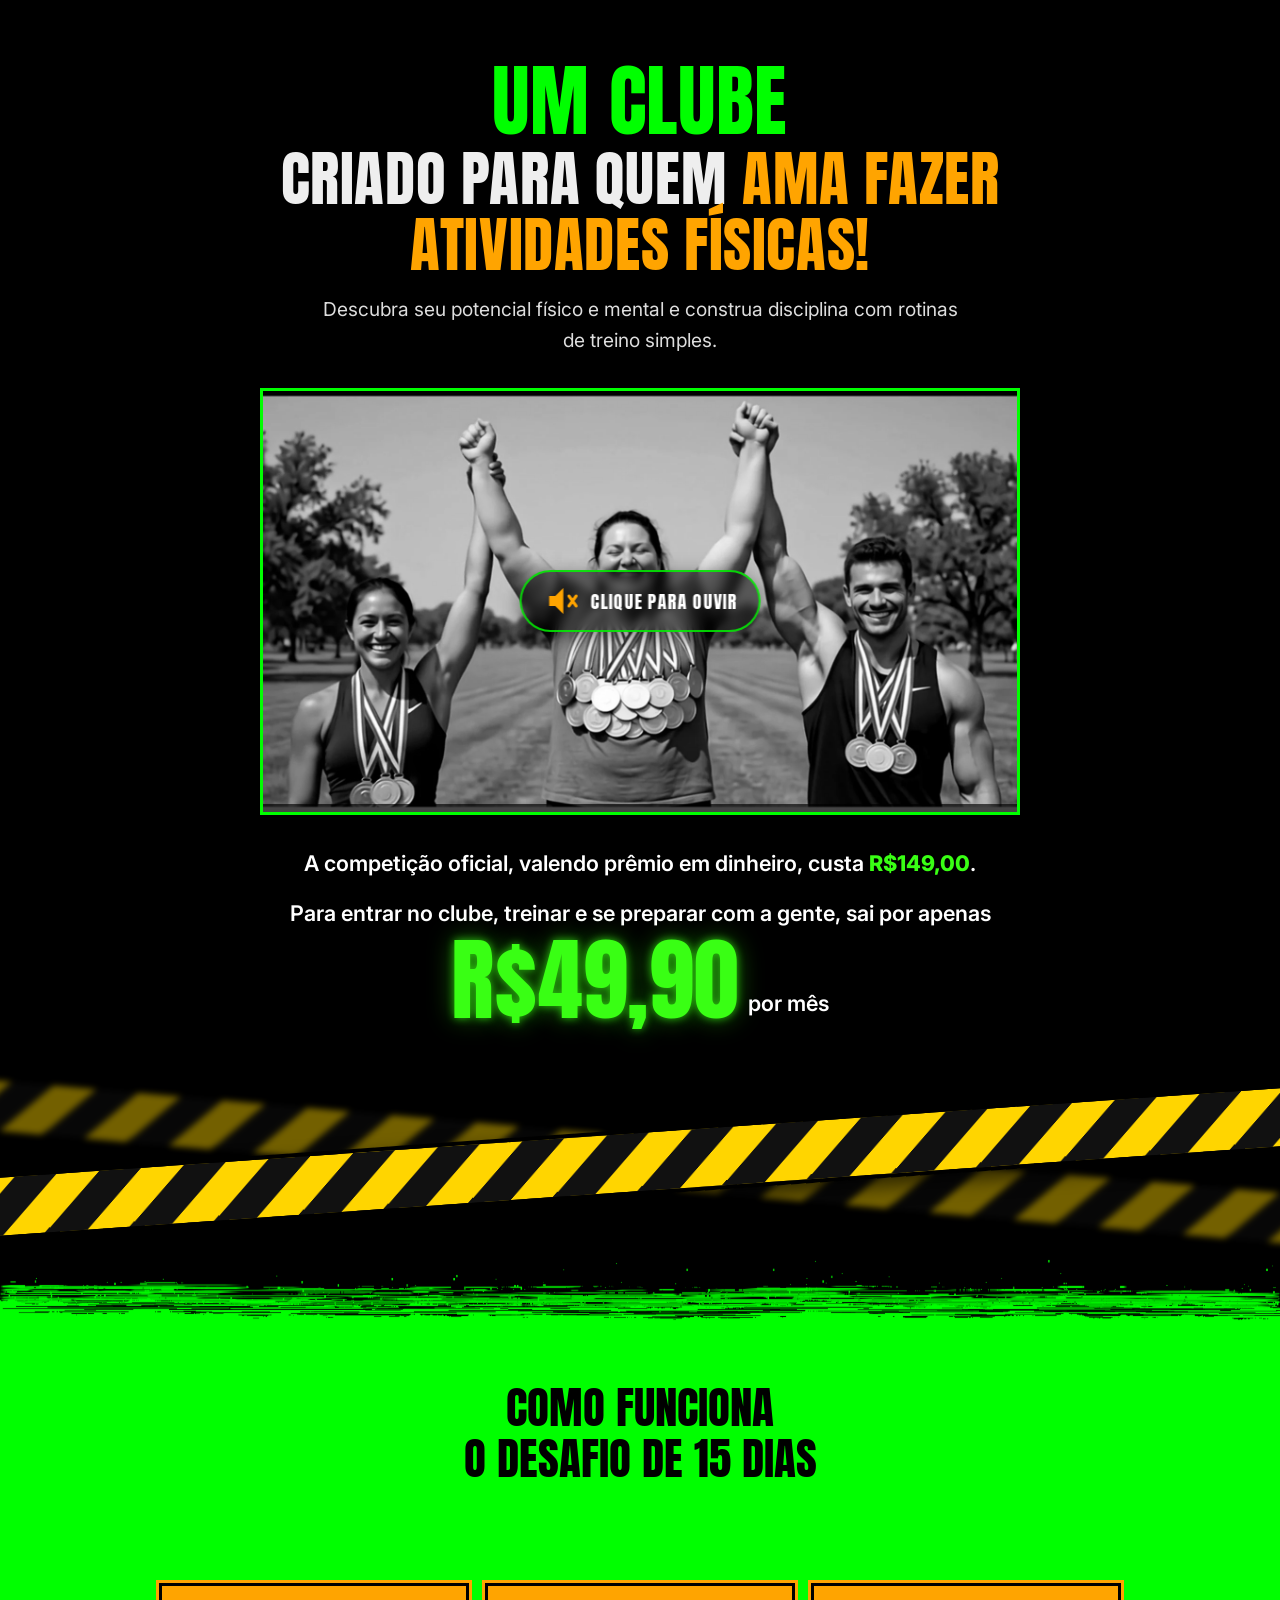
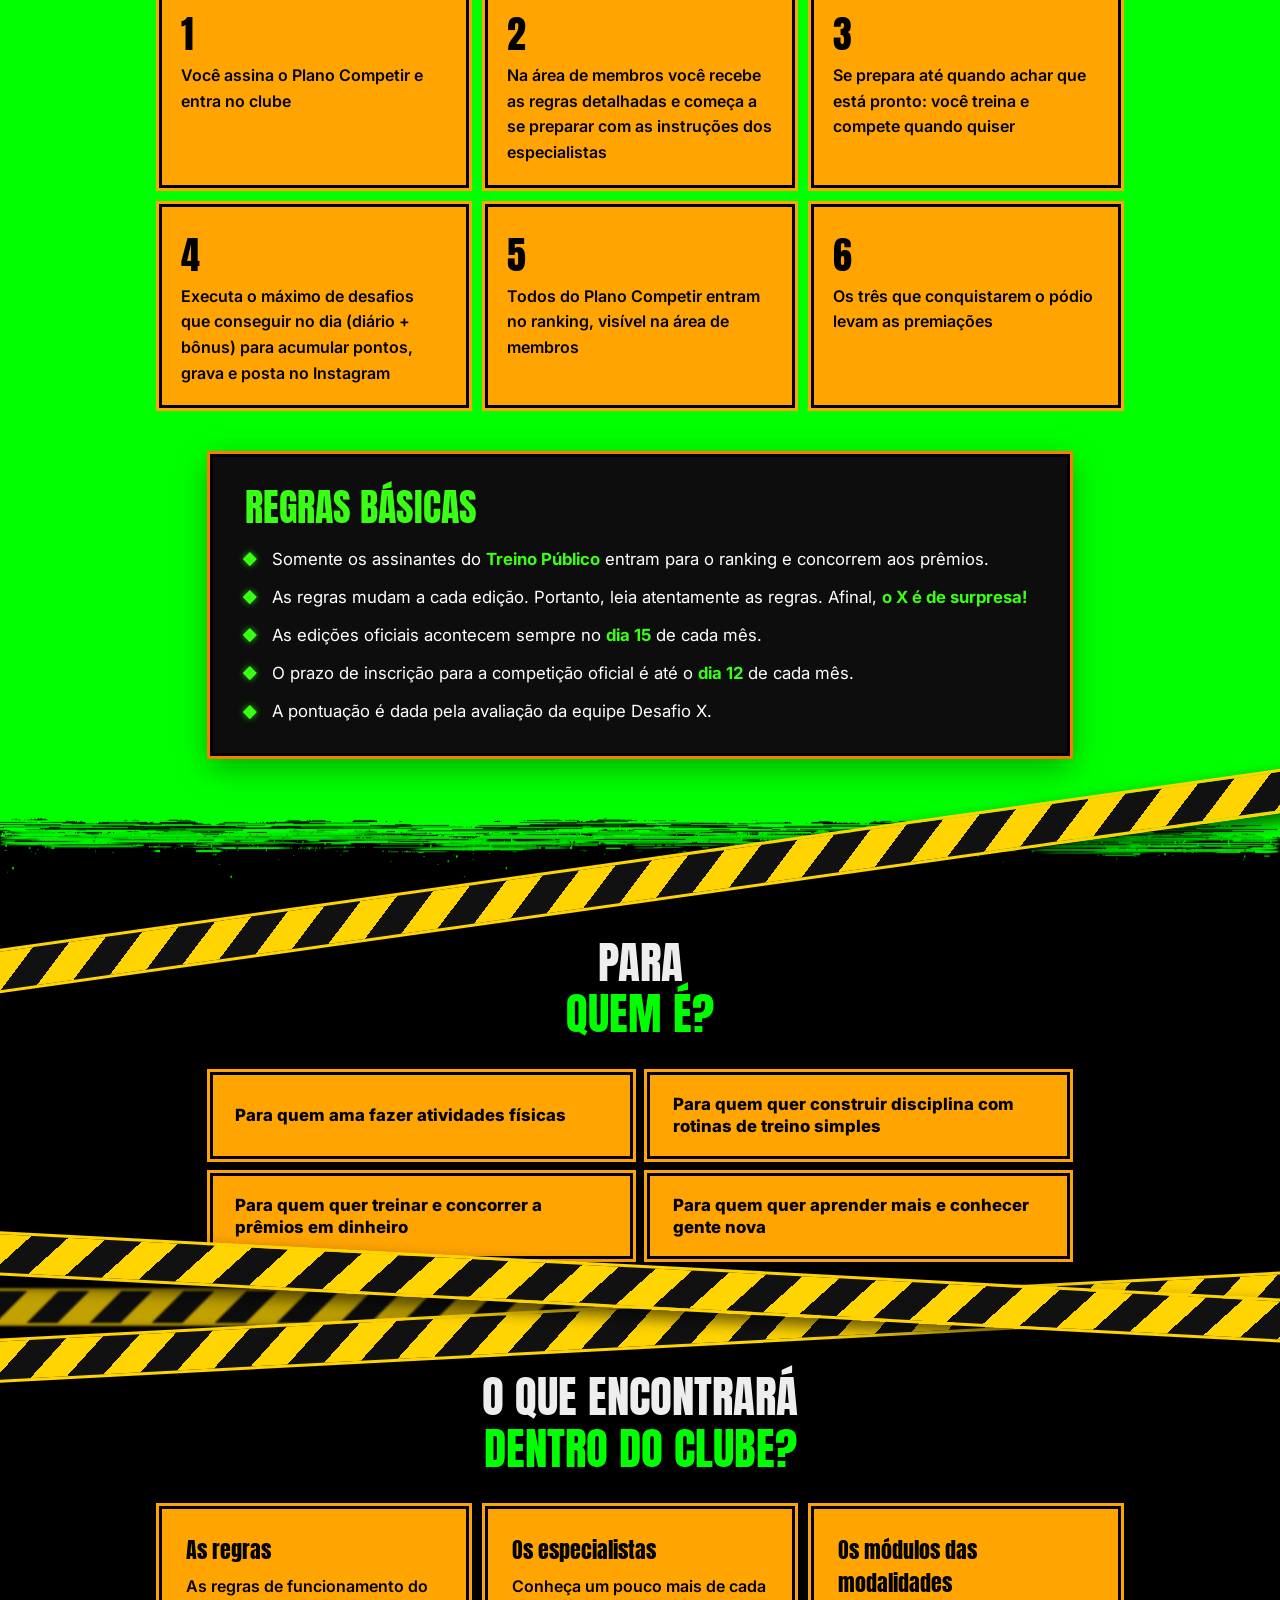
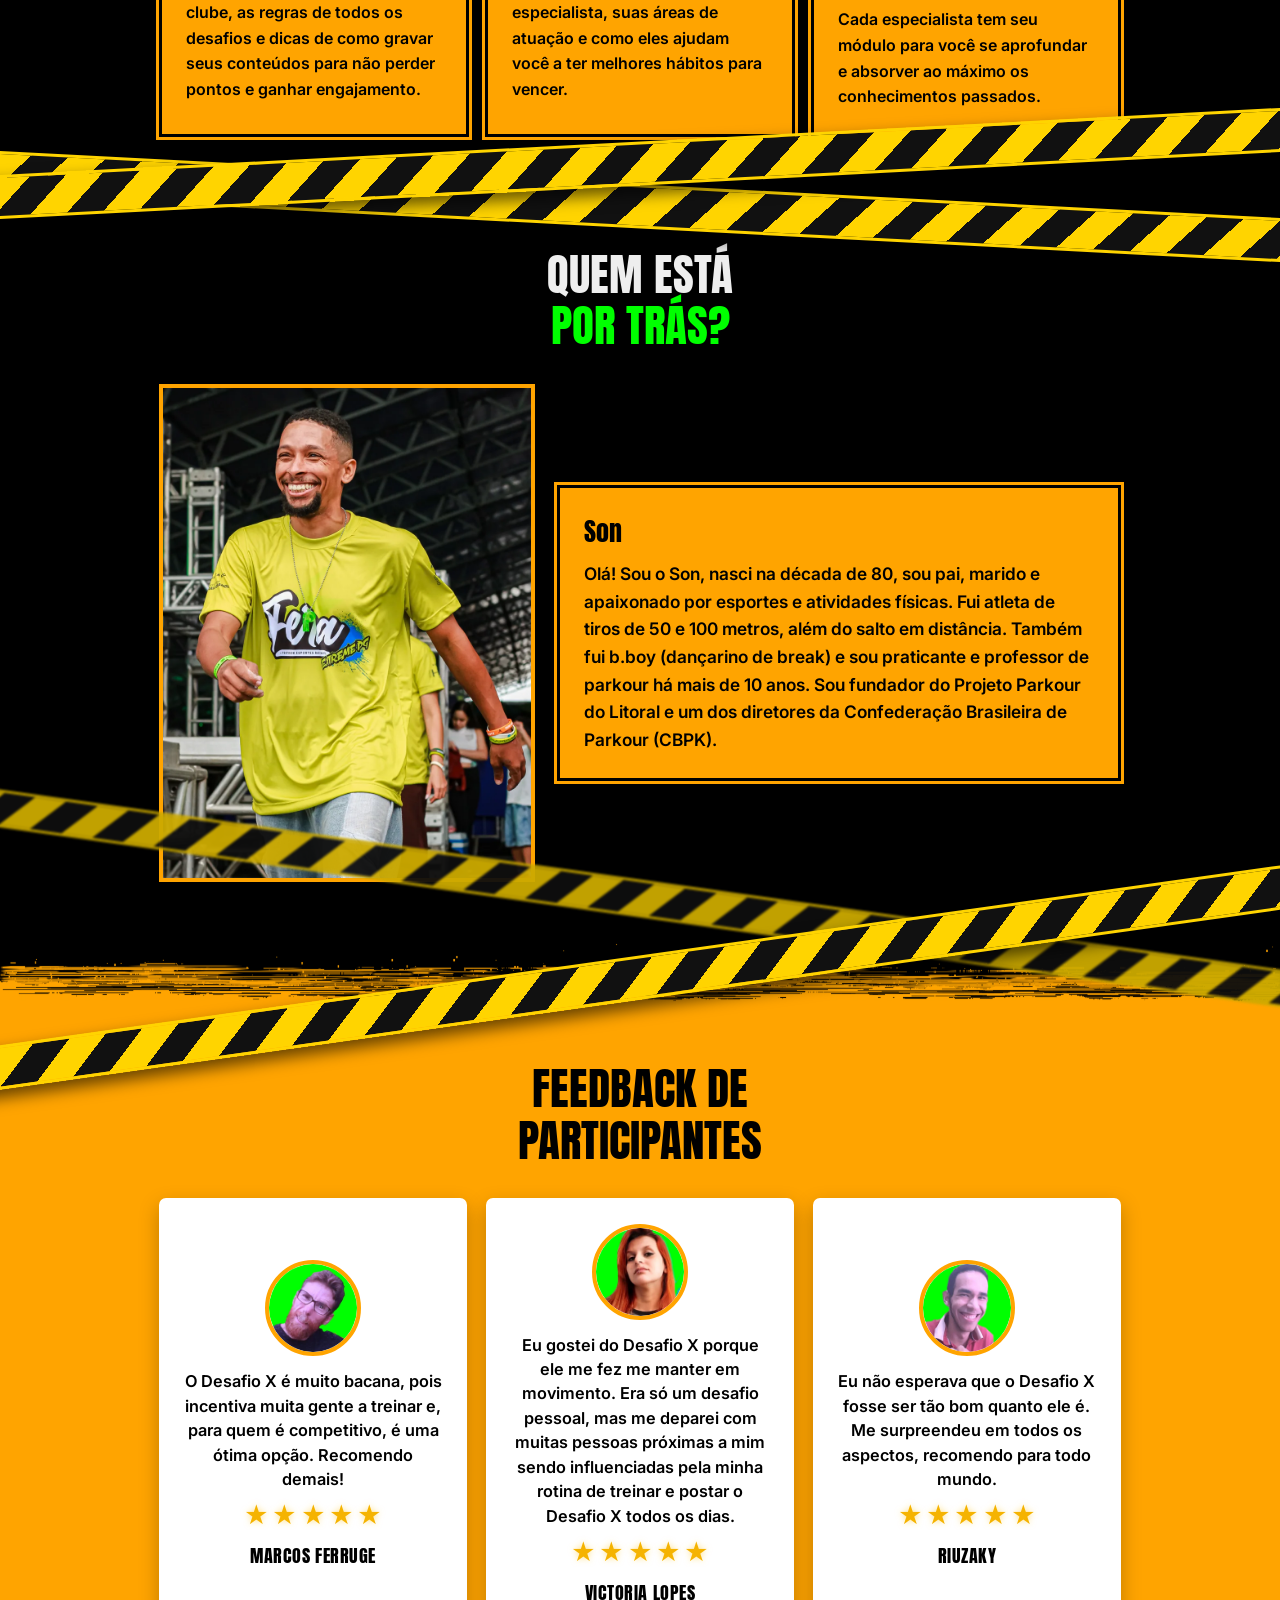
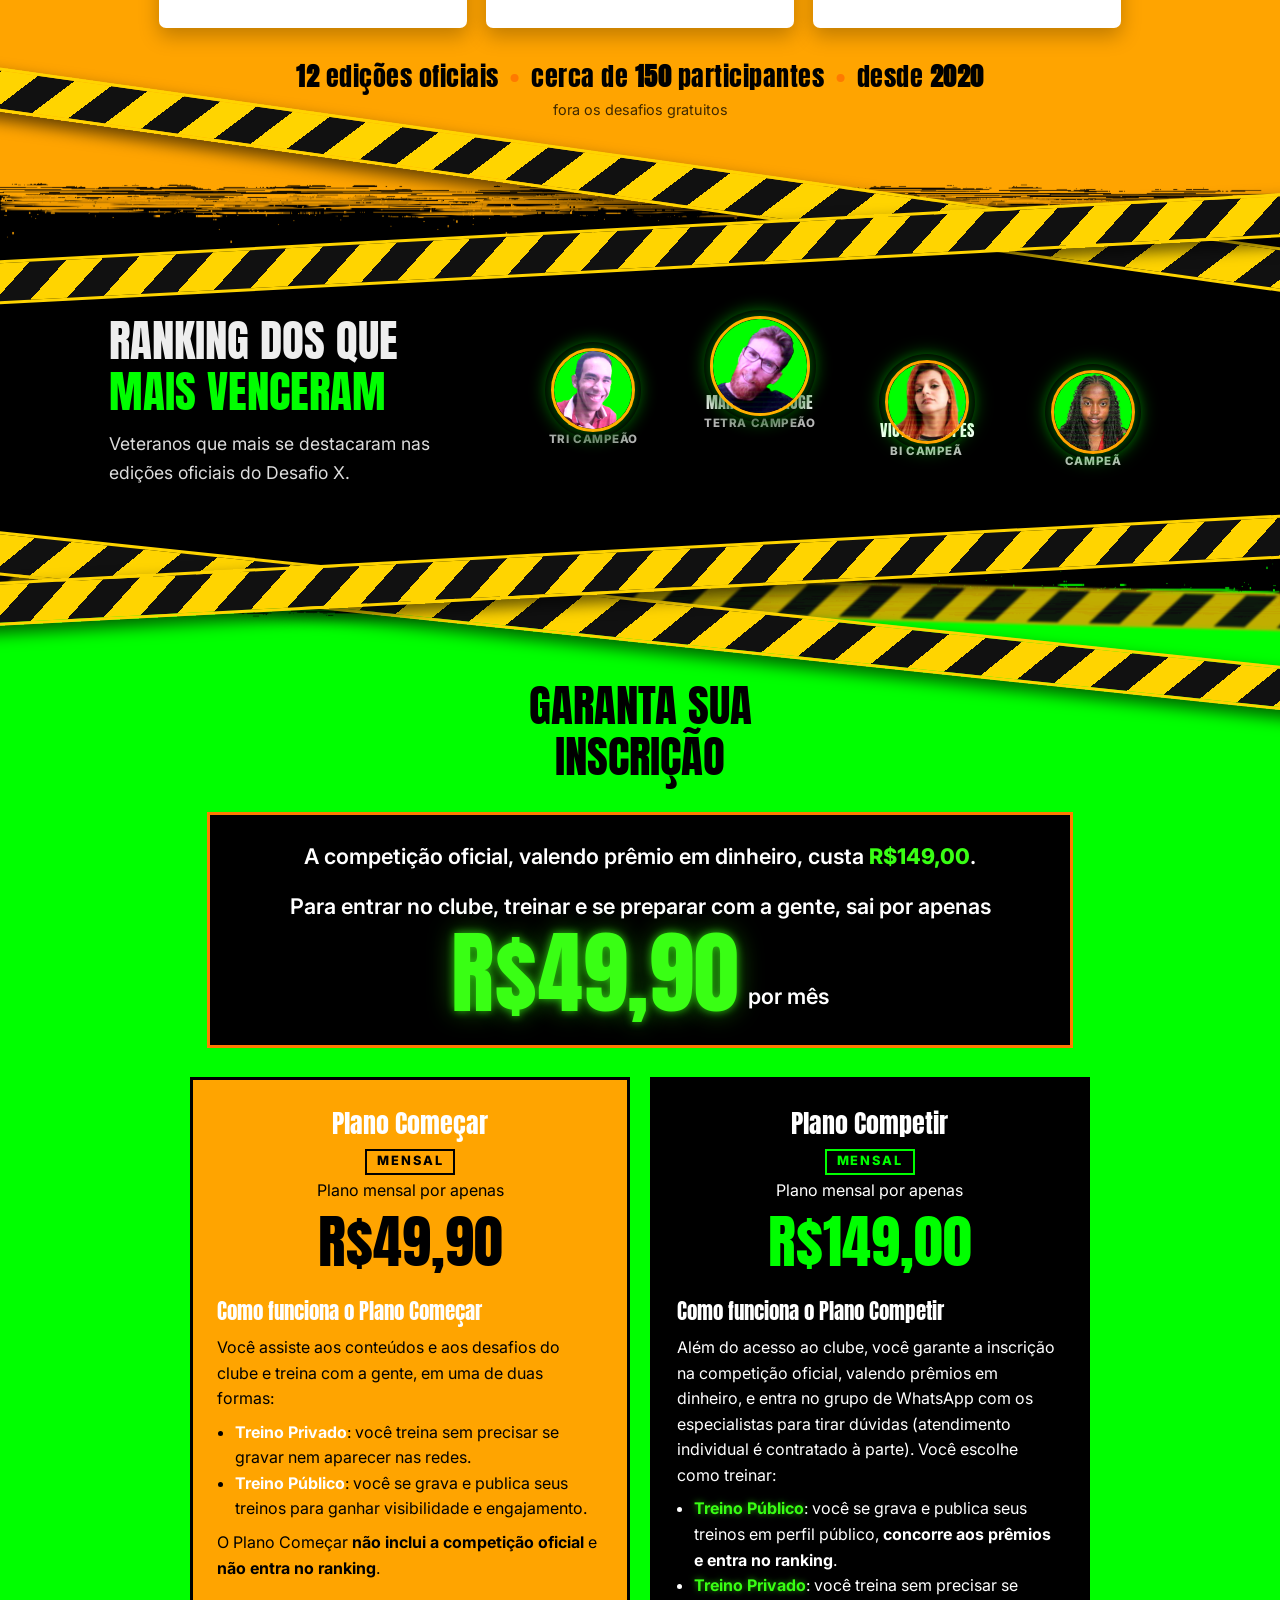
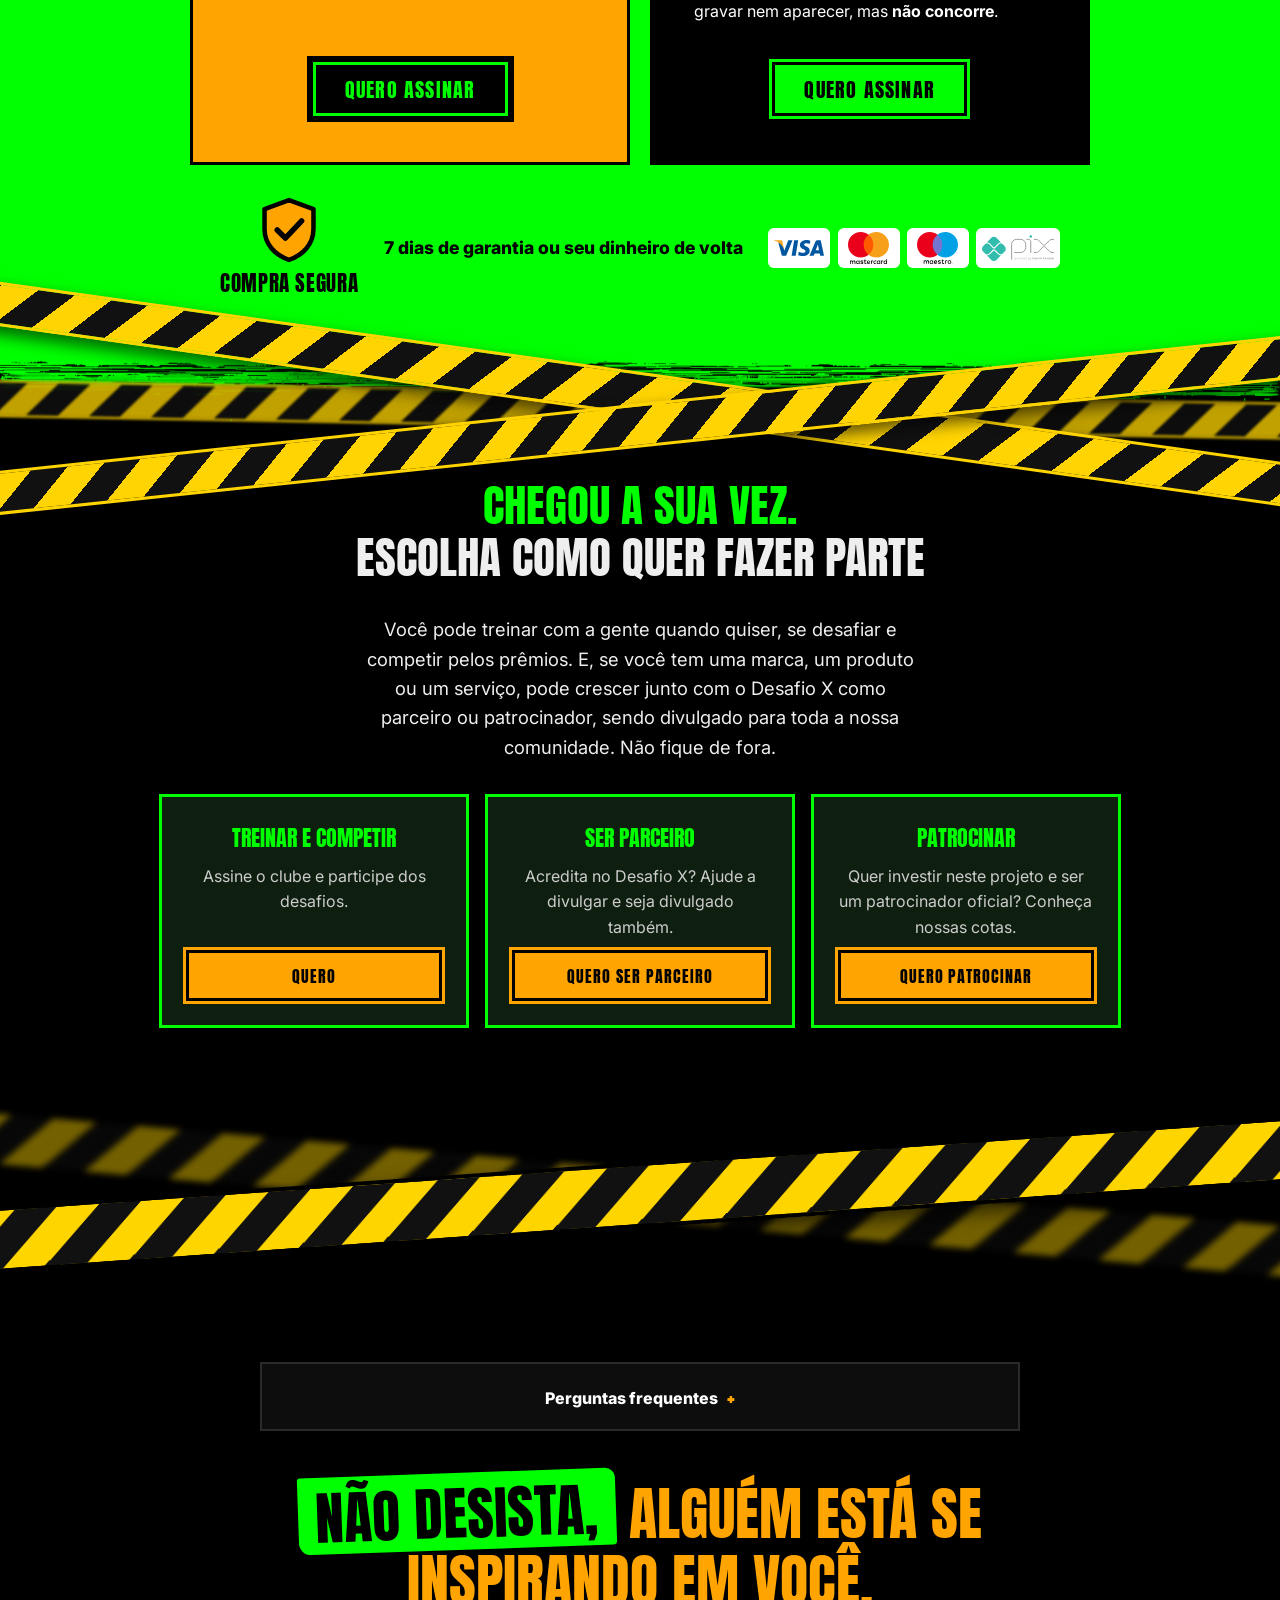
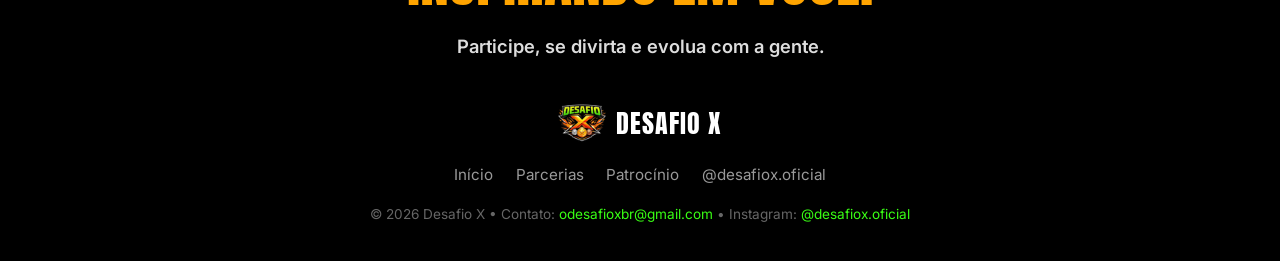
==== index.html @ f6207316 "Publica odesafiox.com.br e remove o noindex. Co-authored-by: odesafioxbr-hub <odesafioxbr-hub@users." ====
<!doctype html>
<html lang="pt-BR" class="js">
<head>
<meta charset="utf-8">
<meta name="viewport" content="width=device-width,initial-scale=1">
<title>Clube Desafio X — treine, poste e concorra a prêmios em dinheiro</title>
  <link rel="icon" type="image/png" href="assets/favicon.png">
  <link rel="icon" href="favicon.ico" sizes="any">
  <link rel="apple-touch-icon" href="assets/apple-touch-icon.png">
<meta name="description" content="Um clube criado para quem ama fazer atividades físicas. Plano Começar por R$49,90/mês ou Plano Competir por R$149,00/mês. 7 dias de garantia.">
<meta property="og:title" content="Clube Desafio X"><meta property="og:image" content="https://odesafioxbr-hub.github.io/assets/og-desafiox.png"><meta property="og:image:width" content="1200"><meta property="og:image:height" content="630"><meta name="twitter:card" content="summary_large_image"><meta name="twitter:image" content="https://odesafioxbr-hub.github.io/assets/og-desafiox.png"><meta property="og:description" content="Um clube criado para quem ama fazer atividades físicas. Plano Começar por R$49,90/mês ou Plano Competir por R$149,00/mês. 7 dias de garantia.">
<meta name="theme-color" content="#000000">
<link rel="preconnect" href="https://fonts.googleapis.com"><link rel="preconnect" href="https://fonts.gstatic.com" crossorigin>
<link href="https://fonts.googleapis.com/css2?family=Anton&family=Inter:wght@400;600;800&display=swap" rel="stylesheet">
<link rel="stylesheet" href="css/style.css?v=103">
<style>.plan:not(.hot) .pl,.plan:not(.hot) .pdesc h3,.plan:not(.hot) .formas li>b:first-child{color:#fff!important}.plan.hot .formas li>b:first-child{color:#39ff14;text-shadow:0 0 6px rgba(57,255,20,.6)}</style>
</head>
<body>

<main id="topo">
<section class="hero">
  <h1><span class="spray">Um Clube</span> criado para quem <em>ama fazer atividades físicas!</em></h1>
  <p class="lead">Descubra seu potencial físico e mental e construa disciplina com rotinas de treino simples.</p>
  <div class="video vplayer"><video muted autoplay loop playsinline preload="auto" disablepictureinpicture controlslist="nodownload noplaybackrate nofullscreen" poster="assets/video/poster.webp"><source src="assets/video/desafiox_vendas.mp4?v=13" type="video/mp4">Seu navegador não suporta vídeo.</video><button class="vplay" type="button" aria-label="Ativar o som e assistir do início"><span class="vsound"><svg viewBox="0 0 24 24" aria-hidden="true"><path d="M3 9v6h4l5 5V4L7 9H3z"/><path d="M16.5 8.5l5 7M21.5 8.5l-5 7" stroke-width="2.2" stroke-linecap="round" fill="none"/></svg><b>Clique para ouvir</b></span></button><div class="vbar" aria-hidden="true"><i></i></div></div>
  <p class="hero-price"><span class="pl1">A competição oficial, valendo prêmio em dinheiro, custa <b>R$149,00</b>.</span><span class="pl2">Para entrar no clube, treinar e se preparar com a gente, sai por apenas</span><span class="pl3"><b class="big49">R$49,90</b> por mês</span></p>
</section>

<div class="ribbons" aria-hidden="true">
  <div class="rib back"><div class="rib-track"></div></div>
  <div class="rib front"><div class="rib-track"></div></div>
</div>

<div class="blk blk-green">
<img class="brush" src="assets/pincel-verde-topo.webp" alt="" aria-hidden="true" width="2400" height="90">
<div class="blk-in"><section id="como-funciona" class="sec">
  <h2 class="graf">Como funciona <b>o desafio de 15 dias</b></h2>
  <div class="steps-wrap"><ol class="steps rev">
    <li>Você assina o Plano Competir e entra no clube</li>
    <li>Na área de membros você recebe as regras detalhadas e começa a se preparar com as instruções dos especialistas</li>
    <li>Se prepara até quando achar que está pronto: você treina e compete quando quiser</li>
    <li>Executa o máximo de desafios que conseguir no dia (diário + bônus) para acumular pontos, grava e posta no Instagram</li>
    <li>Todos do Plano Competir entram no ranking, visível na área de membros</li>
    <li>Os três que conquistarem o pódio levam as premiações</li>
  </ol></div>
  <div class="regras">
    <h3>Regras básicas</h3>
    <ul>
      <li>Somente os assinantes do <b>Treino Público</b> entram para o ranking e concorrem aos prêmios.</li>
      <li>As regras mudam a cada edição. Portanto, leia atentamente as regras. Afinal, <b>o X é de surpresa!</b></li>
      <li>As edições oficiais acontecem sempre no <b>dia 15</b> de cada mês.</li>
      <li>O prazo de inscrição para a competição oficial é até o <b>dia 12</b> de cada mês.</li>
      <li>A pontuação é dada pela avaliação da equipe Desafio X.</li>
    </ul>
  </div>
</section></div>
<img class="brush bot" src="assets/pincel-verde-base.webp" alt="" aria-hidden="true" width="2400" height="90">
</div>

<div class="seam s1" aria-hidden="true"><span class="tp f a"></span></div>

<section class="sec">
  <h2 class="graf">Para <b>quem é?</b></h2>
  <ul class="checks">
    <li>Para quem ama fazer atividades físicas</li>
    <li>Para quem quer construir disciplina com rotinas de treino simples</li>
    <li>Para quem quer treinar e concorrer a prêmios em dinheiro</li>
    <li>Para quem quer aprender mais e conhecer gente nova</li>
  </ul>
</section>

<div class="seam s2" aria-hidden="true"><span class="tp k c"></span><span class="tp f a"></span><span class="tp f b"></span></div>

<section id="clube" class="sec">
  <h2 class="graf">O que encontrará <b>dentro do Clube?</b></h2>
  <div class="features">
    <div class="card"><h3>As regras</h3><p>As regras de funcionamento do clube, as regras de todos os desafios e dicas de como gravar seus conteúdos para não perder pontos e ganhar engajamento.</p></div>
    <div class="card"><h3>Os especialistas</h3><p>Conheça um pouco mais de cada especialista, suas áreas de atuação e como eles ajudam você a ter melhores hábitos para vencer.</p></div>
    <div class="card"><h3>Os módulos das modalidades</h3><p>Cada especialista tem seu módulo para você se aprofundar e absorver ao máximo os conhecimentos passados.</p></div>
  </div>
</section>

<div class="seam s3" aria-hidden="true"><span class="tp f a"></span><span class="tp f b"></span></div>

<section id="quem" class="sec">
  <h2 class="graf">Quem está <b>por trás?</b></h2>
  <div class="quem">
    <img src="assets/son.webp" alt="Son, fundador do Desafio X" width="900" height="1200" loading="lazy">
    <div class="card"><h3>Son</h3><p>Olá! Sou o Son, nasci na década de 80, sou pai, marido e apaixonado por esportes e atividades físicas. Fui atleta de tiros de 50 e 100 metros, além do salto em distância. Também fui b.boy (dançarino de break) e sou praticante e professor de parkour há mais de 10 anos. Sou fundador do Projeto Parkour do Litoral e um dos diretores da Confederação Brasileira de Parkour (CBPK).</p></div>
  </div>
</section>

<div class="seam s4" aria-hidden="true"><span class="tp k a"></span><span class="tp f a"></span></div>

<div class="blk blk-orange">
<img class="brush" src="assets/pincel-laranja-topo.webp" alt="" aria-hidden="true" width="2400" height="90">
<div class="blk-in"><section id="feedback" class="sec">
  <h2 class="graf">Feedback de <b>participantes</b></h2>
  <div class="deps">
    <figure class="dep" tabindex="0"><img src="assets/rk-marcos.webp" alt="Marcos Ferruge" width="400" height="400" loading="lazy"><blockquote>O Desafio X é muito bacana, pois incentiva muita gente a treinar e, para quem é competitivo, é uma ótima opção. Recomendo demais!</blockquote><span class="estrelas" aria-label="5 estrelas"><i>★</i><i>★</i><i>★</i><i>★</i><i>★</i></span><figcaption>Marcos Ferruge</figcaption></figure>
    <figure class="dep" tabindex="0"><img src="assets/rk-victoria.webp" alt="Victoria Lopes" width="400" height="400" loading="lazy"><blockquote>Eu gostei do Desafio X porque ele me fez me manter em movimento. Era só um desafio pessoal, mas me deparei com muitas pessoas próximas a mim sendo influenciadas pela minha rotina de treinar e postar o Desafio X todos os dias.</blockquote><span class="estrelas" aria-label="5 estrelas"><i>★</i><i>★</i><i>★</i><i>★</i><i>★</i></span><figcaption>Victoria Lopes</figcaption></figure>
    <figure class="dep" tabindex="0"><img src="assets/rk-riuzaky.webp" alt="Riuzaky" width="400" height="400" loading="lazy"><blockquote>Eu não esperava que o Desafio X fosse ser tão bom quanto ele é. Me surpreendeu em todos os aspectos, recomendo para todo mundo.</blockquote><span class="estrelas" aria-label="5 estrelas"><i>★</i><i>★</i><i>★</i><i>★</i><i>★</i></span><figcaption>Riuzaky</figcaption></figure>
  </div>
  <div class="prova"><p class="prova-num"><b>12</b> edições oficiais <span>•</span> cerca de <b>150</b> participantes <span>•</span> desde <b>2020</b></p><p class="prova-nota">fora os desafios gratuitos</p></div>
</section></div>
<img class="brush bot" src="assets/pincel-laranja-base.webp" alt="" aria-hidden="true" width="2400" height="90">
</div>

<div class="seam s7" aria-hidden="true"><span class="tp f a"></span><span class="tp f b"></span></div>


<section id="ranking" class="sec rk">
  <div class="rk-txt">
    <h2 class="graf">Ranking dos que <b>mais venceram</b></h2>
    <p>Veteranos que mais se destacaram nas edições oficiais do Desafio X.</p>
  </div>
  <ol class="podio rev">
    <li class="pd p2" style="--d:0"><span class="holo"><img src="assets/rk-riuzaky.webp" alt="Riuzaky" width="400" height="400" loading="lazy"></span><b class="nm">Riuzaky</b><span class="tt">Tri Campeão</span><div class="degrau"><span>2º</span></div></li>
    <li class="pd p1" style="--d:1"><span class="holo"><img src="assets/rk-marcos.webp" alt="Marcos Ferruge" width="400" height="400" loading="lazy"></span><b class="nm">Marcos Ferruge</b><span class="tt">Tetra Campeão</span><div class="degrau"><span>1º</span></div></li>
    <li class="pd p3" style="--d:2"><span class="holo"><img src="assets/rk-victoria.webp" alt="Victoria Lopes" width="400" height="400" loading="lazy"></span><b class="nm">Victoria Lopes</b><span class="tt">Bi Campeã</span><div class="degrau"><span>3º</span></div></li>
    <li class="pd p4" style="--d:3"><span class="holo"><img src="assets/rk-gaby.webp" alt="Gaby" width="400" height="400" loading="lazy"></span><b class="nm">Gaby</b><span class="tt">Campeã</span><div class="degrau"><span>4º</span></div></li>
  </ol>
</section>

<div class="seam s5" aria-hidden="true"><span class="tp f a"></span><span class="tp f b"></span><span class="tp k c"></span></div>

<div class="blk blk-green">
<img class="brush" src="assets/pincel-verde-topo.webp" alt="" aria-hidden="true" width="2400" height="90">
<div class="blk-in"><section id="inscricao" class="sec">
  <h2 class="graf">Garanta sua <b>inscrição</b></h2>
  <p class="hero-price plans-lead"><span class="pl1">A competição oficial, valendo prêmio em dinheiro, custa <b>R$149,00</b>.</span><span class="pl2">Para entrar no clube, treinar e se preparar com a gente, sai por apenas</span><span class="pl3"><b class="big49">R$49,90</b> por mês</span></p>
  <div class="plans">
    <div class="card plan"><span class="pl">Plano Começar</span><span class="per">mensal</span><p>Plano mensal por apenas</p><p class="big-price">R$49,90</p>
      <div class="pdesc"><h3>Como funciona o Plano Começar</h3><p>Você assiste aos conteúdos e aos desafios do clube e treina com a gente, em uma de duas formas:</p><ul class="formas"><li><b>Treino Privado</b>: você treina sem precisar se gravar nem aparecer nas redes.</li><li><b>Treino Público</b>: você se grava e publica seus treinos para ganhar visibilidade e engajamento.</li></ul><p>O Plano Começar <b>não inclui a competição oficial</b> e <b>não entra no ranking</b>.</p></div>
      <a class="btn" href="https://pay.kiwify.com.br/g9sPenn" target="_blank" rel="noopener">Quero assinar</a></div>
    <div class="card plan hot"><span class="pl">Plano Competir</span><span class="per">mensal</span><p>Plano mensal por apenas</p><p class="big-price">R$149,00</p>
      <div class="pdesc"><h3>Como funciona o Plano Competir</h3><p>Além do acesso ao clube, você garante a inscrição na competição oficial, valendo prêmios em dinheiro, e entra no grupo de WhatsApp com os especialistas para tirar dúvidas (atendimento individual é contratado à parte). Você escolhe como treinar:</p><ul class="formas"><li><b>Treino Público</b>: você se grava e publica seus treinos em perfil público, <b>concorre aos prêmios e entra no ranking</b>.</li><li><b>Treino Privado</b>: você treina sem precisar se gravar nem aparecer, mas <b>não concorre</b>.</li></ul></div>
      <a class="btn" href="https://pay.kiwify.com.br/NEKeM38" target="_blank" rel="noopener">Quero assinar</a></div>
  </div>
  <div class="seguro">
    <div class="seg-sel"><svg class="escudo" viewBox="0 0 64 72" aria-hidden="true"><path d="M32 3 L59 13 V35 C59 52 47 64 32 69 C17 64 5 52 5 35 V13 Z" fill="#ffa400" stroke="#000" stroke-width="5" stroke-linejoin="round"/><path d="M19 36 L28 45 L46 26" fill="none" stroke="#000" stroke-width="6" stroke-linecap="round" stroke-linejoin="round"/></svg><b>Compra segura</b></div>
    <p class="seg-txt">7 dias de garantia ou seu dinheiro de volta</p>
    <div class="bandeiras" aria-label="Formas de pagamento: Visa, Mastercard, Maestro e Pix">
      <span class="bd"><img data-txt="0,0,1,1" src="assets/pag/visa.svg" alt="Visa" width="60" height="20"></span>
      <span class="bd"><img data-txt="0,0,1,1" src="assets/pag/mastercard.svg" alt="Mastercard" width="60" height="36"></span>
      <span class="bd"><img data-txt="0,0,1,1" src="assets/pag/maestro.svg" alt="Maestro" width="60" height="36"></span>
      <span class="bd"><img data-txt="0,0,1,1" src="assets/pag/pix.svg" alt="Pix" width="80" height="30"></span>
    </div>
  </div>
</section></div>
<img class="brush bot" src="assets/pincel-verde-base.webp" alt="" aria-hidden="true" width="2400" height="90">
</div>

<div class="seam s6" aria-hidden="true"><span class="tp k a"></span><span class="tp f b"></span><span class="tp f a"></span></div>

<section class="sec final">
  <h2 class="graf"><b>Chegou a sua vez.</b> Escolha como quer fazer parte</h2>
  <p>Você pode treinar com a gente quando quiser, se desafiar e competir pelos prêmios. E, se você tem uma marca, um produto ou um serviço, pode crescer junto com o Desafio X como parceiro ou patrocinador, sendo divulgado para toda a nossa comunidade. Não fique de fora.</p>
  <div class="escolha">
    <div class="card esc"><h3>Treinar e competir</h3><p>Assine o clube e participe dos desafios.</p><a class="btn quero-abrir" href="https://pay.kiwify.com.br/g9sPenn" aria-haspopup="dialog">Quero</a></div>
    <div class="card esc"><h3>Ser parceiro</h3><p>Acredita no Desafio X? Ajude a divulgar e seja divulgado também.</p><a class="btn" href="parcerias.html">Quero ser parceiro</a></div>
    <div class="card esc"><h3>Patrocinar</h3><p>Quer investir neste projeto e ser um patrocinador oficial? Conheça nossas cotas.</p><a class="btn" href="patrocinio.html">Quero patrocinar</a></div>
  </div>
</section>
</main>
<div class="ribbons rod-rib" aria-hidden="true">
  <div class="rib back"><div class="rib-track"></div></div>
  <div class="rib front"><div class="rib-track"></div></div>
</div>
<footer class="rod">
  <button type="button" class="faq-btn" aria-haspopup="dialog" aria-controls="faq-modal" aria-expanded="false">Perguntas frequentes</button>
  <p class="rod-frase"><span class="rod-pincel">Não desista,</span> <em>alguém está se inspirando em você.</em></p>
  <p class="rod-sub">Participe, se divirta e evolua com a gente.</p>
  <div class="rod-marca"><img src="assets/favicon.png" alt="" width="48" height="48"><b>Desafio X</b></div>
  <nav class="rod-links" aria-label="Links do rodapé">
    <a href="index.html">Início</a>
    <a href="parcerias.html">Parcerias</a>
    <a href="patrocinio.html">Patrocínio</a>
    <a href="https://instagram.com/desafiox.oficial" target="_blank" rel="noopener">@desafiox.oficial</a>
  </nav>
  <p class="rod-copy">© 2026 Desafio X • Contato: <a href="mailto:odesafioxbr@gmail.com">odesafioxbr@gmail.com</a> • Instagram: <a href="https://www.instagram.com/desafiox.oficial/" target="_blank" rel="noopener">@desafiox.oficial</a></p>
</footer>
<div id="faq-modal" class="faq-modal" role="dialog" aria-modal="true" aria-label="Perguntas frequentes" hidden>
  <button type="button" class="faq-x" aria-label="Fechar perguntas frequentes">×</button>
  <div class="faq-lista">
    <details name="faq" style="--i:0"><summary>Como funciona o clube?</summary><p>Você escolhe o seu plano, começa a treinar e se desafia, participando ou não das competições oficiais. No caminho, faz amizades e ainda engaja o seu perfil com as visualizações de quem acompanha os seus treinos.</p></details>
    <details name="faq" style="--i:1"><summary>Quanto custa?</summary><p>Plano Começar: R$49,90 por mês. Plano Competir: R$149,00 por mês.</p></details>
    <details name="faq" style="--i:2"><summary>Tem garantia?</summary><p>Sim, 7 dias de garantia ou seu dinheiro de volta, nos dois planos (Começar e Competir).</p></details>
    <details name="faq" style="--i:3"><summary>Quais formas de pagamento?</summary><p>Cartões Visa, Mastercard, Maestro e Pix.</p></details>
    <details name="faq" style="--i:4"><summary>Quais são os prêmios?</summary><p>Os prêmios variam de edição para edição. Podem ser dinheiro, produto físico ou digital, serviços ou até mesmo uma postagem na nossa página. Na edição de 15 dias, o 1º colocado ganha 10% do valor arrecadado com as inscrições, o 2º ganha 3% e o 3º ganha 2%. Essas porcentagens são calculadas sobre o valor arrecadado com as inscrições. O prêmio em dinheiro é pago via Pix logo após a divulgação do ranking final da edição, e entramos em contato com os vencedores.</p></details>
    <details name="faq" style="--i:5"><summary>Preciso de equipamentos? Sou iniciante, posso participar?</summary><p>Não precisa de equipamento. Os exercícios são funcionais e, se algum desafio usar equipamento, damos todas as instruções de onde encontrar de graça.</p></details>
    <details name="faq" style="--i:6"><summary>Por quanto tempo tenho acesso?</summary><p>A assinatura dura 30 dias.</p></details>
    <details name="faq" style="--i:6"><summary>A assinatura renova? Como cancelo?</summary><p>A assinatura é mensal e renova automaticamente pela Kiwify. Você pode cancelar a qualquer momento na área de compras da Kiwify.</p></details>
    <details name="faq" style="--i:7"><summary>Como faço para ser parceiro?</summary><p>O parceiro entrega algo da sua área: cupons ou vouchers, produtos, serviços, conteúdo especializado ou um espaço para desafios presenciais. Também divulga o Desafio X pelo menos uma vez por semana. Em troca, tem acesso ao grupo VIP no Instagram e uma divulgação semanal nos nossos canais. Para conversar, chame a gente no Direct do Instagram. Saiba mais na <a href="parcerias.html">página de parcerias</a>.</p></details>
    <details name="faq" style="--i:8"><summary>Como funciona o patrocínio?</summary><p>São quatro cotas: Ponto de Partida, Bronze, Prata e Ouro. Cada uma tem stories, collabs e desafios patrocinados, conforme a cota. Veja os detalhes na <a href="patrocinio.html">página de patrocínio</a>.</p></details>
    <details name="faq" style="--i:9"><summary>O que são os desafios patrocinados?</summary><p>São desafios gratuitos que levam o nome do patrocinador, com uma meta por dia. Podem ser digitais, abertos a qualquer pessoa de qualquer lugar, ou regionais, voltados para a região do patrocinador. Uma das regras é seguir os patrocinadores.</p></details>
  </div>
</div>
<script>
(function(){
  var m=document.getElementById('faq-modal'),L=m.querySelector('.faq-lista'),btn=document.querySelector('.faq-btn'),y0=0,aberto=false,ultimo=null;
  function abrir(){if(aberto)return;ultimo=document.activeElement;m.hidden=false;m.scrollTop=0;aberto=true;y0=scrollY;btn&&btn.setAttribute('aria-expanded','true');requestAnimationFrame(function(){m.classList.add('vis')});setTimeout(function(){var s=L.querySelector('summary');s&&s.focus({preventScroll:true})},30);}
  function fechar(){if(!aberto)return;m.classList.remove('vis');m.hidden=true;aberto=false;L.querySelectorAll('details[open]').forEach(function(d){d.open=false});btn&&btn.setAttribute('aria-expanded','false');if(ultimo&&ultimo.focus)ultimo.focus({preventScroll:true});}
  function rolavel(){return m.scrollHeight>m.clientHeight+2;}
  btn&&btn.addEventListener('click',abrir);
  m.querySelector('.faq-x').addEventListener('click',fechar);
  m.addEventListener('click',function(e){if(!e.target.closest('details'))fechar();});
  m.addEventListener('wheel',function(e){if(!e.target.closest('.faq-lista')&&!rolavel())fechar();},{passive:true});
  m.addEventListener('touchmove',function(e){if(!e.target.closest('.faq-lista')&&!rolavel())fechar();},{passive:true});
  addEventListener('scroll',function(){if(aberto&&Math.abs(scrollY-y0)>4)fechar();},{passive:true});
  addEventListener('keydown',function(e){if(e.key==='Escape')fechar();});
  document.querySelectorAll('a[href="#faq"]').forEach(function(a){a.addEventListener('click',function(e){e.preventDefault();abrir();});});
  L.querySelectorAll('details').forEach(function(d){d.addEventListener('toggle',function(){if(d.open)L.querySelectorAll('details[open]').forEach(function(o){if(o!==d)o.open=false;});});});
  if(location.hash==='#faq')abrir();
})();
</script>
<script src="js/neon.js?v=95" defer></script>
<script src="js/fitas.js?v=95" defer></script>
<script src="js/player.js" defer></script>
<script src="js/quero.js" defer></script>
<script>document.querySelectorAll('.dep').forEach(function(c){c.addEventListener('touchstart',function(){document.querySelectorAll('.dep.on').forEach(function(o){if(o!==c)o.classList.remove('on')});c.classList.add('on')},{passive:true})});</script>
</body></html>
---- css/style.css ----
:root{--g:#00ff00;--o:#ffa400;--y:#ffd500}
*{box-sizing:border-box;margin:0;padding:0}
html{scroll-behavior:smooth}
body{background:#000;color:#eee;font:16px/1.6 Inter,system-ui,sans-serif}
a{color:var(--o)}
.hero,.sec{max-width:1000px;margin:0 auto;padding:3.5rem 1.2rem;text-align:center}
.kicker{font:1.1rem Anton,Impact,sans-serif;color:var(--o);letter-spacing:.2em;text-transform:uppercase}
h1{text-transform:uppercase;letter-spacing:.01em;font:clamp(2rem,6vw,3.8rem)/1.1 Anton,Impact,sans-serif;margin:.6rem 0 1rem}
h1 .spray{font-family:Anton,Impact,sans-serif;color:var(--g);display:block;font-size:1.3em}
h1 em{color:var(--o);font-style:normal}
.lead{font-size:1.2rem;max-width:640px;margin:0 auto 2rem;color:#ddd}
.video{position:relative;aspect-ratio:16/9;max-width:760px;margin:0 auto 2rem;border:3px solid var(--g)}
.video iframe{position:absolute;inset:0;width:100%;height:100%;border:0}
.graf{text-transform:uppercase;font:clamp(1.8rem,5vw,2.8rem)/1.15 Anton,Impact,sans-serif;margin-bottom:2rem}
.graf b{font-family:Anton,Impact,sans-serif;font-weight:400;color:var(--g);display:block}
.graf.sm{font-size:clamp(1.5rem,4vw,2.1rem);margin:3rem 0 1.5rem}.graf.sm b{color:var(--o);display:inline}
.btn{display:inline-block;background:var(--o);color:#000;font:1.25rem Anton,Impact,sans-serif;text-decoration:none;padding:.9rem 2.2rem;border:3px solid #000;outline:3px solid var(--o);text-transform:uppercase;margin:1rem 0;transition:transform .15s}
.btn:hover{transform:rotate(-1.5deg) scale(1.04);background:var(--g);outline-color:var(--g)}
.small{font-size:.9rem;color:#aaa}.center{text-align:center;margin:1rem 0}
.ph{background:var(--y);color:#000;font-weight:800;padding:0 .35em}
p.ph{display:inline-block}
.card{background:#0d0d0d;border:2px solid #2a2a2a;padding:1.5rem;text-align:left}
.steps{list-style:none;counter-reset:s;display:grid;grid-template-columns:repeat(3,1fr);gap:1rem;text-align:left}
.steps li{counter-increment:s;border:2px solid #2a2a2a;padding:1.2rem;font-weight:600;background:#0d0d0d}
.steps li::before{content:counter(s);display:block;font:2.4rem Anton,Impact,sans-serif;color:var(--o)}
.checks{list-style:none;max-width:620px;margin:0 auto;text-align:left}
.checks li{padding:.6rem 0 .6rem 2.2rem;position:relative;border-bottom:1px dashed #333;font-size:1.08rem}
.checks li::before{content:'X';position:absolute;left:0;font:1.4rem Anton,Impact,sans-serif;color:var(--g)}
.features{display:grid;grid-template-columns:repeat(3,1fr);gap:1rem}.features.two{grid-template-columns:repeat(2,1fr)}
.features h3{font:1.4rem Anton,Impact,sans-serif;color:var(--g);margin-bottom:.5rem}
.bonus{border-color:var(--o)}.bonus h3{color:var(--o)}
.plans{display:grid;grid-template-columns:repeat(2,1fr);gap:1.2rem;max-width:720px;margin:2rem auto}
.plan{text-align:center;border-color:#444}.plan.hot{border:3px solid var(--g)}
.pl{font:1.6rem Anton,Impact,sans-serif;color:var(--o)}
.big-price{font:clamp(2.6rem,7vw,3.6rem)/1.1 Anton,Impact,sans-serif;color:var(--g);margin:.4rem 0}
.inc{margin:1.5rem auto}
details{max-width:760px;margin:0 auto .7rem;border:2px solid #2a2a2a;background:#0d0d0d;text-align:left}
summary{cursor:pointer;padding:1rem 1.2rem;font-weight:800;list-style:none;position:relative;padding-right:2.5rem}
summary::after{content:'+';position:absolute;right:1rem;color:var(--o);font:1.5rem Anton}
details[open] summary::after{content:'–'}details p{padding:0 1.2rem 1rem;color:#ccc}
.final p{max-width:560px;margin:0 auto;font-size:1.15rem}
footer{text-align:center;padding:2rem;color:#777;border-top:2px solid #222}
@media(max-width:800px){.steps,.features,.features.two,.plans{grid-template-columns:1fr}.hero,.sec{padding:2.5rem 1rem}}

h1,h2,h3,.btn,.big-price,.pl{font-weight:400}
.btn{letter-spacing:.06em}
/* brush blocks */
.blk{color:#000;margin:0}
.blk .brush{display:block;width:100%;height:70px;margin-bottom:-1px}
.blk .brush.bot{margin:-1px 0 0}
.blk-orange .blk-in{background:var(--o)}
.blk-green .blk-in{background:var(--g)}
.blk .graf,.blk .graf b,.blk p,.blk .card,.blk .pl,.blk .big-price,.blk li,.blk li::before{color:#000}
.blk .card{background:transparent;border:3px solid #000}
.blk .bio img{border-color:#000}
.blk .plan.hot{background:#000}.blk .plan.hot *{color:#fff}.blk .plan.hot .big-price{color:var(--g)}
.blk .checks li{border-bottom-color:rgba(0,0,0,.35);font-weight:600}
.blk .btn{background:#000;color:var(--g);outline-color:#000}
.blk .plan.hot .btn{background:var(--g);color:#000;outline-color:var(--g)}
@media(max-width:800px){.blk .brush{height:40px}}
.hero-price{color:#ffa400;font-size:1.25rem;text-align:center;margin-top:1rem}
.hero-price s{color:#ffa400;font-weight:700}
.hero-price b{color:#00ff00;font-weight:800}

/* artes */
.arte-sec{max-width:1140px;padding-top:1.5rem;padding-bottom:1.5rem}
.arte{display:block;width:100%;max-width:1100px;height:auto;margin:0 auto}
.faixa{display:block;width:100vw;max-width:100vw;height:auto;margin:0}
html,body{overflow-x:clip}
/* botões dos planos */
.blk .plan .btn{transition:background-color .25s ease,color .25s ease,transform .15s}
.blk .plan:not(.hot) .btn{outline:3px solid var(--g);outline-offset:-9px;border-color:#000}
.blk .plan.hot .btn{outline:3px solid #000;outline-offset:-9px}
.blk .plan .btn:hover{background:#ffa400;color:#000}
.blk .plan:not(.hot) .btn:hover{outline-color:var(--g)}
.blk .plan.hot .btn:hover{outline-color:#000}
/* hero ribbons (restored from v5) */
.ribbons{position:relative;height:190px;overflow:hidden;margin-top:-1rem}
.rib{position:absolute;left:-10%;width:120%;height:58px;top:50%;margin-top:-29px;border-block:4px solid #000;overflow:hidden}
.rib.back{transform:rotate(5deg);opacity:.45;filter:blur(3px)}
.rib.front{transform:rotate(-4deg);height:66px;margin-top:-33px;box-shadow:0 8px 18px rgba(0,0,0,.6)}
.rib-track{height:100%;width:calc(100% + 120px);background:repeating-linear-gradient(-45deg,var(--y) 0 30px,#111 30px 60px);background-size:84.85px 100%;animation:run 1.6s linear infinite}
.rib.back .rib-track{animation-duration:2.6s;animation-direction:reverse}
@keyframes run{from{transform:translateX(-84.85px)}to{transform:translateX(0)}}
@media(max-width:800px){.ribbons{height:130px}.rib{height:42px;margin-top:-21px}.rib.front{height:48px;margin-top:-24px}}
@media(prefers-reduced-motion:reduce){.rib-track{animation:none!important}}

/* fitas overlay nas junções (estáticas) */
.seam{position:relative;height:0;z-index:6;pointer-events:none}
.seam .tp{position:absolute;left:-20vw;width:140vw;height:44px;top:-22px;
 background:repeating-linear-gradient(-45deg,#ffd400 0 26px,#111 26px 52px);
 border-block:3px solid #ffd400;--r:0deg;--y:0px;--s:1;transform:translateY(var(--y)) rotate(var(--r)) scale(var(--s))}
.seam .tp.f{box-shadow:0 8px 16px rgba(0,0,0,.6);z-index:2}
.seam .tp.k{--s:.85;filter:blur(1.5px) brightness(.8);opacity:.95;z-index:1}
.s1 .a{--r:-3deg}
.s2 .c{--r:-8deg}.s2 .f.a{--r:7deg}.s2 .f.b{--r:-1deg}
.s3 .a{--r:7deg}.s3 .b{--r:-7deg}
.s4 .k.a{--r:8deg}.s4 .f.a{--r:-6deg}
.s5 .a{--r:-7deg}.s5 .b{--r:6deg}.s5 .c{--r:1deg}
.s6 .k.a{--r:-1deg}.s6 .f.b{--r:8deg}.s6 .f.a{--r:-7deg}
.s7 .a{--r:-7deg}.s7 .b{--r:7deg}
.s8 .k.a{--r:-8deg}.s8 .f.a{--r:7deg}.s8 .f.b{--r:-2deg}
/* espaço livre ao redor das junções para não cobrir texto */
.hero{padding-bottom:3.5rem}
@media(max-width:800px){
 .seam .tp{height:30px;top:-15px;background-size:auto}
 .seam .tp{transform:translateY(calc(var(--y)*.6)) rotate(calc(var(--r)*1.5)) scale(var(--s))}
}
/* capa */
.capa{max-width:1100px;margin:0 auto;padding:1.5rem 1.2rem 0;line-height:0;font-size:0}
.capa img{display:block;width:100%;height:auto}
.hero{padding-top:2rem}
@media(max-width:800px){.capa{padding:0}}
.hero-title{text-transform:uppercase;letter-spacing:.01em;font:400 clamp(2rem,6vw,3.8rem)/1.1 Anton,Impact,sans-serif;margin:.6rem 0 1rem}
.hero-title .spray{color:var(--g);display:block;font-size:1.3em}.hero-title em{color:var(--o);font-style:normal}
/* faixa de pincel laranja atrás dos passos (ref_pincel_amarelo recolorida) */
.steps-wrap{position:relative;isolation:isolate;margin-top:4.5rem;margin-bottom:4.5rem}
.steps{position:relative;z-index:1}
.sec.final{padding-bottom:2.5rem}
@media(max-width:800px){.steps-wrap{margin-top:4rem;margin-bottom:4rem}}
.video video{position:absolute;inset:0;width:100%;height:100%;object-fit:contain;background:#000}
/* item 29: fitas não cobrem texto dentro das artes */
/* item 36: card Mensal sempre laranja; só o botão fica verde (hover/foco/toque) */
.blk .plan:not(.hot){background:#ffa400}
.blk .plan:not(.hot) .btn:hover,.blk .plan:not(.hot) .btn:focus-visible,.blk .plan:not(.hot) .btn:active{background:#00ff00;color:#000;outline-color:#000}
/* item 35: caixas do "Como funciona" laranja com texto preto */
.steps li{background:#ffa400;border-color:#000;color:#000}
.steps li::before{color:#000}
/* item 37: listas sem X, em cartões */
.checks{max-width:860px;display:grid;grid-template-columns:repeat(2,1fr);gap:.9rem;padding:0}
.checks.inc{grid-template-columns:repeat(3,1fr)}
.checks li,.blk .checks li{padding:1.1rem 1.2rem 1.1rem 1.4rem;border:0;border-left:6px solid var(--o);background:#111;color:#fff;font-weight:800;font-size:1.05rem;line-height:1.35;display:flex;align-items:center;box-shadow:0 6px 0 #000}
.checks li::before,.blk .checks li::before{content:none}
.blk .checks li{background:#000;color:#fff;border-left-color:var(--o);box-shadow:6px 6px 0 rgba(0,0,0,.25)}
.blk .checks li:nth-child(even){border-left-color:var(--o)}
@media(max-width:800px){.checks,.checks.inc{grid-template-columns:1fr;gap:.7rem}.checks li{font-size:1rem}}
/* item 38: player sem controles, play grande e barra de progresso */
.vplayer video{pointer-events:none;object-fit:cover}
.vplay{position:absolute;inset:0;margin:auto;width:110px;height:110px;border-radius:50%;border:5px solid #000;outline:4px solid var(--g);background:var(--o);cursor:pointer;display:grid;place-items:center;z-index:2;transition:transform .15s,background .2s;-webkit-tap-highlight-color:transparent}
.vplay svg{width:56px;height:56px;fill:#000;margin-left:8px}
.vplay:hover,.vplay:focus-visible{transform:scale(1.07);background:var(--g);outline-color:var(--o)}
.vplayer.playing .vplay{display:none}
.vbar{position:absolute;left:0;right:0;bottom:0;height:8px;background:rgba(0,0,0,.65);z-index:2}
.vbar i{display:block;height:100%;width:0;background:linear-gradient(90deg,var(--g),var(--o))}
@media(max-width:800px){.vplay{width:84px;height:84px}.vplay svg{width:42px;height:42px}.vbar{height:6px}}
/* itens 40-41: planos */
.plan .per{display:inline-block;font:800 .8rem/1 Inter,sans-serif;letter-spacing:.15em;text-transform:uppercase;padding:.3rem .6rem;margin:.4rem auto .2rem;border:2px solid currentColor}
.blk .plan:not(.hot) .per{color:#000}.blk .plan.hot .per{color:var(--g)}
.plan .pl{display:block}
.pinfo{display:grid;grid-template-columns:1fr 1fr;gap:1.2rem;max-width:860px;margin:2rem auto 0;text-align:left}
.pinfo>div{background:#000;padding:1.5rem 1.6rem;border-left:8px solid var(--o)}
.pinfo h3{font:400 1.7rem/1.1 Anton,Impact,sans-serif;text-transform:uppercase;color:var(--o);margin-bottom:.6rem}
.blk .pinfo p{color:#fff;font-size:1.05rem;line-height:1.55}
@media(max-width:800px){.pinfo{grid-template-columns:1fr}}
.hero{padding-top:3rem}
/* item 45 (revisto): prévia muda em P&B com botão de som no meio */
.vplay{inset:0;margin:0;width:auto;height:auto;border:0;outline:0;border-radius:0;background:transparent;display:block;cursor:pointer}
.vplay:hover,.vplay:focus-visible{transform:none;background:transparent}
.vplayer video{transition:filter .5s ease}
.vplayer:not(.full) video{filter:grayscale(1)}
.vplayer.full .vplay{display:none}
.vsound{position:absolute;left:50%;top:50%;translate:-50% -50%;display:flex;align-items:center;gap:.7rem;padding:.75rem 1.3rem .75rem 1rem;border-radius:999px;background:rgba(0,0,0,.55);border:2px solid rgba(0,255,0,.8);color:#fff;backdrop-filter:blur(4px);box-shadow:0 6px 20px rgba(0,0,0,.5);animation:vpf 2.4s ease-in-out infinite;transition:background .2s}
.vsound svg{width:34px;height:34px;fill:#ffa400;stroke:#ffa400;flex:none}
.vsound b{font:400 1.15rem/1 Anton,Impact,sans-serif;letter-spacing:.06em;text-transform:uppercase;white-space:nowrap}
.vplay:hover .vsound,.vplay:focus-visible .vsound{background:rgba(255,164,0,.9);color:#000}
.vplay:hover .vsound svg,.vplay:focus-visible .vsound svg{fill:#000;stroke:#000}
@keyframes vpf{0%,100%{margin-top:0}50%{margin-top:-6px}}
@media(prefers-reduced-motion:reduce){.vsound{animation:none}}
@media(max-width:800px){.vsound{padding:.5rem .9rem .5rem .7rem;gap:.45rem}.vsound svg{width:24px;height:24px}.vsound b{font-size:.9rem}}
/* itens 50-54 */
.blk .steps li{border:3px solid #000;background:#ffa400;color:#000}
.seguro{display:flex;align-items:center;justify-content:center;gap:1.6rem;max-width:960px;margin:2rem auto 0}
.seg-sel{display:flex;flex-direction:column;align-items:center;gap:.3rem;flex:none}
.seguro .escudo{width:58px;height:66px}
.blk .seg-sel b{color:#000;font:1.3rem Anton,Impact,sans-serif;text-transform:uppercase;letter-spacing:.03em;white-space:nowrap}
.blk .seguro .seg-txt{color:#000;font-weight:800;font-size:1.1rem;margin:0;white-space:nowrap}
.bandeiras{display:flex;gap:.45rem;flex:none}
.bd{background:#fff;border-radius:6px;width:62px;height:40px;display:flex;align-items:center;justify-content:center;padding:4px 6px}
.bd img{max-width:100%;max-height:100%;width:auto;height:auto;display:block}
@media(max-width:800px){.seguro{flex-direction:column;gap:1rem}.blk .seguro .seg-txt{white-space:normal;text-align:center}}
.podio{list-style:none;display:grid;grid-template-columns:repeat(4,1fr);gap:1rem;align-items:end;max-width:1000px;margin:2rem auto 0;padding:0}
.pd{display:flex;flex-direction:column;align-items:center;text-align:center}
.pd img{width:150px;height:150px;border-radius:50%;border:4px solid var(--o);display:block;margin-bottom:.6rem}
.pd.p1 img{width:180px;height:180px}
.pd .nm{font:1.35rem Anton,Impact,sans-serif;text-transform:uppercase;color:#fff;line-height:1.1}
.pd .tt{color:var(--g);font-weight:800;text-transform:uppercase;letter-spacing:.05em;font-size:.85rem;margin:.2rem 0 .7rem}
.degrau{width:100%;background:var(--o);color:#000;font:2.6rem Anton,Impact,sans-serif;display:flex;align-items:flex-start;justify-content:center;padding-top:.6rem;border:3px solid #000;outline:3px solid var(--o)}
.p1 .degrau{height:210px;background:var(--g);outline-color:var(--g)}.p2 .degrau{height:160px}.p3 .degrau{height:120px}.p4 .degrau{height:85px}
@media(max-width:800px){.podio{grid-template-columns:1fr;max-width:340px}.pd.p1{order:-1}.pd.p2{order:0}.pd.p3{order:1}.pd.p4{order:2}.degrau,.p1 .degrau,.p2 .degrau,.p3 .degrau,.p4 .degrau{height:auto;padding:.3rem 0;font-size:2rem}}
.quem{display:grid;grid-template-columns:minmax(0,.8fr) minmax(0,1.2fr);gap:1.4rem;align-items:center;max-width:1000px;margin:0 auto}
.quem img{width:100%;height:auto;display:block;border:4px solid var(--o)}
.quem .card{border:0;background:#0d0d0d}.quem .card h3{font:1.6rem Anton,Impact,sans-serif;color:var(--g);margin-bottom:.6rem}.quem .card p{font-size:1.08rem;line-height:1.6;color:#ddd}
@media(max-width:800px){.quem{grid-template-columns:1fr}}
.escolha{display:grid;grid-template-columns:repeat(3,1fr);gap:1rem;max-width:1000px;margin:2rem auto 0}
.esc{display:flex;flex-direction:column;align-items:center;text-align:center;gap:.6rem;border:3px solid var(--g);background:#0f1f0f}
.esc h3{font:1.4rem Anton,Impact,sans-serif;text-transform:uppercase;color:var(--g)}.esc p{font-size:1rem!important;color:#ccc;flex:1}
.esc .btn{white-space:nowrap;font-size:clamp(.85rem,1.3vw,1rem);height:3.2rem;display:inline-flex;align-items:center;justify-content:center;padding:0 1.1rem;margin:0;width:100%;max-width:260px}
@media(max-width:800px){.escolha{grid-template-columns:1fr}}
.bd:last-child{width:84px}

/* item 79: cartões escuros sobre fundo escuro viram laranja */
#clube .card,.quem .card{background:#ffa400;border:3px solid #000;outline:3px solid #ffa400}
#clube .card h3,.quem .card h3{color:#000}#clube .card p,.quem .card p{color:#000;font-weight:600}
.checks li{background:#ffa400!important;color:#000!important;border:3px solid #000!important;outline:3px solid #ffa400;box-shadow:none!important}

/* item 80: rodapé em HTML */
.rod-rib{margin-top:2rem}footer.rod{padding-top:2.5rem}
footer.rod{background:#000;border-top:0;color:#ccc;padding:4.5rem 1.2rem 2.2rem;text-align:center;position:relative;overflow:hidden}
.rod-frase{position:relative;font:400 clamp(2rem,5.2vw,3.6rem)/1.08 Anton,Impact,sans-serif;text-transform:uppercase;color:#fff;max-width:900px;margin:0 auto}
.rod-frase em{font-style:normal;color:var(--o)}
.rod-pincel{display:inline-block;color:#000;background:var(--g);padding:.18em .3em .08em;transform:rotate(-2deg);border-radius:3px 10px 4px 12px}
.rod-sub{position:relative;margin:1.2rem auto 0;font-size:1.15rem;color:#ddd;font-weight:600}
.rod-marca{position:relative;display:flex;align-items:center;justify-content:center;gap:.6rem;margin:2.4rem 0 1rem}
.rod-marca img{width:48px;height:48px;display:block}
.rod-marca b{font:400 1.6rem Anton,Impact,sans-serif;text-transform:uppercase;color:#fff;letter-spacing:.04em}
.rod-links{position:relative;display:flex;flex-wrap:wrap;justify-content:center;gap:.4rem 1.4rem;font-size:.95rem}
.rod-links a{color:#999;text-decoration:none}.rod-links a:hover{color:var(--g)}
.rod-copy{position:relative;margin-top:1rem;color:#666;font-size:.85rem}
/* item 83: caixas do desafio de 15 dias com borda preta interna (mesmo estilo de Para quem é / Clube) */
.steps li,.blk .steps li{background:#ffa400;border:3px solid #000;outline:3px solid #ffa400;color:#000}

/* item 87: depoimentos flutuantes */
.deps{display:grid;grid-template-columns:repeat(3,1fr);gap:1.4rem;max-width:1060px;margin:1.5rem auto 0;align-items:stretch}
.dep{position:relative;z-index:1;margin:0;background:rgba(255,255,255,.88);-webkit-backdrop-filter:blur(8px);backdrop-filter:blur(8px);border-radius:22px;padding:1.6rem 1.4rem 1.4rem;color:#000;display:flex;flex-direction:column;align-items:center;text-align:center;gap:.8rem;box-shadow:0 6px 18px rgba(0,0,0,.35);transition:transform .35s cubic-bezier(.2,.8,.2,1),box-shadow .35s;outline:none;cursor:default}
.dep img{width:96px;height:96px;border-radius:50%;border:4px solid var(--o);display:block}
.dep blockquote{margin:0;font-weight:600;font-size:1.02rem;line-height:1.5;color:#111;flex:1}
.dep figcaption{font:1.15rem Anton,Impact,sans-serif;text-transform:uppercase;color:#000;letter-spacing:.03em}
.dep:hover,.dep:active,.dep:focus,.dep:focus-visible,.dep.on{transform:translateY(-12px) scale(1.06);z-index:5;box-shadow:0 26px 50px rgba(0,0,0,.6),0 0 0 3px var(--o)}
.estrelas{display:flex;gap:.2rem;font-size:1.5rem;line-height:1}
.estrelas i{font-style:normal;color:#f5b301;text-shadow:0 0 6px rgba(255,200,40,.55);animation:cintila 2.6s ease-in-out infinite}
.estrelas i:nth-child(2){animation-delay:.25s}.estrelas i:nth-child(3){animation-delay:.5s}.estrelas i:nth-child(4){animation-delay:.75s}.estrelas i:nth-child(5){animation-delay:1s}
@keyframes cintila{0%,100%{text-shadow:0 0 4px rgba(255,200,40,.4);filter:brightness(1)}50%{text-shadow:0 0 12px rgba(255,215,60,.95),0 0 2px #fff;filter:brightness(1.25)}}
@media(prefers-reduced-motion:reduce){.estrelas i{animation:none}.dep{transition:none}}
@media(max-width:800px){.deps{grid-template-columns:1fr;max-width:420px}}
details p a{color:var(--o)}
/* item 89: depoimentos mais transparentes, quadrados e hover maior */
#feedback,.deps{overflow:visible}
.dep{background:rgba(255,255,255,.55);border-radius:7px;aspect-ratio:1/1;justify-content:center}
.dep blockquote{flex:0 0 auto;color:#000;text-shadow:0 0 2px rgba(255,255,255,.6)}
.dep:hover,.dep:active,.dep:focus,.dep:focus-visible,.dep.on{transform:translateY(-14px) scale(1.22);z-index:30;background:rgba(255,255,255,.93);box-shadow:0 34px 70px rgba(0,0,0,.75),0 0 0 3px var(--o)}
@media(max-width:800px){.dep{aspect-ratio:auto}.dep:hover,.dep:active,.dep:focus,.dep:focus-visible,.dep.on{transform:translateY(-8px) scale(1.05)}}

/* item 90: FAQ em botão com sobreposição */
.faq-btn{display:block;width:100%;max-width:760px;margin:0 auto 2.6rem;padding:1rem 1.2rem;background:#0d0d0d;border:2px solid #2a2a2a;color:#fff;font:800 1rem Inter,sans-serif;text-align:center;cursor:pointer;position:relative}
.faq-btn::after{content:'+';margin-left:.6rem;color:var(--o);font:1.4rem Anton,Impact,sans-serif;vertical-align:-2px}
.faq-btn:hover,.faq-btn:focus-visible{border-color:var(--o);outline:none}
.faq-modal{position:fixed;inset:0;z-index:1000;background:rgba(0,0,0,.78);display:flex;align-items:center;justify-content:center;padding:1rem;overscroll-behavior:contain}
.faq-modal[hidden]{display:none}
.faq-painel{position:relative;width:100%;max-width:820px;max-height:86vh;overflow-y:auto;overscroll-behavior:contain;background:#000;border:3px solid var(--o);padding:2.2rem 1.4rem 1.6rem;box-shadow:0 30px 80px rgba(0,0,0,.8);outline:none;text-align:center}
.faq-painel .graf{margin-bottom:1.2rem}
.faq-x{position:absolute;top:.4rem;right:.6rem;background:none;border:0;color:#999;font:2rem/1 Inter,sans-serif;cursor:pointer;padding:.2rem .5rem}
.faq-x:hover,.faq-x:focus-visible{color:var(--o)}
@media(max-width:800px){.faq-painel{max-height:88vh;padding:2.4rem .9rem 1.2rem}.faq-btn{margin-bottom:2rem}}
/* item 91: cartões dentro do limite, brancos parados e transparentes no hover */
.deps{max-width:1000px;width:100%;gap:1.2rem;box-sizing:border-box}
.dep{aspect-ratio:auto;min-width:0;background:#fff;-webkit-backdrop-filter:none;backdrop-filter:none;transition:transform .4s cubic-bezier(.2,.8,.2,1),background-color .4s,box-shadow .4s}
.dep blockquote{text-shadow:none}
.dep:nth-child(1){transform-origin:left center}.dep:nth-child(2){transform-origin:center center}.dep:nth-child(3){transform-origin:right center}
.dep:is(:hover,:active,:focus,:focus-visible,.on){transform:scale(1.14);z-index:30;background:rgba(255,255,255,.42);-webkit-backdrop-filter:blur(3px);backdrop-filter:blur(3px);box-shadow:0 30px 60px rgba(0,0,0,.7),0 0 0 3px var(--o)}
.dep:is(:hover,:active,:focus,:focus-visible,.on) blockquote,.dep:is(:hover,:active,:focus,:focus-visible,.on) figcaption{color:#000;text-shadow:0 0 6px rgba(255,255,255,.95),0 0 2px #fff}
.deps:has(.dep:nth-child(1):is(:hover,:focus,.on)) .dep:nth-child(2){transform:translateX(-10px) scale(.97)}
.deps:has(.dep:nth-child(1):is(:hover,:focus,.on)) .dep:nth-child(3){transform:translateX(-6px) scale(.97)}
.deps:has(.dep:nth-child(2):is(:hover,:focus,.on)) .dep:nth-child(1){transform:translateX(8px) scale(.97)}
.deps:has(.dep:nth-child(2):is(:hover,:focus,.on)) .dep:nth-child(3){transform:translateX(-8px) scale(.97)}
.deps:has(.dep:nth-child(3):is(:hover,:focus,.on)) .dep:nth-child(2){transform:translateX(10px) scale(.97)}
.deps:has(.dep:nth-child(3):is(:hover,:focus,.on)) .dep:nth-child(1){transform:translateX(6px) scale(.97)}
@media(max-width:800px){.dep:nth-child(n){transform-origin:center center}.dep:is(:hover,:active,:focus,:focus-visible,.on){transform:translateY(-6px) scale(1.04)}.deps:has(.dep:is(:hover,:focus,.on)) .dep:not(:is(:hover,:focus,.on)){transform:none}}
@media(prefers-reduced-motion:reduce){.dep{transition:none}}

/* item 92A: depoimentos em bloco laranja */
.blk-orange #feedback .graf b{color:#000}
.blk-orange .dep:is(:hover,:active,:focus,:focus-visible,.on){box-shadow:0 30px 60px rgba(0,0,0,.45),0 0 0 3px var(--g);background:rgba(255,255,255,.4)}
.blk-orange .dep:is(:hover,:active,:focus,:focus-visible,.on) blockquote,.blk-orange .dep:is(:hover,:active,:focus,:focus-visible,.on) figcaption{text-shadow:none}
.blk-orange .dep{box-shadow:0 8px 20px rgba(0,0,0,.25)}
/* item 92B: FAQ flutuante */
.faq-modal{position:fixed;inset:0;z-index:1000;display:block;overflow-y:auto;overscroll-behavior:contain;background:rgba(0,0,0,.62);-webkit-backdrop-filter:blur(10px);backdrop-filter:blur(10px);padding:0;max-height:none}
.faq-modal[hidden]{display:none}
.faq-lista{min-height:100%;box-sizing:border-box;display:flex;flex-direction:column;justify-content:center;gap:.55rem;max-width:760px;margin:0 auto;padding:3.6rem 1rem 2rem}
.faq-lista details{margin:0;max-width:none;border:1.5px solid rgba(0,255,0,.55);border-radius:999px;background:rgba(8,14,10,.72);box-shadow:0 0 14px rgba(0,255,0,.18),inset 0 0 12px rgba(0,255,0,.06);opacity:0;transform:translateY(18px);transition:opacity .45s ease,transform .45s cubic-bezier(.2,.8,.2,1),border-radius .25s,box-shadow .3s}
.faq-modal.vis .faq-lista details{opacity:1;transform:none;animation:faqFlutua 5s ease-in-out infinite;animation-delay:calc(var(--i)*-.5s)}
.faq-lista details[open]{border-radius:22px;border-color:var(--g);box-shadow:0 0 22px rgba(0,255,0,.35)}
.faq-lista summary{padding:.62rem 2.6rem .62rem 1.3rem;font-size:.98rem;color:#fff;letter-spacing:.01em}
.faq-lista summary:hover,.faq-lista summary:focus-visible{color:var(--g);outline:none}
.faq-lista summary::after{color:var(--g);top:50%;transform:translateY(-50%);font-size:1.3rem}
.faq-lista details p{padding:0 1.3rem .9rem;color:#ddd;font-size:.95rem}
@keyframes faqFlutua{0%,100%{transform:translateY(0)}50%{transform:translateY(-3px)}}
.faq-x{position:fixed;top:.8rem;right:1rem;z-index:2;background:none;border:0;color:#bbb;font:2.2rem/1 Inter,sans-serif;cursor:pointer}
.faq-x:hover,.faq-x:focus-visible{color:var(--g)}
@media(max-width:800px){.faq-lista{padding:3.4rem .8rem 1.6rem;gap:.45rem}.faq-lista summary{font-size:.9rem;padding:.55rem 2.3rem .55rem 1rem}.faq-lista details{border-radius:22px}}
@media(prefers-reduced-motion:reduce){.faq-lista details{transition:none}.faq-modal.vis .faq-lista details{animation:none}}

/* item 93: resposta abre suave */
.faq-lista details[open] p{animation:faqResp .35s ease both}
@keyframes faqResp{from{opacity:0;transform:translateY(-6px)}to{opacity:1;transform:none}}
@media(prefers-reduced-motion:reduce){.faq-lista details[open] p{animation:none}}
/* item 94: ranking digital */
.rk{display:grid;grid-template-columns:minmax(0,.8fr) minmax(0,1.4fr);gap:2rem;align-items:center;max-width:1100px;padding-top:2.5rem;padding-bottom:2.5rem}
.rk-txt{text-align:left}.rk-txt .graf{text-align:left;margin-bottom:.8rem}.rk-txt p{font-size:1.1rem;color:#ddd;max-width:360px}
.rk .podio{grid-template-columns:repeat(4,1fr);gap:.7rem;max-width:none;margin:0;align-items:end}
.rk .pd img{width:84px;height:84px;margin:0;border:3px solid var(--o);box-shadow:0 0 14px rgba(0,255,0,.45)}
.rk .pd.p1 img{width:100px;height:100px}
.holo{position:relative;display:block;border-radius:50%;margin-bottom:.5rem;animation:holoFlut 4s ease-in-out infinite;animation-delay:calc(var(--d)*-.9s)}
.holo::after{content:"";position:absolute;inset:3px;border-radius:50%;pointer-events:none;background:repeating-linear-gradient(0deg,rgba(0,255,0,.12) 0 2px,transparent 2px 5px);mix-blend-mode:screen;opacity:.7}
.holo::before{content:"";position:absolute;inset:-6px;border-radius:50%;pointer-events:none;box-shadow:0 0 18px rgba(0,255,0,.35);animation:holoPulse 3s ease-in-out infinite}
.holo img[src*="rk-riuzaky"],.holo img[src*="rk-marcos"]{filter:contrast(1.22) saturate(1.1) brightness(1.04) drop-shadow(0 6px 12px rgba(0,0,0,.75))}
.holo:has(img[src*="rk-riuzaky"])::after,.holo:has(img[src*="rk-marcos"])::after{opacity:.35}
@keyframes holoFlut{0%,100%{transform:translateY(0)}50%{transform:translateY(-5px)}}
@keyframes holoPulse{0%,100%{opacity:.5}50%{opacity:1}}
.rk .pd .nm{font-size:1rem}.rk .pd .tt{font-size:.72rem;margin:.15rem 0 .5rem;color:#bbb}
.rk .degrau,.rk .p1 .degrau{background:rgba(0,255,0,.04);border:2px solid var(--g);outline:0;border-radius:6px;box-shadow:0 0 14px rgba(0,255,0,.35),inset 0 0 12px rgba(0,255,0,.12);color:var(--g);font-size:1.7rem;align-items:center;padding:0;text-shadow:0 0 8px rgba(0,255,0,.8);transform-origin:bottom}
.rk .p1 .degrau{height:74px}.rk .p2 .degrau{height:58px}.rk .p3 .degrau{height:46px}.rk .p4 .degrau{height:36px}
.rk .podio.rev .degrau{transform:scaleY(0);transition:transform .7s cubic-bezier(.2,.8,.2,1);transition-delay:calc(var(--d)*.08s)}
.rk .podio.rev .holo{opacity:0;translate:0 30px;transition:opacity .6s ease .75s,translate .6s cubic-bezier(.2,.8,.2,1) .75s}
.rk .podio.rev .nm,.rk .podio.rev .tt{opacity:0;transition:opacity .6s ease 1.4s}
.rk .podio.rev.on .degrau{transform:none}.rk .podio.rev.on .holo{opacity:1;translate:0 0}.rk .podio.rev.on .nm,.rk .podio.rev.on .tt{opacity:1}
@media(max-width:800px){
 .rk{grid-template-columns:1fr;gap:1.2rem}.rk-txt,.rk-txt .graf{text-align:center}.rk-txt p{margin:0 auto}
 .rk .podio{grid-template-columns:repeat(4,1fr);gap:.35rem;max-width:none}
 .rk .pd.p1,.rk .pd.p2,.rk .pd.p3,.rk .pd.p4{order:0}
 .rk .pd img{width:58px;height:58px;border-width:2px}.rk .pd.p1 img{width:66px;height:66px}
 .rk .pd .nm{font-size:.72rem}.rk .pd .tt{font-size:.56rem;letter-spacing:.02em}
 .rk .degrau,.rk .p1 .degrau,.rk .p2 .degrau,.rk .p3 .degrau,.rk .p4 .degrau{font-size:1.15rem;padding:0}
 .rk .p1 .degrau{height:56px}.rk .p2 .degrau{height:44px}.rk .p3 .degrau{height:34px}.rk .p4 .degrau{height:26px}
}
/* item 94: entrada ao rolar */
.js .rev:not(.podio)>*{opacity:0;translate:0 26px;transition:opacity .6s ease,translate .6s cubic-bezier(.2,.8,.2,1)}
.js .rev:not(.podio)>*:nth-child(2){transition-delay:.08s}.js .rev:not(.podio)>*:nth-child(3){transition-delay:.16s}.js .rev:not(.podio)>*:nth-child(4){transition-delay:.24s}.js .rev:not(.podio)>*:nth-child(5){transition-delay:.32s}.js .rev:not(.podio)>*:nth-child(6){transition-delay:.4s}
.js .rev.on:not(.podio)>*{opacity:1;translate:0 0}
/* item 94: neon nos botões */
.btn{--glow:255,164,0;transition:transform .15s,box-shadow .3s,background-color .25s,color .25s}
.btn.alt,.blk .btn{--glow:0,255,0}
.btn:hover,.btn:focus-visible,.btn:active{box-shadow:0 0 16px rgba(var(--glow),.75),0 0 34px rgba(var(--glow),.35)}
.faq-btn{transition:box-shadow .3s,border-color .3s}.faq-btn:hover,.faq-btn:focus-visible,.faq-btn:active{box-shadow:0 0 16px rgba(255,164,0,.6),0 0 34px rgba(255,164,0,.25)}
.ct .btn.cota:hover,.ct .btn.cota:focus-visible,.ct .btn.cota:active{box-shadow:0 0 16px var(--c),0 0 34px var(--c)}
@media(prefers-reduced-motion:reduce){.holo,.holo::before{animation:none}.rk .podio.rev .degrau,.rk .podio.rev .holo,.rk .podio.rev .nm,.rk .podio.rev .tt,.js .rev:not(.podio)>*{transition:none;transform:none;translate:none;opacity:1}}
/* item 95: fitas medem o layout final, ignorando o estado animado das entradas */
.fit-medir .rev,.fit-medir .rev *{translate:none!important;transform:none!important;transition:none!important}
/* sobreposição Quero (mesmo estilo do FAQ) */
.quero-modal{position:fixed;inset:0;z-index:1000;display:flex;align-items:center;justify-content:center;background:rgba(0,0,0,.7);-webkit-backdrop-filter:blur(6px);backdrop-filter:blur(6px);overscroll-behavior:contain;padding:1rem}
.quero-modal[hidden]{display:none}
.quero-lista{display:flex;flex-direction:column;align-items:center;gap:1.1rem}
.quero-modal .quero-op{background:var(--g);outline-color:var(--g);margin:0;min-width:15rem;text-align:center;box-shadow:0 0 18px rgba(0,255,0,.45);opacity:0;transform:translateY(18px);transition:opacity .4s ease,transform .4s cubic-bezier(.2,.8,.2,1),box-shadow .3s}
.quero-modal.vis .quero-op{opacity:1;transform:none}
.quero-modal.vis .quero-op+.quero-op{transition-delay:.08s}
.quero-modal .quero-op:hover,.quero-modal .quero-op:focus-visible{transform:rotate(-1.5deg) scale(1.04);box-shadow:0 0 26px rgba(0,255,0,.7)}
@media(prefers-reduced-motion:reduce){.quero-modal .quero-op{transition:none}}
.pinfo .formas{list-style:none;margin:.6rem 0;padding:0;display:grid;gap:.45rem}
.pinfo .formas li{color:#fff;border-left:3px solid var(--g);padding:.35rem .7rem;background:rgba(0,255,0,.06)}
.pinfo .formas b{color:var(--g);font-family:Anton,Impact,sans-serif;font-weight:400;letter-spacing:.04em;text-transform:uppercase}
/* revisão 25/10: frase de preço, regras básicas, planos em retângulo único */
.hero-price{font-size:clamp(1.3rem,3.2vw,1.8rem);font-weight:700;line-height:1.35;max-width:820px;margin:1.4rem auto 0;color:#fff}
.hero-price b{color:#39FF14}
.plans-lead{font-size:clamp(1.15rem,2.6vw,1.5rem);font-weight:700;max-width:760px;margin:0 auto}
.regras{max-width:820px;margin:0 auto;background:#000;border:3px solid #000;outline:3px solid #FF7A00;padding:1.4rem 1.6rem;text-align:left}
.blk .regras h3{color:#39FF14;font:1.6rem Anton,Impact,sans-serif;margin:0 0 .6rem}
.blk .regras li,.blk .regras b{color:#fff}
.regras ul{margin:0;padding-left:1.2rem;display:grid;gap:.5rem}
.plans{align-items:stretch;max-width:900px}
.plan{display:flex;flex-direction:column}
.plan .pdesc{text-align:left;margin:1rem 0 1.2rem;flex:1}
.plan .pdesc h3{font:1.3rem Anton,Impact,sans-serif;margin:0 0 .5rem}
.blk .plan:not(.hot) .pdesc *{color:#000}
.blk .plan.hot .pdesc h3{color:#fff}
.plan .pdesc .formas{padding-left:1.1rem;margin:.5rem 0}
.plan>.btn{margin-top:auto;align-self:center}
@media(max-width:800px){.plans{grid-template-columns:1fr;max-width:480px}.regras{padding:1.1rem}}
/* prova social + rodapé */
.prova{text-align:center;margin:2rem auto 0;max-width:820px}
.prova-num{font:clamp(1.1rem,3vw,1.6rem)/1.3 Anton,Impact,sans-serif;letter-spacing:.02em}
.prova-num span{color:#FF7A00;margin:0 .3rem}
.prova-nota{font-size:.9rem;opacity:.75;margin-top:.3rem}
.rod-copy a{color:#39FF14;text-decoration:none}.rod-copy a:hover{text-decoration:underline}

/* 25/10 noite: preço em 3 linhas, regras básicas, botões alinhados */
.hero-price,.blk .hero-price{font:600 clamp(1.05rem,2.4vw,1.35rem)/1.5 Inter,system-ui,sans-serif;color:#fff!important;text-align:center;max-width:900px;margin:1.6rem auto 0;padding:0 1rem}
.hero-price span{display:block}
.hero-price .pl2{margin-top:1.1rem}
.hero-price b{color:#39FF14!important;font-weight:800}
.hero-price .pl3{margin-top:.2rem;font-weight:600;color:#fff}
.hero-price .big49{font:clamp(3.4rem,10vw,5.6rem)/1.05 Anton,Impact,sans-serif;letter-spacing:.01em;text-shadow:0 0 8px rgba(57,255,20,.7),0 0 26px rgba(57,255,20,.4);margin-right:.25rem;vertical-align:-.08em}
.blk .hero-price.plans-lead{background:#000;padding:1.4rem 1.2rem;max-width:860px;border:3px solid #000;outline:3px solid #FF7A00;margin-bottom:2rem}
.regras{max-width:860px;background:#0d0d0d!important;border:3px solid #000;outline:3px solid #FF7A00;padding:1.8rem 2rem;text-align:left;box-shadow:0 10px 30px rgba(0,0,0,.35)}
.blk .regras h3{font:clamp(1.8rem,4vw,2.4rem)/1.1 Anton,Impact,sans-serif;color:#39FF14;text-transform:uppercase;margin:0 0 1.1rem;text-align:left}
.regras ul{list-style:none;padding:0;margin:0;display:grid;gap:.75rem;text-align:left}
.regras li{position:relative;padding-left:1.7rem;font-size:1.05rem;line-height:1.55;color:#fff}
.regras li::before{content:"";position:absolute;left:0;top:.5em;width:.6rem;height:.6rem;background:#39FF14;transform:rotate(45deg);box-shadow:0 0 6px rgba(57,255,20,.7)}
.blk .regras b{color:#39FF14}
@media(max-width:800px){.regras{padding:1.3rem 1.2rem}.regras li{font-size:1rem}}
.plans{align-items:stretch}
.plans .plan{display:flex;flex-direction:column}
.plans .plan .btn{margin-top:auto;align-self:center}
.plans .plan .pdesc{margin-bottom:1.5rem}
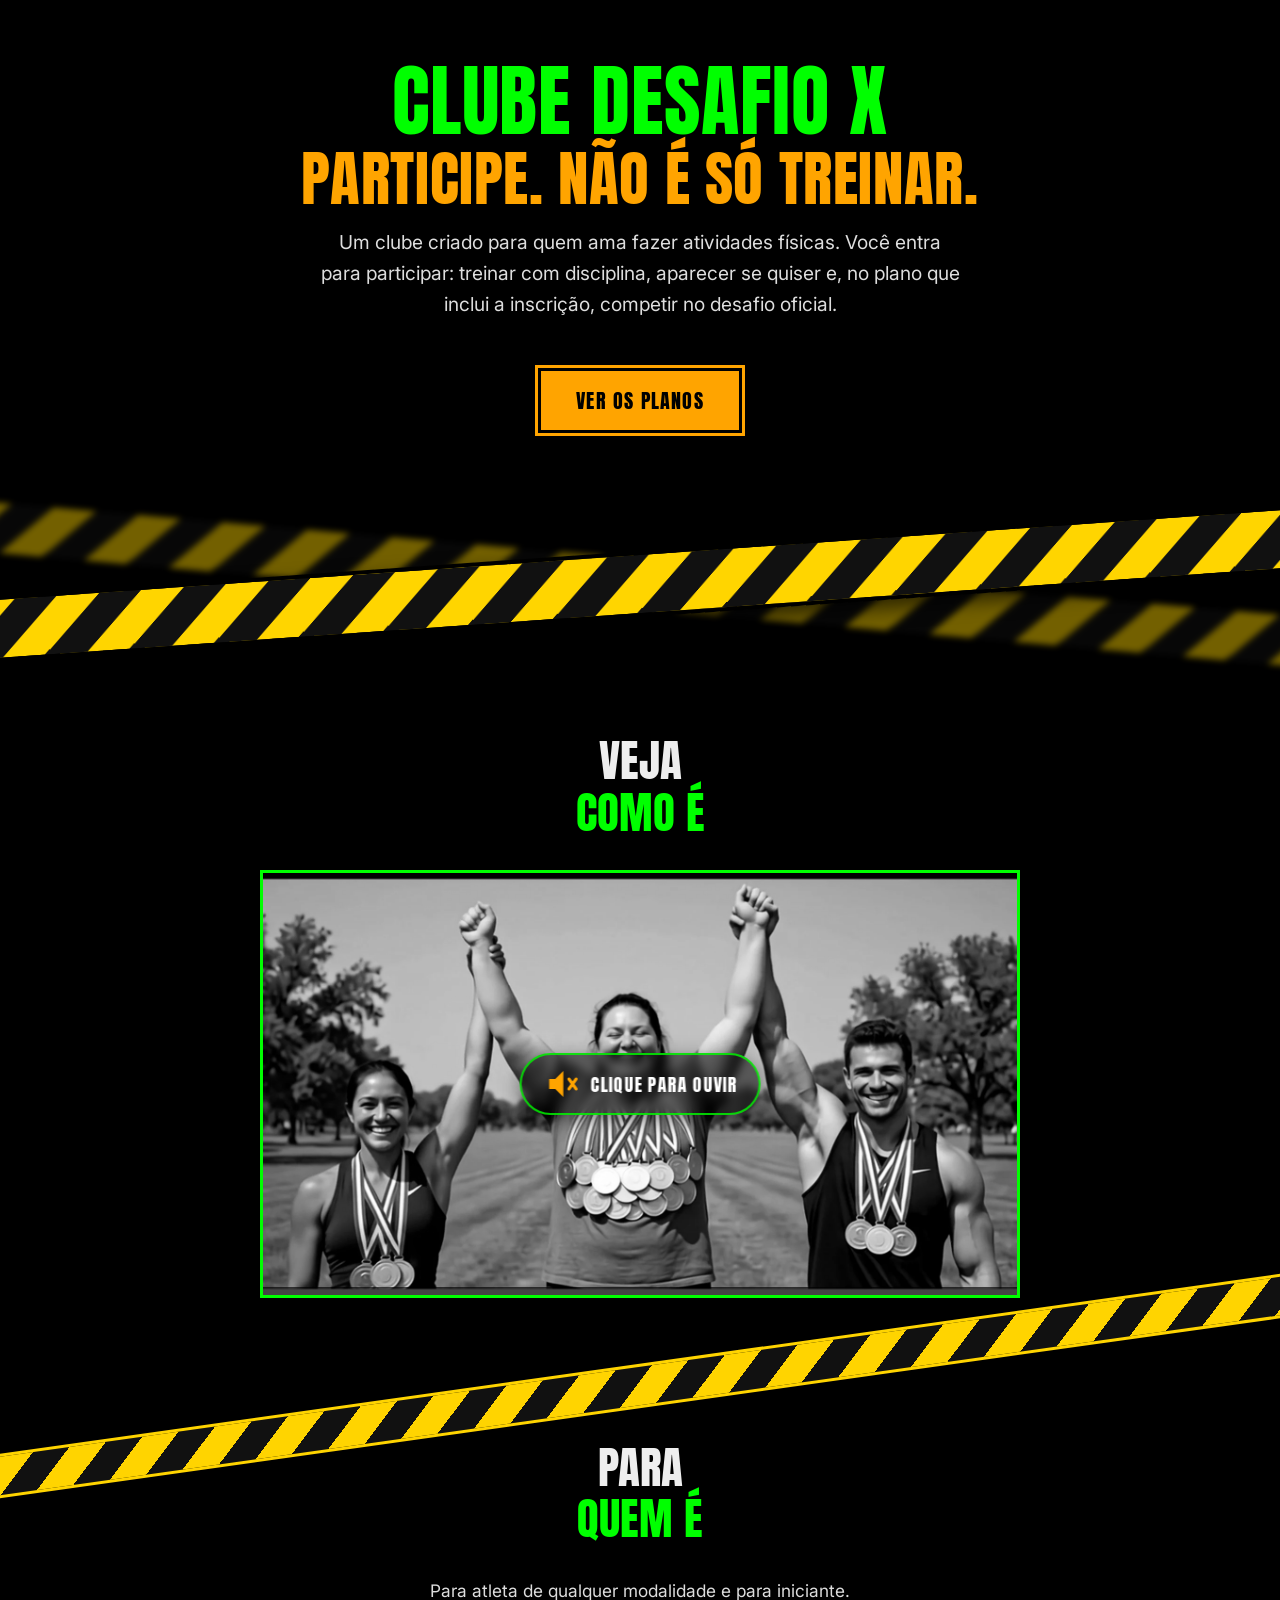
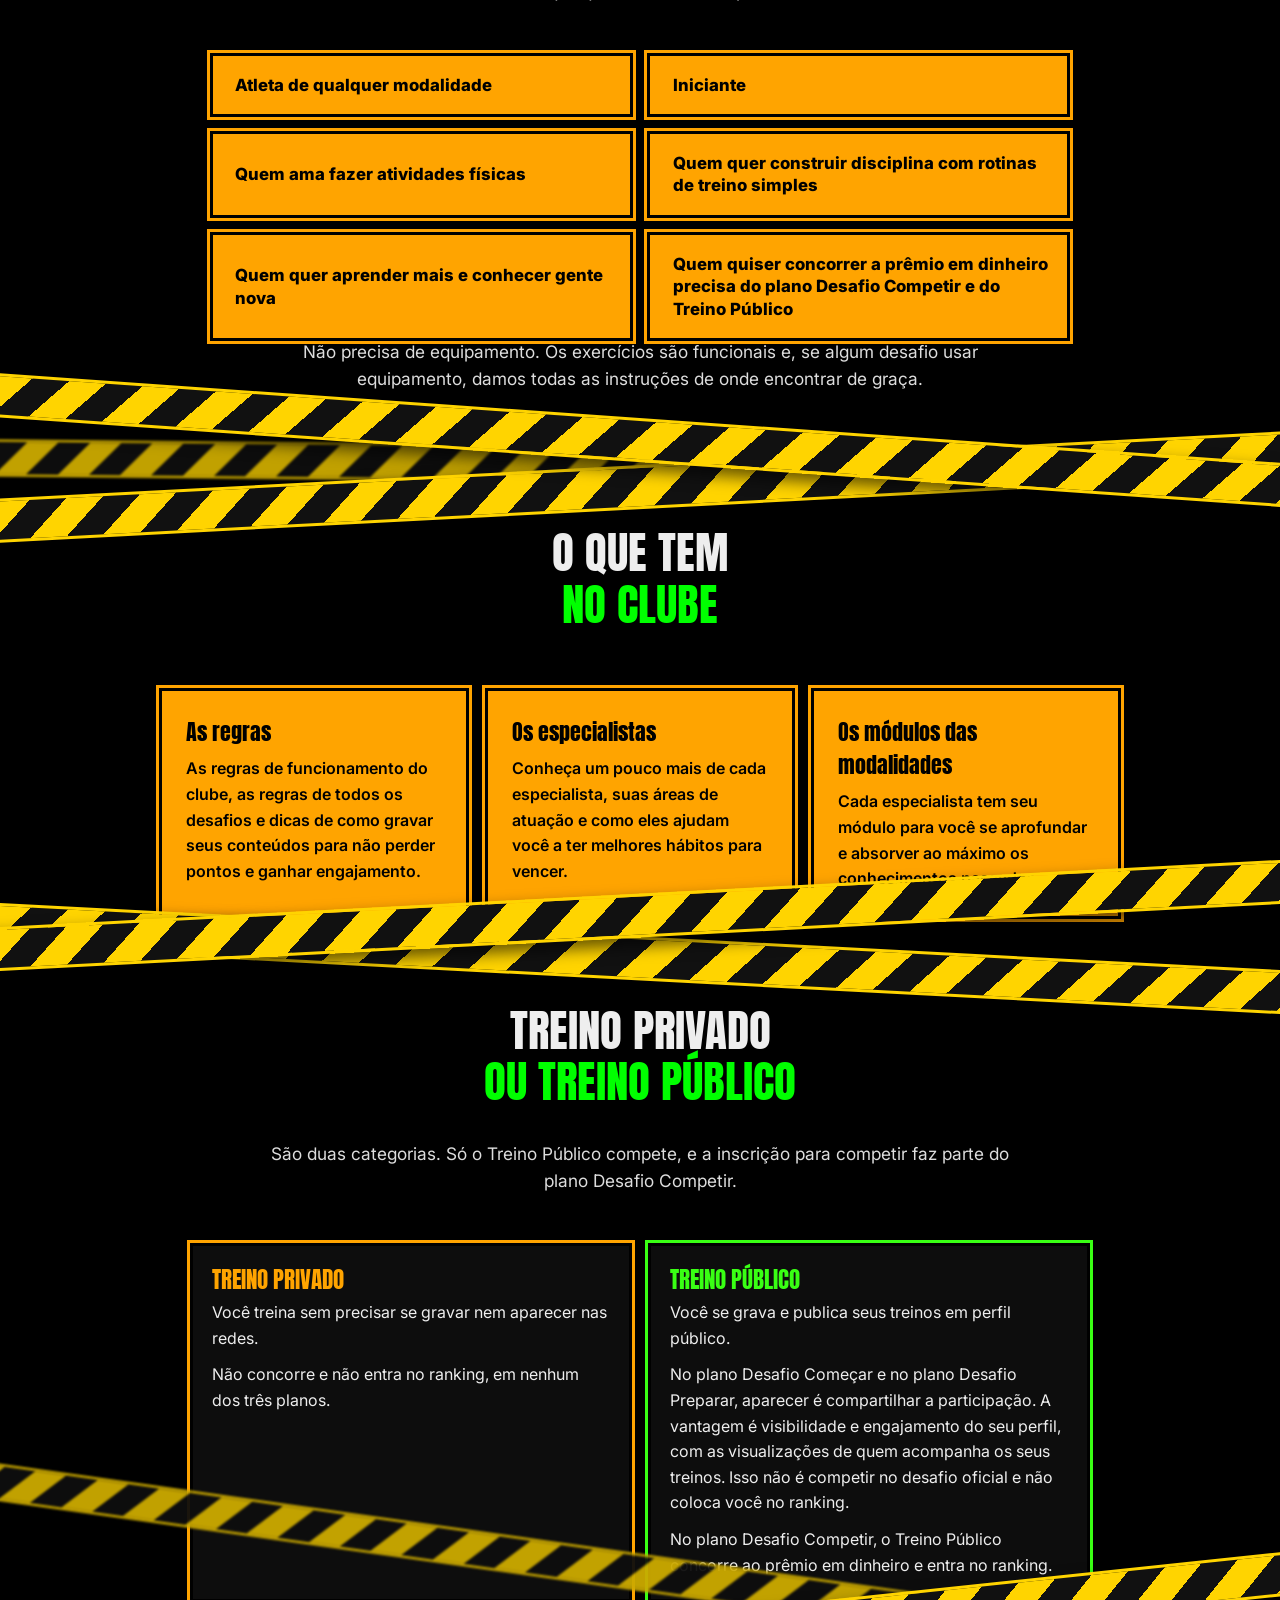
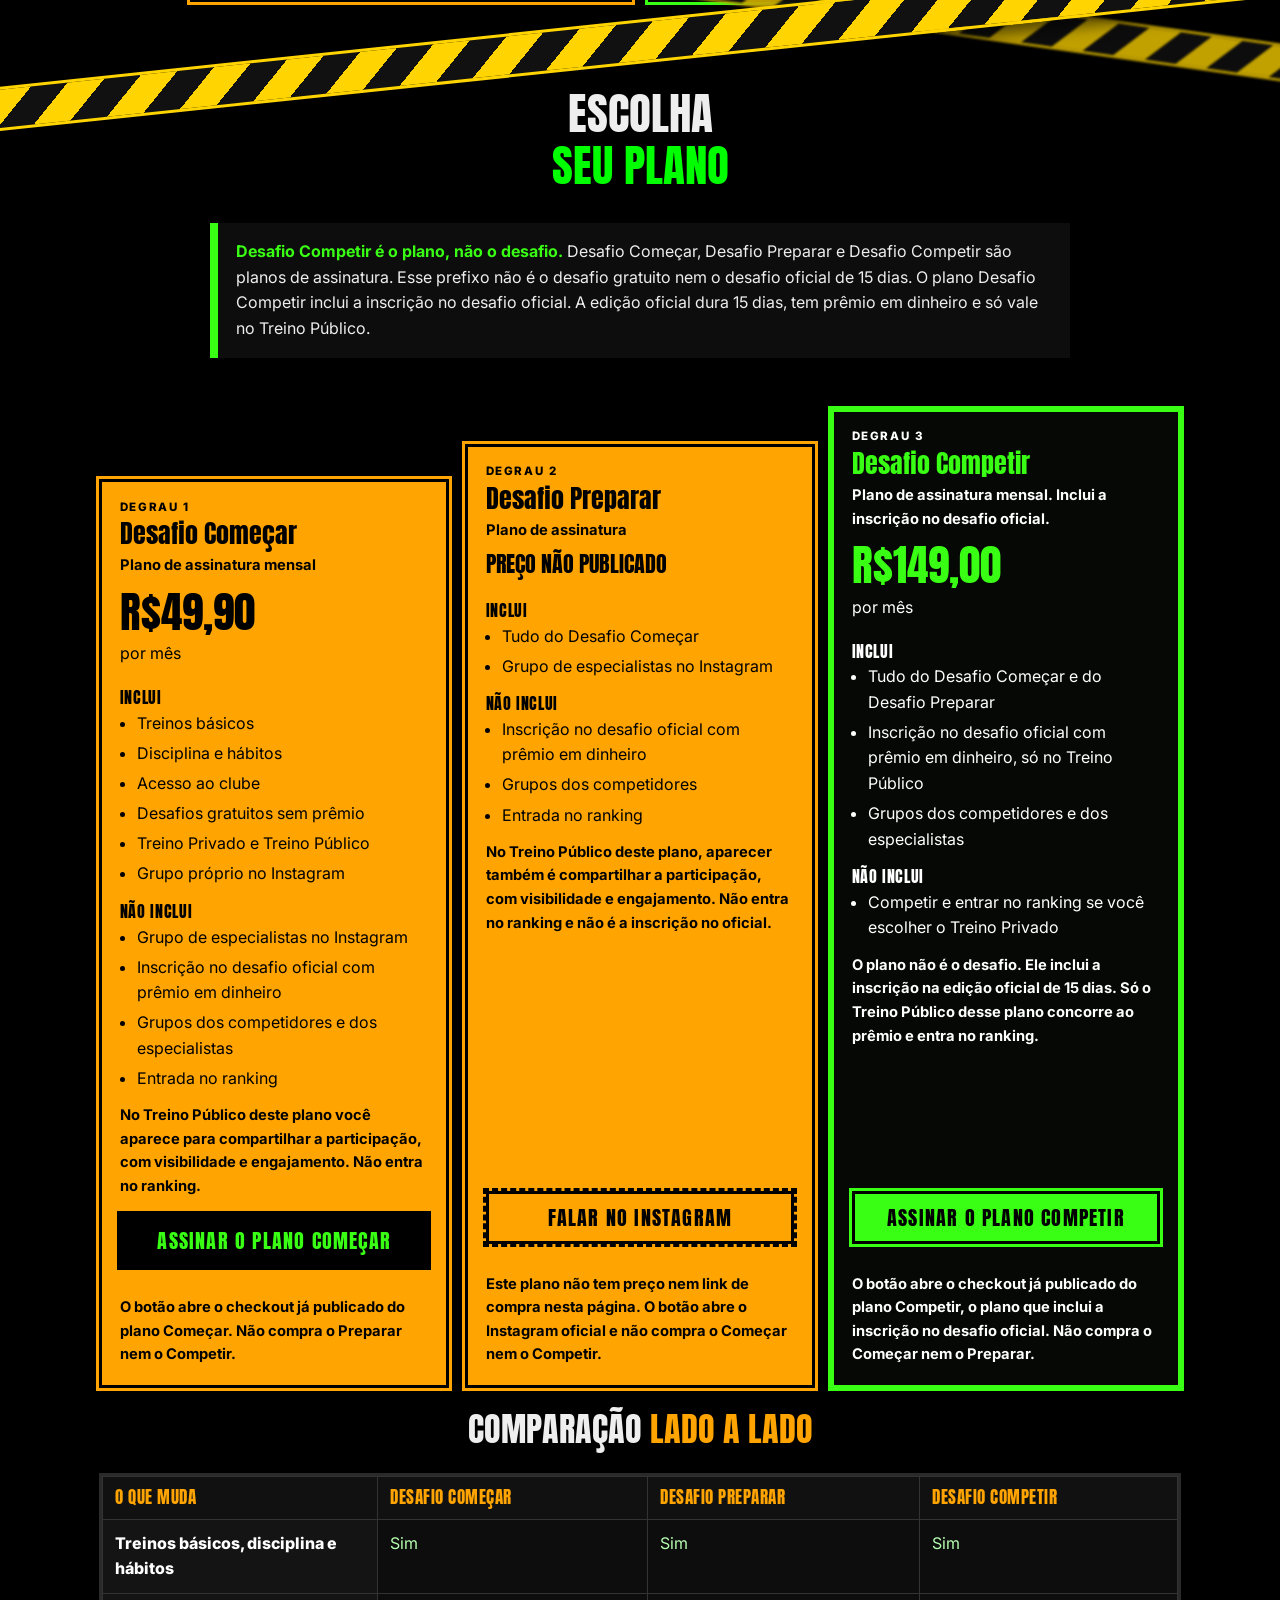
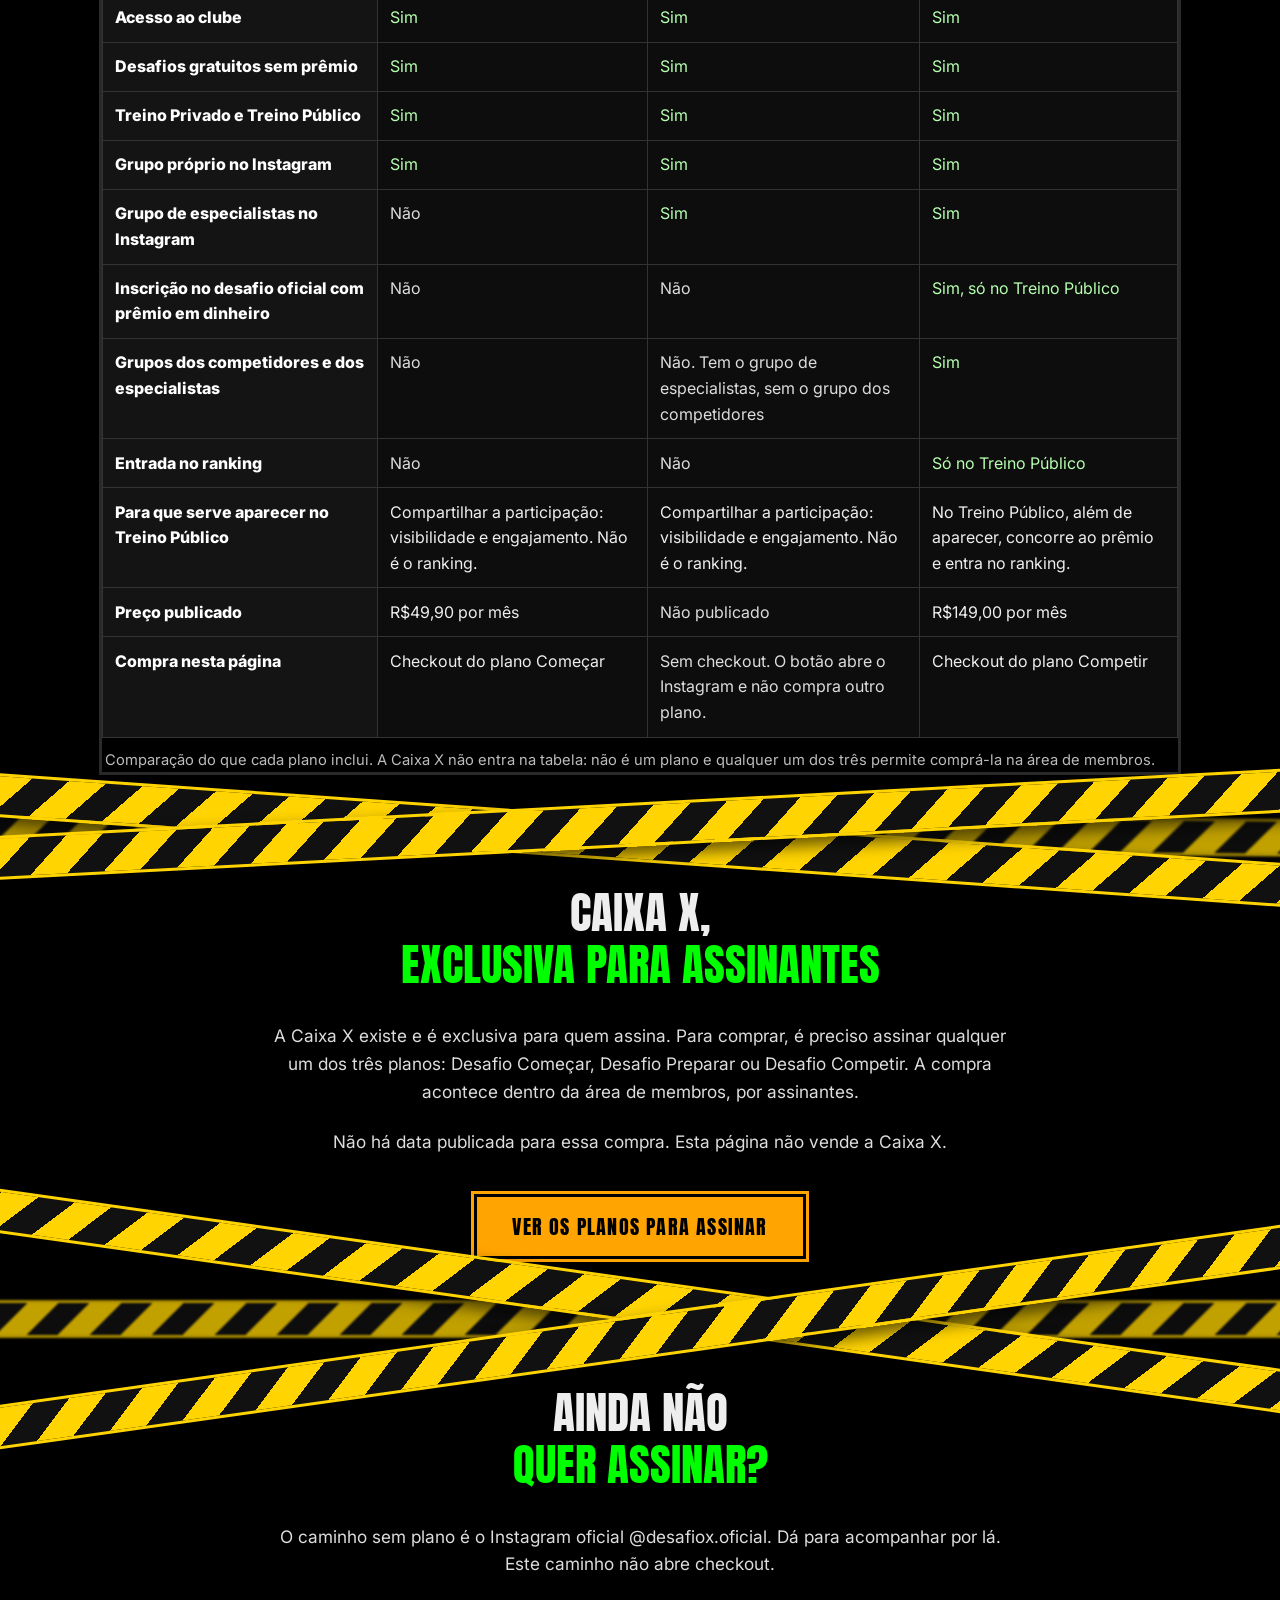
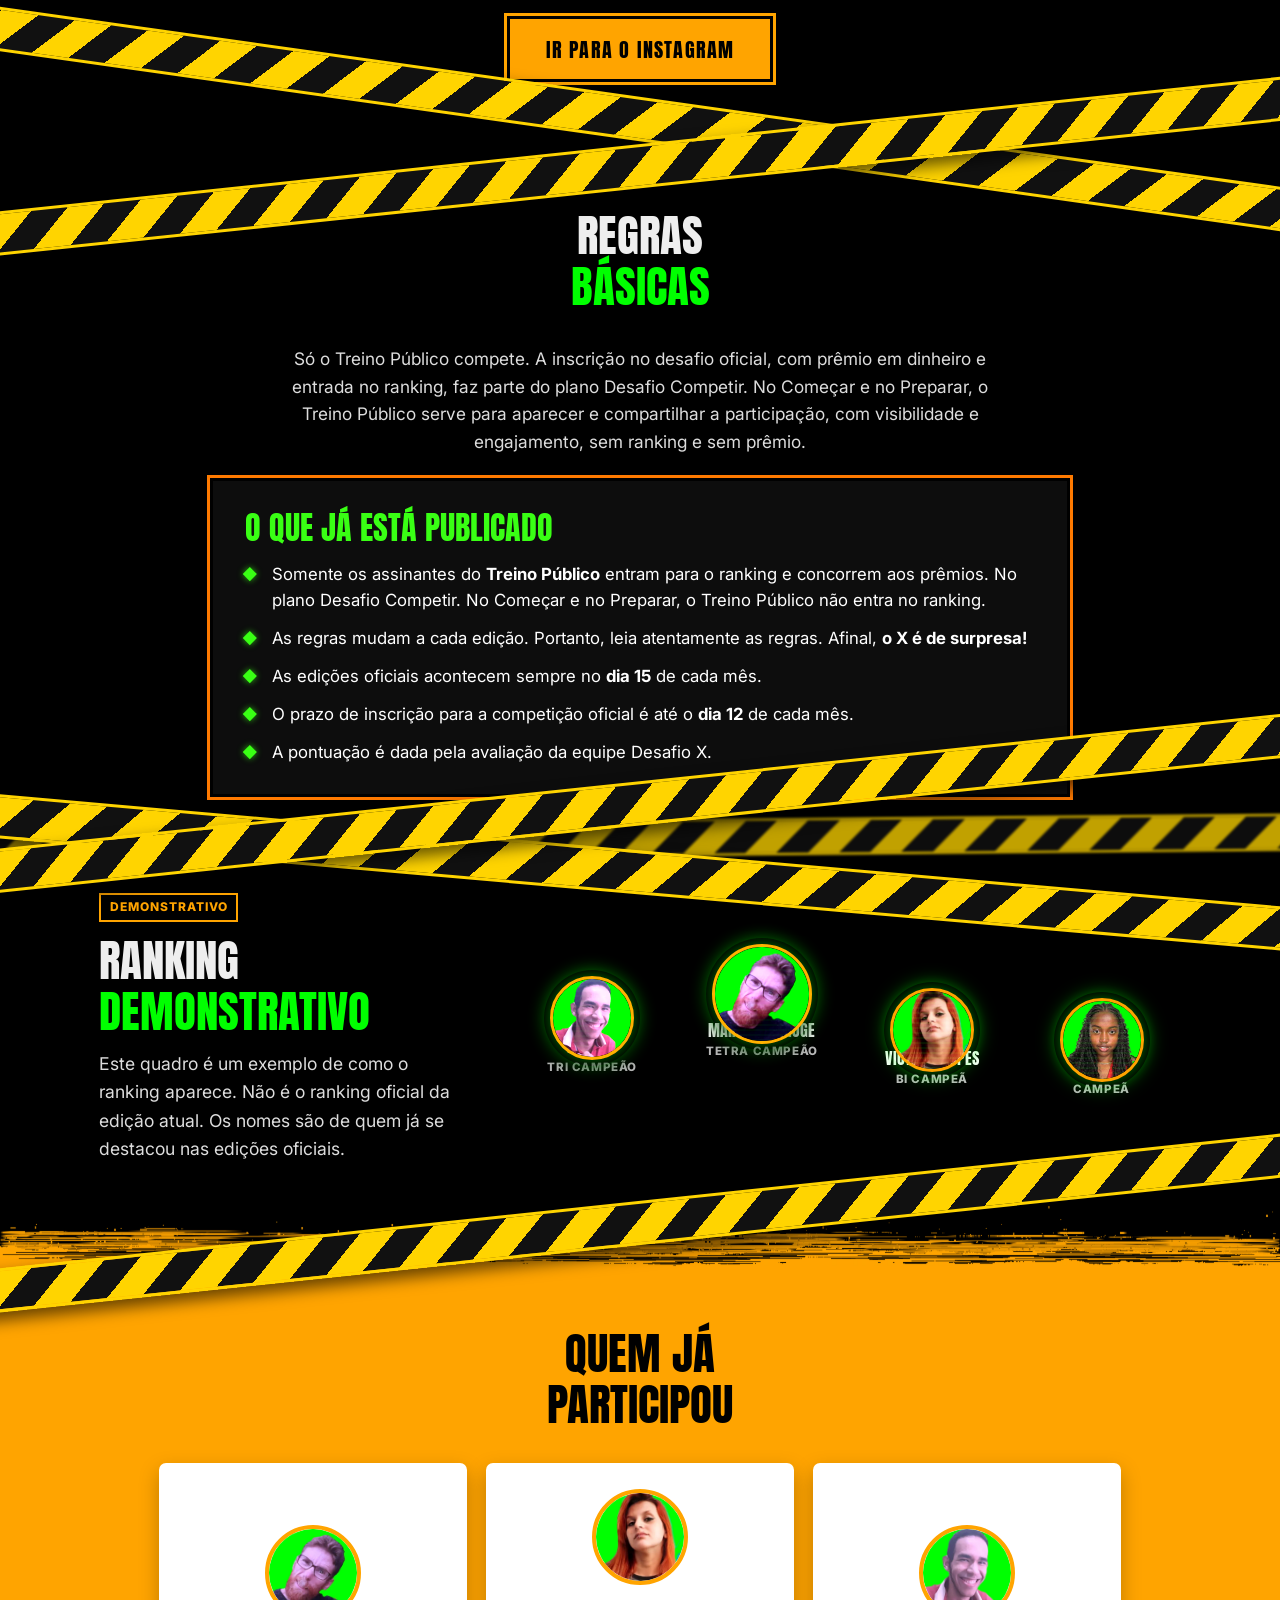
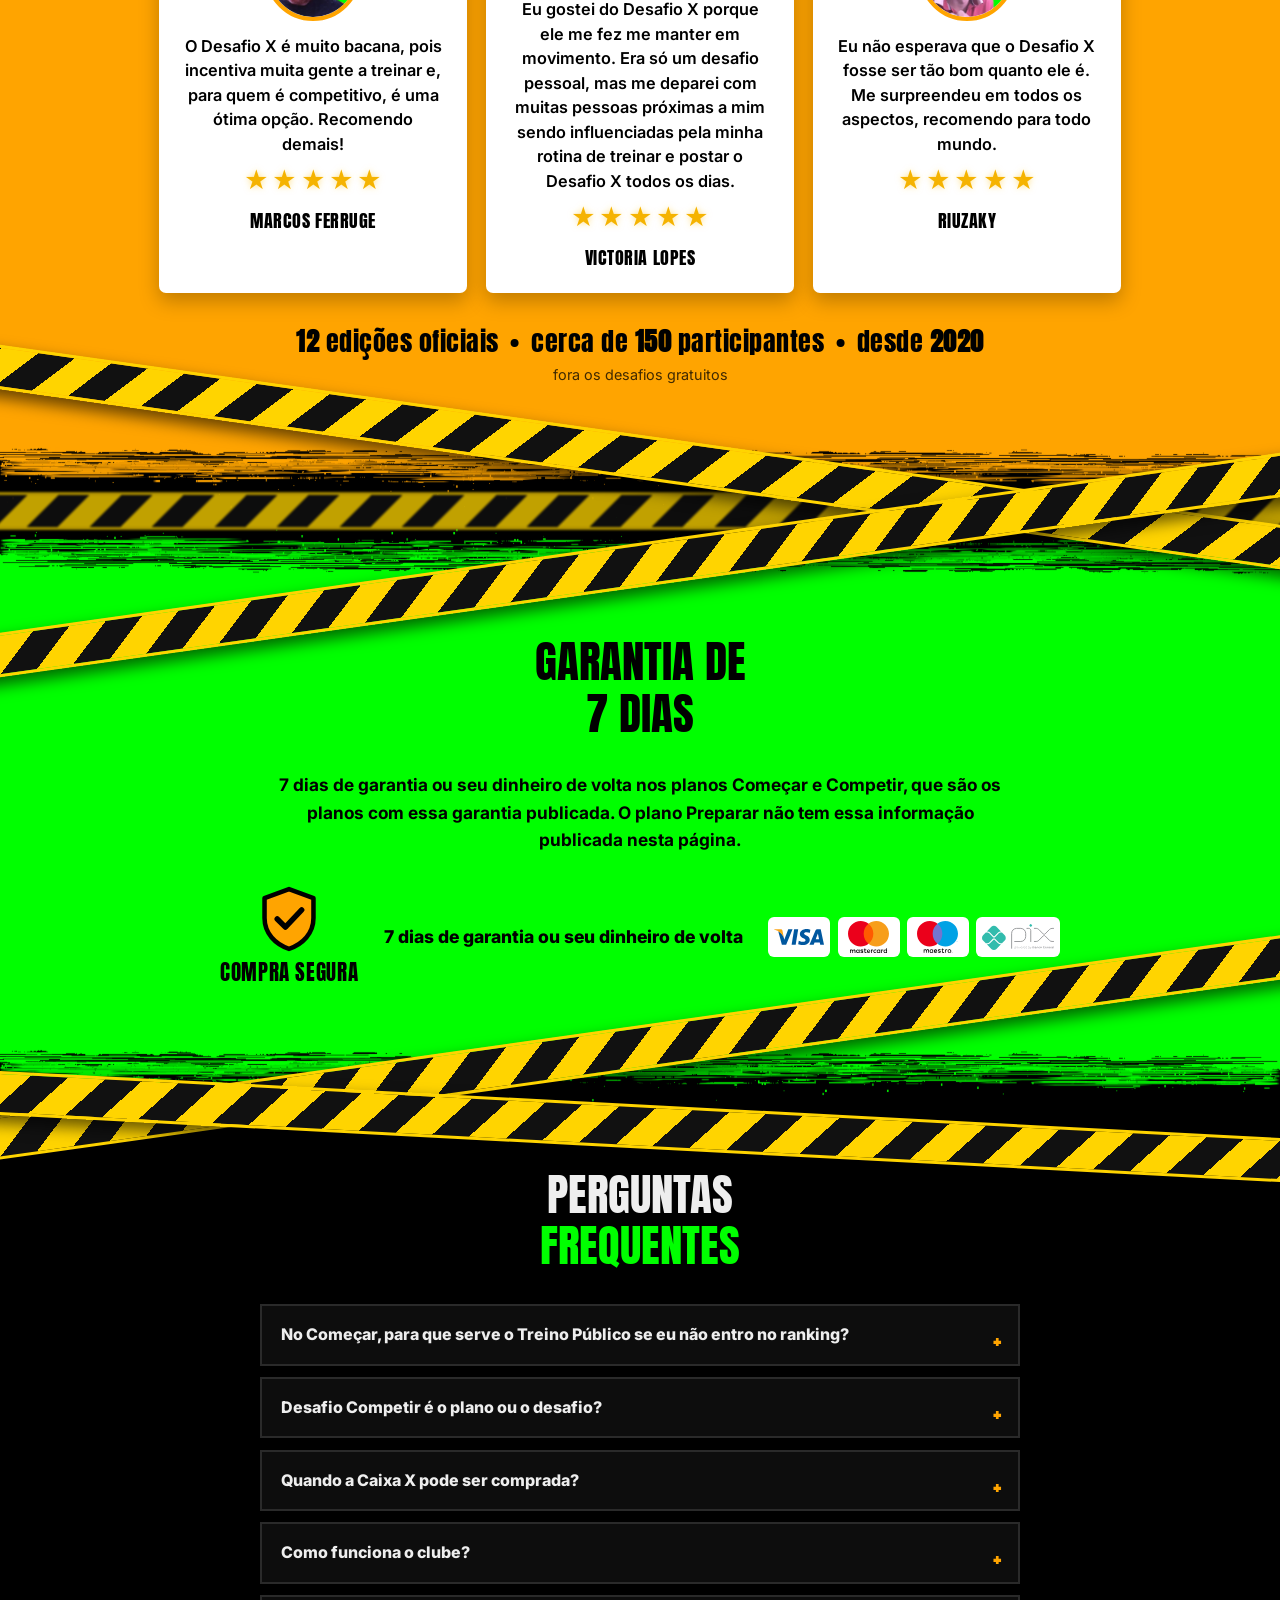
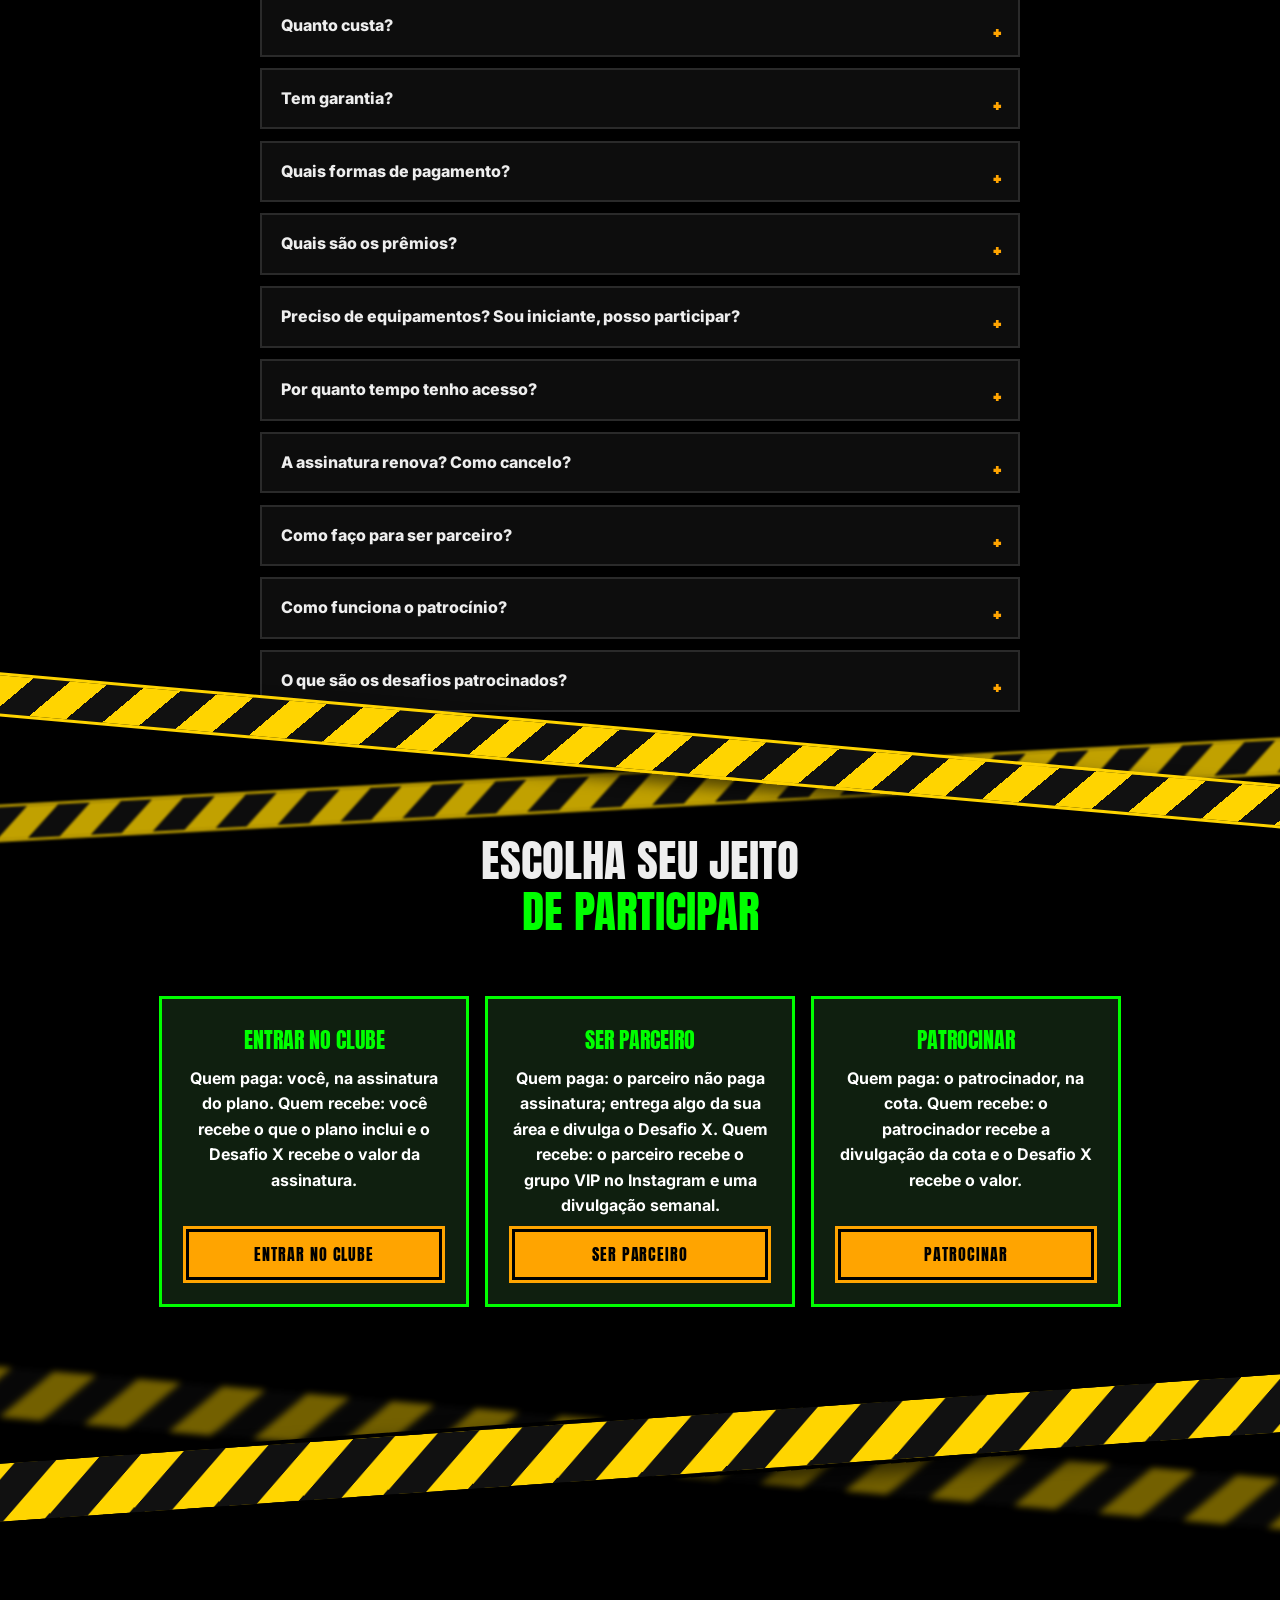
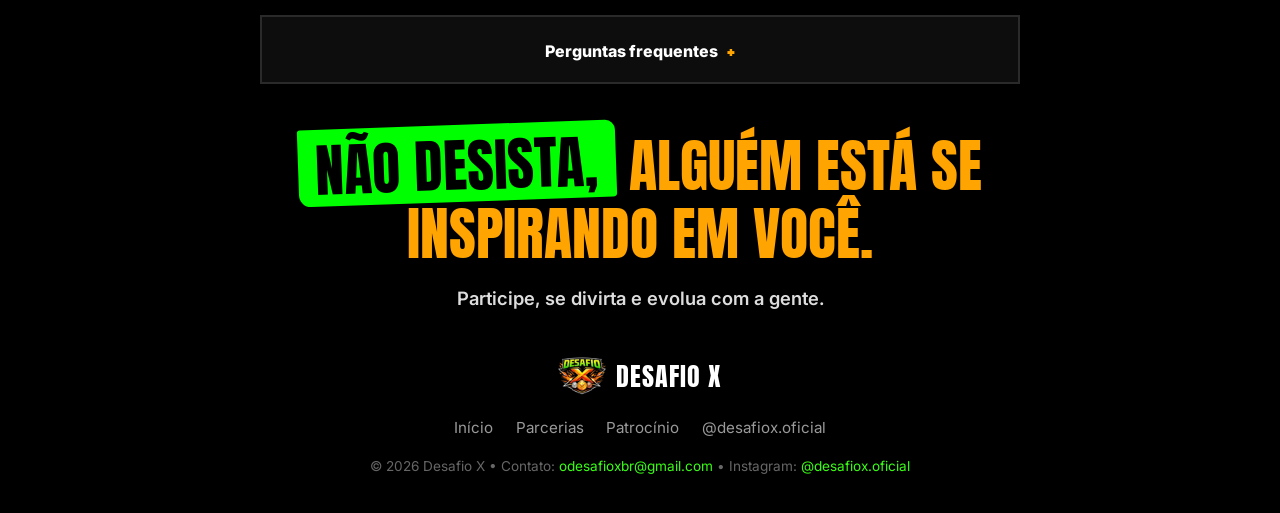
==== commit db3a83c8: "Reestrutura a home do Clube Desafio X em torno de participar. A landing passa a seguir a sequência p" ====
--- a/index.html
+++ b/index.html
@@ -2,27 +2,27 @@
 <html lang="pt-BR" class="js">
 <head>
 <meta charset="utf-8">
+<meta name="robots" content="noindex, nofollow">
 <meta name="viewport" content="width=device-width,initial-scale=1">
-<title>Clube Desafio X — treine, poste e concorra a prêmios em dinheiro</title>
+<title>Clube Desafio X — participe, não só treine</title>
   <link rel="icon" type="image/png" href="assets/favicon.png">
   <link rel="icon" href="favicon.ico" sizes="any">
   <link rel="apple-touch-icon" href="assets/apple-touch-icon.png">
-<meta name="description" content="Um clube criado para quem ama fazer atividades físicas. Plano Começar por R$49,90/mês ou Plano Competir por R$149,00/mês. 7 dias de garantia.">
-<meta property="og:title" content="Clube Desafio X"><meta property="og:image" content="https://odesafioxbr-hub.github.io/assets/og-desafiox.png"><meta property="og:image:width" content="1200"><meta property="og:image:height" content="630"><meta name="twitter:card" content="summary_large_image"><meta name="twitter:image" content="https://odesafioxbr-hub.github.io/assets/og-desafiox.png"><meta property="og:description" content="Um clube criado para quem ama fazer atividades físicas. Plano Começar por R$49,90/mês ou Plano Competir por R$149,00/mês. 7 dias de garantia.">
+<meta name="description" content="Clube Desafio X: participe, não só treine. Planos Desafio Começar (R$49,90/mês), Desafio Preparar e Desafio Competir (R$149,00/mês). Garantia de 7 dias nos planos Começar e Competir.">
+<meta property="og:title" content="Clube Desafio X"><meta property="og:image" content="https://odesafioxbr-hub.github.io/assets/og-desafiox.png"><meta property="og:image:width" content="1200"><meta property="og:image:height" content="630"><meta name="twitter:card" content="summary_large_image"><meta name="twitter:image" content="https://odesafioxbr-hub.github.io/assets/og-desafiox.png"><meta property="og:description" content="Clube Desafio X: participe, não só treine. Planos Desafio Começar (R$49,90/mês), Desafio Preparar e Desafio Competir (R$149,00/mês).">
 <meta name="theme-color" content="#000000">
 <link rel="preconnect" href="https://fonts.googleapis.com"><link rel="preconnect" href="https://fonts.gstatic.com" crossorigin>
 <link href="https://fonts.googleapis.com/css2?family=Anton&family=Inter:wght@400;600;800&display=swap" rel="stylesheet">
-<link rel="stylesheet" href="css/style.css?v=103">
-<style>.plan:not(.hot) .pl,.plan:not(.hot) .pdesc h3,.plan:not(.hot) .formas li>b:first-child{color:#fff!important}.plan.hot .formas li>b:first-child{color:#39ff14;text-shadow:0 0 6px rgba(57,255,20,.6)}</style>
+<link rel="stylesheet" href="css/style.css?v=104">
 </head>
-<body>
+<body class="home">
+<a class="skip" href="#veja-como-e">Ir para o conteúdo</a>
 
 <main id="topo">
 <section class="hero">
-  <h1><span class="spray">Um Clube</span> criado para quem <em>ama fazer atividades físicas!</em></h1>
-  <p class="lead">Descubra seu potencial físico e mental e construa disciplina com rotinas de treino simples.</p>
-  <div class="video vplayer"><video muted autoplay loop playsinline preload="auto" disablepictureinpicture controlslist="nodownload noplaybackrate nofullscreen" poster="assets/video/poster.webp"><source src="assets/video/desafiox_vendas.mp4?v=13" type="video/mp4">Seu navegador não suporta vídeo.</video><button class="vplay" type="button" aria-label="Ativar o som e assistir do início"><span class="vsound"><svg viewBox="0 0 24 24" aria-hidden="true"><path d="M3 9v6h4l5 5V4L7 9H3z"/><path d="M16.5 8.5l5 7M21.5 8.5l-5 7" stroke-width="2.2" stroke-linecap="round" fill="none"/></svg><b>Clique para ouvir</b></span></button><div class="vbar" aria-hidden="true"><i></i></div></div>
-  <p class="hero-price"><span class="pl1">A competição oficial, valendo prêmio em dinheiro, custa <b>R$149,00</b>.</span><span class="pl2">Para entrar no clube, treinar e se preparar com a gente, sai por apenas</span><span class="pl3"><b class="big49">R$49,90</b> por mês</span></p>
+  <h1><span class="spray">Clube Desafio X</span> <em>Participe. Não é só treinar.</em></h1>
+  <p class="lead">Um clube criado para quem ama fazer atividades físicas. Você entra para participar: treinar com disciplina, aparecer se quiser e, no plano que inclui a inscrição, competir no desafio oficial.</p>
+  <a class="btn" href="#planos">Ver os planos</a>
 </section>
 
 <div class="ribbons" aria-hidden="true">
@@ -30,112 +30,292 @@
   <div class="rib front"><div class="rib-track"></div></div>
 </div>
 
-<div class="blk blk-green">
-<img class="brush" src="assets/pincel-verde-topo.webp" alt="" aria-hidden="true" width="2400" height="90">
-<div class="blk-in"><section id="como-funciona" class="sec">
-  <h2 class="graf">Como funciona <b>o desafio de 15 dias</b></h2>
-  <div class="steps-wrap"><ol class="steps rev">
-    <li>Você assina o Plano Competir e entra no clube</li>
-    <li>Na área de membros você recebe as regras detalhadas e começa a se preparar com as instruções dos especialistas</li>
-    <li>Se prepara até quando achar que está pronto: você treina e compete quando quiser</li>
-    <li>Executa o máximo de desafios que conseguir no dia (diário + bônus) para acumular pontos, grava e posta no Instagram</li>
-    <li>Todos do Plano Competir entram no ranking, visível na área de membros</li>
-    <li>Os três que conquistarem o pódio levam as premiações</li>
-  </ol></div>
+<section id="veja-como-e" class="sec">
+  <h2 class="graf">Veja <b>como é</b></h2>
+  <div class="video vplayer"><video muted autoplay loop playsinline preload="auto" disablepictureinpicture controlslist="nodownload noplaybackrate nofullscreen" poster="assets/video/poster.webp"><source src="assets/video/desafiox_vendas.mp4?v=13" type="video/mp4">Seu navegador não suporta vídeo.</video><button class="vplay" type="button" aria-label="Ativar o som e assistir do início"><span class="vsound"><svg viewBox="0 0 24 24" aria-hidden="true"><path d="M3 9v6h4l5 5V4L7 9H3z"/><path d="M16.5 8.5l5 7M21.5 8.5l-5 7" stroke-width="2.2" stroke-linecap="round" fill="none"/></svg><b>Clique para ouvir</b></span></button><div class="vbar" aria-hidden="true"><i></i></div></div>
+</section>
+
+<div class="seam s1" aria-hidden="true"><span class="tp f a"></span></div>
+
+<section id="para-quem-e" class="sec">
+  <h2 class="graf">Para <b>quem é</b></h2>
+  <p class="sec-lead">Para atleta de qualquer modalidade e para iniciante.</p>
+  <ul class="checks rev">
+    <li>Atleta de qualquer modalidade</li>
+    <li>Iniciante</li>
+    <li>Quem ama fazer atividades físicas</li>
+    <li>Quem quer construir disciplina com rotinas de treino simples</li>
+    <li>Quem quer aprender mais e conhecer gente nova</li>
+    <li>Quem quiser concorrer a prêmio em dinheiro precisa do plano Desafio Competir e do Treino Público</li>
+  </ul>
+  <p class="sec-lead" style="margin-top:1.4rem">Não precisa de equipamento. Os exercícios são funcionais e, se algum desafio usar equipamento, damos todas as instruções de onde encontrar de graça.</p>
+</section>
+
+<div class="seam s2" aria-hidden="true"><span class="tp k c"></span><span class="tp f a"></span><span class="tp f b"></span></div>
+
+<section id="o-que-tem-no-clube" class="sec">
+  <h2 class="graf">O que tem <b>no clube</b></h2>
+  <div class="features rev">
+    <div class="card"><h3>As regras</h3><p>As regras de funcionamento do clube, as regras de todos os desafios e dicas de como gravar seus conteúdos para não perder pontos e ganhar engajamento.</p></div>
+    <div class="card"><h3>Os especialistas</h3><p>Conheça um pouco mais de cada especialista, suas áreas de atuação e como eles ajudam você a ter melhores hábitos para vencer.</p></div>
+    <div class="card"><h3>Os módulos das modalidades</h3><p>Cada especialista tem seu módulo para você se aprofundar e absorver ao máximo os conhecimentos passados.</p></div>
+  </div>
+</section>
+
+<div class="seam s3" aria-hidden="true"><span class="tp f a"></span><span class="tp f b"></span></div>
+
+<section id="treino-privado-ou-publico" class="sec">
+  <h2 class="graf">Treino Privado <b>ou Treino Público</b></h2>
+  <p class="sec-lead">São duas categorias. Só o Treino Público compete, e a inscrição para competir faz parte do plano Desafio Competir.</p>
+  <div class="treino-grid rev">
+    <article class="card treino privado">
+      <h3>Treino Privado</h3>
+      <p>Você treina sem precisar se gravar nem aparecer nas redes.</p>
+      <p>Não concorre e não entra no ranking, em nenhum dos três planos.</p>
+    </article>
+    <article class="card treino publico">
+      <h3>Treino Público</h3>
+      <p>Você se grava e publica seus treinos em perfil público.</p>
+      <p>No plano Desafio Começar e no plano Desafio Preparar, aparecer é compartilhar a participação. A vantagem é visibilidade e engajamento do seu perfil, com as visualizações de quem acompanha os seus treinos. Isso não é competir no desafio oficial e não coloca você no ranking.</p>
+      <p>No plano Desafio Competir, o Treino Público concorre ao prêmio em dinheiro e entra no ranking.</p>
+    </article>
+  </div>
+</section>
+
+<div class="seam s4" aria-hidden="true"><span class="tp k a"></span><span class="tp f a"></span></div>
+
+<section id="planos" class="sec">
+  <h2 class="graf">Escolha <b>seu plano</b></h2>
+  <div class="aviso">
+    <p><b>Desafio Competir é o plano, não o desafio.</b> Desafio Começar, Desafio Preparar e Desafio Competir são planos de assinatura. Esse prefixo não é o desafio gratuito nem o desafio oficial de 15 dias. O plano Desafio Competir inclui a inscrição no desafio oficial. A edição oficial dura 15 dias, tem prêmio em dinheiro e só vale no Treino Público.</p>
+  </div>
+  <div class="stair rev">
+    <div class="step s1">
+      <article class="card plan">
+        <p class="step-k">Degrau 1</p>
+        <h3 class="pl">Desafio Começar</h3>
+        <p class="tipo">Plano de assinatura mensal</p>
+        <p class="big-price">R$49,90</p>
+        <p>por mês</p>
+        <div class="pdesc">
+          <h4>Inclui</h4>
+          <ul>
+            <li>Treinos básicos</li>
+            <li>Disciplina e hábitos</li>
+            <li>Acesso ao clube</li>
+            <li>Desafios gratuitos sem prêmio</li>
+            <li>Treino Privado e Treino Público</li>
+            <li>Grupo próprio no Instagram</li>
+          </ul>
+          <h4>Não inclui</h4>
+          <ul>
+            <li>Grupo de especialistas no Instagram</li>
+            <li>Inscrição no desafio oficial com prêmio em dinheiro</li>
+            <li>Grupos dos competidores e dos especialistas</li>
+            <li>Entrada no ranking</li>
+          </ul>
+          <p class="nota">No Treino Público deste plano você aparece para compartilhar a participação, com visibilidade e engajamento. Não entra no ranking.</p>
+        </div>
+        <a class="btn" href="https://pay.kiwify.com.br/g9sPenn" target="_blank" rel="noopener">Assinar o plano Começar<span class="sr"> por R$49,90 por mês. Abre o checkout publicado deste plano em nova aba. Não compra o Preparar nem o Competir.</span></a>
+        <p class="nota">O botão abre o checkout já publicado do plano Começar. Não compra o Preparar nem o Competir.</p>
+      </article>
+    </div>
+    <div class="step s2">
+      <article class="card plan">
+        <p class="step-k">Degrau 2</p>
+        <h3 class="pl">Desafio Preparar</h3>
+        <p class="tipo">Plano de assinatura</p>
+        <p class="price-miss">Preço não publicado</p>
+        <div class="pdesc">
+          <h4>Inclui</h4>
+          <ul>
+            <li>Tudo do Desafio Começar</li>
+            <li>Grupo de especialistas no Instagram</li>
+          </ul>
+          <h4>Não inclui</h4>
+          <ul>
+            <li>Inscrição no desafio oficial com prêmio em dinheiro</li>
+            <li>Grupos dos competidores</li>
+            <li>Entrada no ranking</li>
+          </ul>
+          <p class="nota">No Treino Público deste plano, aparecer também é compartilhar a participação, com visibilidade e engajamento. Não entra no ranking e não é a inscrição no oficial.</p>
+        </div>
+        <a class="btn sem-compra" href="https://www.instagram.com/desafiox.oficial/" target="_blank" rel="noopener">Falar no Instagram<span class="sr"> sobre o plano Preparar. Não há checkout publicado. Abre em nova aba e não compra outro plano.</span></a>
+        <p class="nota">Este plano não tem preço nem link de compra nesta página. O botão abre o Instagram oficial e não compra o Começar nem o Competir.</p>
+      </article>
+    </div>
+    <div class="step s3">
+      <article class="card plan hot">
+        <p class="step-k">Degrau 3</p>
+        <h3 class="pl">Desafio Competir</h3>
+        <p class="tipo">Plano de assinatura mensal. Inclui a inscrição no desafio oficial.</p>
+        <p class="big-price">R$149,00</p>
+        <p>por mês</p>
+        <div class="pdesc">
+          <h4>Inclui</h4>
+          <ul>
+            <li>Tudo do Desafio Começar e do Desafio Preparar</li>
+            <li>Inscrição no desafio oficial com prêmio em dinheiro, só no Treino Público</li>
+            <li>Grupos dos competidores e dos especialistas</li>
+          </ul>
+          <h4>Não inclui</h4>
+          <ul>
+            <li>Competir e entrar no ranking se você escolher o Treino Privado</li>
+          </ul>
+          <p class="nota">O plano não é o desafio. Ele inclui a inscrição na edição oficial de 15 dias. Só o Treino Público desse plano concorre ao prêmio e entra no ranking.</p>
+        </div>
+        <a class="btn" href="https://pay.kiwify.com.br/NEKeM38" target="_blank" rel="noopener">Assinar o plano Competir<span class="sr"> por R$149,00 por mês. Abre o checkout publicado deste plano em nova aba. Não compra o Começar nem o Preparar.</span></a>
+        <p class="nota">O botão abre o checkout já publicado do plano Competir, o plano que inclui a inscrição no desafio oficial. Não compra o Começar nem o Preparar.</p>
+      </article>
+    </div>
+  </div>
+
+  <h3 class="graf sm">Comparação <b>lado a lado</b></h3>
+  <p class="cmp-hint">No celular, deslize a tabela para o lado.</p>
+  <div class="cmp-wrap" tabindex="0" aria-label="Tabela de comparação dos três planos. Se não couber na tela, deslize para o lado.">
+    <table class="cmp">
+      <caption>Comparação do que cada plano inclui. A Caixa X não entra na tabela: não é um plano e qualquer um dos três permite comprá-la na área de membros.</caption>
+      <thead>
+        <tr>
+          <th scope="col">O que muda</th>
+          <th scope="col">Desafio Começar</th>
+          <th scope="col">Desafio Preparar</th>
+          <th scope="col">Desafio Competir</th>
+        </tr>
+      </thead>
+      <tbody>
+        <tr>
+          <th scope="row">Treinos básicos, disciplina e hábitos</th>
+          <td class="sim">Sim</td><td class="sim">Sim</td><td class="sim">Sim</td>
+        </tr>
+        <tr>
+          <th scope="row">Acesso ao clube</th>
+          <td class="sim">Sim</td><td class="sim">Sim</td><td class="sim">Sim</td>
+        </tr>
+        <tr>
+          <th scope="row">Desafios gratuitos sem prêmio</th>
+          <td class="sim">Sim</td><td class="sim">Sim</td><td class="sim">Sim</td>
+        </tr>
+        <tr>
+          <th scope="row">Treino Privado e Treino Público</th>
+          <td class="sim">Sim</td><td class="sim">Sim</td><td class="sim">Sim</td>
+        </tr>
+        <tr>
+          <th scope="row">Grupo próprio no Instagram</th>
+          <td class="sim">Sim</td><td class="sim">Sim</td><td class="sim">Sim</td>
+        </tr>
+        <tr>
+          <th scope="row">Grupo de especialistas no Instagram</th>
+          <td class="nao">Não</td><td class="sim">Sim</td><td class="sim">Sim</td>
+        </tr>
+        <tr>
+          <th scope="row">Inscrição no desafio oficial com prêmio em dinheiro</th>
+          <td class="nao">Não</td><td class="nao">Não</td><td class="sim">Sim, só no Treino Público</td>
+        </tr>
+        <tr>
+          <th scope="row">Grupos dos competidores e dos especialistas</th>
+          <td class="nao">Não</td><td class="nao">Não. Tem o grupo de especialistas, sem o grupo dos competidores</td><td class="sim">Sim</td>
+        </tr>
+        <tr>
+          <th scope="row">Entrada no ranking</th>
+          <td class="nao">Não</td><td class="nao">Não</td><td class="sim">Só no Treino Público</td>
+        </tr>
+        <tr>
+          <th scope="row">Para que serve aparecer no Treino Público</th>
+          <td>Compartilhar a participação: visibilidade e engajamento. Não é o ranking.</td>
+          <td>Compartilhar a participação: visibilidade e engajamento. Não é o ranking.</td>
+          <td>No Treino Público, além de aparecer, concorre ao prêmio e entra no ranking.</td>
+        </tr>
+        <tr>
+          <th scope="row">Preço publicado</th>
+          <td>R$49,90 por mês</td>
+          <td class="nao">Não publicado</td>
+          <td>R$149,00 por mês</td>
+        </tr>
+        <tr>
+          <th scope="row">Compra nesta página</th>
+          <td>Checkout do plano Começar</td>
+          <td class="nao">Sem checkout. O botão abre o Instagram e não compra outro plano.</td>
+          <td>Checkout do plano Competir</td>
+        </tr>
+      </tbody>
+    </table>
+  </div>
+</section>
+
+<div class="seam s5" aria-hidden="true"><span class="tp f a"></span><span class="tp f b"></span><span class="tp k c"></span></div>
+
+<section id="caixa-x" class="sec">
+  <h2 class="graf">Caixa X, <b>exclusiva para assinantes</b></h2>
+  <p class="sec-lead">A Caixa X existe e é exclusiva para quem assina. Para comprar, é preciso assinar qualquer um dos três planos: Desafio Começar, Desafio Preparar ou Desafio Competir. A compra acontece dentro da área de membros, por assinantes.</p>
+  <p class="sec-lead">Não há data publicada para essa compra. Esta página não vende a Caixa X.</p>
+  <a class="btn" href="#planos">Ver os planos para assinar</a>
+</section>
+
+<div class="seam s6" aria-hidden="true"><span class="tp k a"></span><span class="tp f b"></span><span class="tp f a"></span></div>
+
+<section id="ainda-nao-quer-assinar" class="sec">
+  <h2 class="graf">Ainda não <b>quer assinar?</b></h2>
+  <p class="sec-lead">O caminho sem plano é o Instagram oficial @desafiox.oficial. Dá para acompanhar por lá. Este caminho não abre checkout.</p>
+  <a class="btn" href="https://www.instagram.com/desafiox.oficial/" target="_blank" rel="noopener">Ir para o Instagram<span class="sr"> (abre em nova aba)</span></a>
+</section>
+
+<div class="seam s7" aria-hidden="true"><span class="tp f a"></span><span class="tp f b"></span></div>
+
+<section id="regras-basicas" class="sec">
+  <h2 class="graf">Regras <b>básicas</b></h2>
+  <p class="sec-lead">Só o Treino Público compete. A inscrição no desafio oficial, com prêmio em dinheiro e entrada no ranking, faz parte do plano Desafio Competir. No Começar e no Preparar, o Treino Público serve para aparecer e compartilhar a participação, com visibilidade e engajamento, sem ranking e sem prêmio.</p>
   <div class="regras">
-    <h3>Regras básicas</h3>
+    <h3>O que já está publicado</h3>
     <ul>
-      <li>Somente os assinantes do <b>Treino Público</b> entram para o ranking e concorrem aos prêmios.</li>
+      <li>Somente os assinantes do <b>Treino Público</b> entram para o ranking e concorrem aos prêmios. No plano Desafio Competir. No Começar e no Preparar, o Treino Público não entra no ranking.</li>
       <li>As regras mudam a cada edição. Portanto, leia atentamente as regras. Afinal, <b>o X é de surpresa!</b></li>
       <li>As edições oficiais acontecem sempre no <b>dia 15</b> de cada mês.</li>
       <li>O prazo de inscrição para a competição oficial é até o <b>dia 12</b> de cada mês.</li>
       <li>A pontuação é dada pela avaliação da equipe Desafio X.</li>
     </ul>
   </div>
-</section></div>
-<img class="brush bot" src="assets/pincel-verde-base.webp" alt="" aria-hidden="true" width="2400" height="90">
-</div>
+</section>
+
+<div class="seam s8" aria-hidden="true"><span class="tp k a"></span><span class="tp f a"></span><span class="tp f b"></span></div>
+
+<section id="ranking" class="sec rk">
+  <div class="rk-txt">
+    <p class="selo">Demonstrativo</p>
+    <h2 class="graf">Ranking <b>demonstrativo</b></h2>
+    <p>Este quadro é um exemplo de como o ranking aparece. Não é o ranking oficial da edição atual. Os nomes são de quem já se destacou nas edições oficiais.</p>
+  </div>
+  <ol class="podio rev">
+    <li class="pd p2" style="--d:0"><span class="holo"><img data-txt="0,0,1,1" src="assets/rk-riuzaky.webp" alt="Riuzaky" width="400" height="400" loading="lazy"></span><b class="nm">Riuzaky</b><span class="tt">Tri Campeão</span><div class="degrau"><span>2º</span></div></li>
+    <li class="pd p1" style="--d:1"><span class="holo"><img data-txt="0,0,1,1" src="assets/rk-marcos.webp" alt="Marcos Ferruge" width="400" height="400" loading="lazy"></span><b class="nm">Marcos Ferruge</b><span class="tt">Tetra Campeão</span><div class="degrau"><span>1º</span></div></li>
+    <li class="pd p3" style="--d:2"><span class="holo"><img data-txt="0,0,1,1" src="assets/rk-victoria.webp" alt="Victoria Lopes" width="400" height="400" loading="lazy"></span><b class="nm">Victoria Lopes</b><span class="tt">Bi Campeã</span><div class="degrau"><span>3º</span></div></li>
+    <li class="pd p4" style="--d:3"><span class="holo"><img data-txt="0,0,1,1" src="assets/rk-gaby.webp" alt="Gaby" width="400" height="400" loading="lazy"></span><b class="nm">Gaby</b><span class="tt">Campeã</span><div class="degrau"><span>4º</span></div></li>
+  </ol>
+</section>
 
 <div class="seam s1" aria-hidden="true"><span class="tp f a"></span></div>
-
-<section class="sec">
-  <h2 class="graf">Para <b>quem é?</b></h2>
-  <ul class="checks">
-    <li>Para quem ama fazer atividades físicas</li>
-    <li>Para quem quer construir disciplina com rotinas de treino simples</li>
-    <li>Para quem quer treinar e concorrer a prêmios em dinheiro</li>
-    <li>Para quem quer aprender mais e conhecer gente nova</li>
-  </ul>
-</section>
-
-<div class="seam s2" aria-hidden="true"><span class="tp k c"></span><span class="tp f a"></span><span class="tp f b"></span></div>
-
-<section id="clube" class="sec">
-  <h2 class="graf">O que encontrará <b>dentro do Clube?</b></h2>
-  <div class="features">
-    <div class="card"><h3>As regras</h3><p>As regras de funcionamento do clube, as regras de todos os desafios e dicas de como gravar seus conteúdos para não perder pontos e ganhar engajamento.</p></div>
-    <div class="card"><h3>Os especialistas</h3><p>Conheça um pouco mais de cada especialista, suas áreas de atuação e como eles ajudam você a ter melhores hábitos para vencer.</p></div>
-    <div class="card"><h3>Os módulos das modalidades</h3><p>Cada especialista tem seu módulo para você se aprofundar e absorver ao máximo os conhecimentos passados.</p></div>
-  </div>
-</section>
-
-<div class="seam s3" aria-hidden="true"><span class="tp f a"></span><span class="tp f b"></span></div>
-
-<section id="quem" class="sec">
-  <h2 class="graf">Quem está <b>por trás?</b></h2>
-  <div class="quem">
-    <img src="assets/son.webp" alt="Son, fundador do Desafio X" width="900" height="1200" loading="lazy">
-    <div class="card"><h3>Son</h3><p>Olá! Sou o Son, nasci na década de 80, sou pai, marido e apaixonado por esportes e atividades físicas. Fui atleta de tiros de 50 e 100 metros, além do salto em distância. Também fui b.boy (dançarino de break) e sou praticante e professor de parkour há mais de 10 anos. Sou fundador do Projeto Parkour do Litoral e um dos diretores da Confederação Brasileira de Parkour (CBPK).</p></div>
-  </div>
-</section>
-
-<div class="seam s4" aria-hidden="true"><span class="tp k a"></span><span class="tp f a"></span></div>
 
 <div class="blk blk-orange">
 <img class="brush" src="assets/pincel-laranja-topo.webp" alt="" aria-hidden="true" width="2400" height="90">
-<div class="blk-in"><section id="feedback" class="sec">
-  <h2 class="graf">Feedback de <b>participantes</b></h2>
+<div class="blk-in"><section id="quem-ja-participou" class="sec">
+  <h2 class="graf">Quem já <b>participou</b></h2>
   <div class="deps">
-    <figure class="dep" tabindex="0"><img src="assets/rk-marcos.webp" alt="Marcos Ferruge" width="400" height="400" loading="lazy"><blockquote>O Desafio X é muito bacana, pois incentiva muita gente a treinar e, para quem é competitivo, é uma ótima opção. Recomendo demais!</blockquote><span class="estrelas" aria-label="5 estrelas"><i>★</i><i>★</i><i>★</i><i>★</i><i>★</i></span><figcaption>Marcos Ferruge</figcaption></figure>
-    <figure class="dep" tabindex="0"><img src="assets/rk-victoria.webp" alt="Victoria Lopes" width="400" height="400" loading="lazy"><blockquote>Eu gostei do Desafio X porque ele me fez me manter em movimento. Era só um desafio pessoal, mas me deparei com muitas pessoas próximas a mim sendo influenciadas pela minha rotina de treinar e postar o Desafio X todos os dias.</blockquote><span class="estrelas" aria-label="5 estrelas"><i>★</i><i>★</i><i>★</i><i>★</i><i>★</i></span><figcaption>Victoria Lopes</figcaption></figure>
-    <figure class="dep" tabindex="0"><img src="assets/rk-riuzaky.webp" alt="Riuzaky" width="400" height="400" loading="lazy"><blockquote>Eu não esperava que o Desafio X fosse ser tão bom quanto ele é. Me surpreendeu em todos os aspectos, recomendo para todo mundo.</blockquote><span class="estrelas" aria-label="5 estrelas"><i>★</i><i>★</i><i>★</i><i>★</i><i>★</i></span><figcaption>Riuzaky</figcaption></figure>
+    <figure class="dep" tabindex="0"><img data-txt="0,0,1,1" src="assets/rk-marcos.webp" alt="Marcos Ferruge" width="400" height="400" loading="lazy"><blockquote>O Desafio X é muito bacana, pois incentiva muita gente a treinar e, para quem é competitivo, é uma ótima opção. Recomendo demais!</blockquote><span class="estrelas" aria-label="5 estrelas"><i>★</i><i>★</i><i>★</i><i>★</i><i>★</i></span><figcaption>Marcos Ferruge</figcaption></figure>
+    <figure class="dep" tabindex="0"><img data-txt="0,0,1,1" src="assets/rk-victoria.webp" alt="Victoria Lopes" width="400" height="400" loading="lazy"><blockquote>Eu gostei do Desafio X porque ele me fez me manter em movimento. Era só um desafio pessoal, mas me deparei com muitas pessoas próximas a mim sendo influenciadas pela minha rotina de treinar e postar o Desafio X todos os dias.</blockquote><span class="estrelas" aria-label="5 estrelas"><i>★</i><i>★</i><i>★</i><i>★</i><i>★</i></span><figcaption>Victoria Lopes</figcaption></figure>
+    <figure class="dep" tabindex="0"><img data-txt="0,0,1,1" src="assets/rk-riuzaky.webp" alt="Riuzaky" width="400" height="400" loading="lazy"><blockquote>Eu não esperava que o Desafio X fosse ser tão bom quanto ele é. Me surpreendeu em todos os aspectos, recomendo para todo mundo.</blockquote><span class="estrelas" aria-label="5 estrelas"><i>★</i><i>★</i><i>★</i><i>★</i><i>★</i></span><figcaption>Riuzaky</figcaption></figure>
   </div>
   <div class="prova"><p class="prova-num"><b>12</b> edições oficiais <span>•</span> cerca de <b>150</b> participantes <span>•</span> desde <b>2020</b></p><p class="prova-nota">fora os desafios gratuitos</p></div>
 </section></div>
 <img class="brush bot" src="assets/pincel-laranja-base.webp" alt="" aria-hidden="true" width="2400" height="90">
 </div>
 
-<div class="seam s7" aria-hidden="true"><span class="tp f a"></span><span class="tp f b"></span></div>
-
-
-<section id="ranking" class="sec rk">
-  <div class="rk-txt">
-    <h2 class="graf">Ranking dos que <b>mais venceram</b></h2>
-    <p>Veteranos que mais se destacaram nas edições oficiais do Desafio X.</p>
-  </div>
-  <ol class="podio rev">
-    <li class="pd p2" style="--d:0"><span class="holo"><img src="assets/rk-riuzaky.webp" alt="Riuzaky" width="400" height="400" loading="lazy"></span><b class="nm">Riuzaky</b><span class="tt">Tri Campeão</span><div class="degrau"><span>2º</span></div></li>
-    <li class="pd p1" style="--d:1"><span class="holo"><img src="assets/rk-marcos.webp" alt="Marcos Ferruge" width="400" height="400" loading="lazy"></span><b class="nm">Marcos Ferruge</b><span class="tt">Tetra Campeão</span><div class="degrau"><span>1º</span></div></li>
-    <li class="pd p3" style="--d:2"><span class="holo"><img src="assets/rk-victoria.webp" alt="Victoria Lopes" width="400" height="400" loading="lazy"></span><b class="nm">Victoria Lopes</b><span class="tt">Bi Campeã</span><div class="degrau"><span>3º</span></div></li>
-    <li class="pd p4" style="--d:3"><span class="holo"><img src="assets/rk-gaby.webp" alt="Gaby" width="400" height="400" loading="lazy"></span><b class="nm">Gaby</b><span class="tt">Campeã</span><div class="degrau"><span>4º</span></div></li>
-  </ol>
-</section>
-
-<div class="seam s5" aria-hidden="true"><span class="tp f a"></span><span class="tp f b"></span><span class="tp k c"></span></div>
+<div class="seam s2" aria-hidden="true"><span class="tp k c"></span><span class="tp f a"></span><span class="tp f b"></span></div>
 
 <div class="blk blk-green">
 <img class="brush" src="assets/pincel-verde-topo.webp" alt="" aria-hidden="true" width="2400" height="90">
-<div class="blk-in"><section id="inscricao" class="sec">
-  <h2 class="graf">Garanta sua <b>inscrição</b></h2>
-  <p class="hero-price plans-lead"><span class="pl1">A competição oficial, valendo prêmio em dinheiro, custa <b>R$149,00</b>.</span><span class="pl2">Para entrar no clube, treinar e se preparar com a gente, sai por apenas</span><span class="pl3"><b class="big49">R$49,90</b> por mês</span></p>
-  <div class="plans">
-    <div class="card plan"><span class="pl">Plano Começar</span><span class="per">mensal</span><p>Plano mensal por apenas</p><p class="big-price">R$49,90</p>
-      <div class="pdesc"><h3>Como funciona o Plano Começar</h3><p>Você assiste aos conteúdos e aos desafios do clube e treina com a gente, em uma de duas formas:</p><ul class="formas"><li><b>Treino Privado</b>: você treina sem precisar se gravar nem aparecer nas redes.</li><li><b>Treino Público</b>: você se grava e publica seus treinos para ganhar visibilidade e engajamento.</li></ul><p>O Plano Começar <b>não inclui a competição oficial</b> e <b>não entra no ranking</b>.</p></div>
-      <a class="btn" href="https://pay.kiwify.com.br/g9sPenn" target="_blank" rel="noopener">Quero assinar</a></div>
-    <div class="card plan hot"><span class="pl">Plano Competir</span><span class="per">mensal</span><p>Plano mensal por apenas</p><p class="big-price">R$149,00</p>
-      <div class="pdesc"><h3>Como funciona o Plano Competir</h3><p>Além do acesso ao clube, você garante a inscrição na competição oficial, valendo prêmios em dinheiro, e entra no grupo de WhatsApp com os especialistas para tirar dúvidas (atendimento individual é contratado à parte). Você escolhe como treinar:</p><ul class="formas"><li><b>Treino Público</b>: você se grava e publica seus treinos em perfil público, <b>concorre aos prêmios e entra no ranking</b>.</li><li><b>Treino Privado</b>: você treina sem precisar se gravar nem aparecer, mas <b>não concorre</b>.</li></ul></div>
-      <a class="btn" href="https://pay.kiwify.com.br/NEKeM38" target="_blank" rel="noopener">Quero assinar</a></div>
-  </div>
+<div class="blk-in"><section id="garantia" class="sec">
+  <h2 class="graf">Garantia de <b>7 dias</b></h2>
+  <p class="sec-lead">7 dias de garantia ou seu dinheiro de volta nos planos Começar e Competir, que são os planos com essa garantia publicada. O plano Preparar não tem essa informação publicada nesta página.</p>
   <div class="seguro">
     <div class="seg-sel"><svg class="escudo" viewBox="0 0 64 72" aria-hidden="true"><path d="M32 3 L59 13 V35 C59 52 47 64 32 69 C17 64 5 52 5 35 V13 Z" fill="#ffa400" stroke="#000" stroke-width="5" stroke-linejoin="round"/><path d="M19 36 L28 45 L46 26" fill="none" stroke="#000" stroke-width="6" stroke-linecap="round" stroke-linejoin="round"/></svg><b>Compra segura</b></div>
     <p class="seg-txt">7 dias de garantia ou seu dinheiro de volta</p>
@@ -150,24 +330,98 @@
 <img class="brush bot" src="assets/pincel-verde-base.webp" alt="" aria-hidden="true" width="2400" height="90">
 </div>
 
-<div class="seam s6" aria-hidden="true"><span class="tp k a"></span><span class="tp f b"></span><span class="tp f a"></span></div>
-
-<section class="sec final">
-  <h2 class="graf"><b>Chegou a sua vez.</b> Escolha como quer fazer parte</h2>
-  <p>Você pode treinar com a gente quando quiser, se desafiar e competir pelos prêmios. E, se você tem uma marca, um produto ou um serviço, pode crescer junto com o Desafio X como parceiro ou patrocinador, sendo divulgado para toda a nossa comunidade. Não fique de fora.</p>
-  <div class="escolha">
-    <div class="card esc"><h3>Treinar e competir</h3><p>Assine o clube e participe dos desafios.</p><a class="btn quero-abrir" href="https://pay.kiwify.com.br/g9sPenn" aria-haspopup="dialog">Quero</a></div>
-    <div class="card esc"><h3>Ser parceiro</h3><p>Acredita no Desafio X? Ajude a divulgar e seja divulgado também.</p><a class="btn" href="parcerias.html">Quero ser parceiro</a></div>
-    <div class="card esc"><h3>Patrocinar</h3><p>Quer investir neste projeto e ser um patrocinador oficial? Conheça nossas cotas.</p><a class="btn" href="patrocinio.html">Quero patrocinar</a></div>
+<div class="seam s3" aria-hidden="true"><span class="tp f a"></span><span class="tp f b"></span></div>
+
+<section id="perguntas-frequentes" class="sec faq-sec">
+  <h2 class="graf">Perguntas <b>frequentes</b></h2>
+  <details name="faq">
+    <summary>No Começar, para que serve o Treino Público se eu não entro no ranking?</summary>
+    <p>Serve para aparecer. Você grava e publica a participação, e isso traz visibilidade e engajamento do seu perfil, com as visualizações de quem acompanha os seus treinos. Compartilhar a participação é diferente de competir no desafio oficial. O plano Desafio Começar não inclui essa inscrição e não entra no ranking. O mesmo vale para o Desafio Preparar. Só o Treino Público do plano Desafio Competir concorre ao prêmio e entra no ranking.</p>
+  </details>
+  <details name="faq">
+    <summary>Desafio Competir é o plano ou o desafio?</summary>
+    <p>É o plano. Desafio Começar, Desafio Preparar e Desafio Competir são nomes de planos de assinatura. Não são os desafios gratuitos nem o desafio oficial de 15 dias. O plano Desafio Competir inclui a inscrição nesse desafio oficial, com prêmio em dinheiro, e essa inscrição só vale no Treino Público.</p>
+  </details>
+  <details name="faq">
+    <summary>Quando a Caixa X pode ser comprada?</summary>
+    <p>A compra é na área de membros, por quem assina qualquer um dos três planos: Desafio Começar, Desafio Preparar ou Desafio Competir. Não há data publicada nesta página. A Caixa X não é vendida aqui.</p>
+  </details>
+  <details name="faq">
+    <summary>Como funciona o clube?</summary>
+    <p>Você escolhe o seu plano, começa a treinar e se desafia, participando ou não das competições oficiais. No caminho, faz amizades e ainda engaja o seu perfil com as visualizações de quem acompanha os seus treinos.</p>
+  </details>
+  <details name="faq">
+    <summary>Quanto custa?</summary>
+    <p>Desafio Começar: R$49,90 por mês, no checkout já publicado. Desafio Competir: R$149,00 por mês, no checkout já publicado. Desafio Preparar: preço não publicado nesta página, e o botão desse plano não compra outro.</p>
+  </details>
+  <details name="faq">
+    <summary>Tem garantia?</summary>
+    <p>Sim, 7 dias de garantia ou seu dinheiro de volta nos planos Começar e Competir. O plano Preparar não tem essa informação publicada nesta página.</p>
+  </details>
+  <details name="faq">
+    <summary>Quais formas de pagamento?</summary>
+    <p>Cartões Visa, Mastercard, Maestro e Pix.</p>
+  </details>
+  <details name="faq">
+    <summary>Quais são os prêmios?</summary>
+    <p>Os prêmios variam de edição para edição. Podem ser dinheiro, produto físico ou digital, serviços ou até mesmo uma postagem na nossa página. Na edição de 15 dias, o 1º colocado ganha 10% do valor arrecadado com as inscrições, o 2º ganha 3% e o 3º ganha 2%. Essas porcentagens são calculadas sobre o valor arrecadado com as inscrições. O prêmio em dinheiro é pago via Pix logo após a divulgação do ranking final da edição, e entramos em contato com os vencedores.</p>
+  </details>
+  <details name="faq">
+    <summary>Preciso de equipamentos? Sou iniciante, posso participar?</summary>
+    <p>Não precisa de equipamento. Os exercícios são funcionais e, se algum desafio usar equipamento, damos todas as instruções de onde encontrar de graça.</p>
+  </details>
+  <details name="faq">
+    <summary>Por quanto tempo tenho acesso?</summary>
+    <p>A assinatura dos planos com checkout publicado dura 30 dias. O plano Preparar não tem prazo publicado nesta página.</p>
+  </details>
+  <details name="faq">
+    <summary>A assinatura renova? Como cancelo?</summary>
+    <p>A assinatura dos planos Começar e Competir é mensal e renova automaticamente pela Kiwify. Você pode cancelar a qualquer momento na área de compras da Kiwify. O plano Preparar não tem checkout publicado nesta página.</p>
+  </details>
+  <details name="faq">
+    <summary>Como faço para ser parceiro?</summary>
+    <p>O parceiro entrega algo da sua área: cupons ou vouchers, produtos, serviços, conteúdo especializado ou um espaço para desafios presenciais. Também divulga o Desafio X pelo menos uma vez por semana. Em troca, tem acesso ao grupo VIP no Instagram e uma divulgação semanal nos nossos canais. Para conversar, chame a gente no Direct do Instagram. Saiba mais na <a href="parcerias.html">página de parcerias</a>.</p>
+  </details>
+  <details name="faq">
+    <summary>Como funciona o patrocínio?</summary>
+    <p>São quatro cotas: Ponto de Partida, Bronze, Prata e Ouro. Cada uma tem stories, collabs e desafios patrocinados, conforme a cota. Veja os detalhes na <a href="patrocinio.html">página de patrocínio</a>.</p>
+  </details>
+  <details name="faq">
+    <summary>O que são os desafios patrocinados?</summary>
+    <p>São desafios gratuitos que levam o nome do patrocinador, com uma meta por dia. Podem ser digitais, abertos a qualquer pessoa de qualquer lugar, ou regionais, voltados para a região do patrocinador. Uma das regras é seguir os patrocinadores.</p>
+  </details>
+</section>
+
+<div class="seam s4" aria-hidden="true"><span class="tp k a"></span><span class="tp f a"></span></div>
+
+<section id="como-participar" class="sec final">
+  <h2 class="graf">Escolha seu jeito <b>de participar</b></h2>
+  <div class="escolha rev">
+    <article class="card esc">
+      <h3>Entrar no clube</h3>
+      <p class="linha">Quem paga: você, na assinatura do plano. Quem recebe: você recebe o que o plano inclui e o Desafio X recebe o valor da assinatura.</p>
+      <a class="btn" href="#planos">Entrar no clube</a>
+    </article>
+    <article class="card esc">
+      <h3>Ser parceiro</h3>
+      <p class="linha">Quem paga: o parceiro não paga assinatura; entrega algo da sua área e divulga o Desafio X. Quem recebe: o parceiro recebe o grupo VIP no Instagram e uma divulgação semanal.</p>
+      <a class="btn" href="parcerias.html">Ser parceiro</a>
+    </article>
+    <article class="card esc">
+      <h3>Patrocinar</h3>
+      <p class="linha">Quem paga: o patrocinador, na cota. Quem recebe: o patrocinador recebe a divulgação da cota e o Desafio X recebe o valor.</p>
+      <a class="btn" href="patrocinio.html">Patrocinar</a>
+    </article>
   </div>
 </section>
 </main>
+
 <div class="ribbons rod-rib" aria-hidden="true">
   <div class="rib back"><div class="rib-track"></div></div>
   <div class="rib front"><div class="rib-track"></div></div>
 </div>
 <footer class="rod">
-  <button type="button" class="faq-btn" aria-haspopup="dialog" aria-controls="faq-modal" aria-expanded="false">Perguntas frequentes</button>
+  <a class="faq-btn" href="#perguntas-frequentes">Perguntas frequentes</a>
   <p class="rod-frase"><span class="rod-pincel">Não desista,</span> <em>alguém está se inspirando em você.</em></p>
   <p class="rod-sub">Participe, se divirta e evolua com a gente.</p>
   <div class="rod-marca"><img src="assets/favicon.png" alt="" width="48" height="48"><b>Desafio X</b></div>
@@ -179,43 +433,22 @@
   </nav>
   <p class="rod-copy">© 2026 Desafio X • Contato: <a href="mailto:odesafioxbr@gmail.com">odesafioxbr@gmail.com</a> • Instagram: <a href="https://www.instagram.com/desafiox.oficial/" target="_blank" rel="noopener">@desafiox.oficial</a></p>
 </footer>
-<div id="faq-modal" class="faq-modal" role="dialog" aria-modal="true" aria-label="Perguntas frequentes" hidden>
-  <button type="button" class="faq-x" aria-label="Fechar perguntas frequentes">×</button>
-  <div class="faq-lista">
-    <details name="faq" style="--i:0"><summary>Como funciona o clube?</summary><p>Você escolhe o seu plano, começa a treinar e se desafia, participando ou não das competições oficiais. No caminho, faz amizades e ainda engaja o seu perfil com as visualizações de quem acompanha os seus treinos.</p></details>
-    <details name="faq" style="--i:1"><summary>Quanto custa?</summary><p>Plano Começar: R$49,90 por mês. Plano Competir: R$149,00 por mês.</p></details>
-    <details name="faq" style="--i:2"><summary>Tem garantia?</summary><p>Sim, 7 dias de garantia ou seu dinheiro de volta, nos dois planos (Começar e Competir).</p></details>
-    <details name="faq" style="--i:3"><summary>Quais formas de pagamento?</summary><p>Cartões Visa, Mastercard, Maestro e Pix.</p></details>
-    <details name="faq" style="--i:4"><summary>Quais são os prêmios?</summary><p>Os prêmios variam de edição para edição. Podem ser dinheiro, produto físico ou digital, serviços ou até mesmo uma postagem na nossa página. Na edição de 15 dias, o 1º colocado ganha 10% do valor arrecadado com as inscrições, o 2º ganha 3% e o 3º ganha 2%. Essas porcentagens são calculadas sobre o valor arrecadado com as inscrições. O prêmio em dinheiro é pago via Pix logo após a divulgação do ranking final da edição, e entramos em contato com os vencedores.</p></details>
-    <details name="faq" style="--i:5"><summary>Preciso de equipamentos? Sou iniciante, posso participar?</summary><p>Não precisa de equipamento. Os exercícios são funcionais e, se algum desafio usar equipamento, damos todas as instruções de onde encontrar de graça.</p></details>
-    <details name="faq" style="--i:6"><summary>Por quanto tempo tenho acesso?</summary><p>A assinatura dura 30 dias.</p></details>
-    <details name="faq" style="--i:6"><summary>A assinatura renova? Como cancelo?</summary><p>A assinatura é mensal e renova automaticamente pela Kiwify. Você pode cancelar a qualquer momento na área de compras da Kiwify.</p></details>
-    <details name="faq" style="--i:7"><summary>Como faço para ser parceiro?</summary><p>O parceiro entrega algo da sua área: cupons ou vouchers, produtos, serviços, conteúdo especializado ou um espaço para desafios presenciais. Também divulga o Desafio X pelo menos uma vez por semana. Em troca, tem acesso ao grupo VIP no Instagram e uma divulgação semanal nos nossos canais. Para conversar, chame a gente no Direct do Instagram. Saiba mais na <a href="parcerias.html">página de parcerias</a>.</p></details>
-    <details name="faq" style="--i:8"><summary>Como funciona o patrocínio?</summary><p>São quatro cotas: Ponto de Partida, Bronze, Prata e Ouro. Cada uma tem stories, collabs e desafios patrocinados, conforme a cota. Veja os detalhes na <a href="patrocinio.html">página de patrocínio</a>.</p></details>
-    <details name="faq" style="--i:9"><summary>O que são os desafios patrocinados?</summary><p>São desafios gratuitos que levam o nome do patrocinador, com uma meta por dia. Podem ser digitais, abertos a qualquer pessoa de qualquer lugar, ou regionais, voltados para a região do patrocinador. Uma das regras é seguir os patrocinadores.</p></details>
-  </div>
-</div>
 <script>
-(function(){
-  var m=document.getElementById('faq-modal'),L=m.querySelector('.faq-lista'),btn=document.querySelector('.faq-btn'),y0=0,aberto=false,ultimo=null;
-  function abrir(){if(aberto)return;ultimo=document.activeElement;m.hidden=false;m.scrollTop=0;aberto=true;y0=scrollY;btn&&btn.setAttribute('aria-expanded','true');requestAnimationFrame(function(){m.classList.add('vis')});setTimeout(function(){var s=L.querySelector('summary');s&&s.focus({preventScroll:true})},30);}
-  function fechar(){if(!aberto)return;m.classList.remove('vis');m.hidden=true;aberto=false;L.querySelectorAll('details[open]').forEach(function(d){d.open=false});btn&&btn.setAttribute('aria-expanded','false');if(ultimo&&ultimo.focus)ultimo.focus({preventScroll:true});}
-  function rolavel(){return m.scrollHeight>m.clientHeight+2;}
-  btn&&btn.addEventListener('click',abrir);
-  m.querySelector('.faq-x').addEventListener('click',fechar);
-  m.addEventListener('click',function(e){if(!e.target.closest('details'))fechar();});
-  m.addEventListener('wheel',function(e){if(!e.target.closest('.faq-lista')&&!rolavel())fechar();},{passive:true});
-  m.addEventListener('touchmove',function(e){if(!e.target.closest('.faq-lista')&&!rolavel())fechar();},{passive:true});
-  addEventListener('scroll',function(){if(aberto&&Math.abs(scrollY-y0)>4)fechar();},{passive:true});
-  addEventListener('keydown',function(e){if(e.key==='Escape')fechar();});
-  document.querySelectorAll('a[href="#faq"]').forEach(function(a){a.addEventListener('click',function(e){e.preventDefault();abrir();});});
-  L.querySelectorAll('details').forEach(function(d){d.addEventListener('toggle',function(){if(d.open)L.querySelectorAll('details[open]').forEach(function(o){if(o!==d)o.open=false;});});});
-  if(location.hash==='#faq')abrir();
-})();
+document.querySelectorAll('a[href^="#"]').forEach(function(a){
+  a.addEventListener('click', function(e){
+    var id=a.getAttribute('href').slice(1);
+    var el=document.getElementById(id);
+    if(!el) return;
+    e.preventDefault();
+    var reduce=matchMedia('(prefers-reduced-motion: reduce)').matches;
+    el.scrollIntoView({behavior:reduce?'auto':'smooth', block:'start'});
+    if(history.pushState) history.pushState(null, '', '#'+id);
+  });
+});
 </script>
 <script src="js/neon.js?v=95" defer></script>
 <script src="js/fitas.js?v=95" defer></script>
 <script src="js/player.js" defer></script>
-<script src="js/quero.js" defer></script>
 <script>document.querySelectorAll('.dep').forEach(function(c){c.addEventListener('touchstart',function(){document.querySelectorAll('.dep.on').forEach(function(o){if(o!==c)o.classList.remove('on')});c.classList.add('on')},{passive:true})});</script>
-</body></html>
+</body>
+</html>
--- a/css/style.css
+++ b/css/style.css
@@ -390,3 +390,85 @@
 .plans .plan{display:flex;flex-direction:column}
 .plans .plan .btn{margin-top:auto;align-self:center}
 .plans .plan .pdesc{margin-bottom:1.5rem}
+
+/* nova estrutura da home */
+@media (prefers-reduced-motion:reduce){html{scroll-behavior:auto}}
+.skip{position:absolute;left:.6rem;top:.6rem;transform:translateY(-160%);background:#ffa400;color:#000;font-weight:800;padding:.55rem .9rem;z-index:2000;text-decoration:none}
+.skip:focus{transform:none}
+.home section[id]{scroll-margin-top:.75rem}
+.home .sr{position:absolute;width:1px;height:1px;padding:0;margin:-1px;overflow:hidden;clip:rect(0,0,0,0);white-space:nowrap;border:0}
+.home .sec-lead{max-width:740px;margin:0 auto 1.4rem;color:#ddd;font-size:1.08rem}
+.home .blk .sec-lead{color:#000;font-weight:700}
+.home .aviso{max-width:860px;margin:0 auto 1.6rem;text-align:left;background:#0d0d0d;border-left:8px solid #39ff14;padding:1rem 1.15rem;color:#eee}
+.home .aviso b{color:#39ff14}
+.home #planos.sec,.home #ranking.sec{max-width:1120px}
+.home .stair{display:grid;grid-template-columns:repeat(3,minmax(0,1fr));align-items:stretch;gap:1rem;margin:0 auto 2rem}
+.home .step{display:flex;min-width:0}
+.home .step.s1{padding-top:4.4rem}
+.home .step.s2{padding-top:2.2rem}
+.home .plan{display:flex;flex-direction:column;width:100%;text-align:left;background:#ffa400;color:#000;border:3px solid #000;outline:3px solid #ffa400;padding:1.2rem 1.1rem 1.15rem}
+.home .plan.hot{background:#050805;color:#fff;border-color:#39ff14;outline-color:#39ff14}
+.home .plan .step-k{font:800 .72rem/1 Inter,system-ui,sans-serif;letter-spacing:.14em;text-transform:uppercase;margin:0 0 .45rem}
+.home .plan .pl{color:#000;font-size:clamp(1.35rem,2vw,1.8rem);line-height:1.05}
+.home .plan.hot .pl{color:#39ff14}
+.home .plan .tipo{font-size:.92rem;font-weight:700;margin:.45rem 0 .2rem}
+.home .plan .big-price{color:#000;font-size:clamp(2rem,4vw,2.7rem)}
+.home .plan.hot .big-price{color:#39ff14}
+.home .plan .price-miss{font:400 1.35rem/1.15 Anton,Impact,sans-serif;text-transform:uppercase;margin:.35rem 0 .2rem}
+.home .plan .pdesc{flex:1;margin:.4rem 0 1rem}
+.home .plan h4{font:400 1rem/1 Anton,Impact,sans-serif;letter-spacing:.04em;text-transform:uppercase;margin:1rem 0 .35rem}
+.home .plan ul{margin:0 0 .15rem 1.05rem}
+.home .plan li{margin:.28rem 0}
+.home .plan .nota{font-size:.92rem;font-weight:700;margin:.8rem 0 0}
+.home .plan>.btn{margin-top:auto;width:100%;text-align:center;white-space:normal;line-height:1.15;min-height:3.1rem;display:inline-flex;align-items:center;justify-content:center;padding:.75rem .8rem}
+.home .plan:not(.hot)>.btn{background:#000;color:#39ff14;outline-color:#000}
+.home .plan.hot>.btn{background:#39ff14;color:#000;outline-color:#39ff14}
+.home .plan>.btn.sem-compra{background:transparent;color:#000;outline:3px dashed #000}
+.home .plan>.btn:focus-visible{outline:3px solid #fff;outline-offset:3px}
+.home .cmp-hint{display:none;color:#aaa;font-size:.9rem;margin:0 auto .4rem}
+.home .cmp-wrap{overflow-x:auto;max-width:1120px;margin:0 auto;border:3px solid #2a2a2a;-webkit-overflow-scrolling:touch}
+.home .cmp-wrap:focus{outline:3px solid #ffa400;outline-offset:3px}
+.home .cmp{width:100%;border-collapse:collapse;min-width:760px;text-align:left;background:#0d0d0d}
+.home .cmp caption{caption-side:bottom;text-align:left;color:#bbb;padding:.7rem .2rem 0;font-size:.92rem}
+.home .cmp th,.home .cmp td{border:1px solid #333;padding:.7rem .75rem;vertical-align:top}
+.home .cmp th{background:#111;font-weight:800}
+.home .cmp th[scope=col]{font:400 1.05rem/1.15 Anton,Impact,sans-serif;letter-spacing:.03em;text-transform:uppercase;color:#ffa400}
+.home .cmp th[scope=row]{position:sticky;left:0;z-index:1;background:#141414;min-width:12.5rem;color:#fff}
+.home .cmp td.sim{color:#b6ffb0}
+.home .cmp td.nao{color:#ddd}
+.home .treino-grid{display:grid;grid-template-columns:repeat(2,minmax(0,1fr));gap:1rem;max-width:900px;margin:0 auto;text-align:left}
+.home .treino{background:#0d0d0d;border:3px solid #000;outline:3px solid #ffa400;padding:1.3rem 1.2rem}
+.home .treino.publico{outline-color:#39ff14}
+.home .treino h3{font:400 1.45rem/1.1 Anton,Impact,sans-serif;text-transform:uppercase;color:#ffa400;margin-bottom:.45rem}
+.home .treino.publico h3{color:#39ff14}
+.home .treino p+p{margin-top:.7rem}
+.home #o-que-tem-no-clube .card{background:#ffa400;border:3px solid #000;outline:3px solid #ffa400}
+.home #o-que-tem-no-clube .card h3{color:#000}
+.home #o-que-tem-no-clube .card p{color:#000;font-weight:600}
+.home .regras h3{color:#39ff14;font:clamp(1.5rem,3vw,2rem)/1.1 Anton,Impact,sans-serif;text-transform:uppercase;margin:0 0 1rem;text-align:left}
+.home .blk-orange .prova-num,.home .blk-orange .prova-nota,.home .blk-orange .prova-num span{color:#000}
+.home .selo{display:inline-block;border:2px solid #ffa400;color:#ffa400;font:800 .75rem/1 Inter,system-ui,sans-serif;letter-spacing:.08em;text-transform:uppercase;padding:.4rem .55rem;margin:0 0 .8rem}
+.home .faq-sec details{text-align:left}
+.home .faq-sec summary:focus-visible{outline:3px solid #ffa400;outline-offset:2px}
+.home .esc .linha{font-weight:700;color:#fff}
+.home .btn:focus-visible,.home .faq-btn:focus-visible{outline:3px solid #fff;outline-offset:3px}
+.home a.faq-btn{text-decoration:none;color:#fff}
+@media(max-width:800px){
+ .home .stair{grid-template-columns:1fr;max-width:520px}
+ .home .step.s1,.home .step.s2{padding-top:0}
+ .home .treino-grid{grid-template-columns:1fr}
+ .home #planos.sec{max-width:100%}
+ .home .cmp-hint{display:none}
+ .home .cmp-wrap{overflow:visible;border:0}
+ .home .cmp{min-width:0;display:block}
+ .home .cmp caption{display:block}
+ .home .cmp thead{display:none}
+ .home .cmp tbody{display:block}
+ .home .cmp tr{display:grid;grid-template-columns:repeat(3,minmax(0,1fr));margin:0 0 .75rem;border:2px solid #333;background:#0d0d0d}
+ .home .cmp th[scope=row]{grid-column:1/-1;position:static;min-width:0}
+ .home .cmp td{min-width:0;font-size:.88rem}
+ .home .cmp td:nth-child(2)::before{content:"Começar"}
+ .home .cmp td:nth-child(3)::before{content:"Preparar"}
+ .home .cmp td:nth-child(4)::before{content:"Competir"}
+ .home .cmp td::before{display:block;color:#ffa400;font:800 .68rem/1.2 Inter,system-ui,sans-serif;letter-spacing:.04em;text-transform:uppercase;margin-bottom:.2rem}
+}
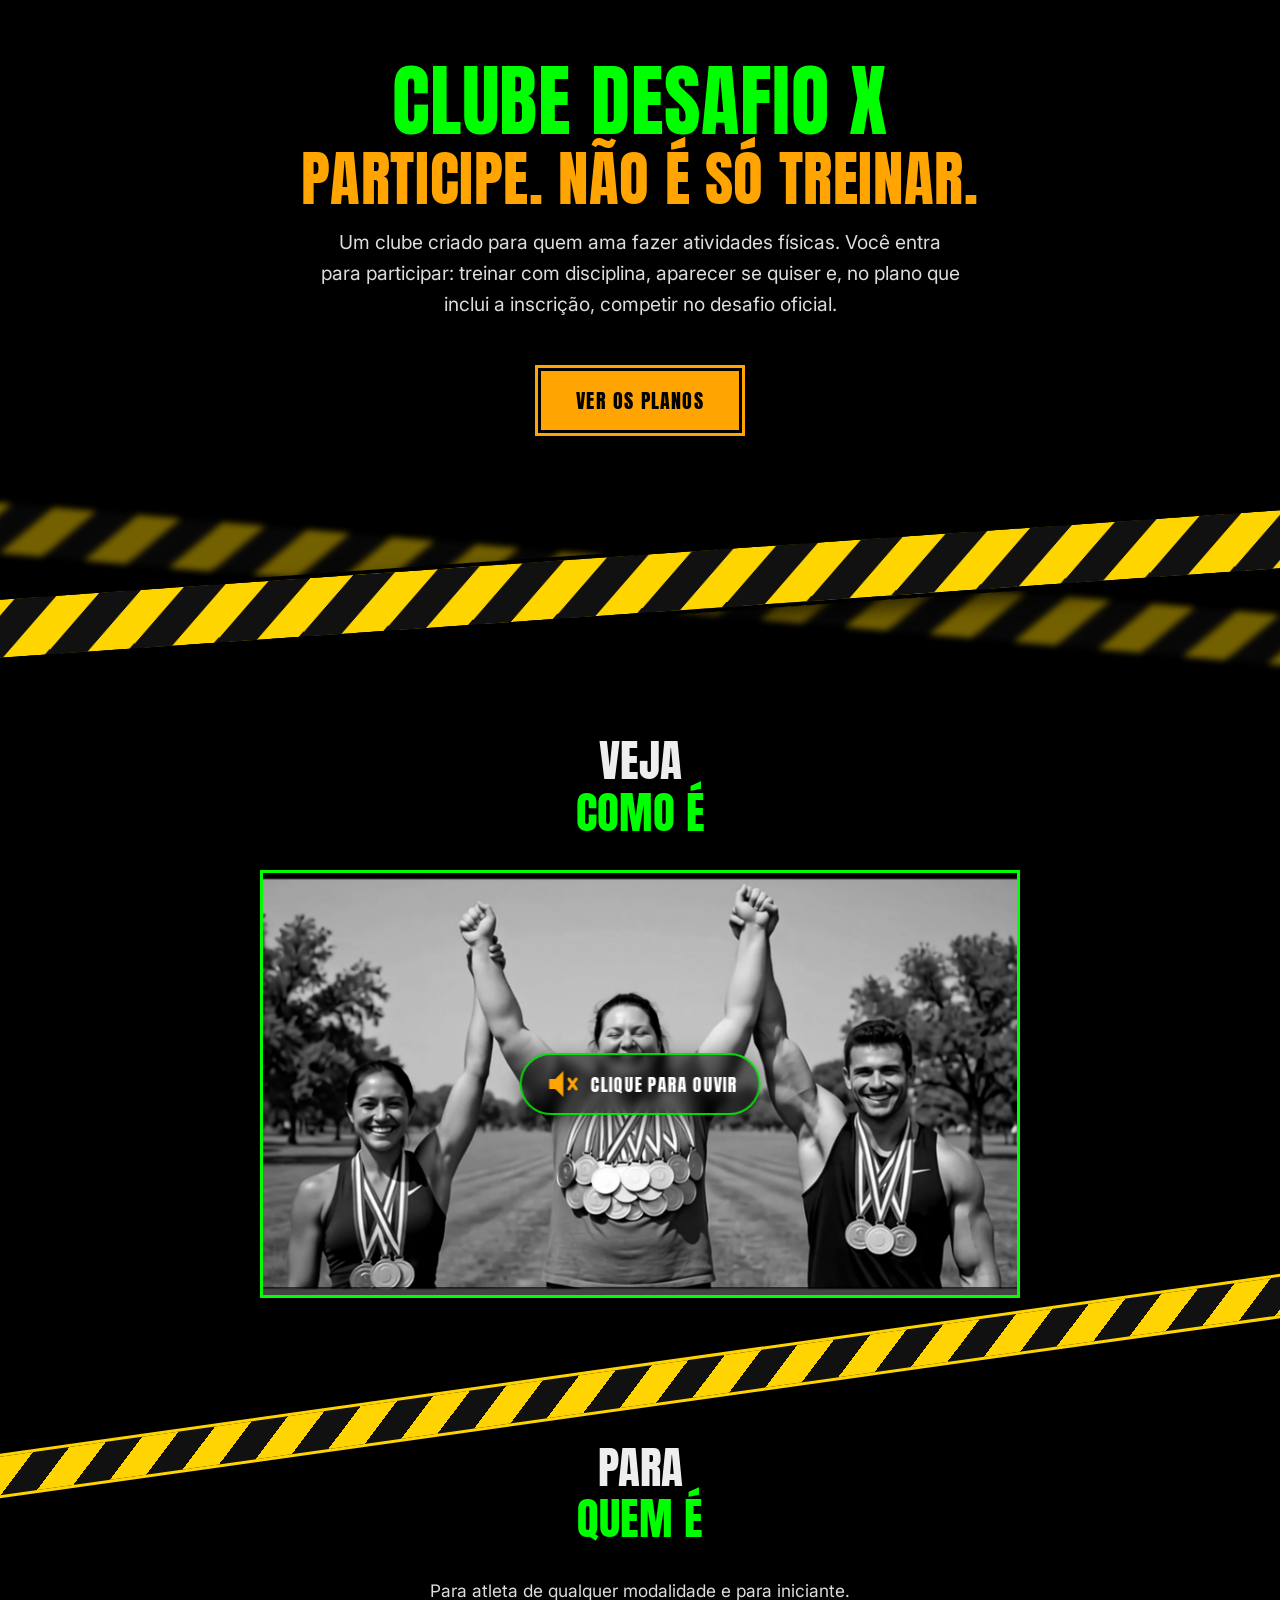
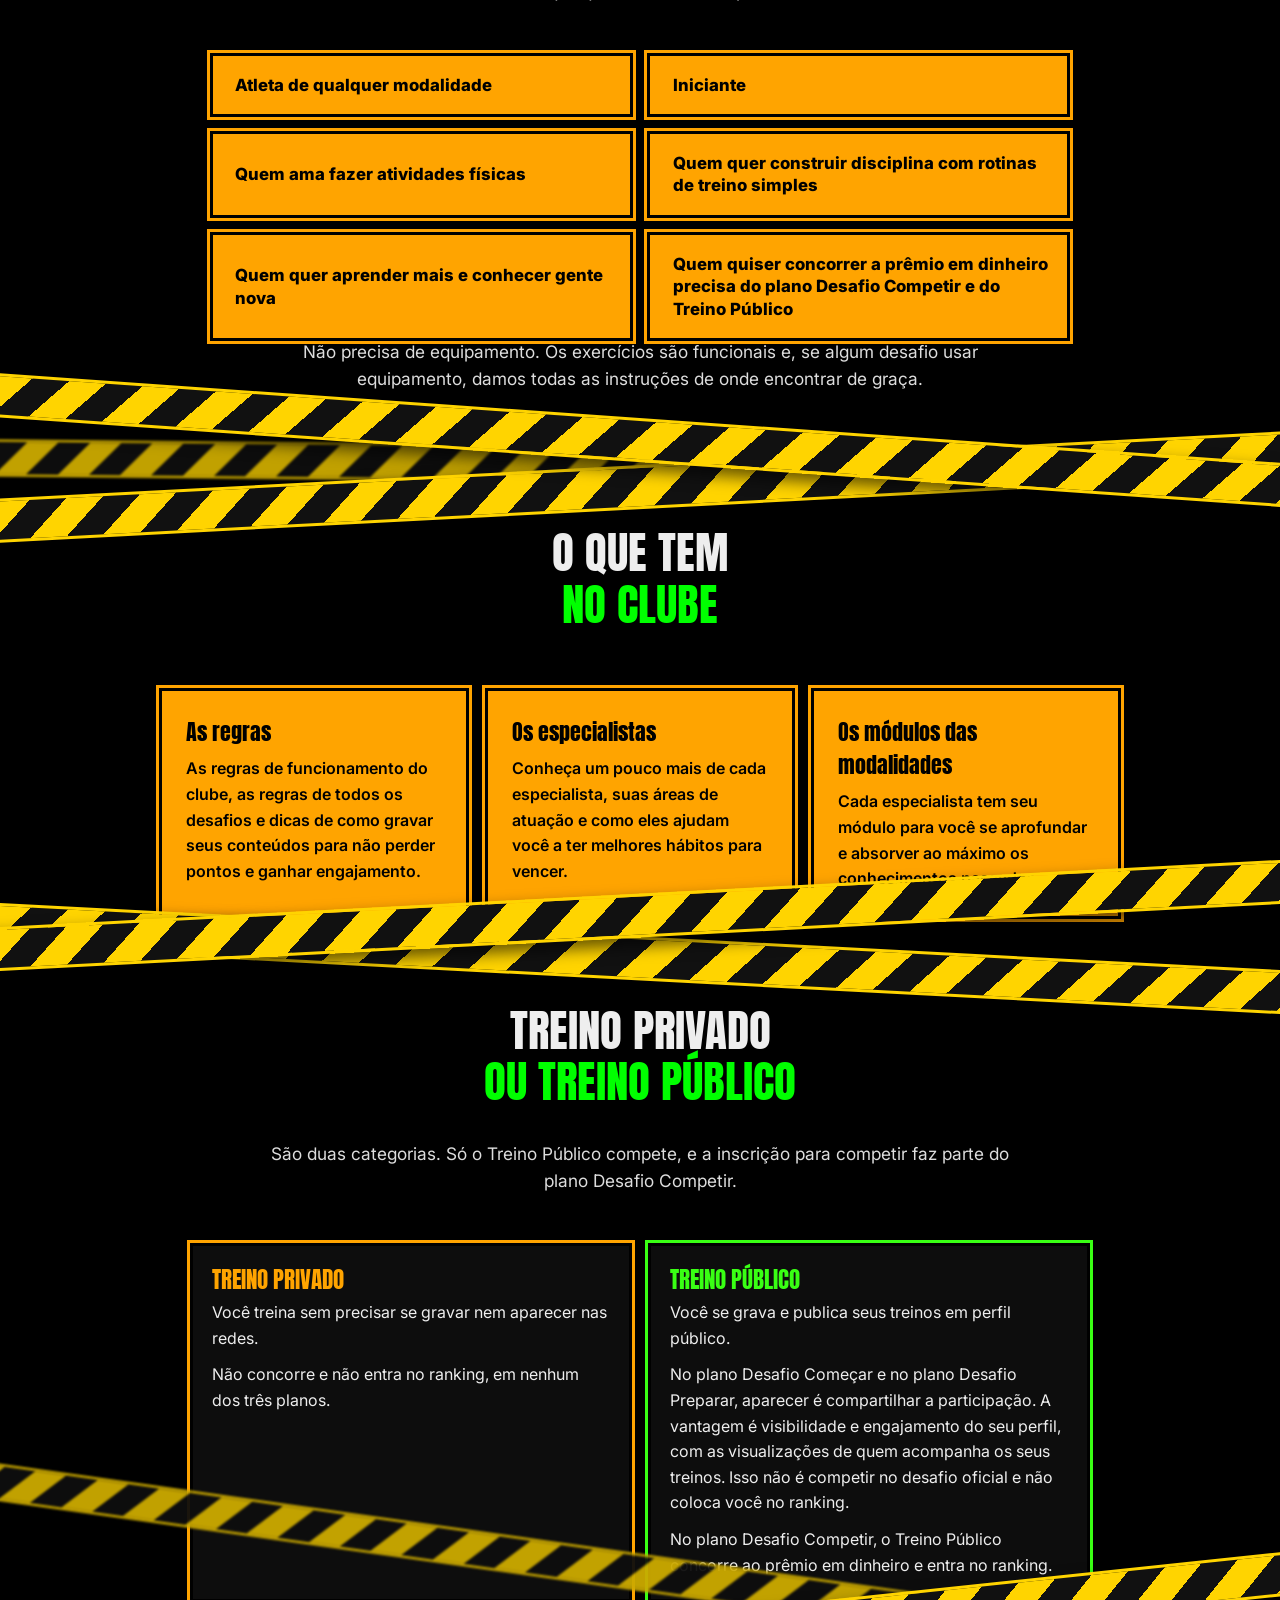
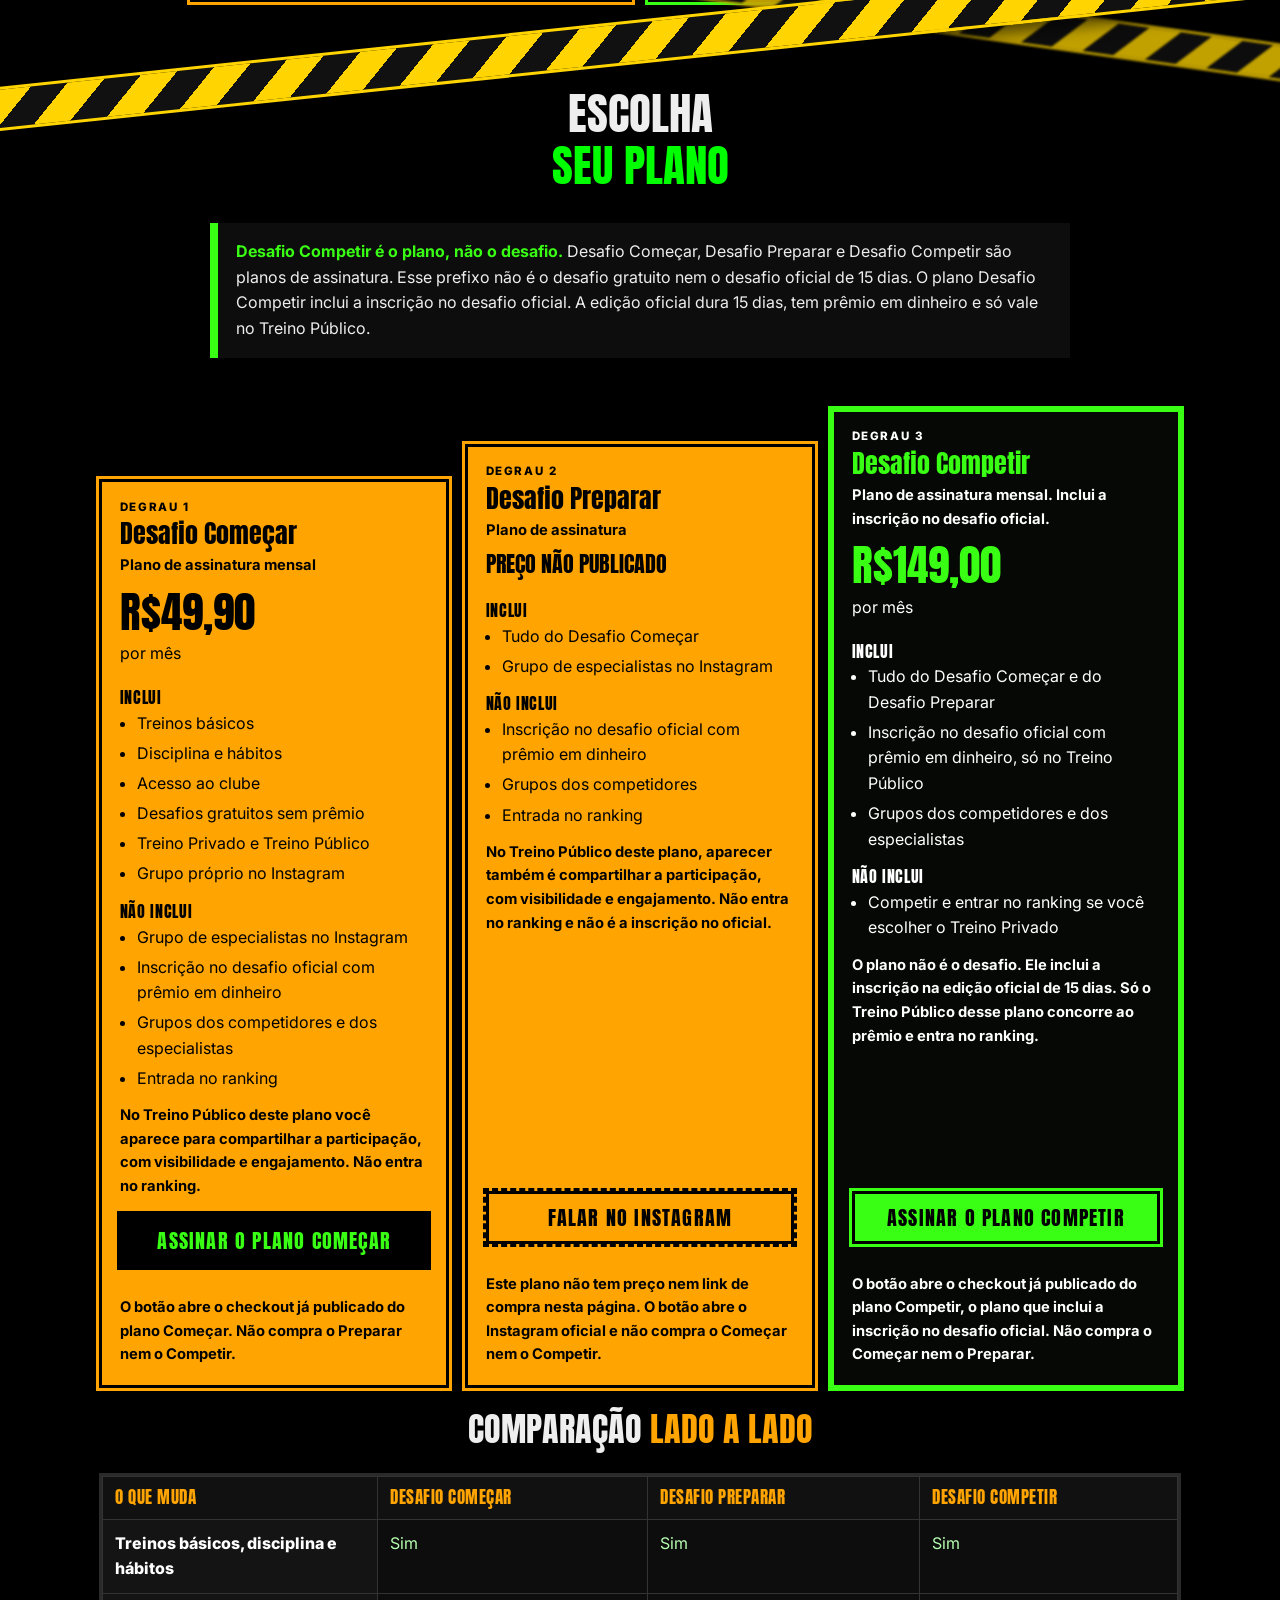
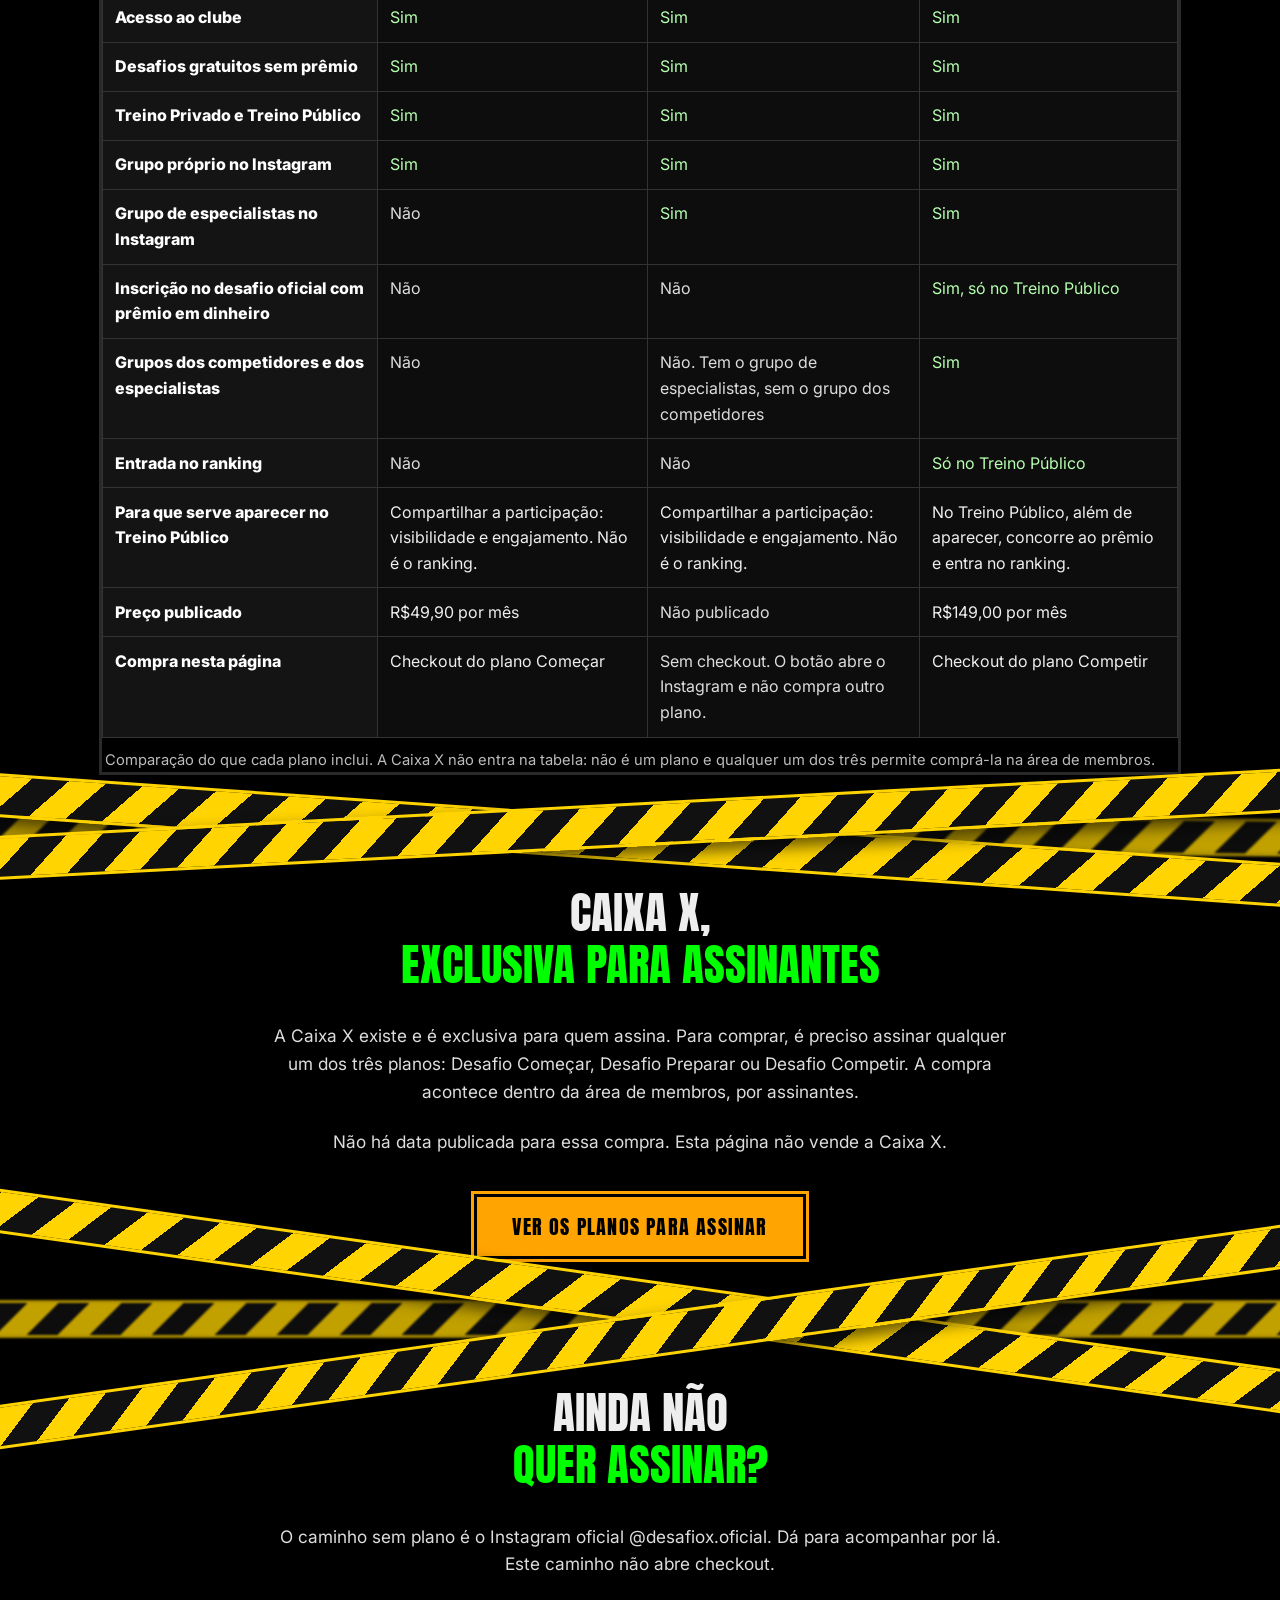
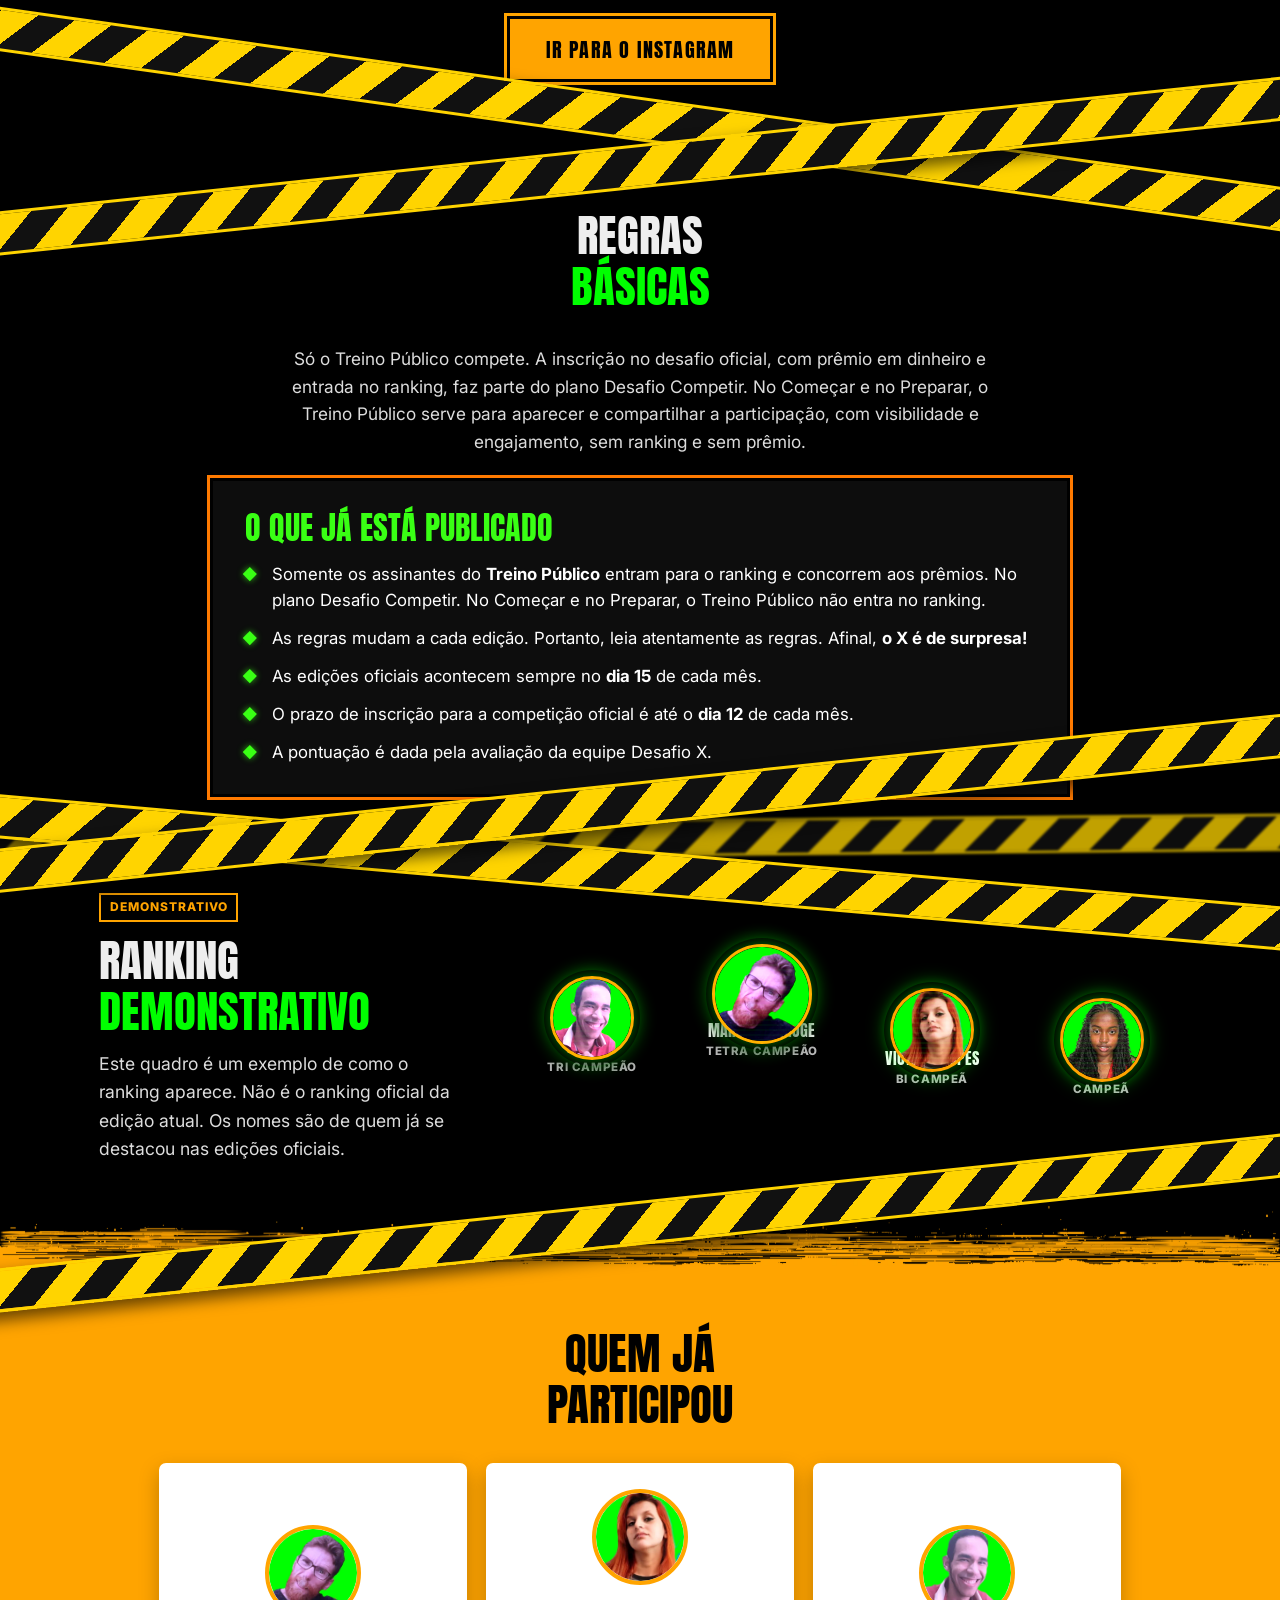
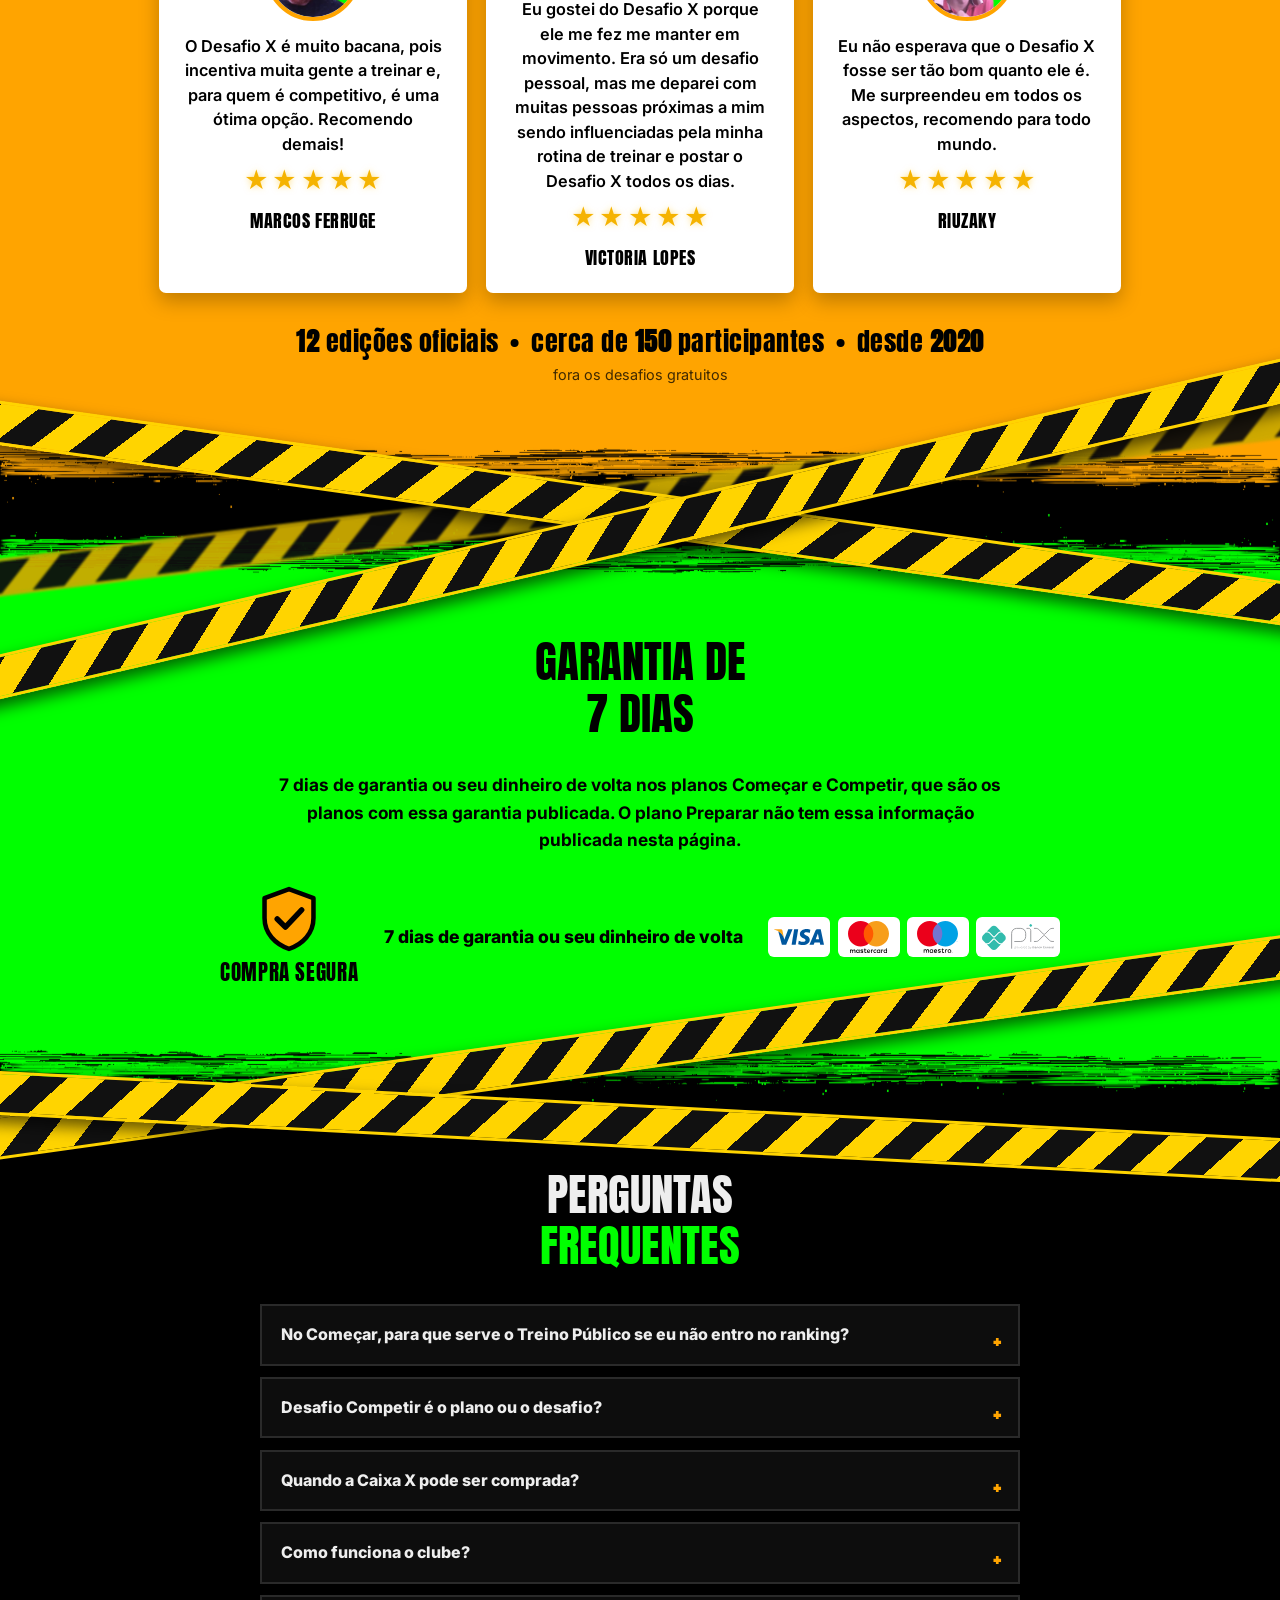
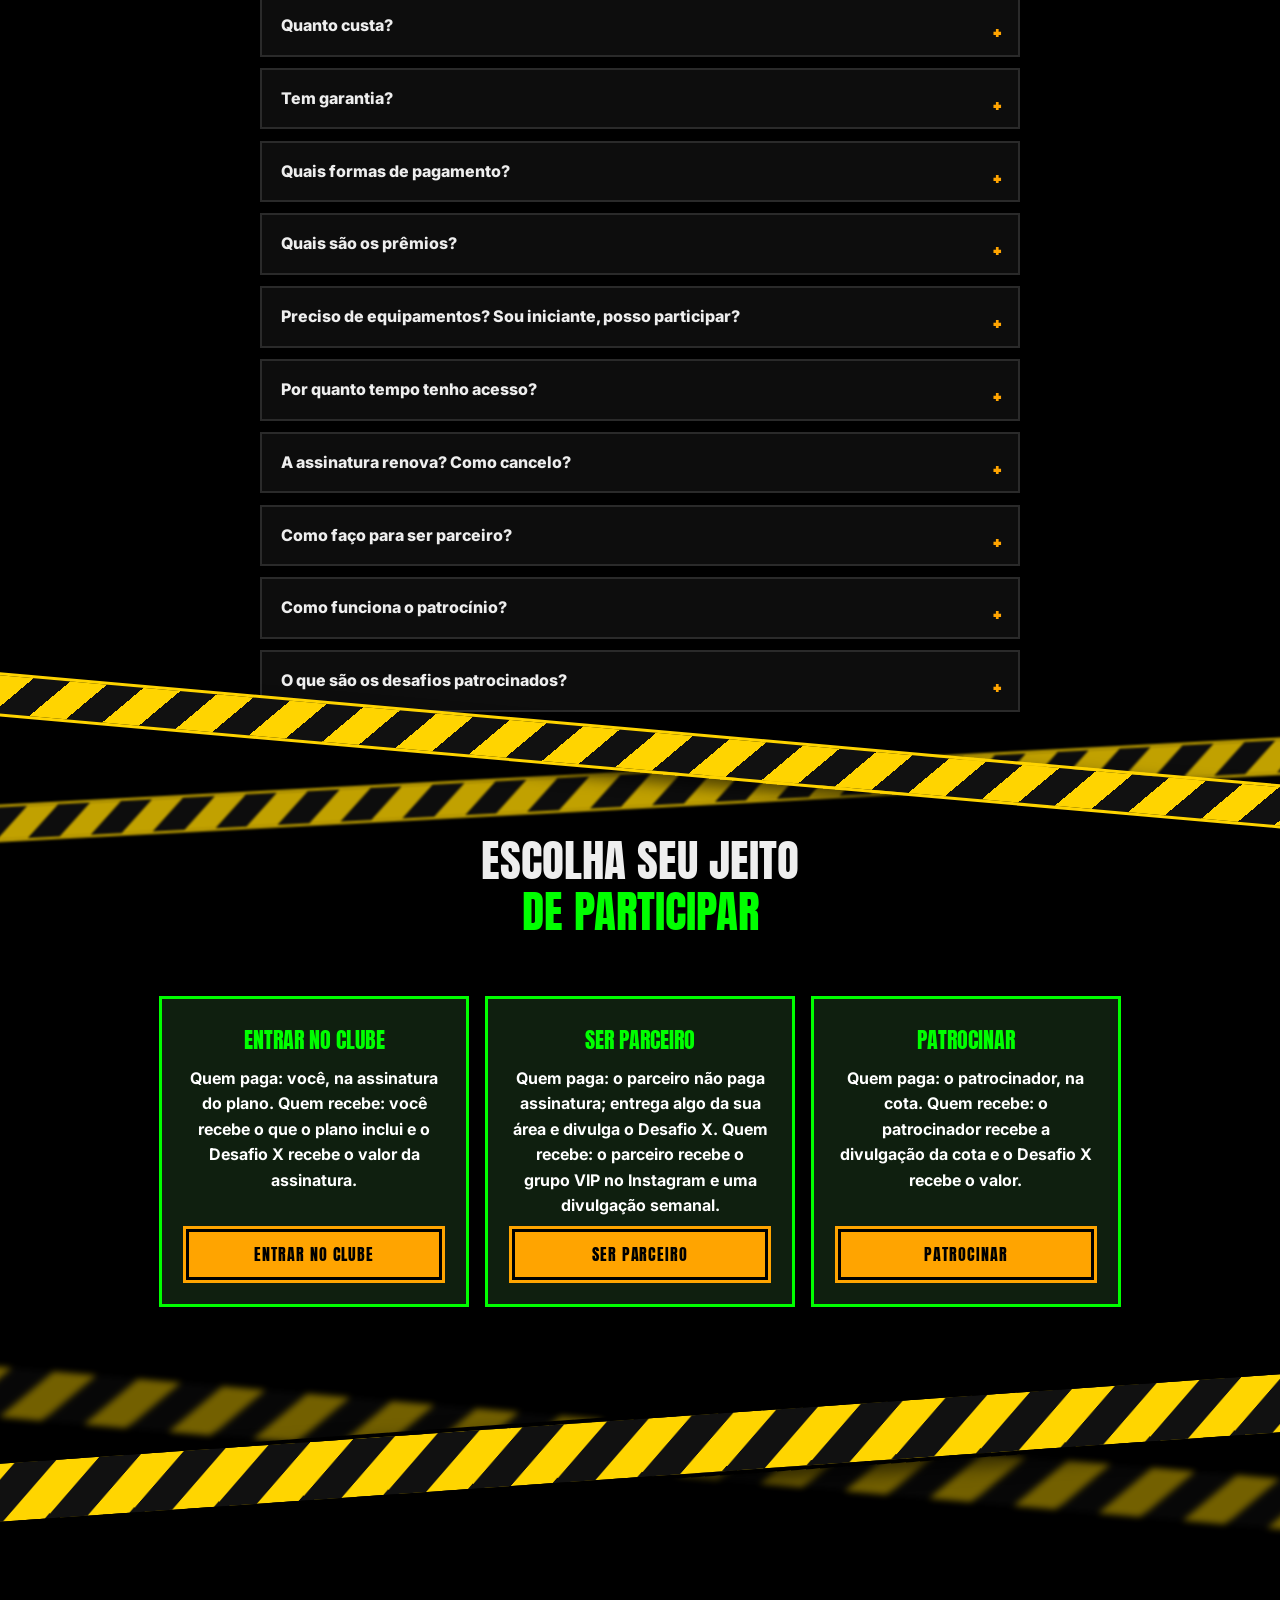
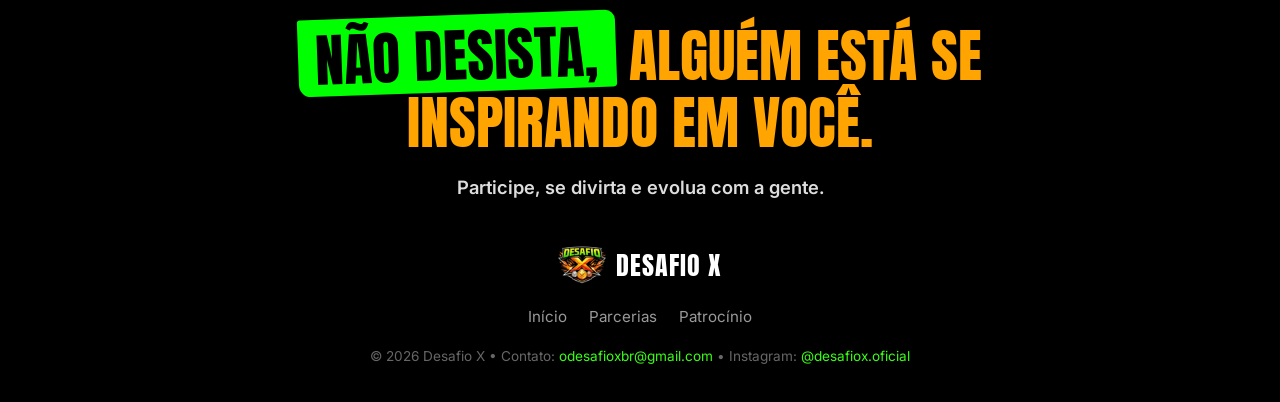
==== commit 59874e7a: "Ajusta o fluxo do clube, o rodapé, as fitas e as cotas. Entrar no clube abre Começar, Preparar e Com" ====
--- a/index.html
+++ b/index.html
@@ -4,16 +4,32 @@
 <meta charset="utf-8">
 <meta name="robots" content="noindex, nofollow">
 <meta name="viewport" content="width=device-width,initial-scale=1">
-<title>Clube Desafio X — participe, não só treine</title>
+<title>Clube Desafio X</title>
   <link rel="icon" type="image/png" href="assets/favicon.png">
   <link rel="icon" href="favicon.ico" sizes="any">
   <link rel="apple-touch-icon" href="assets/apple-touch-icon.png">
-<meta name="description" content="Clube Desafio X: participe, não só treine. Planos Desafio Começar (R$49,90/mês), Desafio Preparar e Desafio Competir (R$149,00/mês). Garantia de 7 dias nos planos Começar e Competir.">
-<meta property="og:title" content="Clube Desafio X"><meta property="og:image" content="https://odesafioxbr-hub.github.io/assets/og-desafiox.png"><meta property="og:image:width" content="1200"><meta property="og:image:height" content="630"><meta name="twitter:card" content="summary_large_image"><meta name="twitter:image" content="https://odesafioxbr-hub.github.io/assets/og-desafiox.png"><meta property="og:description" content="Clube Desafio X: participe, não só treine. Planos Desafio Começar (R$49,90/mês), Desafio Preparar e Desafio Competir (R$149,00/mês).">
+<link rel="canonical" href="https://odesafiox.com.br/">
+<meta name="description" content="Conheça o Clube Desafio X, descubra como funciona e escolha seu jeito de participar.">
+<meta property="og:type" content="website">
+<meta property="og:locale" content="pt_BR">
+<meta property="og:url" content="https://odesafiox.com.br/">
+<meta property="og:title" content="Clube Desafio X">
+<meta property="og:description" content="Conheça o Clube Desafio X, descubra como funciona e escolha seu jeito de participar.">
+<meta property="og:image" content="https://odesafiox.com.br/assets/og-clube-conheca.png">
+<meta property="og:image:secure_url" content="https://odesafiox.com.br/assets/og-clube-conheca.png">
+<meta property="og:image:type" content="image/png">
+<meta property="og:image:width" content="1200">
+<meta property="og:image:height" content="630">
+<meta property="og:image:alt" content="Clube Desafio X. Conheça o clube.">
+<meta name="twitter:card" content="summary_large_image">
+<meta name="twitter:title" content="Clube Desafio X">
+<meta name="twitter:description" content="Conheça o Clube Desafio X, descubra como funciona e escolha seu jeito de participar.">
+<meta name="twitter:image" content="https://odesafiox.com.br/assets/og-clube-conheca.png">
+<meta name="twitter:image:alt" content="Clube Desafio X. Conheça o clube.">
 <meta name="theme-color" content="#000000">
 <link rel="preconnect" href="https://fonts.googleapis.com"><link rel="preconnect" href="https://fonts.gstatic.com" crossorigin>
 <link href="https://fonts.googleapis.com/css2?family=Anton&family=Inter:wght@400;600;800&display=swap" rel="stylesheet">
-<link rel="stylesheet" href="css/style.css?v=104">
+<link rel="stylesheet" href="css/style.css?v=105">
 </head>
 <body class="home">
 <a class="skip" href="#veja-como-e">Ir para o conteúdo</a>
@@ -309,7 +325,7 @@
 <img class="brush bot" src="assets/pincel-laranja-base.webp" alt="" aria-hidden="true" width="2400" height="90">
 </div>
 
-<div class="seam s2" aria-hidden="true"><span class="tp k c"></span><span class="tp f a"></span><span class="tp f b"></span></div>
+<div class="seam s2 fixa" aria-hidden="true"><span class="tp k c"></span><span class="tp f a"></span><span class="tp f b"></span></div>
 
 <div class="blk blk-green">
 <img class="brush" src="assets/pincel-verde-topo.webp" alt="" aria-hidden="true" width="2400" height="90">
@@ -400,7 +416,13 @@
     <article class="card esc">
       <h3>Entrar no clube</h3>
       <p class="linha">Quem paga: você, na assinatura do plano. Quem recebe: você recebe o que o plano inclui e o Desafio X recebe o valor da assinatura.</p>
-      <a class="btn" href="#planos">Entrar no clube</a>
+      <button type="button" class="btn" id="entrar-abrir" aria-expanded="false" aria-controls="entrar-opcoes">Entrar no clube</button>
+      <div id="entrar-opcoes" class="entrar-opcoes" hidden>
+        <a class="btn" href="https://pay.kiwify.com.br/g9sPenn" target="_blank" rel="noopener">Plano Começar<span class="sr">. Abre o checkout publicado em nova aba.</span></a>
+        <button type="button" class="btn sem-compra" aria-describedby="prep-sem-link">Plano Preparar</button>
+        <p id="prep-sem-link" class="nota">Sem link de compra publicado. Este botão não abre checkout.</p>
+        <a class="btn" href="https://pay.kiwify.com.br/NEKeM38" target="_blank" rel="noopener">Plano Competir<span class="sr">. Abre o checkout publicado em nova aba.</span></a>
+      </div>
     </article>
     <article class="card esc">
       <h3>Ser parceiro</h3>
@@ -421,7 +443,6 @@
   <div class="rib front"><div class="rib-track"></div></div>
 </div>
 <footer class="rod">
-  <a class="faq-btn" href="#perguntas-frequentes">Perguntas frequentes</a>
   <p class="rod-frase"><span class="rod-pincel">Não desista,</span> <em>alguém está se inspirando em você.</em></p>
   <p class="rod-sub">Participe, se divirta e evolua com a gente.</p>
   <div class="rod-marca"><img src="assets/favicon.png" alt="" width="48" height="48"><b>Desafio X</b></div>
@@ -429,7 +450,6 @@
     <a href="index.html">Início</a>
     <a href="parcerias.html">Parcerias</a>
     <a href="patrocinio.html">Patrocínio</a>
-    <a href="https://instagram.com/desafiox.oficial" target="_blank" rel="noopener">@desafiox.oficial</a>
   </nav>
   <p class="rod-copy">© 2026 Desafio X • Contato: <a href="mailto:odesafioxbr@gmail.com">odesafioxbr@gmail.com</a> • Instagram: <a href="https://www.instagram.com/desafiox.oficial/" target="_blank" rel="noopener">@desafiox.oficial</a></p>
 </footer>
@@ -447,7 +467,23 @@
 });
 </script>
 <script src="js/neon.js?v=95" defer></script>
-<script src="js/fitas.js?v=95" defer></script>
+<script src="js/fitas.js?v=106" defer></script>
+<script>
+(function(){
+  var b=document.getElementById('entrar-abrir'),p=document.getElementById('entrar-opcoes');
+  if(!b||!p)return;
+  function setAberto(on){
+    b.setAttribute('aria-expanded',on?'true':'false');
+    p.hidden=!on;
+    if(on){var f=p.querySelector('a,button');if(f)f.focus();}
+    else b.focus();
+  }
+  b.addEventListener('click',function(){setAberto(b.getAttribute('aria-expanded')!=='true');});
+  document.addEventListener('keydown',function(e){
+    if(e.key==='Escape'&&b.getAttribute('aria-expanded')==='true'){e.preventDefault();setAberto(false);}
+  });
+})();
+</script>
 <script src="js/player.js" defer></script>
 <script>document.querySelectorAll('.dep').forEach(function(c){c.addEventListener('touchstart',function(){document.querySelectorAll('.dep.on').forEach(function(o){if(o!==c)o.classList.remove('on')});c.classList.add('on')},{passive:true})});</script>
 </body>
--- a/css/style.css
+++ b/css/style.css
@@ -94,6 +94,10 @@
 .seam .tp.k{--s:.85;filter:blur(1.5px) brightness(.8);opacity:.95;z-index:1}
 .s1 .a{--r:-3deg}
 .s2 .c{--r:-8deg}.s2 .f.a{--r:7deg}.s2 .f.b{--r:-1deg}
+/* transição Quem já participou → Garantia: as três fitas ficam inclinadas e o script não recalcula */
+.seam.s2.fixa .tp.k{--r:-7deg;--y:-12px}
+.seam.s2.fixa .tp.f.a{--r:8deg;--y:2px}
+.seam.s2.fixa .tp.f.b{--r:-13deg;--y:18px}
 .s3 .a{--r:7deg}.s3 .b{--r:-7deg}
 .s4 .k.a{--r:8deg}.s4 .f.a{--r:-6deg}
 .s5 .a{--r:-7deg}.s5 .b{--r:6deg}.s5 .c{--r:1deg}
@@ -453,6 +457,11 @@
 .home .esc .linha{font-weight:700;color:#fff}
 .home .btn:focus-visible,.home .faq-btn:focus-visible{outline:3px solid #fff;outline-offset:3px}
 .home a.faq-btn{text-decoration:none;color:#fff}
+.home .entrar-opcoes{display:flex;flex-direction:column;align-items:stretch;gap:.55rem;width:100%;margin-top:.75rem}
+.home .entrar-opcoes[hidden]{display:none}
+.home .entrar-opcoes .btn{max-width:none}
+.home .entrar-opcoes .nota{color:#ddd;font-size:.88rem;font-weight:700;margin:0;text-align:center}
+.home .entrar-opcoes .btn.sem-compra{background:transparent;color:#fff;outline:3px dashed #ffa400}
 @media(max-width:800px){
  .home .stair{grid-template-columns:1fr;max-width:520px}
  .home .step.s1,.home .step.s2{padding-top:0}
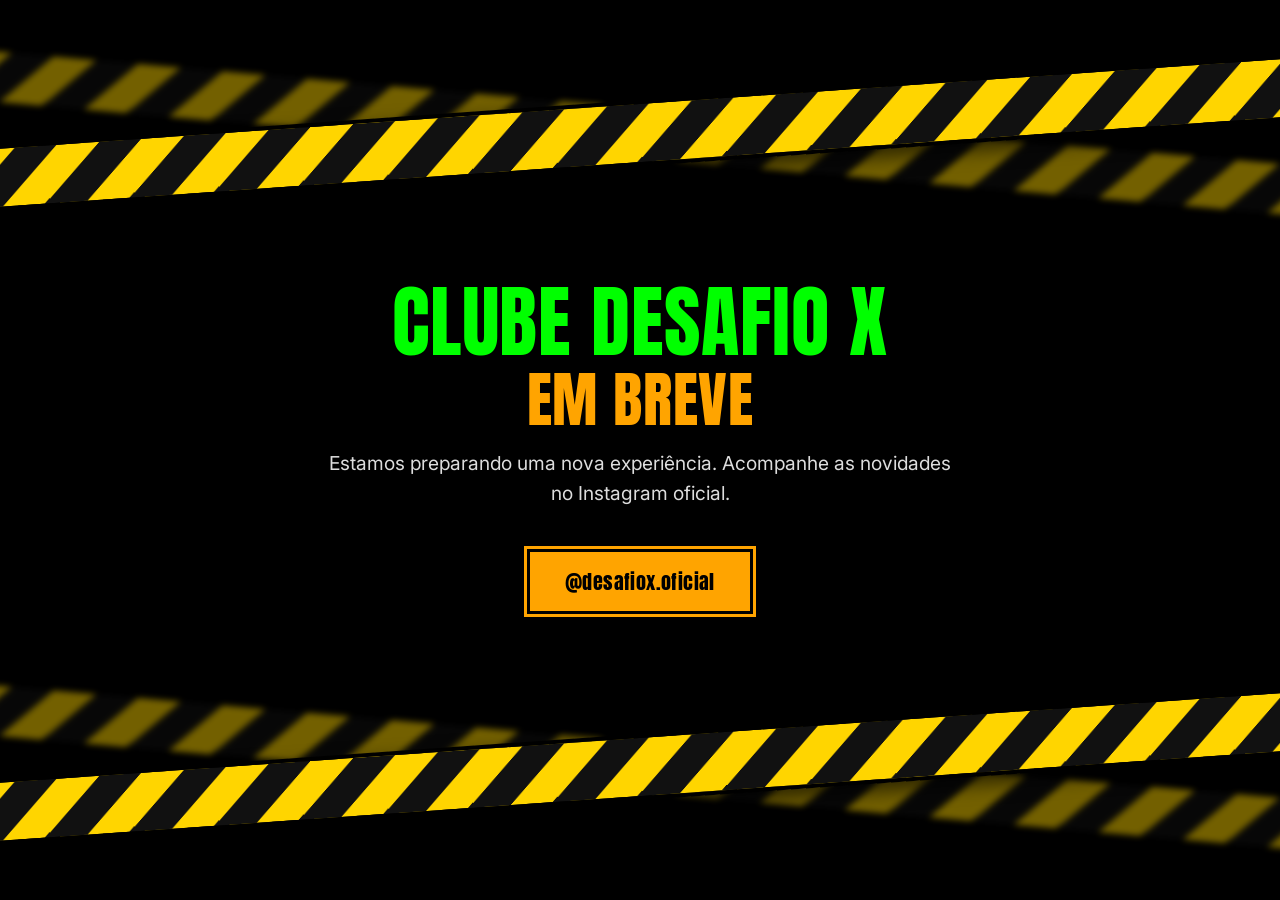
==== commit 5a755700: "Publica a capa Em breve no lugar da home. Quem abre o domínio encontra só o aviso, com a fita da mar" ====
--- a/index.html
+++ b/index.html
@@ -1,490 +1,62 @@
 <!doctype html>
-<html lang="pt-BR" class="js">
+<html lang="pt-BR">
 <head>
 <meta charset="utf-8">
 <meta name="robots" content="noindex, nofollow">
 <meta name="viewport" content="width=device-width,initial-scale=1">
-<title>Clube Desafio X</title>
-  <link rel="icon" type="image/png" href="assets/favicon.png">
-  <link rel="icon" href="favicon.ico" sizes="any">
-  <link rel="apple-touch-icon" href="assets/apple-touch-icon.png">
+<title>Clube Desafio X — Em breve</title>
+<link rel="icon" type="image/png" href="assets/favicon.png">
+<link rel="icon" href="favicon.ico" sizes="any">
+<link rel="apple-touch-icon" href="assets/apple-touch-icon.png">
 <link rel="canonical" href="https://odesafiox.com.br/">
-<meta name="description" content="Conheça o Clube Desafio X, descubra como funciona e escolha seu jeito de participar.">
+<meta name="description" content="Clube Desafio X — Em breve. Estamos preparando uma nova experiência. Acompanhe as novidades no Instagram oficial.">
 <meta property="og:type" content="website">
 <meta property="og:locale" content="pt_BR">
 <meta property="og:url" content="https://odesafiox.com.br/">
-<meta property="og:title" content="Clube Desafio X">
-<meta property="og:description" content="Conheça o Clube Desafio X, descubra como funciona e escolha seu jeito de participar.">
+<meta property="og:title" content="Clube Desafio X — Em breve">
+<meta property="og:description" content="Estamos preparando uma nova experiência. Acompanhe as novidades no Instagram oficial.">
 <meta property="og:image" content="https://odesafiox.com.br/assets/og-clube-conheca.png">
 <meta property="og:image:secure_url" content="https://odesafiox.com.br/assets/og-clube-conheca.png">
 <meta property="og:image:type" content="image/png">
 <meta property="og:image:width" content="1200">
 <meta property="og:image:height" content="630">
-<meta property="og:image:alt" content="Clube Desafio X. Conheça o clube.">
+<meta property="og:image:alt" content="Clube Desafio X — Em breve.">
 <meta name="twitter:card" content="summary_large_image">
-<meta name="twitter:title" content="Clube Desafio X">
-<meta name="twitter:description" content="Conheça o Clube Desafio X, descubra como funciona e escolha seu jeito de participar.">
+<meta name="twitter:title" content="Clube Desafio X — Em breve">
+<meta name="twitter:description" content="Estamos preparando uma nova experiência. Acompanhe as novidades no Instagram oficial.">
 <meta name="twitter:image" content="https://odesafiox.com.br/assets/og-clube-conheca.png">
-<meta name="twitter:image:alt" content="Clube Desafio X. Conheça o clube.">
+<meta name="twitter:image:alt" content="Clube Desafio X — Em breve.">
 <meta name="theme-color" content="#000000">
-<link rel="preconnect" href="https://fonts.googleapis.com"><link rel="preconnect" href="https://fonts.gstatic.com" crossorigin>
+<link rel="preconnect" href="https://fonts.googleapis.com">
+<link rel="preconnect" href="https://fonts.gstatic.com" crossorigin>
 <link href="https://fonts.googleapis.com/css2?family=Anton&family=Inter:wght@400;600;800&display=swap" rel="stylesheet">
 <link rel="stylesheet" href="css/style.css?v=105">
+<style>
+body.embreve{min-height:100vh;display:flex;flex-direction:column}
+body.embreve main{flex:1;display:flex;flex-direction:column;justify-content:center}
+body.embreve .ribbons{margin-top:0;z-index:1}
+body.embreve .hero{position:relative;z-index:2;background:#000;padding-top:2.6rem;padding-bottom:2.6rem}
+body.embreve .lead{margin-bottom:1.5rem;font-size:1.2rem;line-height:1.55}
+body.embreve .btn{text-transform:none;letter-spacing:.02em}
+body.embreve .btn:focus-visible{outline:3px solid #fff;outline-offset:3px}
+body.embreve .sr{position:absolute;width:1px;height:1px;padding:0;margin:-1px;overflow:hidden;clip:rect(0,0,0,0);white-space:nowrap;border:0}
+</style>
 </head>
-<body class="home">
-<a class="skip" href="#veja-como-e">Ir para o conteúdo</a>
-
-<main id="topo">
-<section class="hero">
-  <h1><span class="spray">Clube Desafio X</span> <em>Participe. Não é só treinar.</em></h1>
-  <p class="lead">Um clube criado para quem ama fazer atividades físicas. Você entra para participar: treinar com disciplina, aparecer se quiser e, no plano que inclui a inscrição, competir no desafio oficial.</p>
-  <a class="btn" href="#planos">Ver os planos</a>
-</section>
-
+<body class="embreve">
+<main>
 <div class="ribbons" aria-hidden="true">
   <div class="rib back"><div class="rib-track"></div></div>
   <div class="rib front"><div class="rib-track"></div></div>
 </div>
-
-<section id="veja-como-e" class="sec">
-  <h2 class="graf">Veja <b>como é</b></h2>
-  <div class="video vplayer"><video muted autoplay loop playsinline preload="auto" disablepictureinpicture controlslist="nodownload noplaybackrate nofullscreen" poster="assets/video/poster.webp"><source src="assets/video/desafiox_vendas.mp4?v=13" type="video/mp4">Seu navegador não suporta vídeo.</video><button class="vplay" type="button" aria-label="Ativar o som e assistir do início"><span class="vsound"><svg viewBox="0 0 24 24" aria-hidden="true"><path d="M3 9v6h4l5 5V4L7 9H3z"/><path d="M16.5 8.5l5 7M21.5 8.5l-5 7" stroke-width="2.2" stroke-linecap="round" fill="none"/></svg><b>Clique para ouvir</b></span></button><div class="vbar" aria-hidden="true"><i></i></div></div>
+<section class="hero">
+  <h1><span class="spray">Clube Desafio X</span> <em>Em breve</em></h1>
+  <p class="lead">Estamos preparando uma nova experiência. Acompanhe as novidades no Instagram oficial.</p>
+  <a class="btn" href="https://www.instagram.com/desafiox.oficial/" target="_blank" rel="noopener">@desafiox.oficial<span class="sr"> (abre em nova aba)</span></a>
 </section>
-
-<div class="seam s1" aria-hidden="true"><span class="tp f a"></span></div>
-
-<section id="para-quem-e" class="sec">
-  <h2 class="graf">Para <b>quem é</b></h2>
-  <p class="sec-lead">Para atleta de qualquer modalidade e para iniciante.</p>
-  <ul class="checks rev">
-    <li>Atleta de qualquer modalidade</li>
-    <li>Iniciante</li>
-    <li>Quem ama fazer atividades físicas</li>
-    <li>Quem quer construir disciplina com rotinas de treino simples</li>
-    <li>Quem quer aprender mais e conhecer gente nova</li>
-    <li>Quem quiser concorrer a prêmio em dinheiro precisa do plano Desafio Competir e do Treino Público</li>
-  </ul>
-  <p class="sec-lead" style="margin-top:1.4rem">Não precisa de equipamento. Os exercícios são funcionais e, se algum desafio usar equipamento, damos todas as instruções de onde encontrar de graça.</p>
-</section>
-
-<div class="seam s2" aria-hidden="true"><span class="tp k c"></span><span class="tp f a"></span><span class="tp f b"></span></div>
-
-<section id="o-que-tem-no-clube" class="sec">
-  <h2 class="graf">O que tem <b>no clube</b></h2>
-  <div class="features rev">
-    <div class="card"><h3>As regras</h3><p>As regras de funcionamento do clube, as regras de todos os desafios e dicas de como gravar seus conteúdos para não perder pontos e ganhar engajamento.</p></div>
-    <div class="card"><h3>Os especialistas</h3><p>Conheça um pouco mais de cada especialista, suas áreas de atuação e como eles ajudam você a ter melhores hábitos para vencer.</p></div>
-    <div class="card"><h3>Os módulos das modalidades</h3><p>Cada especialista tem seu módulo para você se aprofundar e absorver ao máximo os conhecimentos passados.</p></div>
-  </div>
-</section>
-
-<div class="seam s3" aria-hidden="true"><span class="tp f a"></span><span class="tp f b"></span></div>
-
-<section id="treino-privado-ou-publico" class="sec">
-  <h2 class="graf">Treino Privado <b>ou Treino Público</b></h2>
-  <p class="sec-lead">São duas categorias. Só o Treino Público compete, e a inscrição para competir faz parte do plano Desafio Competir.</p>
-  <div class="treino-grid rev">
-    <article class="card treino privado">
-      <h3>Treino Privado</h3>
-      <p>Você treina sem precisar se gravar nem aparecer nas redes.</p>
-      <p>Não concorre e não entra no ranking, em nenhum dos três planos.</p>
-    </article>
-    <article class="card treino publico">
-      <h3>Treino Público</h3>
-      <p>Você se grava e publica seus treinos em perfil público.</p>
-      <p>No plano Desafio Começar e no plano Desafio Preparar, aparecer é compartilhar a participação. A vantagem é visibilidade e engajamento do seu perfil, com as visualizações de quem acompanha os seus treinos. Isso não é competir no desafio oficial e não coloca você no ranking.</p>
-      <p>No plano Desafio Competir, o Treino Público concorre ao prêmio em dinheiro e entra no ranking.</p>
-    </article>
-  </div>
-</section>
-
-<div class="seam s4" aria-hidden="true"><span class="tp k a"></span><span class="tp f a"></span></div>
-
-<section id="planos" class="sec">
-  <h2 class="graf">Escolha <b>seu plano</b></h2>
-  <div class="aviso">
-    <p><b>Desafio Competir é o plano, não o desafio.</b> Desafio Começar, Desafio Preparar e Desafio Competir são planos de assinatura. Esse prefixo não é o desafio gratuito nem o desafio oficial de 15 dias. O plano Desafio Competir inclui a inscrição no desafio oficial. A edição oficial dura 15 dias, tem prêmio em dinheiro e só vale no Treino Público.</p>
-  </div>
-  <div class="stair rev">
-    <div class="step s1">
-      <article class="card plan">
-        <p class="step-k">Degrau 1</p>
-        <h3 class="pl">Desafio Começar</h3>
-        <p class="tipo">Plano de assinatura mensal</p>
-        <p class="big-price">R$49,90</p>
-        <p>por mês</p>
-        <div class="pdesc">
-          <h4>Inclui</h4>
-          <ul>
-            <li>Treinos básicos</li>
-            <li>Disciplina e hábitos</li>
-            <li>Acesso ao clube</li>
-            <li>Desafios gratuitos sem prêmio</li>
-            <li>Treino Privado e Treino Público</li>
-            <li>Grupo próprio no Instagram</li>
-          </ul>
-          <h4>Não inclui</h4>
-          <ul>
-            <li>Grupo de especialistas no Instagram</li>
-            <li>Inscrição no desafio oficial com prêmio em dinheiro</li>
-            <li>Grupos dos competidores e dos especialistas</li>
-            <li>Entrada no ranking</li>
-          </ul>
-          <p class="nota">No Treino Público deste plano você aparece para compartilhar a participação, com visibilidade e engajamento. Não entra no ranking.</p>
-        </div>
-        <a class="btn" href="https://pay.kiwify.com.br/g9sPenn" target="_blank" rel="noopener">Assinar o plano Começar<span class="sr"> por R$49,90 por mês. Abre o checkout publicado deste plano em nova aba. Não compra o Preparar nem o Competir.</span></a>
-        <p class="nota">O botão abre o checkout já publicado do plano Começar. Não compra o Preparar nem o Competir.</p>
-      </article>
-    </div>
-    <div class="step s2">
-      <article class="card plan">
-        <p class="step-k">Degrau 2</p>
-        <h3 class="pl">Desafio Preparar</h3>
-        <p class="tipo">Plano de assinatura</p>
-        <p class="price-miss">Preço não publicado</p>
-        <div class="pdesc">
-          <h4>Inclui</h4>
-          <ul>
-            <li>Tudo do Desafio Começar</li>
-            <li>Grupo de especialistas no Instagram</li>
-          </ul>
-          <h4>Não inclui</h4>
-          <ul>
-            <li>Inscrição no desafio oficial com prêmio em dinheiro</li>
-            <li>Grupos dos competidores</li>
-            <li>Entrada no ranking</li>
-          </ul>
-          <p class="nota">No Treino Público deste plano, aparecer também é compartilhar a participação, com visibilidade e engajamento. Não entra no ranking e não é a inscrição no oficial.</p>
-        </div>
-        <a class="btn sem-compra" href="https://www.instagram.com/desafiox.oficial/" target="_blank" rel="noopener">Falar no Instagram<span class="sr"> sobre o plano Preparar. Não há checkout publicado. Abre em nova aba e não compra outro plano.</span></a>
-        <p class="nota">Este plano não tem preço nem link de compra nesta página. O botão abre o Instagram oficial e não compra o Começar nem o Competir.</p>
-      </article>
-    </div>
-    <div class="step s3">
-      <article class="card plan hot">
-        <p class="step-k">Degrau 3</p>
-        <h3 class="pl">Desafio Competir</h3>
-        <p class="tipo">Plano de assinatura mensal. Inclui a inscrição no desafio oficial.</p>
-        <p class="big-price">R$149,00</p>
-        <p>por mês</p>
-        <div class="pdesc">
-          <h4>Inclui</h4>
-          <ul>
-            <li>Tudo do Desafio Começar e do Desafio Preparar</li>
-            <li>Inscrição no desafio oficial com prêmio em dinheiro, só no Treino Público</li>
-            <li>Grupos dos competidores e dos especialistas</li>
-          </ul>
-          <h4>Não inclui</h4>
-          <ul>
-            <li>Competir e entrar no ranking se você escolher o Treino Privado</li>
-          </ul>
-          <p class="nota">O plano não é o desafio. Ele inclui a inscrição na edição oficial de 15 dias. Só o Treino Público desse plano concorre ao prêmio e entra no ranking.</p>
-        </div>
-        <a class="btn" href="https://pay.kiwify.com.br/NEKeM38" target="_blank" rel="noopener">Assinar o plano Competir<span class="sr"> por R$149,00 por mês. Abre o checkout publicado deste plano em nova aba. Não compra o Começar nem o Preparar.</span></a>
-        <p class="nota">O botão abre o checkout já publicado do plano Competir, o plano que inclui a inscrição no desafio oficial. Não compra o Começar nem o Preparar.</p>
-      </article>
-    </div>
-  </div>
-
-  <h3 class="graf sm">Comparação <b>lado a lado</b></h3>
-  <p class="cmp-hint">No celular, deslize a tabela para o lado.</p>
-  <div class="cmp-wrap" tabindex="0" aria-label="Tabela de comparação dos três planos. Se não couber na tela, deslize para o lado.">
-    <table class="cmp">
-      <caption>Comparação do que cada plano inclui. A Caixa X não entra na tabela: não é um plano e qualquer um dos três permite comprá-la na área de membros.</caption>
-      <thead>
-        <tr>
-          <th scope="col">O que muda</th>
-          <th scope="col">Desafio Começar</th>
-          <th scope="col">Desafio Preparar</th>
-          <th scope="col">Desafio Competir</th>
-        </tr>
-      </thead>
-      <tbody>
-        <tr>
-          <th scope="row">Treinos básicos, disciplina e hábitos</th>
-          <td class="sim">Sim</td><td class="sim">Sim</td><td class="sim">Sim</td>
-        </tr>
-        <tr>
-          <th scope="row">Acesso ao clube</th>
-          <td class="sim">Sim</td><td class="sim">Sim</td><td class="sim">Sim</td>
-        </tr>
-        <tr>
-          <th scope="row">Desafios gratuitos sem prêmio</th>
-          <td class="sim">Sim</td><td class="sim">Sim</td><td class="sim">Sim</td>
-        </tr>
-        <tr>
-          <th scope="row">Treino Privado e Treino Público</th>
-          <td class="sim">Sim</td><td class="sim">Sim</td><td class="sim">Sim</td>
-        </tr>
-        <tr>
-          <th scope="row">Grupo próprio no Instagram</th>
-          <td class="sim">Sim</td><td class="sim">Sim</td><td class="sim">Sim</td>
-        </tr>
-        <tr>
-          <th scope="row">Grupo de especialistas no Instagram</th>
-          <td class="nao">Não</td><td class="sim">Sim</td><td class="sim">Sim</td>
-        </tr>
-        <tr>
-          <th scope="row">Inscrição no desafio oficial com prêmio em dinheiro</th>
-          <td class="nao">Não</td><td class="nao">Não</td><td class="sim">Sim, só no Treino Público</td>
-        </tr>
-        <tr>
-          <th scope="row">Grupos dos competidores e dos especialistas</th>
-          <td class="nao">Não</td><td class="nao">Não. Tem o grupo de especialistas, sem o grupo dos competidores</td><td class="sim">Sim</td>
-        </tr>
-        <tr>
-          <th scope="row">Entrada no ranking</th>
-          <td class="nao">Não</td><td class="nao">Não</td><td class="sim">Só no Treino Público</td>
-        </tr>
-        <tr>
-          <th scope="row">Para que serve aparecer no Treino Público</th>
-          <td>Compartilhar a participação: visibilidade e engajamento. Não é o ranking.</td>
-          <td>Compartilhar a participação: visibilidade e engajamento. Não é o ranking.</td>
-          <td>No Treino Público, além de aparecer, concorre ao prêmio e entra no ranking.</td>
-        </tr>
-        <tr>
-          <th scope="row">Preço publicado</th>
-          <td>R$49,90 por mês</td>
-          <td class="nao">Não publicado</td>
-          <td>R$149,00 por mês</td>
-        </tr>
-        <tr>
-          <th scope="row">Compra nesta página</th>
-          <td>Checkout do plano Começar</td>
-          <td class="nao">Sem checkout. O botão abre o Instagram e não compra outro plano.</td>
-          <td>Checkout do plano Competir</td>
-        </tr>
-      </tbody>
-    </table>
-  </div>
-</section>
-
-<div class="seam s5" aria-hidden="true"><span class="tp f a"></span><span class="tp f b"></span><span class="tp k c"></span></div>
-
-<section id="caixa-x" class="sec">
-  <h2 class="graf">Caixa X, <b>exclusiva para assinantes</b></h2>
-  <p class="sec-lead">A Caixa X existe e é exclusiva para quem assina. Para comprar, é preciso assinar qualquer um dos três planos: Desafio Começar, Desafio Preparar ou Desafio Competir. A compra acontece dentro da área de membros, por assinantes.</p>
-  <p class="sec-lead">Não há data publicada para essa compra. Esta página não vende a Caixa X.</p>
-  <a class="btn" href="#planos">Ver os planos para assinar</a>
-</section>
-
-<div class="seam s6" aria-hidden="true"><span class="tp k a"></span><span class="tp f b"></span><span class="tp f a"></span></div>
-
-<section id="ainda-nao-quer-assinar" class="sec">
-  <h2 class="graf">Ainda não <b>quer assinar?</b></h2>
-  <p class="sec-lead">O caminho sem plano é o Instagram oficial @desafiox.oficial. Dá para acompanhar por lá. Este caminho não abre checkout.</p>
-  <a class="btn" href="https://www.instagram.com/desafiox.oficial/" target="_blank" rel="noopener">Ir para o Instagram<span class="sr"> (abre em nova aba)</span></a>
-</section>
-
-<div class="seam s7" aria-hidden="true"><span class="tp f a"></span><span class="tp f b"></span></div>
-
-<section id="regras-basicas" class="sec">
-  <h2 class="graf">Regras <b>básicas</b></h2>
-  <p class="sec-lead">Só o Treino Público compete. A inscrição no desafio oficial, com prêmio em dinheiro e entrada no ranking, faz parte do plano Desafio Competir. No Começar e no Preparar, o Treino Público serve para aparecer e compartilhar a participação, com visibilidade e engajamento, sem ranking e sem prêmio.</p>
-  <div class="regras">
-    <h3>O que já está publicado</h3>
-    <ul>
-      <li>Somente os assinantes do <b>Treino Público</b> entram para o ranking e concorrem aos prêmios. No plano Desafio Competir. No Começar e no Preparar, o Treino Público não entra no ranking.</li>
-      <li>As regras mudam a cada edição. Portanto, leia atentamente as regras. Afinal, <b>o X é de surpresa!</b></li>
-      <li>As edições oficiais acontecem sempre no <b>dia 15</b> de cada mês.</li>
-      <li>O prazo de inscrição para a competição oficial é até o <b>dia 12</b> de cada mês.</li>
-      <li>A pontuação é dada pela avaliação da equipe Desafio X.</li>
-    </ul>
-  </div>
-</section>
-
-<div class="seam s8" aria-hidden="true"><span class="tp k a"></span><span class="tp f a"></span><span class="tp f b"></span></div>
-
-<section id="ranking" class="sec rk">
-  <div class="rk-txt">
-    <p class="selo">Demonstrativo</p>
-    <h2 class="graf">Ranking <b>demonstrativo</b></h2>
-    <p>Este quadro é um exemplo de como o ranking aparece. Não é o ranking oficial da edição atual. Os nomes são de quem já se destacou nas edições oficiais.</p>
-  </div>
-  <ol class="podio rev">
-    <li class="pd p2" style="--d:0"><span class="holo"><img data-txt="0,0,1,1" src="assets/rk-riuzaky.webp" alt="Riuzaky" width="400" height="400" loading="lazy"></span><b class="nm">Riuzaky</b><span class="tt">Tri Campeão</span><div class="degrau"><span>2º</span></div></li>
-    <li class="pd p1" style="--d:1"><span class="holo"><img data-txt="0,0,1,1" src="assets/rk-marcos.webp" alt="Marcos Ferruge" width="400" height="400" loading="lazy"></span><b class="nm">Marcos Ferruge</b><span class="tt">Tetra Campeão</span><div class="degrau"><span>1º</span></div></li>
-    <li class="pd p3" style="--d:2"><span class="holo"><img data-txt="0,0,1,1" src="assets/rk-victoria.webp" alt="Victoria Lopes" width="400" height="400" loading="lazy"></span><b class="nm">Victoria Lopes</b><span class="tt">Bi Campeã</span><div class="degrau"><span>3º</span></div></li>
-    <li class="pd p4" style="--d:3"><span class="holo"><img data-txt="0,0,1,1" src="assets/rk-gaby.webp" alt="Gaby" width="400" height="400" loading="lazy"></span><b class="nm">Gaby</b><span class="tt">Campeã</span><div class="degrau"><span>4º</span></div></li>
-  </ol>
-</section>
-
-<div class="seam s1" aria-hidden="true"><span class="tp f a"></span></div>
-
-<div class="blk blk-orange">
-<img class="brush" src="assets/pincel-laranja-topo.webp" alt="" aria-hidden="true" width="2400" height="90">
-<div class="blk-in"><section id="quem-ja-participou" class="sec">
-  <h2 class="graf">Quem já <b>participou</b></h2>
-  <div class="deps">
-    <figure class="dep" tabindex="0"><img data-txt="0,0,1,1" src="assets/rk-marcos.webp" alt="Marcos Ferruge" width="400" height="400" loading="lazy"><blockquote>O Desafio X é muito bacana, pois incentiva muita gente a treinar e, para quem é competitivo, é uma ótima opção. Recomendo demais!</blockquote><span class="estrelas" aria-label="5 estrelas"><i>★</i><i>★</i><i>★</i><i>★</i><i>★</i></span><figcaption>Marcos Ferruge</figcaption></figure>
-    <figure class="dep" tabindex="0"><img data-txt="0,0,1,1" src="assets/rk-victoria.webp" alt="Victoria Lopes" width="400" height="400" loading="lazy"><blockquote>Eu gostei do Desafio X porque ele me fez me manter em movimento. Era só um desafio pessoal, mas me deparei com muitas pessoas próximas a mim sendo influenciadas pela minha rotina de treinar e postar o Desafio X todos os dias.</blockquote><span class="estrelas" aria-label="5 estrelas"><i>★</i><i>★</i><i>★</i><i>★</i><i>★</i></span><figcaption>Victoria Lopes</figcaption></figure>
-    <figure class="dep" tabindex="0"><img data-txt="0,0,1,1" src="assets/rk-riuzaky.webp" alt="Riuzaky" width="400" height="400" loading="lazy"><blockquote>Eu não esperava que o Desafio X fosse ser tão bom quanto ele é. Me surpreendeu em todos os aspectos, recomendo para todo mundo.</blockquote><span class="estrelas" aria-label="5 estrelas"><i>★</i><i>★</i><i>★</i><i>★</i><i>★</i></span><figcaption>Riuzaky</figcaption></figure>
-  </div>
-  <div class="prova"><p class="prova-num"><b>12</b> edições oficiais <span>•</span> cerca de <b>150</b> participantes <span>•</span> desde <b>2020</b></p><p class="prova-nota">fora os desafios gratuitos</p></div>
-</section></div>
-<img class="brush bot" src="assets/pincel-laranja-base.webp" alt="" aria-hidden="true" width="2400" height="90">
-</div>
-
-<div class="seam s2 fixa" aria-hidden="true"><span class="tp k c"></span><span class="tp f a"></span><span class="tp f b"></span></div>
-
-<div class="blk blk-green">
-<img class="brush" src="assets/pincel-verde-topo.webp" alt="" aria-hidden="true" width="2400" height="90">
-<div class="blk-in"><section id="garantia" class="sec">
-  <h2 class="graf">Garantia de <b>7 dias</b></h2>
-  <p class="sec-lead">7 dias de garantia ou seu dinheiro de volta nos planos Começar e Competir, que são os planos com essa garantia publicada. O plano Preparar não tem essa informação publicada nesta página.</p>
-  <div class="seguro">
-    <div class="seg-sel"><svg class="escudo" viewBox="0 0 64 72" aria-hidden="true"><path d="M32 3 L59 13 V35 C59 52 47 64 32 69 C17 64 5 52 5 35 V13 Z" fill="#ffa400" stroke="#000" stroke-width="5" stroke-linejoin="round"/><path d="M19 36 L28 45 L46 26" fill="none" stroke="#000" stroke-width="6" stroke-linecap="round" stroke-linejoin="round"/></svg><b>Compra segura</b></div>
-    <p class="seg-txt">7 dias de garantia ou seu dinheiro de volta</p>
-    <div class="bandeiras" aria-label="Formas de pagamento: Visa, Mastercard, Maestro e Pix">
-      <span class="bd"><img data-txt="0,0,1,1" src="assets/pag/visa.svg" alt="Visa" width="60" height="20"></span>
-      <span class="bd"><img data-txt="0,0,1,1" src="assets/pag/mastercard.svg" alt="Mastercard" width="60" height="36"></span>
-      <span class="bd"><img data-txt="0,0,1,1" src="assets/pag/maestro.svg" alt="Maestro" width="60" height="36"></span>
-      <span class="bd"><img data-txt="0,0,1,1" src="assets/pag/pix.svg" alt="Pix" width="80" height="30"></span>
-    </div>
-  </div>
-</section></div>
-<img class="brush bot" src="assets/pincel-verde-base.webp" alt="" aria-hidden="true" width="2400" height="90">
-</div>
-
-<div class="seam s3" aria-hidden="true"><span class="tp f a"></span><span class="tp f b"></span></div>
-
-<section id="perguntas-frequentes" class="sec faq-sec">
-  <h2 class="graf">Perguntas <b>frequentes</b></h2>
-  <details name="faq">
-    <summary>No Começar, para que serve o Treino Público se eu não entro no ranking?</summary>
-    <p>Serve para aparecer. Você grava e publica a participação, e isso traz visibilidade e engajamento do seu perfil, com as visualizações de quem acompanha os seus treinos. Compartilhar a participação é diferente de competir no desafio oficial. O plano Desafio Começar não inclui essa inscrição e não entra no ranking. O mesmo vale para o Desafio Preparar. Só o Treino Público do plano Desafio Competir concorre ao prêmio e entra no ranking.</p>
-  </details>
-  <details name="faq">
-    <summary>Desafio Competir é o plano ou o desafio?</summary>
-    <p>É o plano. Desafio Começar, Desafio Preparar e Desafio Competir são nomes de planos de assinatura. Não são os desafios gratuitos nem o desafio oficial de 15 dias. O plano Desafio Competir inclui a inscrição nesse desafio oficial, com prêmio em dinheiro, e essa inscrição só vale no Treino Público.</p>
-  </details>
-  <details name="faq">
-    <summary>Quando a Caixa X pode ser comprada?</summary>
-    <p>A compra é na área de membros, por quem assina qualquer um dos três planos: Desafio Começar, Desafio Preparar ou Desafio Competir. Não há data publicada nesta página. A Caixa X não é vendida aqui.</p>
-  </details>
-  <details name="faq">
-    <summary>Como funciona o clube?</summary>
-    <p>Você escolhe o seu plano, começa a treinar e se desafia, participando ou não das competições oficiais. No caminho, faz amizades e ainda engaja o seu perfil com as visualizações de quem acompanha os seus treinos.</p>
-  </details>
-  <details name="faq">
-    <summary>Quanto custa?</summary>
-    <p>Desafio Começar: R$49,90 por mês, no checkout já publicado. Desafio Competir: R$149,00 por mês, no checkout já publicado. Desafio Preparar: preço não publicado nesta página, e o botão desse plano não compra outro.</p>
-  </details>
-  <details name="faq">
-    <summary>Tem garantia?</summary>
-    <p>Sim, 7 dias de garantia ou seu dinheiro de volta nos planos Começar e Competir. O plano Preparar não tem essa informação publicada nesta página.</p>
-  </details>
-  <details name="faq">
-    <summary>Quais formas de pagamento?</summary>
-    <p>Cartões Visa, Mastercard, Maestro e Pix.</p>
-  </details>
-  <details name="faq">
-    <summary>Quais são os prêmios?</summary>
-    <p>Os prêmios variam de edição para edição. Podem ser dinheiro, produto físico ou digital, serviços ou até mesmo uma postagem na nossa página. Na edição de 15 dias, o 1º colocado ganha 10% do valor arrecadado com as inscrições, o 2º ganha 3% e o 3º ganha 2%. Essas porcentagens são calculadas sobre o valor arrecadado com as inscrições. O prêmio em dinheiro é pago via Pix logo após a divulgação do ranking final da edição, e entramos em contato com os vencedores.</p>
-  </details>
-  <details name="faq">
-    <summary>Preciso de equipamentos? Sou iniciante, posso participar?</summary>
-    <p>Não precisa de equipamento. Os exercícios são funcionais e, se algum desafio usar equipamento, damos todas as instruções de onde encontrar de graça.</p>
-  </details>
-  <details name="faq">
-    <summary>Por quanto tempo tenho acesso?</summary>
-    <p>A assinatura dos planos com checkout publicado dura 30 dias. O plano Preparar não tem prazo publicado nesta página.</p>
-  </details>
-  <details name="faq">
-    <summary>A assinatura renova? Como cancelo?</summary>
-    <p>A assinatura dos planos Começar e Competir é mensal e renova automaticamente pela Kiwify. Você pode cancelar a qualquer momento na área de compras da Kiwify. O plano Preparar não tem checkout publicado nesta página.</p>
-  </details>
-  <details name="faq">
-    <summary>Como faço para ser parceiro?</summary>
-    <p>O parceiro entrega algo da sua área: cupons ou vouchers, produtos, serviços, conteúdo especializado ou um espaço para desafios presenciais. Também divulga o Desafio X pelo menos uma vez por semana. Em troca, tem acesso ao grupo VIP no Instagram e uma divulgação semanal nos nossos canais. Para conversar, chame a gente no Direct do Instagram. Saiba mais na <a href="parcerias.html">página de parcerias</a>.</p>
-  </details>
-  <details name="faq">
-    <summary>Como funciona o patrocínio?</summary>
-    <p>São quatro cotas: Ponto de Partida, Bronze, Prata e Ouro. Cada uma tem stories, collabs e desafios patrocinados, conforme a cota. Veja os detalhes na <a href="patrocinio.html">página de patrocínio</a>.</p>
-  </details>
-  <details name="faq">
-    <summary>O que são os desafios patrocinados?</summary>
-    <p>São desafios gratuitos que levam o nome do patrocinador, com uma meta por dia. Podem ser digitais, abertos a qualquer pessoa de qualquer lugar, ou regionais, voltados para a região do patrocinador. Uma das regras é seguir os patrocinadores.</p>
-  </details>
-</section>
-
-<div class="seam s4" aria-hidden="true"><span class="tp k a"></span><span class="tp f a"></span></div>
-
-<section id="como-participar" class="sec final">
-  <h2 class="graf">Escolha seu jeito <b>de participar</b></h2>
-  <div class="escolha rev">
-    <article class="card esc">
-      <h3>Entrar no clube</h3>
-      <p class="linha">Quem paga: você, na assinatura do plano. Quem recebe: você recebe o que o plano inclui e o Desafio X recebe o valor da assinatura.</p>
-      <button type="button" class="btn" id="entrar-abrir" aria-expanded="false" aria-controls="entrar-opcoes">Entrar no clube</button>
-      <div id="entrar-opcoes" class="entrar-opcoes" hidden>
-        <a class="btn" href="https://pay.kiwify.com.br/g9sPenn" target="_blank" rel="noopener">Plano Começar<span class="sr">. Abre o checkout publicado em nova aba.</span></a>
-        <button type="button" class="btn sem-compra" aria-describedby="prep-sem-link">Plano Preparar</button>
-        <p id="prep-sem-link" class="nota">Sem link de compra publicado. Este botão não abre checkout.</p>
-        <a class="btn" href="https://pay.kiwify.com.br/NEKeM38" target="_blank" rel="noopener">Plano Competir<span class="sr">. Abre o checkout publicado em nova aba.</span></a>
-      </div>
-    </article>
-    <article class="card esc">
-      <h3>Ser parceiro</h3>
-      <p class="linha">Quem paga: o parceiro não paga assinatura; entrega algo da sua área e divulga o Desafio X. Quem recebe: o parceiro recebe o grupo VIP no Instagram e uma divulgação semanal.</p>
-      <a class="btn" href="parcerias.html">Ser parceiro</a>
-    </article>
-    <article class="card esc">
-      <h3>Patrocinar</h3>
-      <p class="linha">Quem paga: o patrocinador, na cota. Quem recebe: o patrocinador recebe a divulgação da cota e o Desafio X recebe o valor.</p>
-      <a class="btn" href="patrocinio.html">Patrocinar</a>
-    </article>
-  </div>
-</section>
-</main>
-
-<div class="ribbons rod-rib" aria-hidden="true">
+<div class="ribbons" aria-hidden="true">
   <div class="rib back"><div class="rib-track"></div></div>
   <div class="rib front"><div class="rib-track"></div></div>
 </div>
-<footer class="rod">
-  <p class="rod-frase"><span class="rod-pincel">Não desista,</span> <em>alguém está se inspirando em você.</em></p>
-  <p class="rod-sub">Participe, se divirta e evolua com a gente.</p>
-  <div class="rod-marca"><img src="assets/favicon.png" alt="" width="48" height="48"><b>Desafio X</b></div>
-  <nav class="rod-links" aria-label="Links do rodapé">
-    <a href="index.html">Início</a>
-    <a href="parcerias.html">Parcerias</a>
-    <a href="patrocinio.html">Patrocínio</a>
-  </nav>
-  <p class="rod-copy">© 2026 Desafio X • Contato: <a href="mailto:odesafioxbr@gmail.com">odesafioxbr@gmail.com</a> • Instagram: <a href="https://www.instagram.com/desafiox.oficial/" target="_blank" rel="noopener">@desafiox.oficial</a></p>
-</footer>
-<script>
-document.querySelectorAll('a[href^="#"]').forEach(function(a){
-  a.addEventListener('click', function(e){
-    var id=a.getAttribute('href').slice(1);
-    var el=document.getElementById(id);
-    if(!el) return;
-    e.preventDefault();
-    var reduce=matchMedia('(prefers-reduced-motion: reduce)').matches;
-    el.scrollIntoView({behavior:reduce?'auto':'smooth', block:'start'});
-    if(history.pushState) history.pushState(null, '', '#'+id);
-  });
-});
-</script>
-<script src="js/neon.js?v=95" defer></script>
-<script src="js/fitas.js?v=106" defer></script>
-<script>
-(function(){
-  var b=document.getElementById('entrar-abrir'),p=document.getElementById('entrar-opcoes');
-  if(!b||!p)return;
-  function setAberto(on){
-    b.setAttribute('aria-expanded',on?'true':'false');
-    p.hidden=!on;
-    if(on){var f=p.querySelector('a,button');if(f)f.focus();}
-    else b.focus();
-  }
-  b.addEventListener('click',function(){setAberto(b.getAttribute('aria-expanded')!=='true');});
-  document.addEventListener('keydown',function(e){
-    if(e.key==='Escape'&&b.getAttribute('aria-expanded')==='true'){e.preventDefault();setAberto(false);}
-  });
-})();
-</script>
-<script src="js/player.js" defer></script>
-<script>document.querySelectorAll('.dep').forEach(function(c){c.addEventListener('touchstart',function(){document.querySelectorAll('.dep.on').forEach(function(o){if(o!==c)o.classList.remove('on')});c.classList.add('on')},{passive:true})});</script>
+</main>
 </body>
 </html>
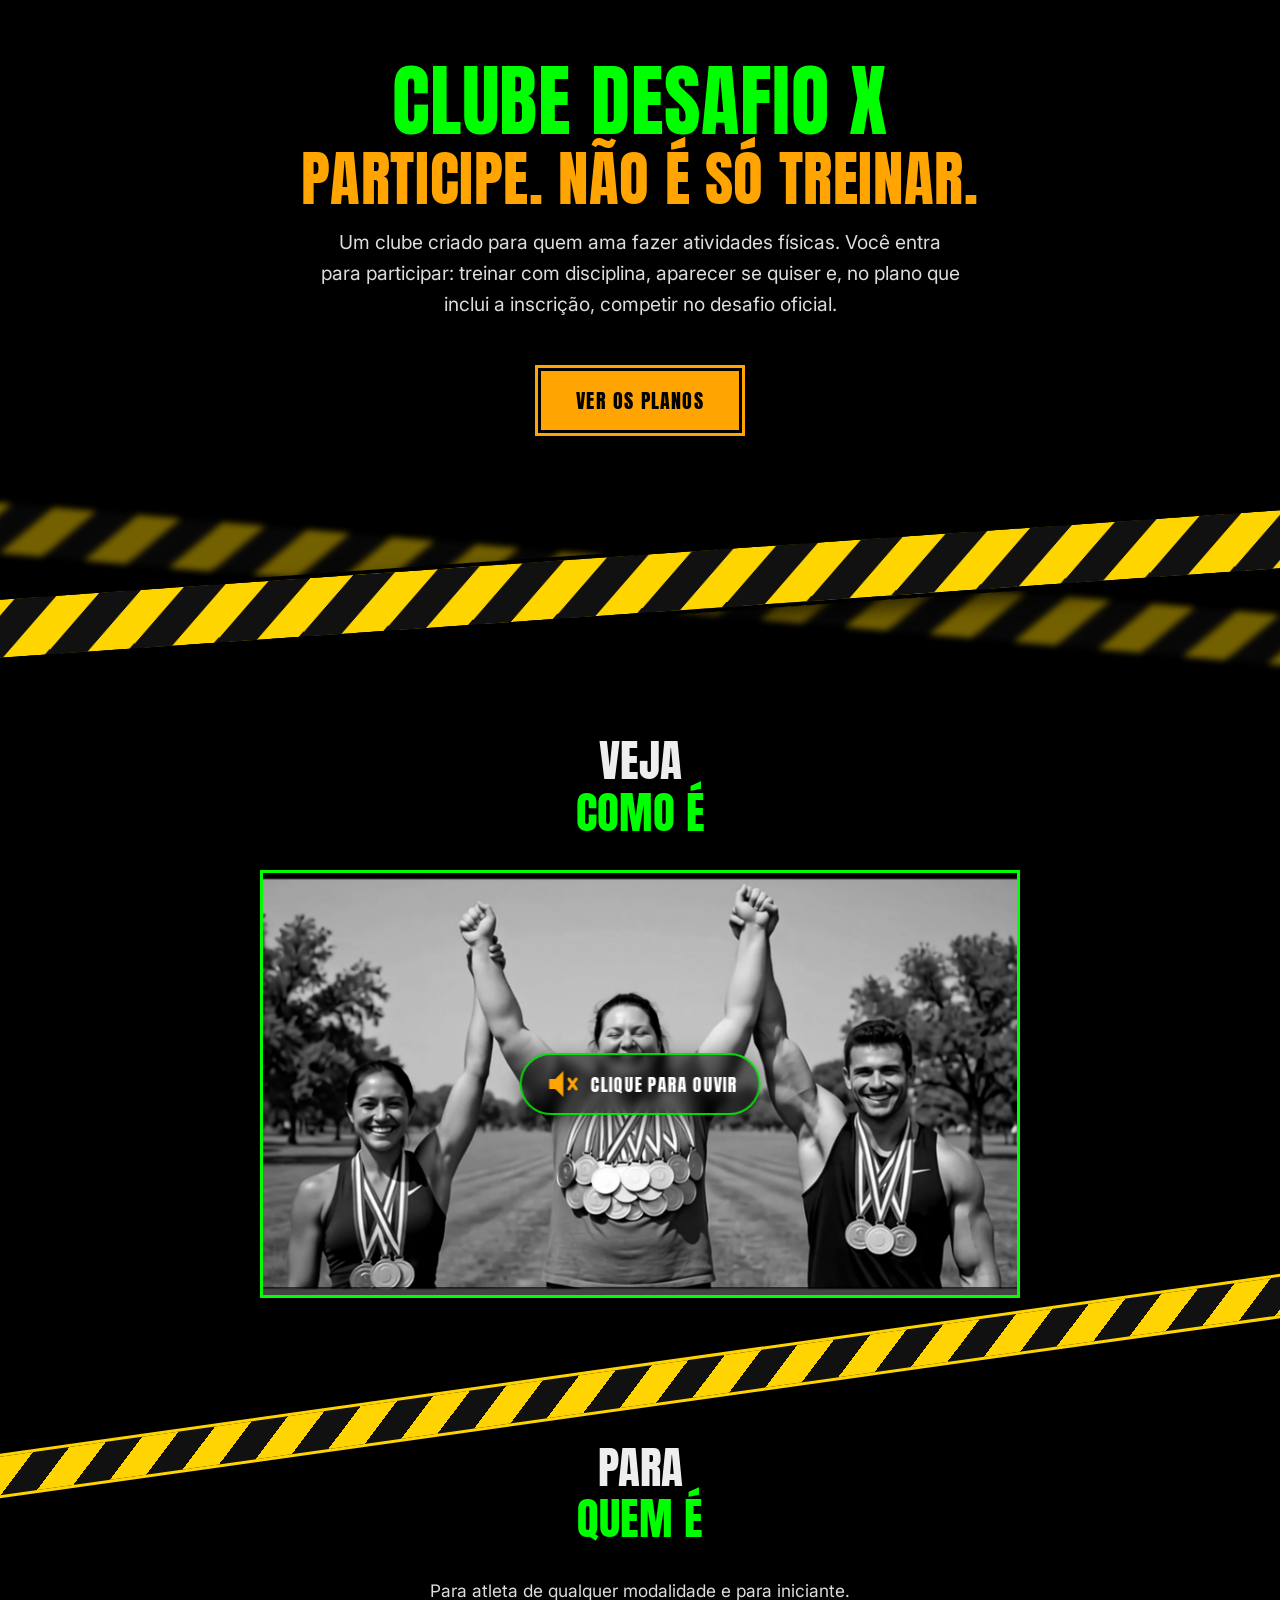
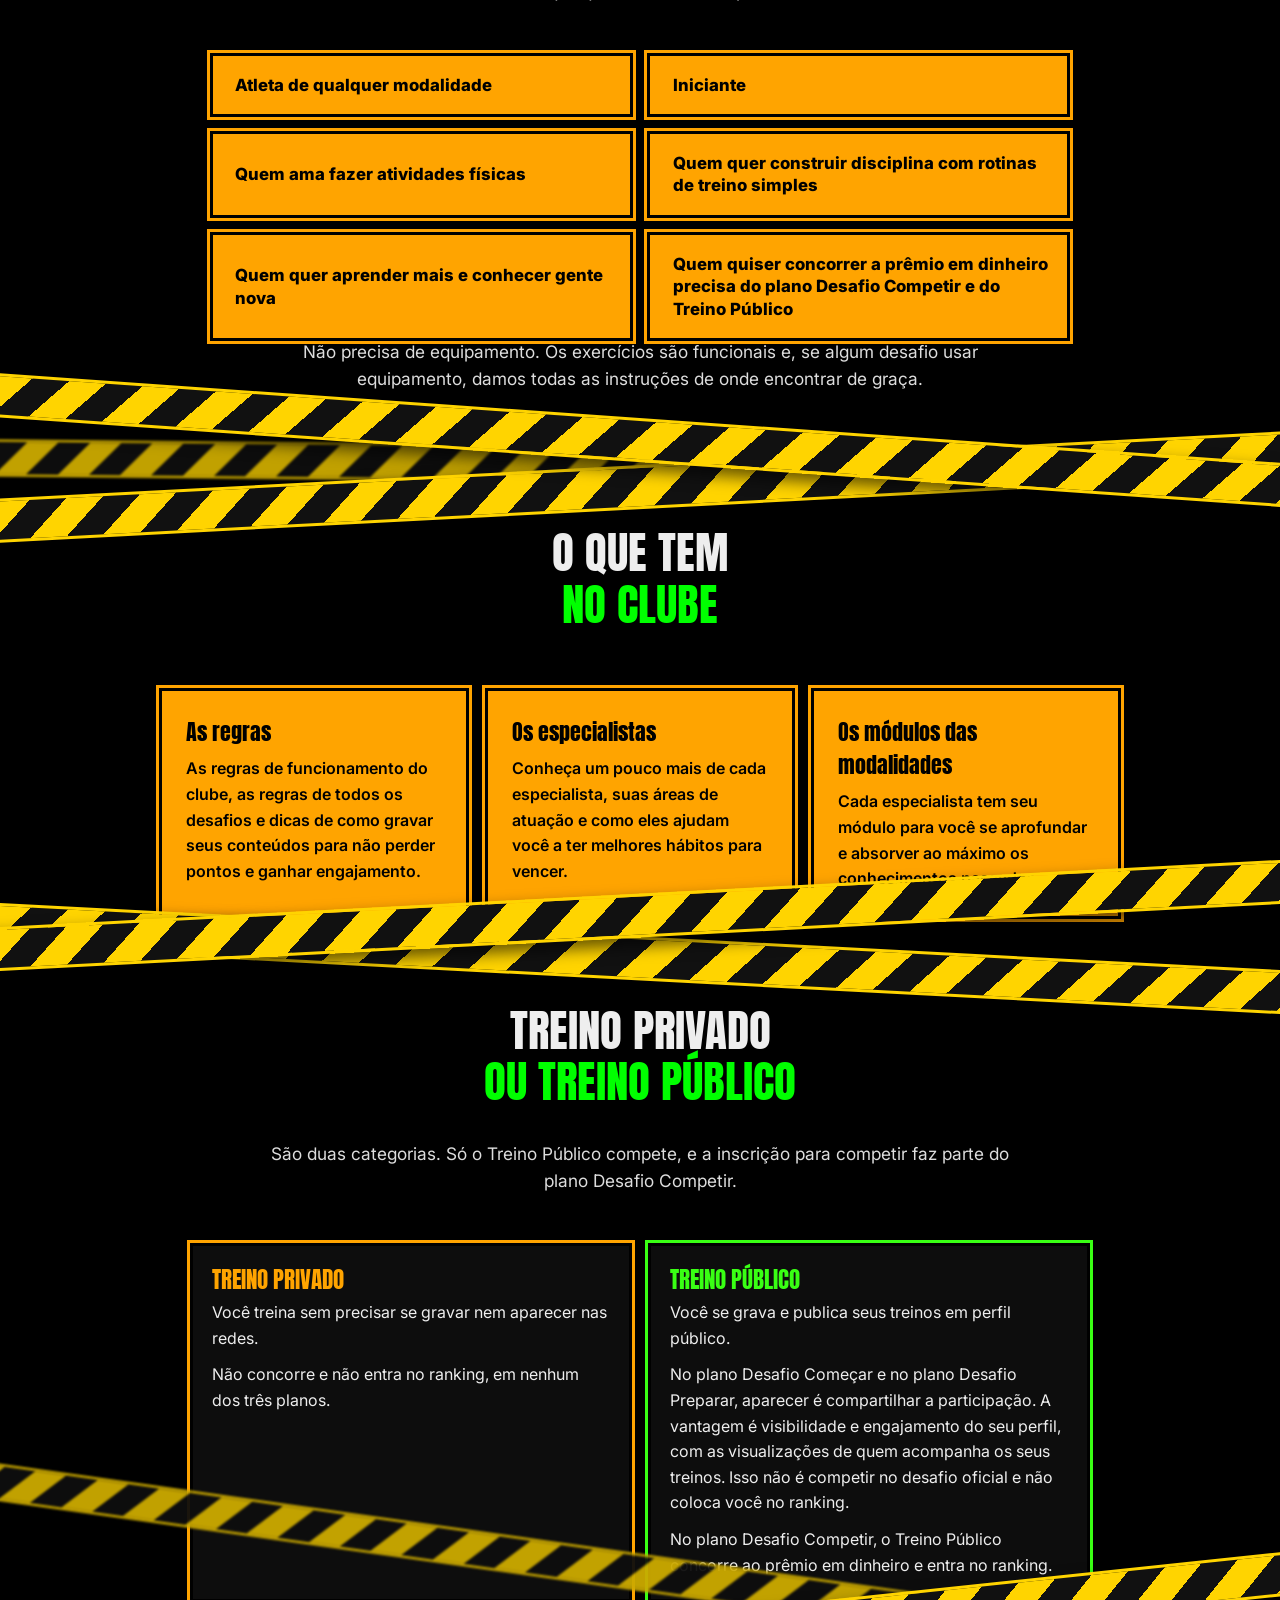
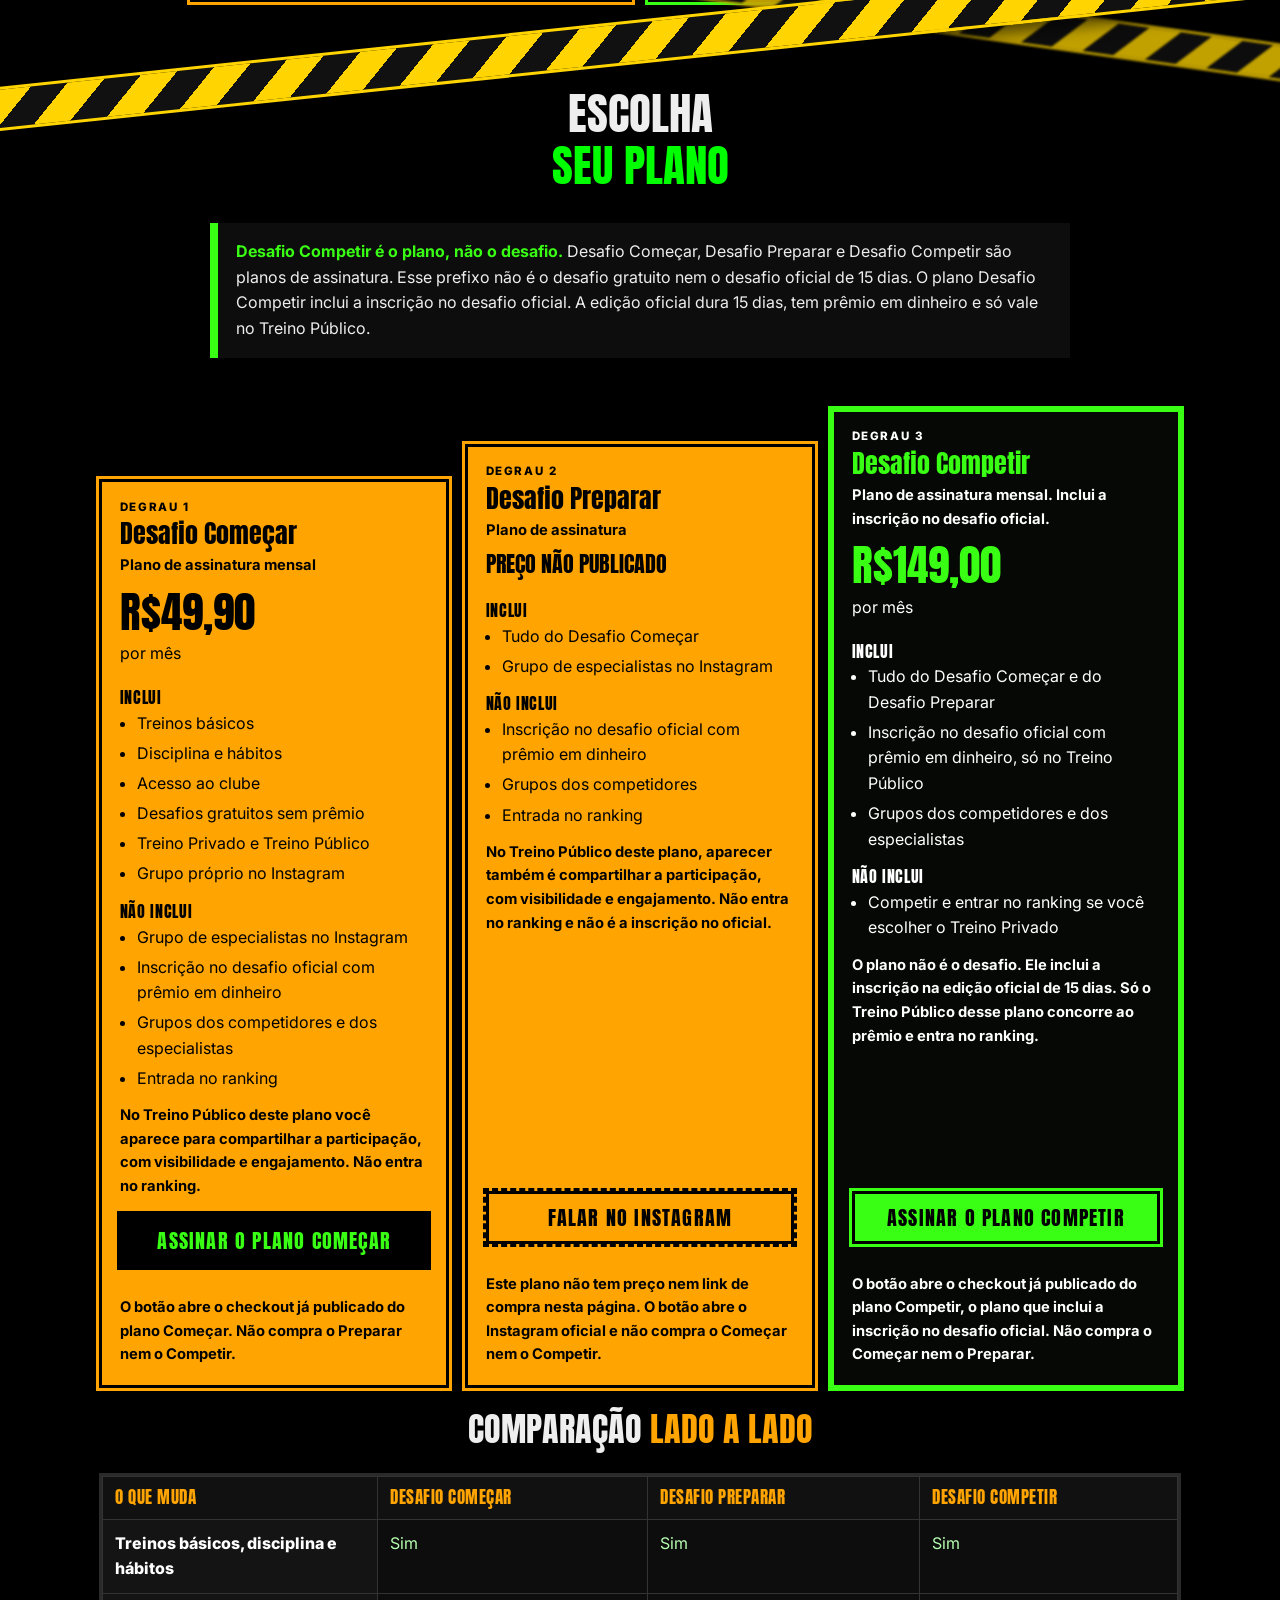
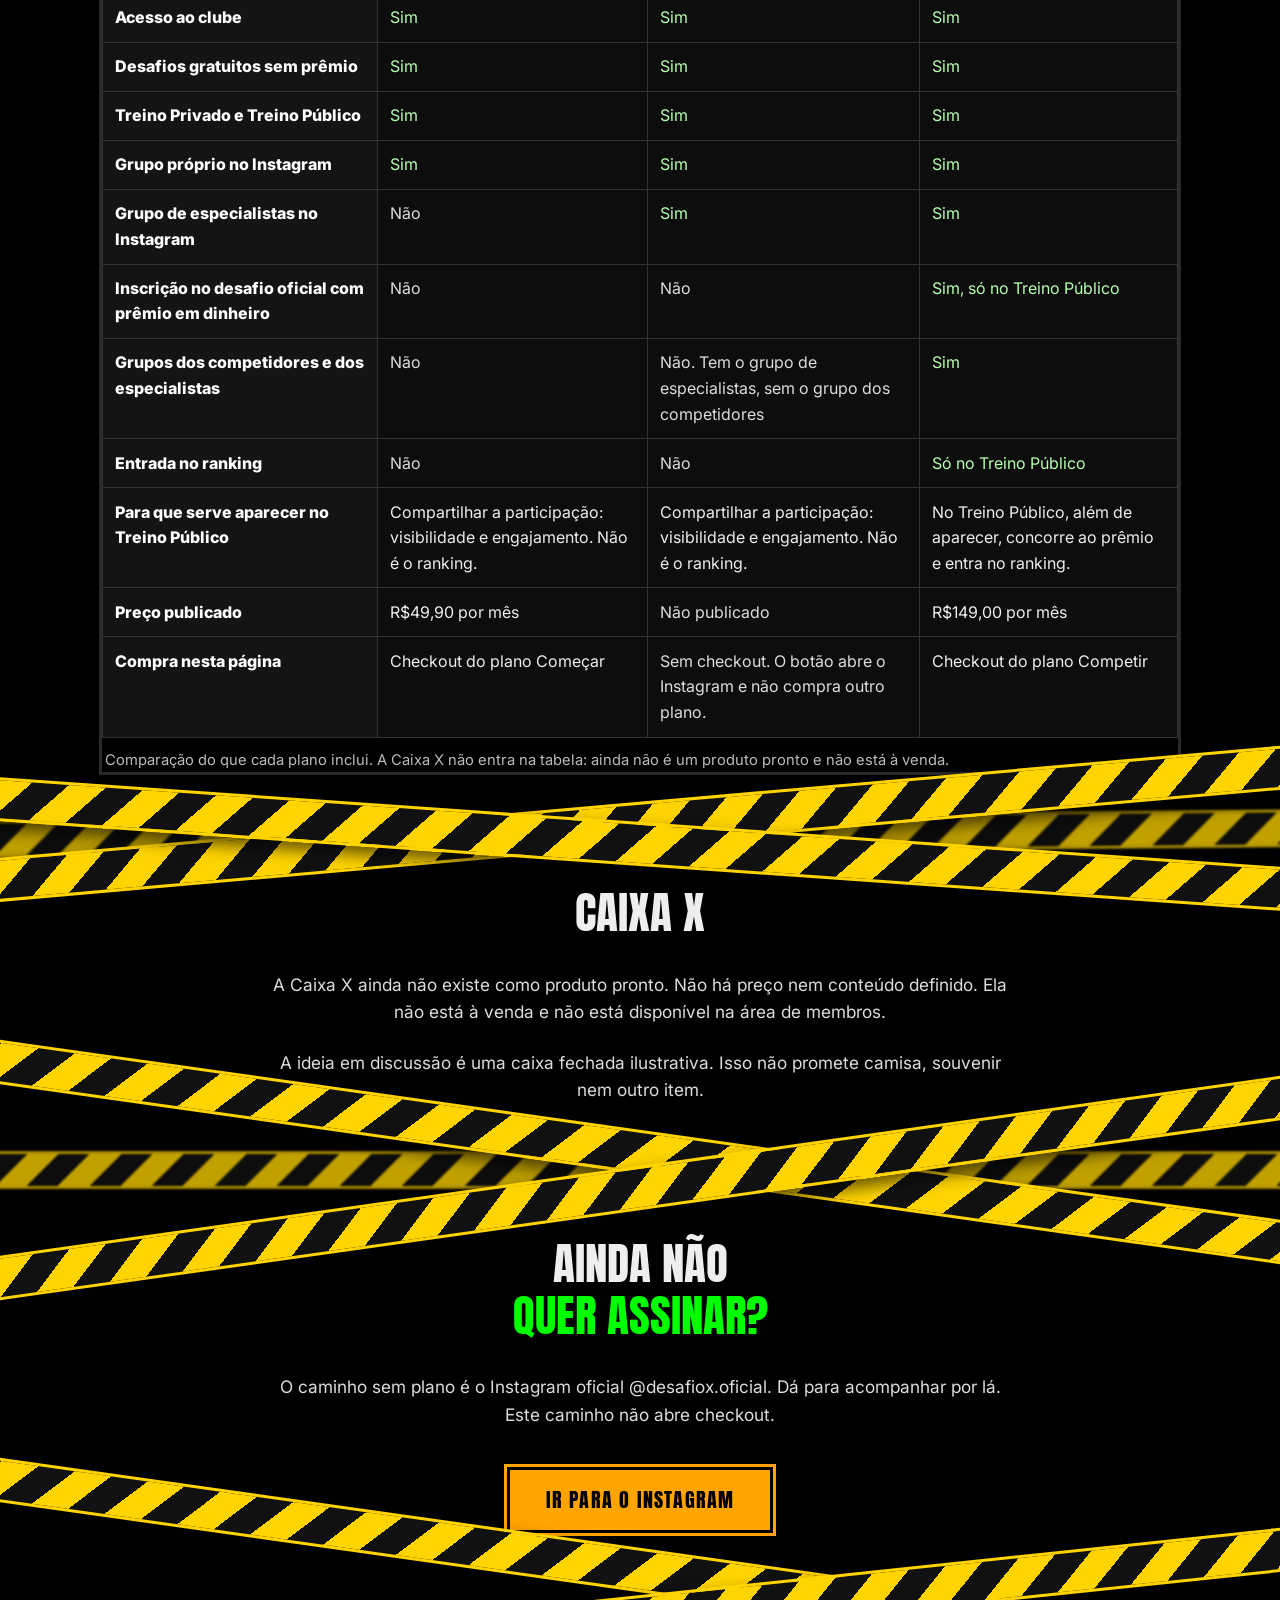
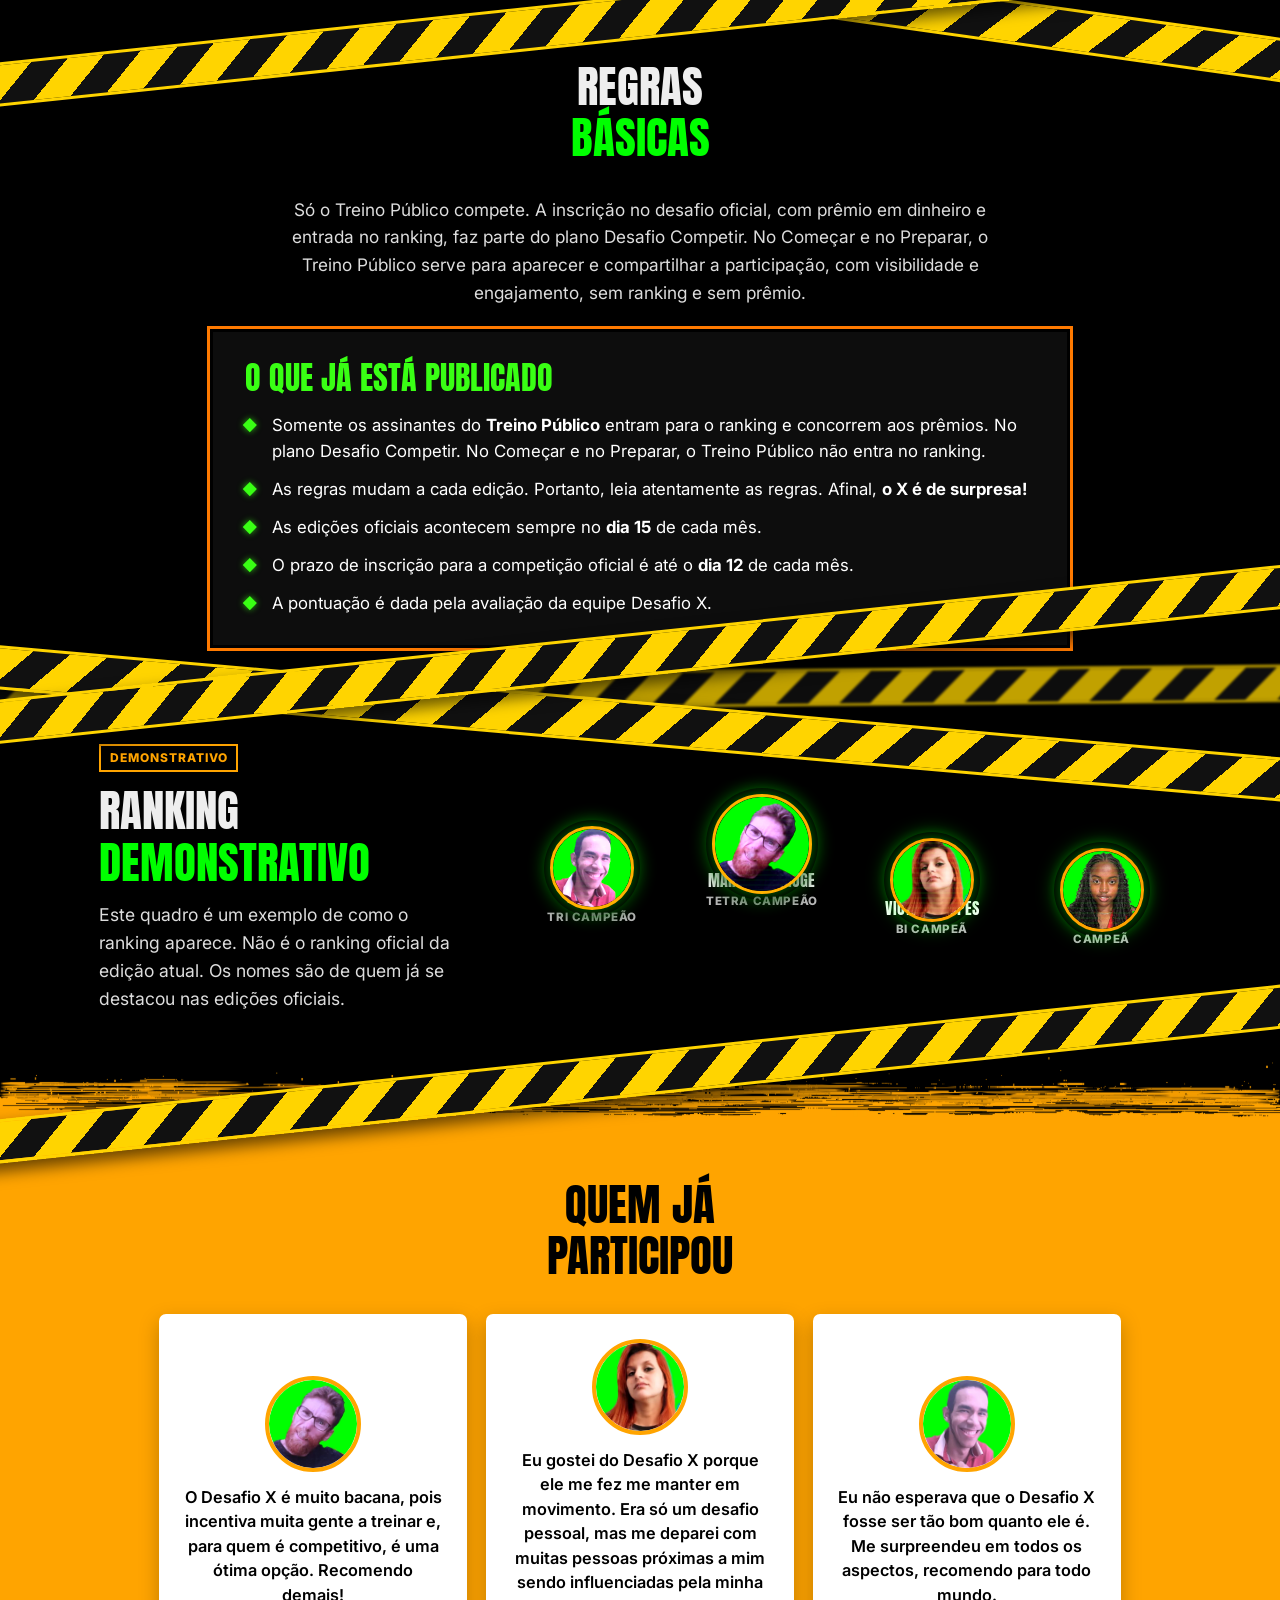
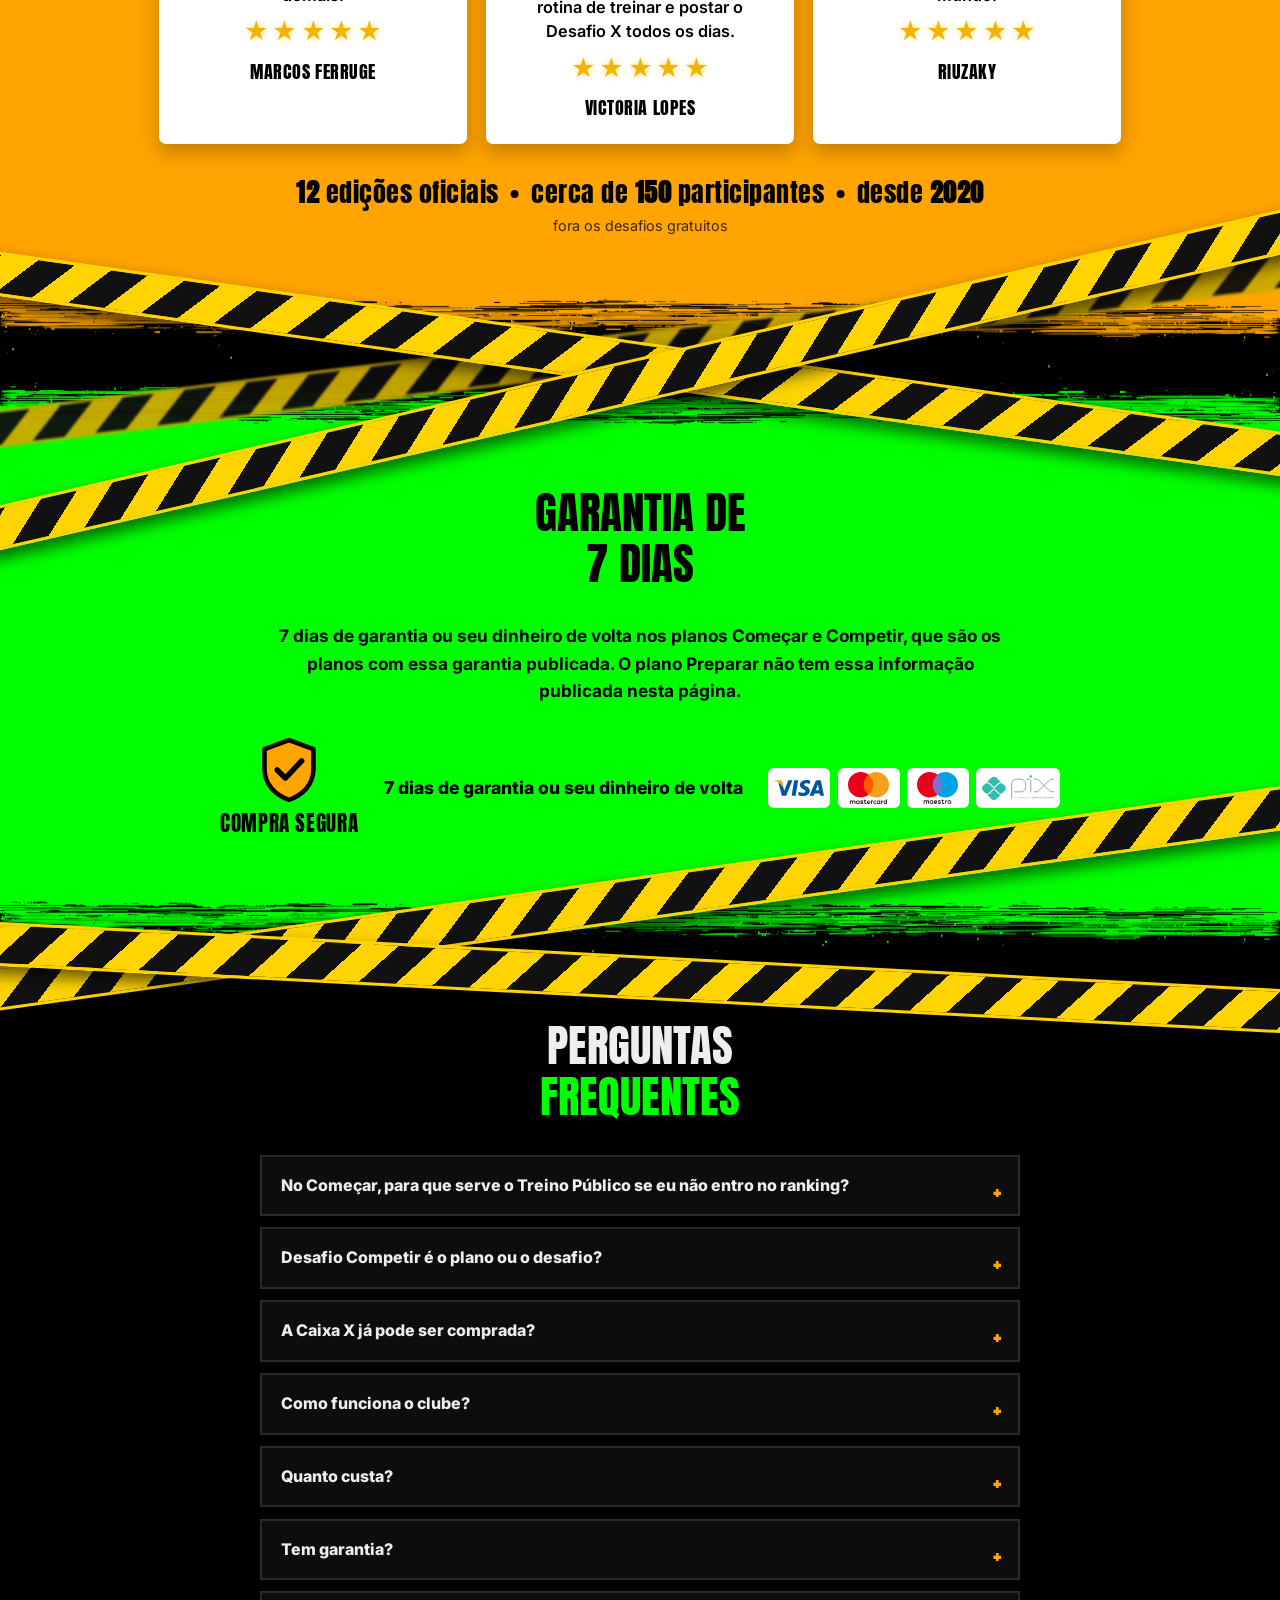
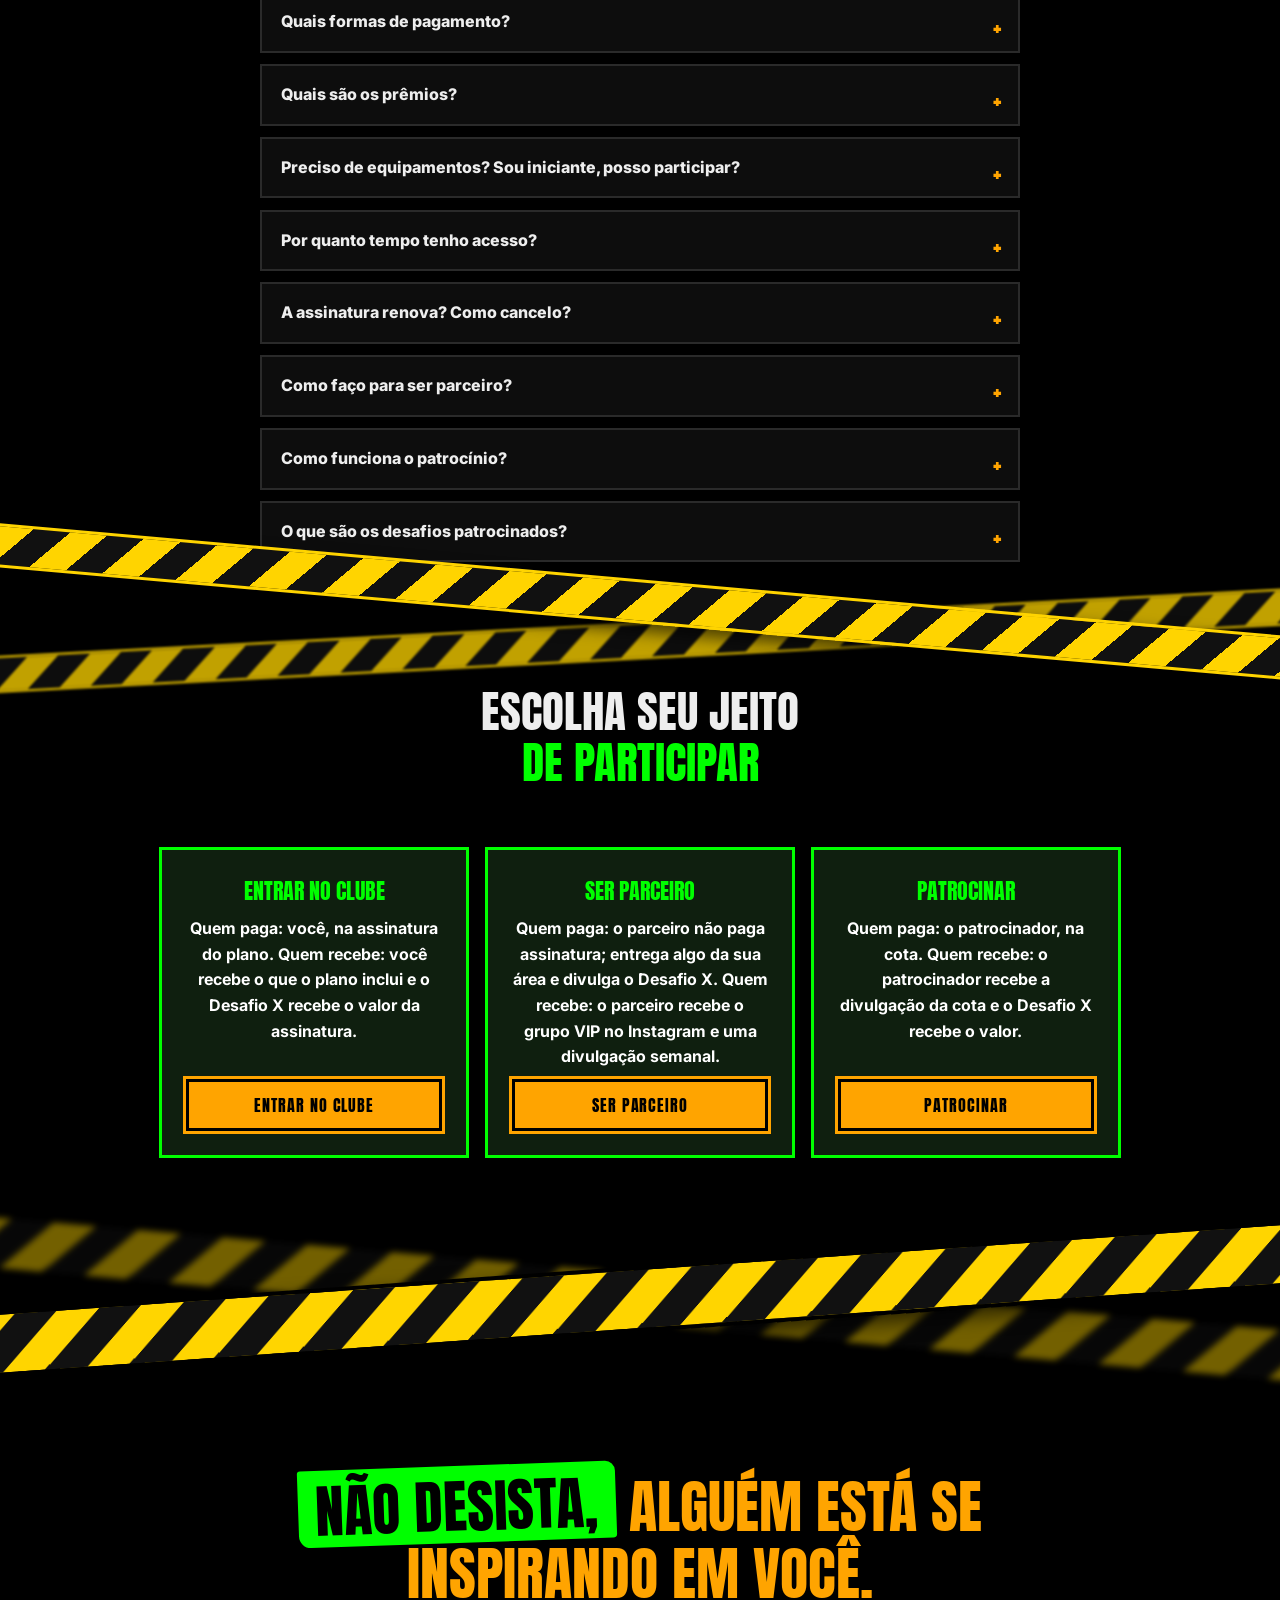
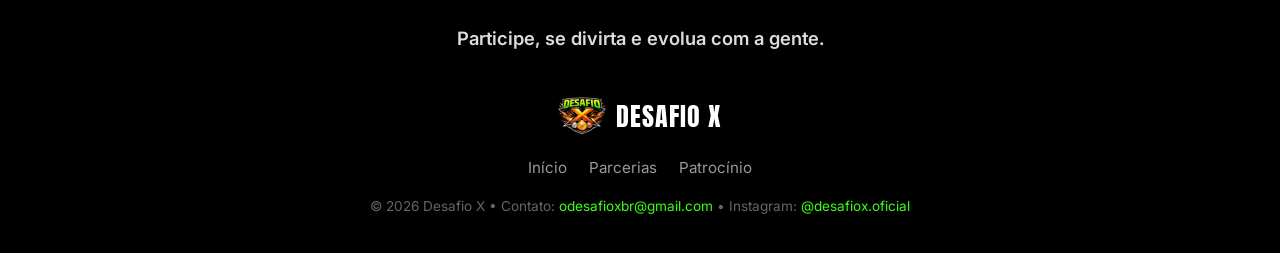
==== commit 65a8b505: "Corrige a Caixa X na landing guardada. O produto ainda não existe, não tem preço nem conteúdo e não " ====
--- a/index.html
+++ b/index.html
@@ -1,62 +1,489 @@
 <!doctype html>
-<html lang="pt-BR">
+<html lang="pt-BR" class="js">
 <head>
 <meta charset="utf-8">
 <meta name="robots" content="noindex, nofollow">
 <meta name="viewport" content="width=device-width,initial-scale=1">
-<title>Clube Desafio X — Em breve</title>
-<link rel="icon" type="image/png" href="assets/favicon.png">
-<link rel="icon" href="favicon.ico" sizes="any">
-<link rel="apple-touch-icon" href="assets/apple-touch-icon.png">
+<title>Clube Desafio X</title>
+  <link rel="icon" type="image/png" href="assets/favicon.png">
+  <link rel="icon" href="favicon.ico" sizes="any">
+  <link rel="apple-touch-icon" href="assets/apple-touch-icon.png">
 <link rel="canonical" href="https://odesafiox.com.br/">
-<meta name="description" content="Clube Desafio X — Em breve. Estamos preparando uma nova experiência. Acompanhe as novidades no Instagram oficial.">
+<meta name="description" content="Conheça o Clube Desafio X, descubra como funciona e escolha seu jeito de participar.">
 <meta property="og:type" content="website">
 <meta property="og:locale" content="pt_BR">
 <meta property="og:url" content="https://odesafiox.com.br/">
-<meta property="og:title" content="Clube Desafio X — Em breve">
-<meta property="og:description" content="Estamos preparando uma nova experiência. Acompanhe as novidades no Instagram oficial.">
+<meta property="og:title" content="Clube Desafio X">
+<meta property="og:description" content="Conheça o Clube Desafio X, descubra como funciona e escolha seu jeito de participar.">
 <meta property="og:image" content="https://odesafiox.com.br/assets/og-clube-conheca.png">
 <meta property="og:image:secure_url" content="https://odesafiox.com.br/assets/og-clube-conheca.png">
 <meta property="og:image:type" content="image/png">
 <meta property="og:image:width" content="1200">
 <meta property="og:image:height" content="630">
-<meta property="og:image:alt" content="Clube Desafio X — Em breve.">
+<meta property="og:image:alt" content="Clube Desafio X. Conheça o clube.">
 <meta name="twitter:card" content="summary_large_image">
-<meta name="twitter:title" content="Clube Desafio X — Em breve">
-<meta name="twitter:description" content="Estamos preparando uma nova experiência. Acompanhe as novidades no Instagram oficial.">
+<meta name="twitter:title" content="Clube Desafio X">
+<meta name="twitter:description" content="Conheça o Clube Desafio X, descubra como funciona e escolha seu jeito de participar.">
 <meta name="twitter:image" content="https://odesafiox.com.br/assets/og-clube-conheca.png">
-<meta name="twitter:image:alt" content="Clube Desafio X — Em breve.">
+<meta name="twitter:image:alt" content="Clube Desafio X. Conheça o clube.">
 <meta name="theme-color" content="#000000">
-<link rel="preconnect" href="https://fonts.googleapis.com">
-<link rel="preconnect" href="https://fonts.gstatic.com" crossorigin>
+<link rel="preconnect" href="https://fonts.googleapis.com"><link rel="preconnect" href="https://fonts.gstatic.com" crossorigin>
 <link href="https://fonts.googleapis.com/css2?family=Anton&family=Inter:wght@400;600;800&display=swap" rel="stylesheet">
 <link rel="stylesheet" href="css/style.css?v=105">
-<style>
-body.embreve{min-height:100vh;display:flex;flex-direction:column}
-body.embreve main{flex:1;display:flex;flex-direction:column;justify-content:center}
-body.embreve .ribbons{margin-top:0;z-index:1}
-body.embreve .hero{position:relative;z-index:2;background:#000;padding-top:2.6rem;padding-bottom:2.6rem}
-body.embreve .lead{margin-bottom:1.5rem;font-size:1.2rem;line-height:1.55}
-body.embreve .btn{text-transform:none;letter-spacing:.02em}
-body.embreve .btn:focus-visible{outline:3px solid #fff;outline-offset:3px}
-body.embreve .sr{position:absolute;width:1px;height:1px;padding:0;margin:-1px;overflow:hidden;clip:rect(0,0,0,0);white-space:nowrap;border:0}
-</style>
 </head>
-<body class="embreve">
-<main>
+<body class="home">
+<a class="skip" href="#veja-como-e">Ir para o conteúdo</a>
+
+<main id="topo">
+<section class="hero">
+  <h1><span class="spray">Clube Desafio X</span> <em>Participe. Não é só treinar.</em></h1>
+  <p class="lead">Um clube criado para quem ama fazer atividades físicas. Você entra para participar: treinar com disciplina, aparecer se quiser e, no plano que inclui a inscrição, competir no desafio oficial.</p>
+  <a class="btn" href="#planos">Ver os planos</a>
+</section>
+
 <div class="ribbons" aria-hidden="true">
   <div class="rib back"><div class="rib-track"></div></div>
   <div class="rib front"><div class="rib-track"></div></div>
 </div>
-<section class="hero">
-  <h1><span class="spray">Clube Desafio X</span> <em>Em breve</em></h1>
-  <p class="lead">Estamos preparando uma nova experiência. Acompanhe as novidades no Instagram oficial.</p>
-  <a class="btn" href="https://www.instagram.com/desafiox.oficial/" target="_blank" rel="noopener">@desafiox.oficial<span class="sr"> (abre em nova aba)</span></a>
-</section>
-<div class="ribbons" aria-hidden="true">
+
+<section id="veja-como-e" class="sec">
+  <h2 class="graf">Veja <b>como é</b></h2>
+  <div class="video vplayer"><video muted autoplay loop playsinline preload="auto" disablepictureinpicture controlslist="nodownload noplaybackrate nofullscreen" poster="assets/video/poster.webp"><source src="assets/video/desafiox_vendas.mp4?v=13" type="video/mp4">Seu navegador não suporta vídeo.</video><button class="vplay" type="button" aria-label="Ativar o som e assistir do início"><span class="vsound"><svg viewBox="0 0 24 24" aria-hidden="true"><path d="M3 9v6h4l5 5V4L7 9H3z"/><path d="M16.5 8.5l5 7M21.5 8.5l-5 7" stroke-width="2.2" stroke-linecap="round" fill="none"/></svg><b>Clique para ouvir</b></span></button><div class="vbar" aria-hidden="true"><i></i></div></div>
+</section>
+
+<div class="seam s1" aria-hidden="true"><span class="tp f a"></span></div>
+
+<section id="para-quem-e" class="sec">
+  <h2 class="graf">Para <b>quem é</b></h2>
+  <p class="sec-lead">Para atleta de qualquer modalidade e para iniciante.</p>
+  <ul class="checks rev">
+    <li>Atleta de qualquer modalidade</li>
+    <li>Iniciante</li>
+    <li>Quem ama fazer atividades físicas</li>
+    <li>Quem quer construir disciplina com rotinas de treino simples</li>
+    <li>Quem quer aprender mais e conhecer gente nova</li>
+    <li>Quem quiser concorrer a prêmio em dinheiro precisa do plano Desafio Competir e do Treino Público</li>
+  </ul>
+  <p class="sec-lead" style="margin-top:1.4rem">Não precisa de equipamento. Os exercícios são funcionais e, se algum desafio usar equipamento, damos todas as instruções de onde encontrar de graça.</p>
+</section>
+
+<div class="seam s2" aria-hidden="true"><span class="tp k c"></span><span class="tp f a"></span><span class="tp f b"></span></div>
+
+<section id="o-que-tem-no-clube" class="sec">
+  <h2 class="graf">O que tem <b>no clube</b></h2>
+  <div class="features rev">
+    <div class="card"><h3>As regras</h3><p>As regras de funcionamento do clube, as regras de todos os desafios e dicas de como gravar seus conteúdos para não perder pontos e ganhar engajamento.</p></div>
+    <div class="card"><h3>Os especialistas</h3><p>Conheça um pouco mais de cada especialista, suas áreas de atuação e como eles ajudam você a ter melhores hábitos para vencer.</p></div>
+    <div class="card"><h3>Os módulos das modalidades</h3><p>Cada especialista tem seu módulo para você se aprofundar e absorver ao máximo os conhecimentos passados.</p></div>
+  </div>
+</section>
+
+<div class="seam s3" aria-hidden="true"><span class="tp f a"></span><span class="tp f b"></span></div>
+
+<section id="treino-privado-ou-publico" class="sec">
+  <h2 class="graf">Treino Privado <b>ou Treino Público</b></h2>
+  <p class="sec-lead">São duas categorias. Só o Treino Público compete, e a inscrição para competir faz parte do plano Desafio Competir.</p>
+  <div class="treino-grid rev">
+    <article class="card treino privado">
+      <h3>Treino Privado</h3>
+      <p>Você treina sem precisar se gravar nem aparecer nas redes.</p>
+      <p>Não concorre e não entra no ranking, em nenhum dos três planos.</p>
+    </article>
+    <article class="card treino publico">
+      <h3>Treino Público</h3>
+      <p>Você se grava e publica seus treinos em perfil público.</p>
+      <p>No plano Desafio Começar e no plano Desafio Preparar, aparecer é compartilhar a participação. A vantagem é visibilidade e engajamento do seu perfil, com as visualizações de quem acompanha os seus treinos. Isso não é competir no desafio oficial e não coloca você no ranking.</p>
+      <p>No plano Desafio Competir, o Treino Público concorre ao prêmio em dinheiro e entra no ranking.</p>
+    </article>
+  </div>
+</section>
+
+<div class="seam s4" aria-hidden="true"><span class="tp k a"></span><span class="tp f a"></span></div>
+
+<section id="planos" class="sec">
+  <h2 class="graf">Escolha <b>seu plano</b></h2>
+  <div class="aviso">
+    <p><b>Desafio Competir é o plano, não o desafio.</b> Desafio Começar, Desafio Preparar e Desafio Competir são planos de assinatura. Esse prefixo não é o desafio gratuito nem o desafio oficial de 15 dias. O plano Desafio Competir inclui a inscrição no desafio oficial. A edição oficial dura 15 dias, tem prêmio em dinheiro e só vale no Treino Público.</p>
+  </div>
+  <div class="stair rev">
+    <div class="step s1">
+      <article class="card plan">
+        <p class="step-k">Degrau 1</p>
+        <h3 class="pl">Desafio Começar</h3>
+        <p class="tipo">Plano de assinatura mensal</p>
+        <p class="big-price">R$49,90</p>
+        <p>por mês</p>
+        <div class="pdesc">
+          <h4>Inclui</h4>
+          <ul>
+            <li>Treinos básicos</li>
+            <li>Disciplina e hábitos</li>
+            <li>Acesso ao clube</li>
+            <li>Desafios gratuitos sem prêmio</li>
+            <li>Treino Privado e Treino Público</li>
+            <li>Grupo próprio no Instagram</li>
+          </ul>
+          <h4>Não inclui</h4>
+          <ul>
+            <li>Grupo de especialistas no Instagram</li>
+            <li>Inscrição no desafio oficial com prêmio em dinheiro</li>
+            <li>Grupos dos competidores e dos especialistas</li>
+            <li>Entrada no ranking</li>
+          </ul>
+          <p class="nota">No Treino Público deste plano você aparece para compartilhar a participação, com visibilidade e engajamento. Não entra no ranking.</p>
+        </div>
+        <a class="btn" href="https://pay.kiwify.com.br/g9sPenn" target="_blank" rel="noopener">Assinar o plano Começar<span class="sr"> por R$49,90 por mês. Abre o checkout publicado deste plano em nova aba. Não compra o Preparar nem o Competir.</span></a>
+        <p class="nota">O botão abre o checkout já publicado do plano Começar. Não compra o Preparar nem o Competir.</p>
+      </article>
+    </div>
+    <div class="step s2">
+      <article class="card plan">
+        <p class="step-k">Degrau 2</p>
+        <h3 class="pl">Desafio Preparar</h3>
+        <p class="tipo">Plano de assinatura</p>
+        <p class="price-miss">Preço não publicado</p>
+        <div class="pdesc">
+          <h4>Inclui</h4>
+          <ul>
+            <li>Tudo do Desafio Começar</li>
+            <li>Grupo de especialistas no Instagram</li>
+          </ul>
+          <h4>Não inclui</h4>
+          <ul>
+            <li>Inscrição no desafio oficial com prêmio em dinheiro</li>
+            <li>Grupos dos competidores</li>
+            <li>Entrada no ranking</li>
+          </ul>
+          <p class="nota">No Treino Público deste plano, aparecer também é compartilhar a participação, com visibilidade e engajamento. Não entra no ranking e não é a inscrição no oficial.</p>
+        </div>
+        <a class="btn sem-compra" href="https://www.instagram.com/desafiox.oficial/" target="_blank" rel="noopener">Falar no Instagram<span class="sr"> sobre o plano Preparar. Não há checkout publicado. Abre em nova aba e não compra outro plano.</span></a>
+        <p class="nota">Este plano não tem preço nem link de compra nesta página. O botão abre o Instagram oficial e não compra o Começar nem o Competir.</p>
+      </article>
+    </div>
+    <div class="step s3">
+      <article class="card plan hot">
+        <p class="step-k">Degrau 3</p>
+        <h3 class="pl">Desafio Competir</h3>
+        <p class="tipo">Plano de assinatura mensal. Inclui a inscrição no desafio oficial.</p>
+        <p class="big-price">R$149,00</p>
+        <p>por mês</p>
+        <div class="pdesc">
+          <h4>Inclui</h4>
+          <ul>
+            <li>Tudo do Desafio Começar e do Desafio Preparar</li>
+            <li>Inscrição no desafio oficial com prêmio em dinheiro, só no Treino Público</li>
+            <li>Grupos dos competidores e dos especialistas</li>
+          </ul>
+          <h4>Não inclui</h4>
+          <ul>
+            <li>Competir e entrar no ranking se você escolher o Treino Privado</li>
+          </ul>
+          <p class="nota">O plano não é o desafio. Ele inclui a inscrição na edição oficial de 15 dias. Só o Treino Público desse plano concorre ao prêmio e entra no ranking.</p>
+        </div>
+        <a class="btn" href="https://pay.kiwify.com.br/NEKeM38" target="_blank" rel="noopener">Assinar o plano Competir<span class="sr"> por R$149,00 por mês. Abre o checkout publicado deste plano em nova aba. Não compra o Começar nem o Preparar.</span></a>
+        <p class="nota">O botão abre o checkout já publicado do plano Competir, o plano que inclui a inscrição no desafio oficial. Não compra o Começar nem o Preparar.</p>
+      </article>
+    </div>
+  </div>
+
+  <h3 class="graf sm">Comparação <b>lado a lado</b></h3>
+  <p class="cmp-hint">No celular, deslize a tabela para o lado.</p>
+  <div class="cmp-wrap" tabindex="0" aria-label="Tabela de comparação dos três planos. Se não couber na tela, deslize para o lado.">
+    <table class="cmp">
+      <caption>Comparação do que cada plano inclui. A Caixa X não entra na tabela: ainda não é um produto pronto e não está à venda.</caption>
+      <thead>
+        <tr>
+          <th scope="col">O que muda</th>
+          <th scope="col">Desafio Começar</th>
+          <th scope="col">Desafio Preparar</th>
+          <th scope="col">Desafio Competir</th>
+        </tr>
+      </thead>
+      <tbody>
+        <tr>
+          <th scope="row">Treinos básicos, disciplina e hábitos</th>
+          <td class="sim">Sim</td><td class="sim">Sim</td><td class="sim">Sim</td>
+        </tr>
+        <tr>
+          <th scope="row">Acesso ao clube</th>
+          <td class="sim">Sim</td><td class="sim">Sim</td><td class="sim">Sim</td>
+        </tr>
+        <tr>
+          <th scope="row">Desafios gratuitos sem prêmio</th>
+          <td class="sim">Sim</td><td class="sim">Sim</td><td class="sim">Sim</td>
+        </tr>
+        <tr>
+          <th scope="row">Treino Privado e Treino Público</th>
+          <td class="sim">Sim</td><td class="sim">Sim</td><td class="sim">Sim</td>
+        </tr>
+        <tr>
+          <th scope="row">Grupo próprio no Instagram</th>
+          <td class="sim">Sim</td><td class="sim">Sim</td><td class="sim">Sim</td>
+        </tr>
+        <tr>
+          <th scope="row">Grupo de especialistas no Instagram</th>
+          <td class="nao">Não</td><td class="sim">Sim</td><td class="sim">Sim</td>
+        </tr>
+        <tr>
+          <th scope="row">Inscrição no desafio oficial com prêmio em dinheiro</th>
+          <td class="nao">Não</td><td class="nao">Não</td><td class="sim">Sim, só no Treino Público</td>
+        </tr>
+        <tr>
+          <th scope="row">Grupos dos competidores e dos especialistas</th>
+          <td class="nao">Não</td><td class="nao">Não. Tem o grupo de especialistas, sem o grupo dos competidores</td><td class="sim">Sim</td>
+        </tr>
+        <tr>
+          <th scope="row">Entrada no ranking</th>
+          <td class="nao">Não</td><td class="nao">Não</td><td class="sim">Só no Treino Público</td>
+        </tr>
+        <tr>
+          <th scope="row">Para que serve aparecer no Treino Público</th>
+          <td>Compartilhar a participação: visibilidade e engajamento. Não é o ranking.</td>
+          <td>Compartilhar a participação: visibilidade e engajamento. Não é o ranking.</td>
+          <td>No Treino Público, além de aparecer, concorre ao prêmio e entra no ranking.</td>
+        </tr>
+        <tr>
+          <th scope="row">Preço publicado</th>
+          <td>R$49,90 por mês</td>
+          <td class="nao">Não publicado</td>
+          <td>R$149,00 por mês</td>
+        </tr>
+        <tr>
+          <th scope="row">Compra nesta página</th>
+          <td>Checkout do plano Começar</td>
+          <td class="nao">Sem checkout. O botão abre o Instagram e não compra outro plano.</td>
+          <td>Checkout do plano Competir</td>
+        </tr>
+      </tbody>
+    </table>
+  </div>
+</section>
+
+<div class="seam s5" aria-hidden="true"><span class="tp f a"></span><span class="tp f b"></span><span class="tp k c"></span></div>
+
+<section id="caixa-x" class="sec">
+  <h2 class="graf">Caixa X</h2>
+  <p class="sec-lead">A Caixa X ainda não existe como produto pronto. Não há preço nem conteúdo definido. Ela não está à venda e não está disponível na área de membros.</p>
+  <p class="sec-lead">A ideia em discussão é uma caixa fechada ilustrativa. Isso não promete camisa, souvenir nem outro item.</p>
+</section>
+
+<div class="seam s6" aria-hidden="true"><span class="tp k a"></span><span class="tp f b"></span><span class="tp f a"></span></div>
+
+<section id="ainda-nao-quer-assinar" class="sec">
+  <h2 class="graf">Ainda não <b>quer assinar?</b></h2>
+  <p class="sec-lead">O caminho sem plano é o Instagram oficial @desafiox.oficial. Dá para acompanhar por lá. Este caminho não abre checkout.</p>
+  <a class="btn" href="https://www.instagram.com/desafiox.oficial/" target="_blank" rel="noopener">Ir para o Instagram<span class="sr"> (abre em nova aba)</span></a>
+</section>
+
+<div class="seam s7" aria-hidden="true"><span class="tp f a"></span><span class="tp f b"></span></div>
+
+<section id="regras-basicas" class="sec">
+  <h2 class="graf">Regras <b>básicas</b></h2>
+  <p class="sec-lead">Só o Treino Público compete. A inscrição no desafio oficial, com prêmio em dinheiro e entrada no ranking, faz parte do plano Desafio Competir. No Começar e no Preparar, o Treino Público serve para aparecer e compartilhar a participação, com visibilidade e engajamento, sem ranking e sem prêmio.</p>
+  <div class="regras">
+    <h3>O que já está publicado</h3>
+    <ul>
+      <li>Somente os assinantes do <b>Treino Público</b> entram para o ranking e concorrem aos prêmios. No plano Desafio Competir. No Começar e no Preparar, o Treino Público não entra no ranking.</li>
+      <li>As regras mudam a cada edição. Portanto, leia atentamente as regras. Afinal, <b>o X é de surpresa!</b></li>
+      <li>As edições oficiais acontecem sempre no <b>dia 15</b> de cada mês.</li>
+      <li>O prazo de inscrição para a competição oficial é até o <b>dia 12</b> de cada mês.</li>
+      <li>A pontuação é dada pela avaliação da equipe Desafio X.</li>
+    </ul>
+  </div>
+</section>
+
+<div class="seam s8" aria-hidden="true"><span class="tp k a"></span><span class="tp f a"></span><span class="tp f b"></span></div>
+
+<section id="ranking" class="sec rk">
+  <div class="rk-txt">
+    <p class="selo">Demonstrativo</p>
+    <h2 class="graf">Ranking <b>demonstrativo</b></h2>
+    <p>Este quadro é um exemplo de como o ranking aparece. Não é o ranking oficial da edição atual. Os nomes são de quem já se destacou nas edições oficiais.</p>
+  </div>
+  <ol class="podio rev">
+    <li class="pd p2" style="--d:0"><span class="holo"><img data-txt="0,0,1,1" src="assets/rk-riuzaky.webp" alt="Riuzaky" width="400" height="400" loading="lazy"></span><b class="nm">Riuzaky</b><span class="tt">Tri Campeão</span><div class="degrau"><span>2º</span></div></li>
+    <li class="pd p1" style="--d:1"><span class="holo"><img data-txt="0,0,1,1" src="assets/rk-marcos.webp" alt="Marcos Ferruge" width="400" height="400" loading="lazy"></span><b class="nm">Marcos Ferruge</b><span class="tt">Tetra Campeão</span><div class="degrau"><span>1º</span></div></li>
+    <li class="pd p3" style="--d:2"><span class="holo"><img data-txt="0,0,1,1" src="assets/rk-victoria.webp" alt="Victoria Lopes" width="400" height="400" loading="lazy"></span><b class="nm">Victoria Lopes</b><span class="tt">Bi Campeã</span><div class="degrau"><span>3º</span></div></li>
+    <li class="pd p4" style="--d:3"><span class="holo"><img data-txt="0,0,1,1" src="assets/rk-gaby.webp" alt="Gaby" width="400" height="400" loading="lazy"></span><b class="nm">Gaby</b><span class="tt">Campeã</span><div class="degrau"><span>4º</span></div></li>
+  </ol>
+</section>
+
+<div class="seam s1" aria-hidden="true"><span class="tp f a"></span></div>
+
+<div class="blk blk-orange">
+<img class="brush" src="assets/pincel-laranja-topo.webp" alt="" aria-hidden="true" width="2400" height="90">
+<div class="blk-in"><section id="quem-ja-participou" class="sec">
+  <h2 class="graf">Quem já <b>participou</b></h2>
+  <div class="deps">
+    <figure class="dep" tabindex="0"><img data-txt="0,0,1,1" src="assets/rk-marcos.webp" alt="Marcos Ferruge" width="400" height="400" loading="lazy"><blockquote>O Desafio X é muito bacana, pois incentiva muita gente a treinar e, para quem é competitivo, é uma ótima opção. Recomendo demais!</blockquote><span class="estrelas" aria-label="5 estrelas"><i>★</i><i>★</i><i>★</i><i>★</i><i>★</i></span><figcaption>Marcos Ferruge</figcaption></figure>
+    <figure class="dep" tabindex="0"><img data-txt="0,0,1,1" src="assets/rk-victoria.webp" alt="Victoria Lopes" width="400" height="400" loading="lazy"><blockquote>Eu gostei do Desafio X porque ele me fez me manter em movimento. Era só um desafio pessoal, mas me deparei com muitas pessoas próximas a mim sendo influenciadas pela minha rotina de treinar e postar o Desafio X todos os dias.</blockquote><span class="estrelas" aria-label="5 estrelas"><i>★</i><i>★</i><i>★</i><i>★</i><i>★</i></span><figcaption>Victoria Lopes</figcaption></figure>
+    <figure class="dep" tabindex="0"><img data-txt="0,0,1,1" src="assets/rk-riuzaky.webp" alt="Riuzaky" width="400" height="400" loading="lazy"><blockquote>Eu não esperava que o Desafio X fosse ser tão bom quanto ele é. Me surpreendeu em todos os aspectos, recomendo para todo mundo.</blockquote><span class="estrelas" aria-label="5 estrelas"><i>★</i><i>★</i><i>★</i><i>★</i><i>★</i></span><figcaption>Riuzaky</figcaption></figure>
+  </div>
+  <div class="prova"><p class="prova-num"><b>12</b> edições oficiais <span>•</span> cerca de <b>150</b> participantes <span>•</span> desde <b>2020</b></p><p class="prova-nota">fora os desafios gratuitos</p></div>
+</section></div>
+<img class="brush bot" src="assets/pincel-laranja-base.webp" alt="" aria-hidden="true" width="2400" height="90">
+</div>
+
+<div class="seam s2 fixa" aria-hidden="true"><span class="tp k c"></span><span class="tp f a"></span><span class="tp f b"></span></div>
+
+<div class="blk blk-green">
+<img class="brush" src="assets/pincel-verde-topo.webp" alt="" aria-hidden="true" width="2400" height="90">
+<div class="blk-in"><section id="garantia" class="sec">
+  <h2 class="graf">Garantia de <b>7 dias</b></h2>
+  <p class="sec-lead">7 dias de garantia ou seu dinheiro de volta nos planos Começar e Competir, que são os planos com essa garantia publicada. O plano Preparar não tem essa informação publicada nesta página.</p>
+  <div class="seguro">
+    <div class="seg-sel"><svg class="escudo" viewBox="0 0 64 72" aria-hidden="true"><path d="M32 3 L59 13 V35 C59 52 47 64 32 69 C17 64 5 52 5 35 V13 Z" fill="#ffa400" stroke="#000" stroke-width="5" stroke-linejoin="round"/><path d="M19 36 L28 45 L46 26" fill="none" stroke="#000" stroke-width="6" stroke-linecap="round" stroke-linejoin="round"/></svg><b>Compra segura</b></div>
+    <p class="seg-txt">7 dias de garantia ou seu dinheiro de volta</p>
+    <div class="bandeiras" aria-label="Formas de pagamento: Visa, Mastercard, Maestro e Pix">
+      <span class="bd"><img data-txt="0,0,1,1" src="assets/pag/visa.svg" alt="Visa" width="60" height="20"></span>
+      <span class="bd"><img data-txt="0,0,1,1" src="assets/pag/mastercard.svg" alt="Mastercard" width="60" height="36"></span>
+      <span class="bd"><img data-txt="0,0,1,1" src="assets/pag/maestro.svg" alt="Maestro" width="60" height="36"></span>
+      <span class="bd"><img data-txt="0,0,1,1" src="assets/pag/pix.svg" alt="Pix" width="80" height="30"></span>
+    </div>
+  </div>
+</section></div>
+<img class="brush bot" src="assets/pincel-verde-base.webp" alt="" aria-hidden="true" width="2400" height="90">
+</div>
+
+<div class="seam s3" aria-hidden="true"><span class="tp f a"></span><span class="tp f b"></span></div>
+
+<section id="perguntas-frequentes" class="sec faq-sec">
+  <h2 class="graf">Perguntas <b>frequentes</b></h2>
+  <details name="faq">
+    <summary>No Começar, para que serve o Treino Público se eu não entro no ranking?</summary>
+    <p>Serve para aparecer. Você grava e publica a participação, e isso traz visibilidade e engajamento do seu perfil, com as visualizações de quem acompanha os seus treinos. Compartilhar a participação é diferente de competir no desafio oficial. O plano Desafio Começar não inclui essa inscrição e não entra no ranking. O mesmo vale para o Desafio Preparar. Só o Treino Público do plano Desafio Competir concorre ao prêmio e entra no ranking.</p>
+  </details>
+  <details name="faq">
+    <summary>Desafio Competir é o plano ou o desafio?</summary>
+    <p>É o plano. Desafio Começar, Desafio Preparar e Desafio Competir são nomes de planos de assinatura. Não são os desafios gratuitos nem o desafio oficial de 15 dias. O plano Desafio Competir inclui a inscrição nesse desafio oficial, com prêmio em dinheiro, e essa inscrição só vale no Treino Público.</p>
+  </details>
+  <details name="faq">
+    <summary>A Caixa X já pode ser comprada?</summary>
+    <p>Não. A Caixa X ainda não existe como produto pronto. Não há preço nem conteúdo definido. Ela não está à venda e não está disponível na área de membros. A ideia em discussão é uma caixa fechada ilustrativa, sem camisa, souvenir ou outro item prometido.</p>
+  </details>
+  <details name="faq">
+    <summary>Como funciona o clube?</summary>
+    <p>Você escolhe o seu plano, começa a treinar e se desafia, participando ou não das competições oficiais. No caminho, faz amizades e ainda engaja o seu perfil com as visualizações de quem acompanha os seus treinos.</p>
+  </details>
+  <details name="faq">
+    <summary>Quanto custa?</summary>
+    <p>Desafio Começar: R$49,90 por mês, no checkout já publicado. Desafio Competir: R$149,00 por mês, no checkout já publicado. Desafio Preparar: preço não publicado nesta página, e o botão desse plano não compra outro.</p>
+  </details>
+  <details name="faq">
+    <summary>Tem garantia?</summary>
+    <p>Sim, 7 dias de garantia ou seu dinheiro de volta nos planos Começar e Competir. O plano Preparar não tem essa informação publicada nesta página.</p>
+  </details>
+  <details name="faq">
+    <summary>Quais formas de pagamento?</summary>
+    <p>Cartões Visa, Mastercard, Maestro e Pix.</p>
+  </details>
+  <details name="faq">
+    <summary>Quais são os prêmios?</summary>
+    <p>Os prêmios variam de edição para edição. Podem ser dinheiro, produto físico ou digital, serviços ou até mesmo uma postagem na nossa página. Na edição de 15 dias, o 1º colocado ganha 10% do valor arrecadado com as inscrições, o 2º ganha 3% e o 3º ganha 2%. Essas porcentagens são calculadas sobre o valor arrecadado com as inscrições. O prêmio em dinheiro é pago via Pix logo após a divulgação do ranking final da edição, e entramos em contato com os vencedores.</p>
+  </details>
+  <details name="faq">
+    <summary>Preciso de equipamentos? Sou iniciante, posso participar?</summary>
+    <p>Não precisa de equipamento. Os exercícios são funcionais e, se algum desafio usar equipamento, damos todas as instruções de onde encontrar de graça.</p>
+  </details>
+  <details name="faq">
+    <summary>Por quanto tempo tenho acesso?</summary>
+    <p>A assinatura dos planos com checkout publicado dura 30 dias. O plano Preparar não tem prazo publicado nesta página.</p>
+  </details>
+  <details name="faq">
+    <summary>A assinatura renova? Como cancelo?</summary>
+    <p>A assinatura dos planos Começar e Competir é mensal e renova automaticamente pela Kiwify. Você pode cancelar a qualquer momento na área de compras da Kiwify. O plano Preparar não tem checkout publicado nesta página.</p>
+  </details>
+  <details name="faq">
+    <summary>Como faço para ser parceiro?</summary>
+    <p>O parceiro entrega algo da sua área: cupons ou vouchers, produtos, serviços, conteúdo especializado ou um espaço para desafios presenciais. Também divulga o Desafio X pelo menos uma vez por semana. Em troca, tem acesso ao grupo VIP no Instagram e uma divulgação semanal nos nossos canais. Para conversar, chame a gente no Direct do Instagram. Saiba mais na <a href="parcerias.html">página de parcerias</a>.</p>
+  </details>
+  <details name="faq">
+    <summary>Como funciona o patrocínio?</summary>
+    <p>São quatro cotas: Ponto de Partida, Bronze, Prata e Ouro. Cada uma tem stories, collabs e desafios patrocinados, conforme a cota. Veja os detalhes na <a href="patrocinio.html">página de patrocínio</a>.</p>
+  </details>
+  <details name="faq">
+    <summary>O que são os desafios patrocinados?</summary>
+    <p>São desafios gratuitos que levam o nome do patrocinador, com uma meta por dia. Podem ser digitais, abertos a qualquer pessoa de qualquer lugar, ou regionais, voltados para a região do patrocinador. Uma das regras é seguir os patrocinadores.</p>
+  </details>
+</section>
+
+<div class="seam s4" aria-hidden="true"><span class="tp k a"></span><span class="tp f a"></span></div>
+
+<section id="como-participar" class="sec final">
+  <h2 class="graf">Escolha seu jeito <b>de participar</b></h2>
+  <div class="escolha rev">
+    <article class="card esc">
+      <h3>Entrar no clube</h3>
+      <p class="linha">Quem paga: você, na assinatura do plano. Quem recebe: você recebe o que o plano inclui e o Desafio X recebe o valor da assinatura.</p>
+      <button type="button" class="btn" id="entrar-abrir" aria-expanded="false" aria-controls="entrar-opcoes">Entrar no clube</button>
+      <div id="entrar-opcoes" class="entrar-opcoes" hidden>
+        <a class="btn" href="https://pay.kiwify.com.br/g9sPenn" target="_blank" rel="noopener">Plano Começar<span class="sr">. Abre o checkout publicado em nova aba.</span></a>
+        <button type="button" class="btn sem-compra" aria-describedby="prep-sem-link">Plano Preparar</button>
+        <p id="prep-sem-link" class="nota">Sem link de compra publicado. Este botão não abre checkout.</p>
+        <a class="btn" href="https://pay.kiwify.com.br/NEKeM38" target="_blank" rel="noopener">Plano Competir<span class="sr">. Abre o checkout publicado em nova aba.</span></a>
+      </div>
+    </article>
+    <article class="card esc">
+      <h3>Ser parceiro</h3>
+      <p class="linha">Quem paga: o parceiro não paga assinatura; entrega algo da sua área e divulga o Desafio X. Quem recebe: o parceiro recebe o grupo VIP no Instagram e uma divulgação semanal.</p>
+      <a class="btn" href="parcerias.html">Ser parceiro</a>
+    </article>
+    <article class="card esc">
+      <h3>Patrocinar</h3>
+      <p class="linha">Quem paga: o patrocinador, na cota. Quem recebe: o patrocinador recebe a divulgação da cota e o Desafio X recebe o valor.</p>
+      <a class="btn" href="patrocinio.html">Patrocinar</a>
+    </article>
+  </div>
+</section>
+</main>
+
+<div class="ribbons rod-rib" aria-hidden="true">
   <div class="rib back"><div class="rib-track"></div></div>
   <div class="rib front"><div class="rib-track"></div></div>
 </div>
-</main>
+<footer class="rod">
+  <p class="rod-frase"><span class="rod-pincel">Não desista,</span> <em>alguém está se inspirando em você.</em></p>
+  <p class="rod-sub">Participe, se divirta e evolua com a gente.</p>
+  <div class="rod-marca"><img src="assets/favicon.png" alt="" width="48" height="48"><b>Desafio X</b></div>
+  <nav class="rod-links" aria-label="Links do rodapé">
+    <a href="index.html">Início</a>
+    <a href="parcerias.html">Parcerias</a>
+    <a href="patrocinio.html">Patrocínio</a>
+  </nav>
+  <p class="rod-copy">© 2026 Desafio X • Contato: <a href="mailto:odesafioxbr@gmail.com">odesafioxbr@gmail.com</a> • Instagram: <a href="https://www.instagram.com/desafiox.oficial/" target="_blank" rel="noopener">@desafiox.oficial</a></p>
+</footer>
+<script>
+document.querySelectorAll('a[href^="#"]').forEach(function(a){
+  a.addEventListener('click', function(e){
+    var id=a.getAttribute('href').slice(1);
+    var el=document.getElementById(id);
+    if(!el) return;
+    e.preventDefault();
+    var reduce=matchMedia('(prefers-reduced-motion: reduce)').matches;
+    el.scrollIntoView({behavior:reduce?'auto':'smooth', block:'start'});
+    if(history.pushState) history.pushState(null, '', '#'+id);
+  });
+});
+</script>
+<script src="js/neon.js?v=95" defer></script>
+<script src="js/fitas.js?v=106" defer></script>
+<script>
+(function(){
+  var b=document.getElementById('entrar-abrir'),p=document.getElementById('entrar-opcoes');
+  if(!b||!p)return;
+  function setAberto(on){
+    b.setAttribute('aria-expanded',on?'true':'false');
+    p.hidden=!on;
+    if(on){var f=p.querySelector('a,button');if(f)f.focus();}
+    else b.focus();
+  }
+  b.addEventListener('click',function(){setAberto(b.getAttribute('aria-expanded')!=='true');});
+  document.addEventListener('keydown',function(e){
+    if(e.key==='Escape'&&b.getAttribute('aria-expanded')==='true'){e.preventDefault();setAberto(false);}
+  });
+})();
+</script>
+<script src="js/player.js" defer></script>
+<script>document.querySelectorAll('.dep').forEach(function(c){c.addEventListener('touchstart',function(){document.querySelectorAll('.dep.on').forEach(function(o){if(o!==c)o.classList.remove('on')});c.classList.add('on')},{passive:true})});</script>
 </body>
 </html>
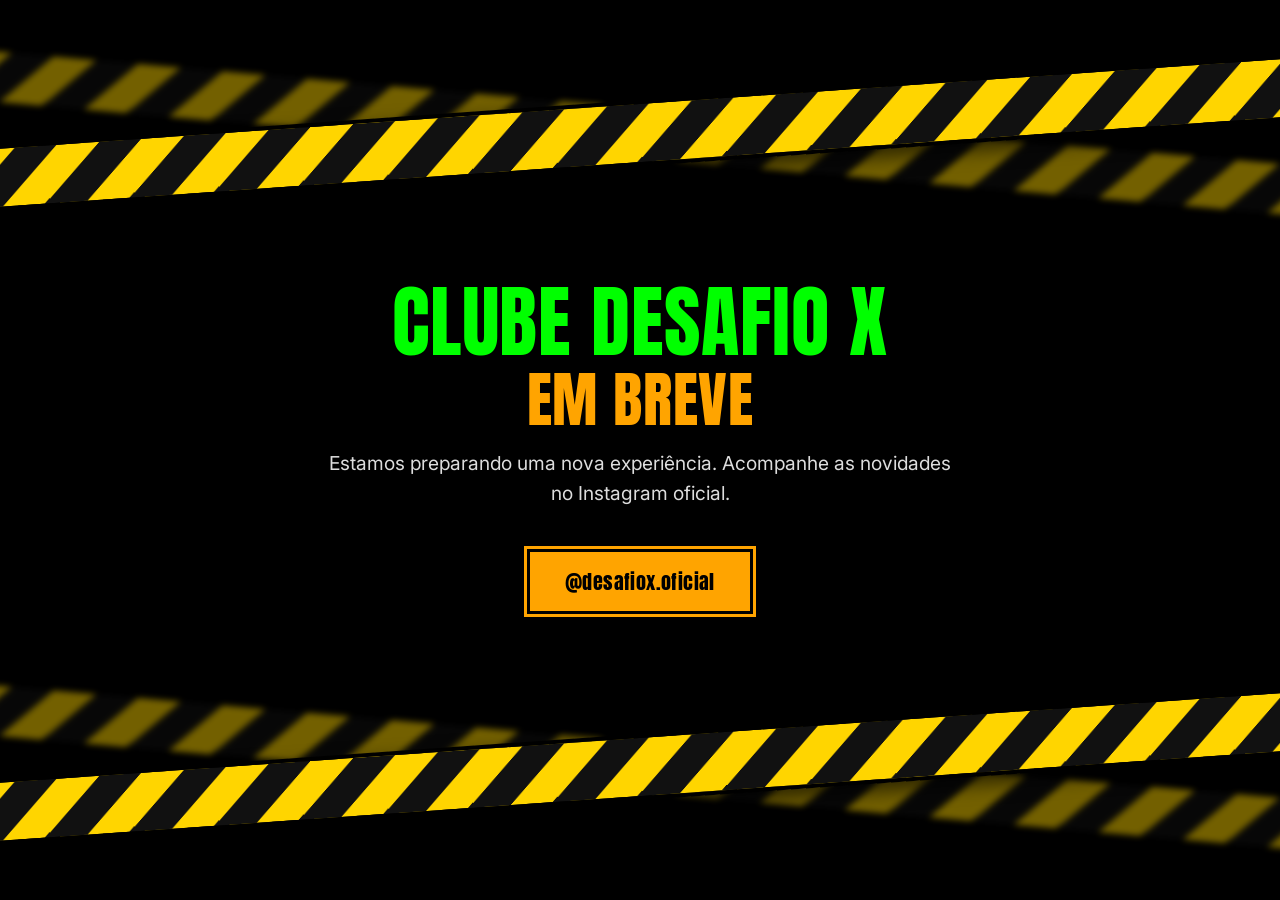
==== commit 6a435f6e: "Atualiza o cartão de compartilhamento com a logo e o convite para participar. A arte deixa o slogan " ====
--- a/index.html
+++ b/index.html
@@ -1,489 +1,62 @@
 <!doctype html>
-<html lang="pt-BR" class="js">
+<html lang="pt-BR">
 <head>
 <meta charset="utf-8">
 <meta name="robots" content="noindex, nofollow">
 <meta name="viewport" content="width=device-width,initial-scale=1">
-<title>Clube Desafio X</title>
-  <link rel="icon" type="image/png" href="assets/favicon.png">
-  <link rel="icon" href="favicon.ico" sizes="any">
-  <link rel="apple-touch-icon" href="assets/apple-touch-icon.png">
+<title>Clube Desafio X — Em breve</title>
+<link rel="icon" type="image/png" href="assets/favicon.png">
+<link rel="icon" href="favicon.ico" sizes="any">
+<link rel="apple-touch-icon" href="assets/apple-touch-icon.png">
 <link rel="canonical" href="https://odesafiox.com.br/">
-<meta name="description" content="Conheça o Clube Desafio X, descubra como funciona e escolha seu jeito de participar.">
+<meta name="description" content="Clube Desafio X — Em breve. Estamos preparando uma nova experiência. Acompanhe as novidades no Instagram oficial.">
 <meta property="og:type" content="website">
 <meta property="og:locale" content="pt_BR">
 <meta property="og:url" content="https://odesafiox.com.br/">
-<meta property="og:title" content="Clube Desafio X">
-<meta property="og:description" content="Conheça o Clube Desafio X, descubra como funciona e escolha seu jeito de participar.">
-<meta property="og:image" content="https://odesafiox.com.br/assets/og-clube-conheca.png">
-<meta property="og:image:secure_url" content="https://odesafiox.com.br/assets/og-clube-conheca.png">
+<meta property="og:title" content="Clube Desafio X — Em breve">
+<meta property="og:description" content="Estamos preparando uma nova experiência. Acompanhe as novidades no Instagram oficial.">
+<meta property="og:image" content="https://odesafiox.com.br/assets/og-clube-participar.png">
+<meta property="og:image:secure_url" content="https://odesafiox.com.br/assets/og-clube-participar.png">
 <meta property="og:image:type" content="image/png">
 <meta property="og:image:width" content="1200">
 <meta property="og:image:height" content="630">
-<meta property="og:image:alt" content="Clube Desafio X. Conheça o clube.">
+<meta property="og:image:alt" content="Clube Desafio X. Escolha seu jeito de participar.">
 <meta name="twitter:card" content="summary_large_image">
-<meta name="twitter:title" content="Clube Desafio X">
-<meta name="twitter:description" content="Conheça o Clube Desafio X, descubra como funciona e escolha seu jeito de participar.">
-<meta name="twitter:image" content="https://odesafiox.com.br/assets/og-clube-conheca.png">
-<meta name="twitter:image:alt" content="Clube Desafio X. Conheça o clube.">
+<meta name="twitter:title" content="Clube Desafio X — Em breve">
+<meta name="twitter:description" content="Estamos preparando uma nova experiência. Acompanhe as novidades no Instagram oficial.">
+<meta name="twitter:image" content="https://odesafiox.com.br/assets/og-clube-participar.png">
+<meta name="twitter:image:alt" content="Clube Desafio X. Escolha seu jeito de participar.">
 <meta name="theme-color" content="#000000">
-<link rel="preconnect" href="https://fonts.googleapis.com"><link rel="preconnect" href="https://fonts.gstatic.com" crossorigin>
+<link rel="preconnect" href="https://fonts.googleapis.com">
+<link rel="preconnect" href="https://fonts.gstatic.com" crossorigin>
 <link href="https://fonts.googleapis.com/css2?family=Anton&family=Inter:wght@400;600;800&display=swap" rel="stylesheet">
 <link rel="stylesheet" href="css/style.css?v=105">
+<style>
+body.embreve{min-height:100vh;display:flex;flex-direction:column}
+body.embreve main{flex:1;display:flex;flex-direction:column;justify-content:center}
+body.embreve .ribbons{margin-top:0;z-index:1}
+body.embreve .hero{position:relative;z-index:2;background:#000;padding-top:2.6rem;padding-bottom:2.6rem}
+body.embreve .lead{margin-bottom:1.5rem;font-size:1.2rem;line-height:1.55}
+body.embreve .btn{text-transform:none;letter-spacing:.02em}
+body.embreve .btn:focus-visible{outline:3px solid #fff;outline-offset:3px}
+body.embreve .sr{position:absolute;width:1px;height:1px;padding:0;margin:-1px;overflow:hidden;clip:rect(0,0,0,0);white-space:nowrap;border:0}
+</style>
 </head>
-<body class="home">
-<a class="skip" href="#veja-como-e">Ir para o conteúdo</a>
-
-<main id="topo">
-<section class="hero">
-  <h1><span class="spray">Clube Desafio X</span> <em>Participe. Não é só treinar.</em></h1>
-  <p class="lead">Um clube criado para quem ama fazer atividades físicas. Você entra para participar: treinar com disciplina, aparecer se quiser e, no plano que inclui a inscrição, competir no desafio oficial.</p>
-  <a class="btn" href="#planos">Ver os planos</a>
-</section>
-
+<body class="embreve">
+<main>
 <div class="ribbons" aria-hidden="true">
   <div class="rib back"><div class="rib-track"></div></div>
   <div class="rib front"><div class="rib-track"></div></div>
 </div>
-
-<section id="veja-como-e" class="sec">
-  <h2 class="graf">Veja <b>como é</b></h2>
-  <div class="video vplayer"><video muted autoplay loop playsinline preload="auto" disablepictureinpicture controlslist="nodownload noplaybackrate nofullscreen" poster="assets/video/poster.webp"><source src="assets/video/desafiox_vendas.mp4?v=13" type="video/mp4">Seu navegador não suporta vídeo.</video><button class="vplay" type="button" aria-label="Ativar o som e assistir do início"><span class="vsound"><svg viewBox="0 0 24 24" aria-hidden="true"><path d="M3 9v6h4l5 5V4L7 9H3z"/><path d="M16.5 8.5l5 7M21.5 8.5l-5 7" stroke-width="2.2" stroke-linecap="round" fill="none"/></svg><b>Clique para ouvir</b></span></button><div class="vbar" aria-hidden="true"><i></i></div></div>
+<section class="hero">
+  <h1><span class="spray">Clube Desafio X</span> <em>Em breve</em></h1>
+  <p class="lead">Estamos preparando uma nova experiência. Acompanhe as novidades no Instagram oficial.</p>
+  <a class="btn" href="https://www.instagram.com/desafiox.oficial/" target="_blank" rel="noopener">@desafiox.oficial<span class="sr"> (abre em nova aba)</span></a>
 </section>
-
-<div class="seam s1" aria-hidden="true"><span class="tp f a"></span></div>
-
-<section id="para-quem-e" class="sec">
-  <h2 class="graf">Para <b>quem é</b></h2>
-  <p class="sec-lead">Para atleta de qualquer modalidade e para iniciante.</p>
-  <ul class="checks rev">
-    <li>Atleta de qualquer modalidade</li>
-    <li>Iniciante</li>
-    <li>Quem ama fazer atividades físicas</li>
-    <li>Quem quer construir disciplina com rotinas de treino simples</li>
-    <li>Quem quer aprender mais e conhecer gente nova</li>
-    <li>Quem quiser concorrer a prêmio em dinheiro precisa do plano Desafio Competir e do Treino Público</li>
-  </ul>
-  <p class="sec-lead" style="margin-top:1.4rem">Não precisa de equipamento. Os exercícios são funcionais e, se algum desafio usar equipamento, damos todas as instruções de onde encontrar de graça.</p>
-</section>
-
-<div class="seam s2" aria-hidden="true"><span class="tp k c"></span><span class="tp f a"></span><span class="tp f b"></span></div>
-
-<section id="o-que-tem-no-clube" class="sec">
-  <h2 class="graf">O que tem <b>no clube</b></h2>
-  <div class="features rev">
-    <div class="card"><h3>As regras</h3><p>As regras de funcionamento do clube, as regras de todos os desafios e dicas de como gravar seus conteúdos para não perder pontos e ganhar engajamento.</p></div>
-    <div class="card"><h3>Os especialistas</h3><p>Conheça um pouco mais de cada especialista, suas áreas de atuação e como eles ajudam você a ter melhores hábitos para vencer.</p></div>
-    <div class="card"><h3>Os módulos das modalidades</h3><p>Cada especialista tem seu módulo para você se aprofundar e absorver ao máximo os conhecimentos passados.</p></div>
-  </div>
-</section>
-
-<div class="seam s3" aria-hidden="true"><span class="tp f a"></span><span class="tp f b"></span></div>
-
-<section id="treino-privado-ou-publico" class="sec">
-  <h2 class="graf">Treino Privado <b>ou Treino Público</b></h2>
-  <p class="sec-lead">São duas categorias. Só o Treino Público compete, e a inscrição para competir faz parte do plano Desafio Competir.</p>
-  <div class="treino-grid rev">
-    <article class="card treino privado">
-      <h3>Treino Privado</h3>
-      <p>Você treina sem precisar se gravar nem aparecer nas redes.</p>
-      <p>Não concorre e não entra no ranking, em nenhum dos três planos.</p>
-    </article>
-    <article class="card treino publico">
-      <h3>Treino Público</h3>
-      <p>Você se grava e publica seus treinos em perfil público.</p>
-      <p>No plano Desafio Começar e no plano Desafio Preparar, aparecer é compartilhar a participação. A vantagem é visibilidade e engajamento do seu perfil, com as visualizações de quem acompanha os seus treinos. Isso não é competir no desafio oficial e não coloca você no ranking.</p>
-      <p>No plano Desafio Competir, o Treino Público concorre ao prêmio em dinheiro e entra no ranking.</p>
-    </article>
-  </div>
-</section>
-
-<div class="seam s4" aria-hidden="true"><span class="tp k a"></span><span class="tp f a"></span></div>
-
-<section id="planos" class="sec">
-  <h2 class="graf">Escolha <b>seu plano</b></h2>
-  <div class="aviso">
-    <p><b>Desafio Competir é o plano, não o desafio.</b> Desafio Começar, Desafio Preparar e Desafio Competir são planos de assinatura. Esse prefixo não é o desafio gratuito nem o desafio oficial de 15 dias. O plano Desafio Competir inclui a inscrição no desafio oficial. A edição oficial dura 15 dias, tem prêmio em dinheiro e só vale no Treino Público.</p>
-  </div>
-  <div class="stair rev">
-    <div class="step s1">
-      <article class="card plan">
-        <p class="step-k">Degrau 1</p>
-        <h3 class="pl">Desafio Começar</h3>
-        <p class="tipo">Plano de assinatura mensal</p>
-        <p class="big-price">R$49,90</p>
-        <p>por mês</p>
-        <div class="pdesc">
-          <h4>Inclui</h4>
-          <ul>
-            <li>Treinos básicos</li>
-            <li>Disciplina e hábitos</li>
-            <li>Acesso ao clube</li>
-            <li>Desafios gratuitos sem prêmio</li>
-            <li>Treino Privado e Treino Público</li>
-            <li>Grupo próprio no Instagram</li>
-          </ul>
-          <h4>Não inclui</h4>
-          <ul>
-            <li>Grupo de especialistas no Instagram</li>
-            <li>Inscrição no desafio oficial com prêmio em dinheiro</li>
-            <li>Grupos dos competidores e dos especialistas</li>
-            <li>Entrada no ranking</li>
-          </ul>
-          <p class="nota">No Treino Público deste plano você aparece para compartilhar a participação, com visibilidade e engajamento. Não entra no ranking.</p>
-        </div>
-        <a class="btn" href="https://pay.kiwify.com.br/g9sPenn" target="_blank" rel="noopener">Assinar o plano Começar<span class="sr"> por R$49,90 por mês. Abre o checkout publicado deste plano em nova aba. Não compra o Preparar nem o Competir.</span></a>
-        <p class="nota">O botão abre o checkout já publicado do plano Começar. Não compra o Preparar nem o Competir.</p>
-      </article>
-    </div>
-    <div class="step s2">
-      <article class="card plan">
-        <p class="step-k">Degrau 2</p>
-        <h3 class="pl">Desafio Preparar</h3>
-        <p class="tipo">Plano de assinatura</p>
-        <p class="price-miss">Preço não publicado</p>
-        <div class="pdesc">
-          <h4>Inclui</h4>
-          <ul>
-            <li>Tudo do Desafio Começar</li>
-            <li>Grupo de especialistas no Instagram</li>
-          </ul>
-          <h4>Não inclui</h4>
-          <ul>
-            <li>Inscrição no desafio oficial com prêmio em dinheiro</li>
-            <li>Grupos dos competidores</li>
-            <li>Entrada no ranking</li>
-          </ul>
-          <p class="nota">No Treino Público deste plano, aparecer também é compartilhar a participação, com visibilidade e engajamento. Não entra no ranking e não é a inscrição no oficial.</p>
-        </div>
-        <a class="btn sem-compra" href="https://www.instagram.com/desafiox.oficial/" target="_blank" rel="noopener">Falar no Instagram<span class="sr"> sobre o plano Preparar. Não há checkout publicado. Abre em nova aba e não compra outro plano.</span></a>
-        <p class="nota">Este plano não tem preço nem link de compra nesta página. O botão abre o Instagram oficial e não compra o Começar nem o Competir.</p>
-      </article>
-    </div>
-    <div class="step s3">
-      <article class="card plan hot">
-        <p class="step-k">Degrau 3</p>
-        <h3 class="pl">Desafio Competir</h3>
-        <p class="tipo">Plano de assinatura mensal. Inclui a inscrição no desafio oficial.</p>
-        <p class="big-price">R$149,00</p>
-        <p>por mês</p>
-        <div class="pdesc">
-          <h4>Inclui</h4>
-          <ul>
-            <li>Tudo do Desafio Começar e do Desafio Preparar</li>
-            <li>Inscrição no desafio oficial com prêmio em dinheiro, só no Treino Público</li>
-            <li>Grupos dos competidores e dos especialistas</li>
-          </ul>
-          <h4>Não inclui</h4>
-          <ul>
-            <li>Competir e entrar no ranking se você escolher o Treino Privado</li>
-          </ul>
-          <p class="nota">O plano não é o desafio. Ele inclui a inscrição na edição oficial de 15 dias. Só o Treino Público desse plano concorre ao prêmio e entra no ranking.</p>
-        </div>
-        <a class="btn" href="https://pay.kiwify.com.br/NEKeM38" target="_blank" rel="noopener">Assinar o plano Competir<span class="sr"> por R$149,00 por mês. Abre o checkout publicado deste plano em nova aba. Não compra o Começar nem o Preparar.</span></a>
-        <p class="nota">O botão abre o checkout já publicado do plano Competir, o plano que inclui a inscrição no desafio oficial. Não compra o Começar nem o Preparar.</p>
-      </article>
-    </div>
-  </div>
-
-  <h3 class="graf sm">Comparação <b>lado a lado</b></h3>
-  <p class="cmp-hint">No celular, deslize a tabela para o lado.</p>
-  <div class="cmp-wrap" tabindex="0" aria-label="Tabela de comparação dos três planos. Se não couber na tela, deslize para o lado.">
-    <table class="cmp">
-      <caption>Comparação do que cada plano inclui. A Caixa X não entra na tabela: ainda não é um produto pronto e não está à venda.</caption>
-      <thead>
-        <tr>
-          <th scope="col">O que muda</th>
-          <th scope="col">Desafio Começar</th>
-          <th scope="col">Desafio Preparar</th>
-          <th scope="col">Desafio Competir</th>
-        </tr>
-      </thead>
-      <tbody>
-        <tr>
-          <th scope="row">Treinos básicos, disciplina e hábitos</th>
-          <td class="sim">Sim</td><td class="sim">Sim</td><td class="sim">Sim</td>
-        </tr>
-        <tr>
-          <th scope="row">Acesso ao clube</th>
-          <td class="sim">Sim</td><td class="sim">Sim</td><td class="sim">Sim</td>
-        </tr>
-        <tr>
-          <th scope="row">Desafios gratuitos sem prêmio</th>
-          <td class="sim">Sim</td><td class="sim">Sim</td><td class="sim">Sim</td>
-        </tr>
-        <tr>
-          <th scope="row">Treino Privado e Treino Público</th>
-          <td class="sim">Sim</td><td class="sim">Sim</td><td class="sim">Sim</td>
-        </tr>
-        <tr>
-          <th scope="row">Grupo próprio no Instagram</th>
-          <td class="sim">Sim</td><td class="sim">Sim</td><td class="sim">Sim</td>
-        </tr>
-        <tr>
-          <th scope="row">Grupo de especialistas no Instagram</th>
-          <td class="nao">Não</td><td class="sim">Sim</td><td class="sim">Sim</td>
-        </tr>
-        <tr>
-          <th scope="row">Inscrição no desafio oficial com prêmio em dinheiro</th>
-          <td class="nao">Não</td><td class="nao">Não</td><td class="sim">Sim, só no Treino Público</td>
-        </tr>
-        <tr>
-          <th scope="row">Grupos dos competidores e dos especialistas</th>
-          <td class="nao">Não</td><td class="nao">Não. Tem o grupo de especialistas, sem o grupo dos competidores</td><td class="sim">Sim</td>
-        </tr>
-        <tr>
-          <th scope="row">Entrada no ranking</th>
-          <td class="nao">Não</td><td class="nao">Não</td><td class="sim">Só no Treino Público</td>
-        </tr>
-        <tr>
-          <th scope="row">Para que serve aparecer no Treino Público</th>
-          <td>Compartilhar a participação: visibilidade e engajamento. Não é o ranking.</td>
-          <td>Compartilhar a participação: visibilidade e engajamento. Não é o ranking.</td>
-          <td>No Treino Público, além de aparecer, concorre ao prêmio e entra no ranking.</td>
-        </tr>
-        <tr>
-          <th scope="row">Preço publicado</th>
-          <td>R$49,90 por mês</td>
-          <td class="nao">Não publicado</td>
-          <td>R$149,00 por mês</td>
-        </tr>
-        <tr>
-          <th scope="row">Compra nesta página</th>
-          <td>Checkout do plano Começar</td>
-          <td class="nao">Sem checkout. O botão abre o Instagram e não compra outro plano.</td>
-          <td>Checkout do plano Competir</td>
-        </tr>
-      </tbody>
-    </table>
-  </div>
-</section>
-
-<div class="seam s5" aria-hidden="true"><span class="tp f a"></span><span class="tp f b"></span><span class="tp k c"></span></div>
-
-<section id="caixa-x" class="sec">
-  <h2 class="graf">Caixa X</h2>
-  <p class="sec-lead">A Caixa X ainda não existe como produto pronto. Não há preço nem conteúdo definido. Ela não está à venda e não está disponível na área de membros.</p>
-  <p class="sec-lead">A ideia em discussão é uma caixa fechada ilustrativa. Isso não promete camisa, souvenir nem outro item.</p>
-</section>
-
-<div class="seam s6" aria-hidden="true"><span class="tp k a"></span><span class="tp f b"></span><span class="tp f a"></span></div>
-
-<section id="ainda-nao-quer-assinar" class="sec">
-  <h2 class="graf">Ainda não <b>quer assinar?</b></h2>
-  <p class="sec-lead">O caminho sem plano é o Instagram oficial @desafiox.oficial. Dá para acompanhar por lá. Este caminho não abre checkout.</p>
-  <a class="btn" href="https://www.instagram.com/desafiox.oficial/" target="_blank" rel="noopener">Ir para o Instagram<span class="sr"> (abre em nova aba)</span></a>
-</section>
-
-<div class="seam s7" aria-hidden="true"><span class="tp f a"></span><span class="tp f b"></span></div>
-
-<section id="regras-basicas" class="sec">
-  <h2 class="graf">Regras <b>básicas</b></h2>
-  <p class="sec-lead">Só o Treino Público compete. A inscrição no desafio oficial, com prêmio em dinheiro e entrada no ranking, faz parte do plano Desafio Competir. No Começar e no Preparar, o Treino Público serve para aparecer e compartilhar a participação, com visibilidade e engajamento, sem ranking e sem prêmio.</p>
-  <div class="regras">
-    <h3>O que já está publicado</h3>
-    <ul>
-      <li>Somente os assinantes do <b>Treino Público</b> entram para o ranking e concorrem aos prêmios. No plano Desafio Competir. No Começar e no Preparar, o Treino Público não entra no ranking.</li>
-      <li>As regras mudam a cada edição. Portanto, leia atentamente as regras. Afinal, <b>o X é de surpresa!</b></li>
-      <li>As edições oficiais acontecem sempre no <b>dia 15</b> de cada mês.</li>
-      <li>O prazo de inscrição para a competição oficial é até o <b>dia 12</b> de cada mês.</li>
-      <li>A pontuação é dada pela avaliação da equipe Desafio X.</li>
-    </ul>
-  </div>
-</section>
-
-<div class="seam s8" aria-hidden="true"><span class="tp k a"></span><span class="tp f a"></span><span class="tp f b"></span></div>
-
-<section id="ranking" class="sec rk">
-  <div class="rk-txt">
-    <p class="selo">Demonstrativo</p>
-    <h2 class="graf">Ranking <b>demonstrativo</b></h2>
-    <p>Este quadro é um exemplo de como o ranking aparece. Não é o ranking oficial da edição atual. Os nomes são de quem já se destacou nas edições oficiais.</p>
-  </div>
-  <ol class="podio rev">
-    <li class="pd p2" style="--d:0"><span class="holo"><img data-txt="0,0,1,1" src="assets/rk-riuzaky.webp" alt="Riuzaky" width="400" height="400" loading="lazy"></span><b class="nm">Riuzaky</b><span class="tt">Tri Campeão</span><div class="degrau"><span>2º</span></div></li>
-    <li class="pd p1" style="--d:1"><span class="holo"><img data-txt="0,0,1,1" src="assets/rk-marcos.webp" alt="Marcos Ferruge" width="400" height="400" loading="lazy"></span><b class="nm">Marcos Ferruge</b><span class="tt">Tetra Campeão</span><div class="degrau"><span>1º</span></div></li>
-    <li class="pd p3" style="--d:2"><span class="holo"><img data-txt="0,0,1,1" src="assets/rk-victoria.webp" alt="Victoria Lopes" width="400" height="400" loading="lazy"></span><b class="nm">Victoria Lopes</b><span class="tt">Bi Campeã</span><div class="degrau"><span>3º</span></div></li>
-    <li class="pd p4" style="--d:3"><span class="holo"><img data-txt="0,0,1,1" src="assets/rk-gaby.webp" alt="Gaby" width="400" height="400" loading="lazy"></span><b class="nm">Gaby</b><span class="tt">Campeã</span><div class="degrau"><span>4º</span></div></li>
-  </ol>
-</section>
-
-<div class="seam s1" aria-hidden="true"><span class="tp f a"></span></div>
-
-<div class="blk blk-orange">
-<img class="brush" src="assets/pincel-laranja-topo.webp" alt="" aria-hidden="true" width="2400" height="90">
-<div class="blk-in"><section id="quem-ja-participou" class="sec">
-  <h2 class="graf">Quem já <b>participou</b></h2>
-  <div class="deps">
-    <figure class="dep" tabindex="0"><img data-txt="0,0,1,1" src="assets/rk-marcos.webp" alt="Marcos Ferruge" width="400" height="400" loading="lazy"><blockquote>O Desafio X é muito bacana, pois incentiva muita gente a treinar e, para quem é competitivo, é uma ótima opção. Recomendo demais!</blockquote><span class="estrelas" aria-label="5 estrelas"><i>★</i><i>★</i><i>★</i><i>★</i><i>★</i></span><figcaption>Marcos Ferruge</figcaption></figure>
-    <figure class="dep" tabindex="0"><img data-txt="0,0,1,1" src="assets/rk-victoria.webp" alt="Victoria Lopes" width="400" height="400" loading="lazy"><blockquote>Eu gostei do Desafio X porque ele me fez me manter em movimento. Era só um desafio pessoal, mas me deparei com muitas pessoas próximas a mim sendo influenciadas pela minha rotina de treinar e postar o Desafio X todos os dias.</blockquote><span class="estrelas" aria-label="5 estrelas"><i>★</i><i>★</i><i>★</i><i>★</i><i>★</i></span><figcaption>Victoria Lopes</figcaption></figure>
-    <figure class="dep" tabindex="0"><img data-txt="0,0,1,1" src="assets/rk-riuzaky.webp" alt="Riuzaky" width="400" height="400" loading="lazy"><blockquote>Eu não esperava que o Desafio X fosse ser tão bom quanto ele é. Me surpreendeu em todos os aspectos, recomendo para todo mundo.</blockquote><span class="estrelas" aria-label="5 estrelas"><i>★</i><i>★</i><i>★</i><i>★</i><i>★</i></span><figcaption>Riuzaky</figcaption></figure>
-  </div>
-  <div class="prova"><p class="prova-num"><b>12</b> edições oficiais <span>•</span> cerca de <b>150</b> participantes <span>•</span> desde <b>2020</b></p><p class="prova-nota">fora os desafios gratuitos</p></div>
-</section></div>
-<img class="brush bot" src="assets/pincel-laranja-base.webp" alt="" aria-hidden="true" width="2400" height="90">
-</div>
-
-<div class="seam s2 fixa" aria-hidden="true"><span class="tp k c"></span><span class="tp f a"></span><span class="tp f b"></span></div>
-
-<div class="blk blk-green">
-<img class="brush" src="assets/pincel-verde-topo.webp" alt="" aria-hidden="true" width="2400" height="90">
-<div class="blk-in"><section id="garantia" class="sec">
-  <h2 class="graf">Garantia de <b>7 dias</b></h2>
-  <p class="sec-lead">7 dias de garantia ou seu dinheiro de volta nos planos Começar e Competir, que são os planos com essa garantia publicada. O plano Preparar não tem essa informação publicada nesta página.</p>
-  <div class="seguro">
-    <div class="seg-sel"><svg class="escudo" viewBox="0 0 64 72" aria-hidden="true"><path d="M32 3 L59 13 V35 C59 52 47 64 32 69 C17 64 5 52 5 35 V13 Z" fill="#ffa400" stroke="#000" stroke-width="5" stroke-linejoin="round"/><path d="M19 36 L28 45 L46 26" fill="none" stroke="#000" stroke-width="6" stroke-linecap="round" stroke-linejoin="round"/></svg><b>Compra segura</b></div>
-    <p class="seg-txt">7 dias de garantia ou seu dinheiro de volta</p>
-    <div class="bandeiras" aria-label="Formas de pagamento: Visa, Mastercard, Maestro e Pix">
-      <span class="bd"><img data-txt="0,0,1,1" src="assets/pag/visa.svg" alt="Visa" width="60" height="20"></span>
-      <span class="bd"><img data-txt="0,0,1,1" src="assets/pag/mastercard.svg" alt="Mastercard" width="60" height="36"></span>
-      <span class="bd"><img data-txt="0,0,1,1" src="assets/pag/maestro.svg" alt="Maestro" width="60" height="36"></span>
-      <span class="bd"><img data-txt="0,0,1,1" src="assets/pag/pix.svg" alt="Pix" width="80" height="30"></span>
-    </div>
-  </div>
-</section></div>
-<img class="brush bot" src="assets/pincel-verde-base.webp" alt="" aria-hidden="true" width="2400" height="90">
-</div>
-
-<div class="seam s3" aria-hidden="true"><span class="tp f a"></span><span class="tp f b"></span></div>
-
-<section id="perguntas-frequentes" class="sec faq-sec">
-  <h2 class="graf">Perguntas <b>frequentes</b></h2>
-  <details name="faq">
-    <summary>No Começar, para que serve o Treino Público se eu não entro no ranking?</summary>
-    <p>Serve para aparecer. Você grava e publica a participação, e isso traz visibilidade e engajamento do seu perfil, com as visualizações de quem acompanha os seus treinos. Compartilhar a participação é diferente de competir no desafio oficial. O plano Desafio Começar não inclui essa inscrição e não entra no ranking. O mesmo vale para o Desafio Preparar. Só o Treino Público do plano Desafio Competir concorre ao prêmio e entra no ranking.</p>
-  </details>
-  <details name="faq">
-    <summary>Desafio Competir é o plano ou o desafio?</summary>
-    <p>É o plano. Desafio Começar, Desafio Preparar e Desafio Competir são nomes de planos de assinatura. Não são os desafios gratuitos nem o desafio oficial de 15 dias. O plano Desafio Competir inclui a inscrição nesse desafio oficial, com prêmio em dinheiro, e essa inscrição só vale no Treino Público.</p>
-  </details>
-  <details name="faq">
-    <summary>A Caixa X já pode ser comprada?</summary>
-    <p>Não. A Caixa X ainda não existe como produto pronto. Não há preço nem conteúdo definido. Ela não está à venda e não está disponível na área de membros. A ideia em discussão é uma caixa fechada ilustrativa, sem camisa, souvenir ou outro item prometido.</p>
-  </details>
-  <details name="faq">
-    <summary>Como funciona o clube?</summary>
-    <p>Você escolhe o seu plano, começa a treinar e se desafia, participando ou não das competições oficiais. No caminho, faz amizades e ainda engaja o seu perfil com as visualizações de quem acompanha os seus treinos.</p>
-  </details>
-  <details name="faq">
-    <summary>Quanto custa?</summary>
-    <p>Desafio Começar: R$49,90 por mês, no checkout já publicado. Desafio Competir: R$149,00 por mês, no checkout já publicado. Desafio Preparar: preço não publicado nesta página, e o botão desse plano não compra outro.</p>
-  </details>
-  <details name="faq">
-    <summary>Tem garantia?</summary>
-    <p>Sim, 7 dias de garantia ou seu dinheiro de volta nos planos Começar e Competir. O plano Preparar não tem essa informação publicada nesta página.</p>
-  </details>
-  <details name="faq">
-    <summary>Quais formas de pagamento?</summary>
-    <p>Cartões Visa, Mastercard, Maestro e Pix.</p>
-  </details>
-  <details name="faq">
-    <summary>Quais são os prêmios?</summary>
-    <p>Os prêmios variam de edição para edição. Podem ser dinheiro, produto físico ou digital, serviços ou até mesmo uma postagem na nossa página. Na edição de 15 dias, o 1º colocado ganha 10% do valor arrecadado com as inscrições, o 2º ganha 3% e o 3º ganha 2%. Essas porcentagens são calculadas sobre o valor arrecadado com as inscrições. O prêmio em dinheiro é pago via Pix logo após a divulgação do ranking final da edição, e entramos em contato com os vencedores.</p>
-  </details>
-  <details name="faq">
-    <summary>Preciso de equipamentos? Sou iniciante, posso participar?</summary>
-    <p>Não precisa de equipamento. Os exercícios são funcionais e, se algum desafio usar equipamento, damos todas as instruções de onde encontrar de graça.</p>
-  </details>
-  <details name="faq">
-    <summary>Por quanto tempo tenho acesso?</summary>
-    <p>A assinatura dos planos com checkout publicado dura 30 dias. O plano Preparar não tem prazo publicado nesta página.</p>
-  </details>
-  <details name="faq">
-    <summary>A assinatura renova? Como cancelo?</summary>
-    <p>A assinatura dos planos Começar e Competir é mensal e renova automaticamente pela Kiwify. Você pode cancelar a qualquer momento na área de compras da Kiwify. O plano Preparar não tem checkout publicado nesta página.</p>
-  </details>
-  <details name="faq">
-    <summary>Como faço para ser parceiro?</summary>
-    <p>O parceiro entrega algo da sua área: cupons ou vouchers, produtos, serviços, conteúdo especializado ou um espaço para desafios presenciais. Também divulga o Desafio X pelo menos uma vez por semana. Em troca, tem acesso ao grupo VIP no Instagram e uma divulgação semanal nos nossos canais. Para conversar, chame a gente no Direct do Instagram. Saiba mais na <a href="parcerias.html">página de parcerias</a>.</p>
-  </details>
-  <details name="faq">
-    <summary>Como funciona o patrocínio?</summary>
-    <p>São quatro cotas: Ponto de Partida, Bronze, Prata e Ouro. Cada uma tem stories, collabs e desafios patrocinados, conforme a cota. Veja os detalhes na <a href="patrocinio.html">página de patrocínio</a>.</p>
-  </details>
-  <details name="faq">
-    <summary>O que são os desafios patrocinados?</summary>
-    <p>São desafios gratuitos que levam o nome do patrocinador, com uma meta por dia. Podem ser digitais, abertos a qualquer pessoa de qualquer lugar, ou regionais, voltados para a região do patrocinador. Uma das regras é seguir os patrocinadores.</p>
-  </details>
-</section>
-
-<div class="seam s4" aria-hidden="true"><span class="tp k a"></span><span class="tp f a"></span></div>
-
-<section id="como-participar" class="sec final">
-  <h2 class="graf">Escolha seu jeito <b>de participar</b></h2>
-  <div class="escolha rev">
-    <article class="card esc">
-      <h3>Entrar no clube</h3>
-      <p class="linha">Quem paga: você, na assinatura do plano. Quem recebe: você recebe o que o plano inclui e o Desafio X recebe o valor da assinatura.</p>
-      <button type="button" class="btn" id="entrar-abrir" aria-expanded="false" aria-controls="entrar-opcoes">Entrar no clube</button>
-      <div id="entrar-opcoes" class="entrar-opcoes" hidden>
-        <a class="btn" href="https://pay.kiwify.com.br/g9sPenn" target="_blank" rel="noopener">Plano Começar<span class="sr">. Abre o checkout publicado em nova aba.</span></a>
-        <button type="button" class="btn sem-compra" aria-describedby="prep-sem-link">Plano Preparar</button>
-        <p id="prep-sem-link" class="nota">Sem link de compra publicado. Este botão não abre checkout.</p>
-        <a class="btn" href="https://pay.kiwify.com.br/NEKeM38" target="_blank" rel="noopener">Plano Competir<span class="sr">. Abre o checkout publicado em nova aba.</span></a>
-      </div>
-    </article>
-    <article class="card esc">
-      <h3>Ser parceiro</h3>
-      <p class="linha">Quem paga: o parceiro não paga assinatura; entrega algo da sua área e divulga o Desafio X. Quem recebe: o parceiro recebe o grupo VIP no Instagram e uma divulgação semanal.</p>
-      <a class="btn" href="parcerias.html">Ser parceiro</a>
-    </article>
-    <article class="card esc">
-      <h3>Patrocinar</h3>
-      <p class="linha">Quem paga: o patrocinador, na cota. Quem recebe: o patrocinador recebe a divulgação da cota e o Desafio X recebe o valor.</p>
-      <a class="btn" href="patrocinio.html">Patrocinar</a>
-    </article>
-  </div>
-</section>
-</main>
-
-<div class="ribbons rod-rib" aria-hidden="true">
+<div class="ribbons" aria-hidden="true">
   <div class="rib back"><div class="rib-track"></div></div>
   <div class="rib front"><div class="rib-track"></div></div>
 </div>
-<footer class="rod">
-  <p class="rod-frase"><span class="rod-pincel">Não desista,</span> <em>alguém está se inspirando em você.</em></p>
-  <p class="rod-sub">Participe, se divirta e evolua com a gente.</p>
-  <div class="rod-marca"><img src="assets/favicon.png" alt="" width="48" height="48"><b>Desafio X</b></div>
-  <nav class="rod-links" aria-label="Links do rodapé">
-    <a href="index.html">Início</a>
-    <a href="parcerias.html">Parcerias</a>
-    <a href="patrocinio.html">Patrocínio</a>
-  </nav>
-  <p class="rod-copy">© 2026 Desafio X • Contato: <a href="mailto:odesafioxbr@gmail.com">odesafioxbr@gmail.com</a> • Instagram: <a href="https://www.instagram.com/desafiox.oficial/" target="_blank" rel="noopener">@desafiox.oficial</a></p>
-</footer>
-<script>
-document.querySelectorAll('a[href^="#"]').forEach(function(a){
-  a.addEventListener('click', function(e){
-    var id=a.getAttribute('href').slice(1);
-    var el=document.getElementById(id);
-    if(!el) return;
-    e.preventDefault();
-    var reduce=matchMedia('(prefers-reduced-motion: reduce)').matches;
-    el.scrollIntoView({behavior:reduce?'auto':'smooth', block:'start'});
-    if(history.pushState) history.pushState(null, '', '#'+id);
-  });
-});
-</script>
-<script src="js/neon.js?v=95" defer></script>
-<script src="js/fitas.js?v=106" defer></script>
-<script>
-(function(){
-  var b=document.getElementById('entrar-abrir'),p=document.getElementById('entrar-opcoes');
-  if(!b||!p)return;
-  function setAberto(on){
-    b.setAttribute('aria-expanded',on?'true':'false');
-    p.hidden=!on;
-    if(on){var f=p.querySelector('a,button');if(f)f.focus();}
-    else b.focus();
-  }
-  b.addEventListener('click',function(){setAberto(b.getAttribute('aria-expanded')!=='true');});
-  document.addEventListener('keydown',function(e){
-    if(e.key==='Escape'&&b.getAttribute('aria-expanded')==='true'){e.preventDefault();setAberto(false);}
-  });
-})();
-</script>
-<script src="js/player.js" defer></script>
-<script>document.querySelectorAll('.dep').forEach(function(c){c.addEventListener('touchstart',function(){document.querySelectorAll('.dep.on').forEach(function(o){if(o!==c)o.classList.remove('on')});c.classList.add('on')},{passive:true})});</script>
+</main>
 </body>
 </html>
